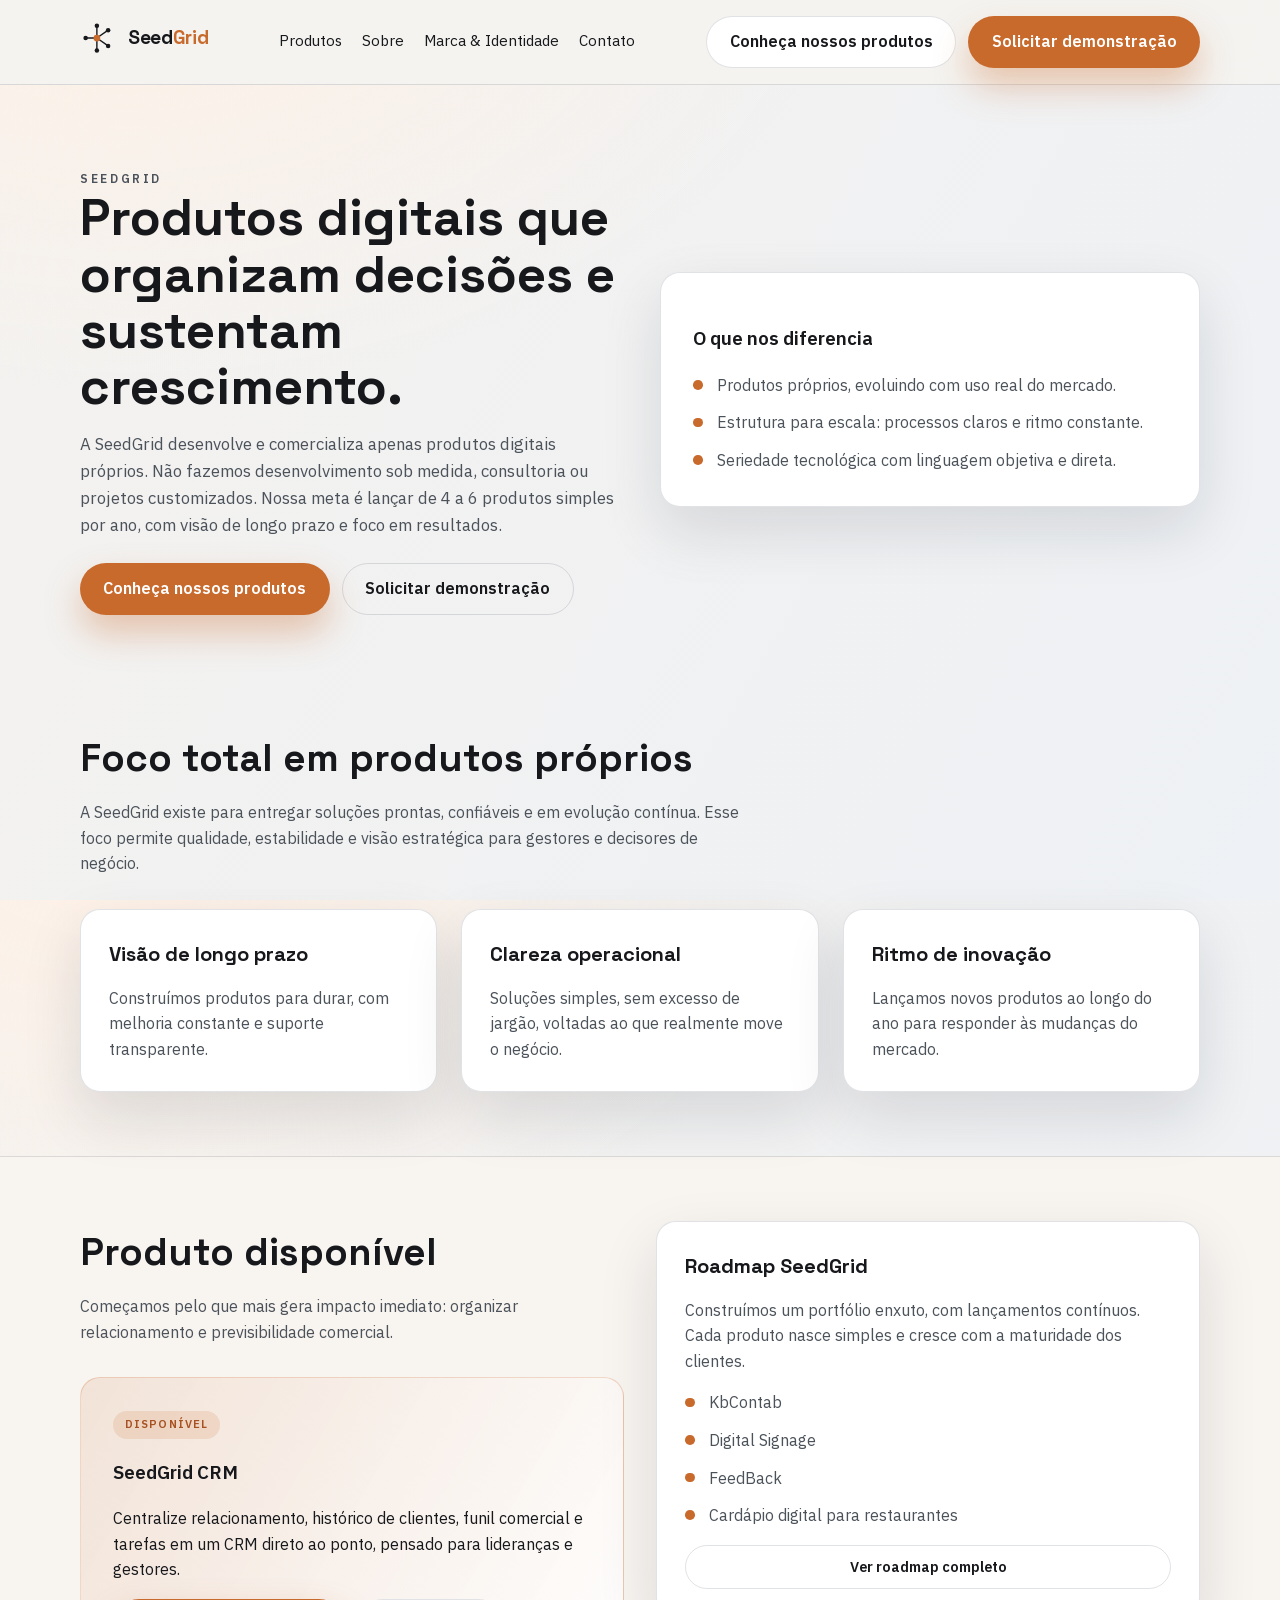
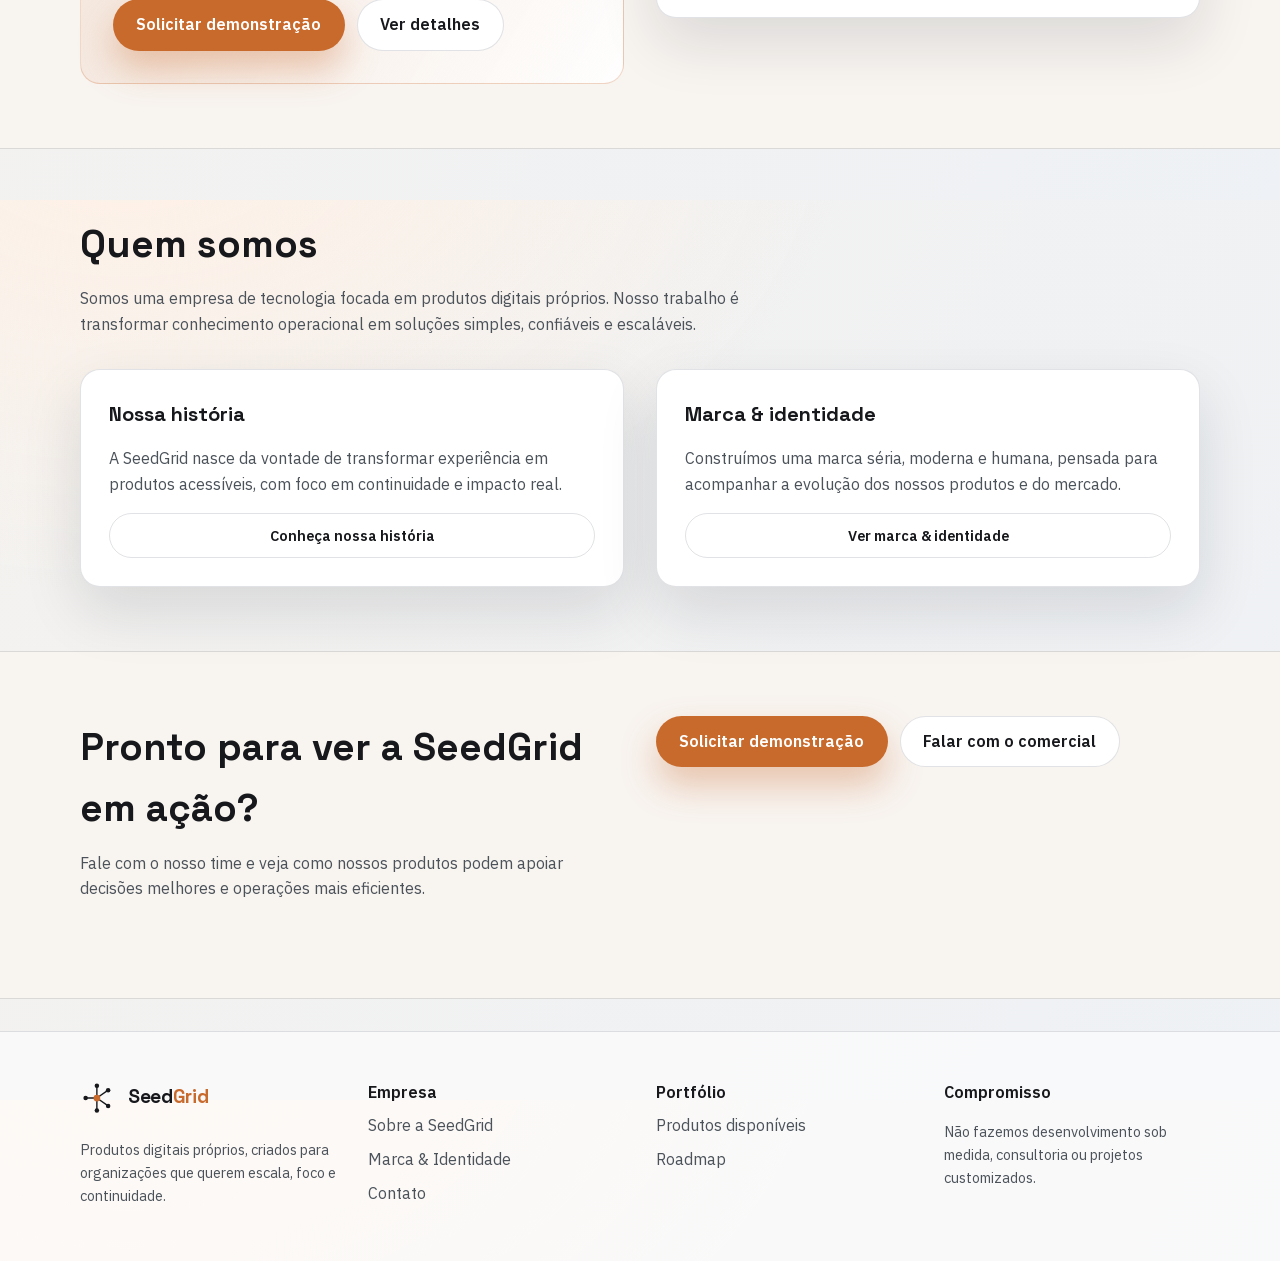
==== index.html @ d0127504 "initial commit" ====
<!DOCTYPE html><html lang="pt-BR"><head><meta charSet="utf-8"/><meta name="viewport" content="width=device-width, initial-scale=1"/><link rel="stylesheet" href="/_next/static/css/58753640206a01b0.css" data-precedence="next"/><link rel="preload" as="script" fetchPriority="low" href="/_next/static/chunks/webpack-118221120e9c1ce1.js"/><script src="/_next/static/chunks/fd9d1056-749e5812300142af.js" async=""></script><script src="/_next/static/chunks/117-7120839b35f2e3e3.js" async=""></script><script src="/_next/static/chunks/main-app-35bcc7f6ab03d202.js" async=""></script><script src="/_next/static/chunks/972-fe008c56cc430895.js" async=""></script><script src="/_next/static/chunks/app/page-6b49048f122d7f53.js" async=""></script><title>SeedGrid | Produtos digitais com foco e escala</title><meta name="description" content="A SeedGrid desenvolve e comercializa apenas produtos digitais próprios, com visão de longo prazo e execução consistente."/><script src="/_next/static/chunks/polyfills-42372ed130431b0a.js" noModule=""></script></head><body class="__variable_49a339 __variable_fde359"><div class="page"><header class="site-header"><div class="container header-inner"><a class="logo-link" aria-label="SeedGrid" href="/"><span class="logo"><svg class="logo-mark" viewBox="0 0 64 64" aria-hidden="true" focusable="false"><line class="logo-line" x1="30" y1="32" x2="10" y2="32"></line><line class="logo-line" x1="30" y1="32" x2="30" y2="10"></line><line class="logo-line" x1="30" y1="32" x2="30" y2="54"></line><line class="logo-line" x1="30" y1="32" x2="50" y2="18"></line><line class="logo-line" x1="30" y1="32" x2="50" y2="46"></line><circle class="logo-node" cx="10" cy="32" r="4"></circle><circle class="logo-node" cx="30" cy="10" r="4"></circle><circle class="logo-node" cx="30" cy="54" r="4"></circle><circle class="logo-node" cx="50" cy="18" r="4"></circle><circle class="logo-node" cx="50" cy="46" r="4"></circle><circle class="logo-center" cx="30" cy="32" r="6"></circle></svg><span class="logo-wordmark">Seed<span class="logo-grid">Grid</span></span></span></a><nav class="nav" aria-label="Navegação principal"><a href="/produtos/">Produtos</a><a href="/sobre/">Sobre</a><a href="/marca/">Marca &amp; Identidade</a><a href="/contato/">Contato</a></nav><div class="header-actions"><a class="btn secondary" href="/produtos/">Conheça nossos produtos</a><a class="btn primary" href="/contato/">Solicitar demonstração</a></div></div></header><main><section class="hero"><div class="container hero-grid"><div class="animate-in"><span class="eyebrow">SeedGrid</span><h1>Produtos digitais que organizam decisões e sustentam crescimento.</h1><p>A SeedGrid desenvolve e comercializa apenas produtos digitais próprios. Não fazemos desenvolvimento sob medida, consultoria ou projetos customizados. Nossa meta é lançar de 4 a 6 produtos simples por ano, com visão de longo prazo e foco em resultados.</p><div class="cta-group"><a class="btn primary" href="/produtos/">Conheça nossos produtos</a><a class="btn ghost" href="/contato/">Solicitar demonstração</a></div></div><div class="hero-card animate-in" style="animation-delay:0.1s"><h3>O que nos diferencia</h3><ul class="list"><li>Produtos próprios, evoluindo com uso real do mercado.</li><li>Estrutura para escala: processos claros e ritmo constante.</li><li>Seriedade tecnológica com linguagem objetiva e direta.</li></ul></div></div></section><section class="section"><div class="container"><div class="section-head"><h2>Foco total em produtos próprios</h2><p>A SeedGrid existe para entregar soluções prontas, confiáveis e em evolução contínua. Esse foco permite qualidade, estabilidade e visão estratégica para gestores e decisores de negócio.</p></div><div class="grid grid-3"><div class="card animate-in" style="animation-delay:0.1s"><h3>Visão de longo prazo</h3><p>Construímos produtos para durar, com melhoria constante e suporte transparente.</p></div><div class="card animate-in" style="animation-delay:0.2s"><h3>Clareza operacional</h3><p>Soluções simples, sem excesso de jargão, voltadas ao que realmente move o negócio.</p></div><div class="card animate-in" style="animation-delay:0.30000000000000004s"><h3>Ritmo de inovação</h3><p>Lançamos novos produtos ao longo do ano para responder às mudanças do mercado.</p></div></div></div></section><section class="section alt"><div class="container split"><div><div class="section-head"><h2>Produto disponível</h2><p>Começamos pelo que mais gera impacto imediato: organizar relacionamento e previsibilidade comercial.</p></div><div class="callout"><span class="badge available">Disponível</span><h3>SeedGrid CRM</h3><p>Centralize relacionamento, histórico de clientes, funil comercial e tarefas em um CRM direto ao ponto, pensado para lideranças e gestores.</p><div class="cta-group"><a class="btn primary" href="/contato/">Solicitar demonstração</a><a class="btn secondary" href="/produtos/">Ver detalhes</a></div></div></div><div class="card animate-in" style="animation-delay:0.1s"><h3>Roadmap SeedGrid</h3><p>Construímos um portfólio enxuto, com lançamentos contínuos. Cada produto nasce simples e cresce com a maturidade dos clientes.</p><ul class="list"><li>KbContab</li><li>Digital Signage</li><li>FeedBack</li><li>Cardápio digital para restaurantes</li></ul><a class="btn ghost small" href="/produtos/#roadmap">Ver roadmap completo</a></div></div></section><section class="section"><div class="container"><div class="section-head"><h2>Quem somos</h2><p>Somos uma empresa de tecnologia focada em produtos digitais próprios. Nosso trabalho é transformar conhecimento operacional em soluções simples, confiáveis e escaláveis.</p></div><div class="split"><div class="card"><h3>Nossa história</h3><p>A SeedGrid nasce da vontade de transformar experiência em produtos acessíveis, com foco em continuidade e impacto real.</p><a class="btn ghost small" href="/sobre/">Conheça nossa história</a></div><div class="card"><h3>Marca &amp; identidade</h3><p>Construímos uma marca séria, moderna e humana, pensada para acompanhar a evolução dos nossos produtos e do mercado.</p><a class="btn ghost small" href="/marca/">Ver marca &amp; identidade</a></div></div></div></section><section class="section alt"><div class="container split"><div class="section-head"><h2>Pronto para ver a SeedGrid em ação?</h2><p>Fale com o nosso time e veja como nossos produtos podem apoiar decisões melhores e operações mais eficientes.</p></div><div class="cta-group"><a class="btn primary" href="/contato/">Solicitar demonstração</a><a class="btn secondary" href="/contato/">Falar com o comercial</a></div></div></section></main><footer class="site-footer"><div class="container footer-grid"><div><span class="logo"><svg class="logo-mark" viewBox="0 0 64 64" aria-hidden="true" focusable="false"><line class="logo-line" x1="30" y1="32" x2="10" y2="32"></line><line class="logo-line" x1="30" y1="32" x2="30" y2="10"></line><line class="logo-line" x1="30" y1="32" x2="30" y2="54"></line><line class="logo-line" x1="30" y1="32" x2="50" y2="18"></line><line class="logo-line" x1="30" y1="32" x2="50" y2="46"></line><circle class="logo-node" cx="10" cy="32" r="4"></circle><circle class="logo-node" cx="30" cy="10" r="4"></circle><circle class="logo-node" cx="30" cy="54" r="4"></circle><circle class="logo-node" cx="50" cy="18" r="4"></circle><circle class="logo-node" cx="50" cy="46" r="4"></circle><circle class="logo-center" cx="30" cy="32" r="6"></circle></svg><span class="logo-wordmark">Seed<span class="logo-grid">Grid</span></span></span><p class="footer-note">Produtos digitais próprios, criados para organizações que querem escala, foco e continuidade.</p></div><div><span class="footer-title">Empresa</span><div class="footer-links"><a href="/sobre/">Sobre a SeedGrid</a><a href="/marca/">Marca &amp; Identidade</a><a href="/contato/">Contato</a></div></div><div><span class="footer-title">Portfólio</span><div class="footer-links"><a href="/produtos/">Produtos disponíveis</a><a href="/produtos/#roadmap">Roadmap</a></div></div><div><span class="footer-title">Compromisso</span><p class="footer-note">Não fazemos desenvolvimento sob medida, consultoria ou projetos customizados.</p></div></div></footer></div><script src="/_next/static/chunks/webpack-118221120e9c1ce1.js" async=""></script><script>(self.__next_f=self.__next_f||[]).push([0]);self.__next_f.push([2,null])</script><script>self.__next_f.push([1,"1:HL[\"/_next/static/css/58753640206a01b0.css\",\"style\"]\n"])</script><script>self.__next_f.push([1,"2:I[2846,[],\"\"]\n4:I[2972,[\"972\",\"static/chunks/972-fe008c56cc430895.js\",\"931\",\"static/chunks/app/page-6b49048f122d7f53.js\"],\"\"]\n5:I[4707,[],\"\"]\n6:I[6423,[],\"\"]\n8:I[1060,[],\"\"]\n9:[]\n"])</script><script>self.__next_f.push([1,"0:[\"$\",\"$L2\",null,{\"buildId\":\"ZBMmqWb4KRCvR08pJrEOg\",\"assetPrefix\":\"\",\"urlParts\":[\"\",\"\"],\"initialTree\":[\"\",{\"children\":[\"__PAGE__\",{}]},\"$undefined\",\"$undefined\",true],\"initialSeedData\":[\"\",{\"children\":[\"__PAGE__\",{},[[\"$L3\",[[\"$\",\"section\",null,{\"className\":\"hero\",\"children\":[\"$\",\"div\",null,{\"className\":\"container hero-grid\",\"children\":[[\"$\",\"div\",null,{\"className\":\"animate-in\",\"children\":[[\"$\",\"span\",null,{\"className\":\"eyebrow\",\"children\":\"SeedGrid\"}],[\"$\",\"h1\",null,{\"children\":\"Produtos digitais que organizam decisões e sustentam crescimento.\"}],[\"$\",\"p\",null,{\"children\":\"A SeedGrid desenvolve e comercializa apenas produtos digitais próprios. Não fazemos desenvolvimento sob medida, consultoria ou projetos customizados. Nossa meta é lançar de 4 a 6 produtos simples por ano, com visão de longo prazo e foco em resultados.\"}],[\"$\",\"div\",null,{\"className\":\"cta-group\",\"children\":[[\"$\",\"$L4\",null,{\"className\":\"btn primary\",\"href\":\"/produtos\",\"children\":\"Conheça nossos produtos\"}],[\"$\",\"$L4\",null,{\"className\":\"btn ghost\",\"href\":\"/contato\",\"children\":\"Solicitar demonstração\"}]]}]]}],[\"$\",\"div\",null,{\"className\":\"hero-card animate-in\",\"style\":{\"animationDelay\":\"0.1s\"},\"children\":[[\"$\",\"h3\",null,{\"children\":\"O que nos diferencia\"}],[\"$\",\"ul\",null,{\"className\":\"list\",\"children\":[[\"$\",\"li\",null,{\"children\":\"Produtos próprios, evoluindo com uso real do mercado.\"}],[\"$\",\"li\",null,{\"children\":\"Estrutura para escala: processos claros e ritmo constante.\"}],[\"$\",\"li\",null,{\"children\":\"Seriedade tecnológica com linguagem objetiva e direta.\"}]]}]]}]]}]}],[\"$\",\"section\",null,{\"className\":\"section\",\"children\":[\"$\",\"div\",null,{\"className\":\"container\",\"children\":[[\"$\",\"div\",null,{\"className\":\"section-head\",\"children\":[[\"$\",\"h2\",null,{\"children\":\"Foco total em produtos próprios\"}],[\"$\",\"p\",null,{\"children\":\"A SeedGrid existe para entregar soluções prontas, confiáveis e em evolução contínua. Esse foco permite qualidade, estabilidade e visão estratégica para gestores e decisores de negócio.\"}]]}],[\"$\",\"div\",null,{\"className\":\"grid grid-3\",\"children\":[[\"$\",\"div\",\"Visão de longo prazo\",{\"className\":\"card animate-in\",\"style\":{\"animationDelay\":\"0.1s\"},\"children\":[[\"$\",\"h3\",null,{\"children\":\"Visão de longo prazo\"}],[\"$\",\"p\",null,{\"children\":\"Construímos produtos para durar, com melhoria constante e suporte transparente.\"}]]}],[\"$\",\"div\",\"Clareza operacional\",{\"className\":\"card animate-in\",\"style\":{\"animationDelay\":\"0.2s\"},\"children\":[[\"$\",\"h3\",null,{\"children\":\"Clareza operacional\"}],[\"$\",\"p\",null,{\"children\":\"Soluções simples, sem excesso de jargão, voltadas ao que realmente move o negócio.\"}]]}],[\"$\",\"div\",\"Ritmo de inovação\",{\"className\":\"card animate-in\",\"style\":{\"animationDelay\":\"0.30000000000000004s\"},\"children\":[[\"$\",\"h3\",null,{\"children\":\"Ritmo de inovação\"}],[\"$\",\"p\",null,{\"children\":\"Lançamos novos produtos ao longo do ano para responder às mudanças do mercado.\"}]]}]]}]]}]}],[\"$\",\"section\",null,{\"className\":\"section alt\",\"children\":[\"$\",\"div\",null,{\"className\":\"container split\",\"children\":[[\"$\",\"div\",null,{\"children\":[[\"$\",\"div\",null,{\"className\":\"section-head\",\"children\":[[\"$\",\"h2\",null,{\"children\":\"Produto disponível\"}],[\"$\",\"p\",null,{\"children\":\"Começamos pelo que mais gera impacto imediato: organizar relacionamento e previsibilidade comercial.\"}]]}],[\"$\",\"div\",null,{\"className\":\"callout\",\"children\":[[\"$\",\"span\",null,{\"className\":\"badge available\",\"children\":\"Disponível\"}],[\"$\",\"h3\",null,{\"children\":\"SeedGrid CRM\"}],[\"$\",\"p\",null,{\"children\":\"Centralize relacionamento, histórico de clientes, funil comercial e tarefas em um CRM direto ao ponto, pensado para lideranças e gestores.\"}],[\"$\",\"div\",null,{\"className\":\"cta-group\",\"children\":[[\"$\",\"$L4\",null,{\"className\":\"btn primary\",\"href\":\"/contato\",\"children\":\"Solicitar demonstração\"}],[\"$\",\"$L4\",null,{\"className\":\"btn secondary\",\"href\":\"/produtos\",\"children\":\"Ver detalhes\"}]]}]]}]]}],[\"$\",\"div\",null,{\"className\":\"card animate-in\",\"style\":{\"animationDelay\":\"0.1s\"},\"children\":[[\"$\",\"h3\",null,{\"children\":\"Roadmap SeedGrid\"}],[\"$\",\"p\",null,{\"children\":\"Construímos um portfólio enxuto, com lançamentos contínuos. Cada produto nasce simples e cresce com a maturidade dos clientes.\"}],[\"$\",\"ul\",null,{\"className\":\"list\",\"children\":[[\"$\",\"li\",\"KbContab\",{\"children\":\"KbContab\"}],[\"$\",\"li\",\"Digital Signage\",{\"children\":\"Digital Signage\"}],[\"$\",\"li\",\"FeedBack\",{\"children\":\"FeedBack\"}],[\"$\",\"li\",\"Cardápio digital para restaurantes\",{\"children\":\"Cardápio digital para restaurantes\"}]]}],[\"$\",\"$L4\",null,{\"className\":\"btn ghost small\",\"href\":\"/produtos#roadmap\",\"children\":\"Ver roadmap completo\"}]]}]]}]}],[\"$\",\"section\",null,{\"className\":\"section\",\"children\":[\"$\",\"div\",null,{\"className\":\"container\",\"children\":[[\"$\",\"div\",null,{\"className\":\"section-head\",\"children\":[[\"$\",\"h2\",null,{\"children\":\"Quem somos\"}],[\"$\",\"p\",null,{\"children\":\"Somos uma empresa de tecnologia focada em produtos digitais próprios. Nosso trabalho é transformar conhecimento operacional em soluções simples, confiáveis e escaláveis.\"}]]}],[\"$\",\"div\",null,{\"className\":\"split\",\"children\":[[\"$\",\"div\",null,{\"className\":\"card\",\"children\":[[\"$\",\"h3\",null,{\"children\":\"Nossa história\"}],[\"$\",\"p\",null,{\"children\":\"A SeedGrid nasce da vontade de transformar experiência em produtos acessíveis, com foco em continuidade e impacto real.\"}],[\"$\",\"$L4\",null,{\"className\":\"btn ghost small\",\"href\":\"/sobre\",\"children\":\"Conheça nossa história\"}]]}],[\"$\",\"div\",null,{\"className\":\"card\",\"children\":[[\"$\",\"h3\",null,{\"children\":\"Marca \u0026 identidade\"}],[\"$\",\"p\",null,{\"children\":\"Construímos uma marca séria, moderna e humana, pensada para acompanhar a evolução dos nossos produtos e do mercado.\"}],[\"$\",\"$L4\",null,{\"className\":\"btn ghost small\",\"href\":\"/marca\",\"children\":\"Ver marca \u0026 identidade\"}]]}]]}]]}]}],[\"$\",\"section\",null,{\"className\":\"section alt\",\"children\":[\"$\",\"div\",null,{\"className\":\"container split\",\"children\":[[\"$\",\"div\",null,{\"className\":\"section-head\",\"children\":[[\"$\",\"h2\",null,{\"children\":\"Pronto para ver a SeedGrid em ação?\"}],[\"$\",\"p\",null,{\"children\":\"Fale com o nosso time e veja como nossos produtos podem apoiar decisões melhores e operações mais eficientes.\"}]]}],[\"$\",\"div\",null,{\"className\":\"cta-group\",\"children\":[[\"$\",\"$L4\",null,{\"className\":\"btn primary\",\"href\":\"/contato\",\"children\":\"Solicitar demonstração\"}],[\"$\",\"$L4\",null,{\"className\":\"btn secondary\",\"href\":\"/contato\",\"children\":\"Falar com o comercial\"}]]}]]}]}]],null],null],null]},[[[[\"$\",\"link\",\"0\",{\"rel\":\"stylesheet\",\"href\":\"/_next/static/css/58753640206a01b0.css\",\"precedence\":\"next\",\"crossOrigin\":\"$undefined\"}]],[\"$\",\"html\",null,{\"lang\":\"pt-BR\",\"children\":[\"$\",\"body\",null,{\"className\":\"__variable_49a339 __variable_fde359\",\"children\":[\"$\",\"div\",null,{\"className\":\"page\",\"children\":[[\"$\",\"header\",null,{\"className\":\"site-header\",\"children\":[\"$\",\"div\",null,{\"className\":\"container header-inner\",\"children\":[[\"$\",\"$L4\",null,{\"className\":\"logo-link\",\"href\":\"/\",\"aria-label\":\"SeedGrid\",\"children\":[\"$\",\"span\",null,{\"className\":\"logo\",\"children\":[[\"$\",\"svg\",null,{\"className\":\"logo-mark\",\"viewBox\":\"0 0 64 64\",\"aria-hidden\":\"true\",\"focusable\":\"false\",\"children\":[[\"$\",\"line\",null,{\"className\":\"logo-line\",\"x1\":\"30\",\"y1\":\"32\",\"x2\":\"10\",\"y2\":\"32\"}],[\"$\",\"line\",null,{\"className\":\"logo-line\",\"x1\":\"30\",\"y1\":\"32\",\"x2\":\"30\",\"y2\":\"10\"}],[\"$\",\"line\",null,{\"className\":\"logo-line\",\"x1\":\"30\",\"y1\":\"32\",\"x2\":\"30\",\"y2\":\"54\"}],[\"$\",\"line\",null,{\"className\":\"logo-line\",\"x1\":\"30\",\"y1\":\"32\",\"x2\":\"50\",\"y2\":\"18\"}],[\"$\",\"line\",null,{\"className\":\"logo-line\",\"x1\":\"30\",\"y1\":\"32\",\"x2\":\"50\",\"y2\":\"46\"}],[\"$\",\"circle\",null,{\"className\":\"logo-node\",\"cx\":\"10\",\"cy\":\"32\",\"r\":\"4\"}],[\"$\",\"circle\",null,{\"className\":\"logo-node\",\"cx\":\"30\",\"cy\":\"10\",\"r\":\"4\"}],[\"$\",\"circle\",null,{\"className\":\"logo-node\",\"cx\":\"30\",\"cy\":\"54\",\"r\":\"4\"}],[\"$\",\"circle\",null,{\"className\":\"logo-node\",\"cx\":\"50\",\"cy\":\"18\",\"r\":\"4\"}],[\"$\",\"circle\",null,{\"className\":\"logo-node\",\"cx\":\"50\",\"cy\":\"46\",\"r\":\"4\"}],[\"$\",\"circle\",null,{\"className\":\"logo-center\",\"cx\":\"30\",\"cy\":\"32\",\"r\":\"6\"}]]}],[\"$\",\"span\",null,{\"className\":\"logo-wordmark\",\"children\":[\"Seed\",[\"$\",\"span\",null,{\"className\":\"logo-grid\",\"children\":\"Grid\"}]]}]]}]}],[\"$\",\"nav\",null,{\"className\":\"nav\",\"aria-label\":\"Navegação principal\",\"children\":[[\"$\",\"$L4\",null,{\"href\":\"/produtos\",\"children\":\"Produtos\"}],[\"$\",\"$L4\",null,{\"href\":\"/sobre\",\"children\":\"Sobre\"}],[\"$\",\"$L4\",null,{\"href\":\"/marca\",\"children\":\"Marca \u0026 Identidade\"}],[\"$\",\"$L4\",null,{\"href\":\"/contato\",\"children\":\"Contato\"}]]}],[\"$\",\"div\",null,{\"className\":\"header-actions\",\"children\":[[\"$\",\"$L4\",null,{\"className\":\"btn secondary\",\"href\":\"/produtos\",\"children\":\"Conheça nossos produtos\"}],[\"$\",\"$L4\",null,{\"className\":\"btn primary\",\"href\":\"/contato\",\"children\":\"Solicitar demonstração\"}]]}]]}]}],[\"$\",\"main\",null,{\"children\":[\"$\",\"$L5\",null,{\"parallelRouterKey\":\"children\",\"segmentPath\":[\"children\"],\"error\":\"$undefined\",\"errorStyles\":\"$undefined\",\"errorScripts\":\"$undefined\",\"template\":[\"$\",\"$L6\",null,{}],\"templateStyles\":\"$undefined\",\"templateScripts\":\"$undefined\",\"notFound\":[[\"$\",\"title\",null,{\"children\":\"404: This page could not be found.\"}],[\"$\",\"div\",null,{\"style\":{\"fontFamily\":\"system-ui,\\\"Segoe UI\\\",Roboto,Helvetica,Arial,sans-serif,\\\"Apple Color Emoji\\\",\\\"Segoe UI Emoji\\\"\",\"height\":\"100vh\",\"textAlign\":\"center\",\"display\":\"flex\",\"flexDirection\":\"column\",\"alignItems\":\"center\",\"justifyContent\":\"center\"},\"children\":[\"$\",\"div\",null,{\"children\":[[\"$\",\"style\",null,{\"dangerouslySetInnerHTML\":{\"__html\":\"body{color:#000;background:#fff;margin:0}.next-error-h1{border-right:1px solid rgba(0,0,0,.3)}@media (prefers-color-scheme:dark){body{color:#fff;background:#000}.next-error-h1{border-right:1px solid rgba(255,255,255,.3)}}\"}}],[\"$\",\"h1\",null,{\"className\":\"next-error-h1\",\"style\":{\"display\":\"inline-block\",\"margin\":\"0 20px 0 0\",\"padding\":\"0 23px 0 0\",\"fontSize\":24,\"fontWeight\":500,\"verticalAlign\":\"top\",\"lineHeight\":\"49px\"},\"children\":\"404\"}],[\"$\",\"div\",null,{\"style\":{\"display\":\"inline-block\"},\"children\":[\"$\",\"h2\",null,{\"style\":{\"fontSize\":14,\"fontWeight\":400,\"lineHeight\":\"49px\",\"margin\":0},\"children\":\"This page could not be found.\"}]}]]}]}]],\"notFoundStyles\":[]}]}],[\"$\",\"footer\",null,{\"className\":\"site-footer\",\"children\":[\"$\",\"div\",null,{\"className\":\"container footer-grid\",\"children\":[[\"$\",\"div\",null,{\"children\":[[\"$\",\"span\",null,{\"className\":\"logo\",\"children\":[[\"$\",\"svg\",null,{\"className\":\"logo-mark\",\"viewBox\":\"0 0 64 64\",\"aria-hidden\":\"true\",\"focusable\":\"false\",\"children\":[[\"$\",\"line\",null,{\"className\":\"logo-line\",\"x1\":\"30\",\"y1\":\"32\",\"x2\":\"10\",\"y2\":\"32\"}],[\"$\",\"line\",null,{\"className\":\"logo-line\",\"x1\":\"30\",\"y1\":\"32\",\"x2\":\"30\",\"y2\":\"10\"}],[\"$\",\"line\",null,{\"className\":\"logo-line\",\"x1\":\"30\",\"y1\":\"32\",\"x2\":\"30\",\"y2\":\"54\"}],[\"$\",\"line\",null,{\"className\":\"logo-line\",\"x1\":\"30\",\"y1\":\"32\",\"x2\":\"50\",\"y2\":\"18\"}],[\"$\",\"line\",null,{\"className\":\"logo-line\",\"x1\":\"30\",\"y1\":\"32\",\"x2\":\"50\",\"y2\":\"46\"}],[\"$\",\"circle\",null,{\"className\":\"logo-node\",\"cx\":\"10\",\"cy\":\"32\",\"r\":\"4\"}],[\"$\",\"circle\",null,{\"className\":\"logo-node\",\"cx\":\"30\",\"cy\":\"10\",\"r\":\"4\"}],[\"$\",\"circle\",null,{\"className\":\"logo-node\",\"cx\":\"30\",\"cy\":\"54\",\"r\":\"4\"}],[\"$\",\"circle\",null,{\"className\":\"logo-node\",\"cx\":\"50\",\"cy\":\"18\",\"r\":\"4\"}],[\"$\",\"circle\",null,{\"className\":\"logo-node\",\"cx\":\"50\",\"cy\":\"46\",\"r\":\"4\"}],[\"$\",\"circle\",null,{\"className\":\"logo-center\",\"cx\":\"30\",\"cy\":\"32\",\"r\":\"6\"}]]}],[\"$\",\"span\",null,{\"className\":\"logo-wordmark\",\"children\":[\"Seed\",[\"$\",\"span\",null,{\"className\":\"logo-grid\",\"children\":\"Grid\"}]]}]]}],[\"$\",\"p\",null,{\"className\":\"footer-note\",\"children\":\"Produtos digitais próprios, criados para organizações que querem escala, foco e continuidade.\"}]]}],[\"$\",\"div\",null,{\"children\":[[\"$\",\"span\",null,{\"className\":\"footer-title\",\"children\":\"Empresa\"}],[\"$\",\"div\",null,{\"className\":\"footer-links\",\"children\":[[\"$\",\"$L4\",null,{\"href\":\"/sobre\",\"children\":\"Sobre a SeedGrid\"}],[\"$\",\"$L4\",null,{\"href\":\"/marca\",\"children\":\"Marca \u0026 Identidade\"}],[\"$\",\"$L4\",null,{\"href\":\"/contato\",\"children\":\"Contato\"}]]}]]}],[\"$\",\"div\",null,{\"children\":[[\"$\",\"span\",null,{\"className\":\"footer-title\",\"children\":\"Portfólio\"}],[\"$\",\"div\",null,{\"className\":\"footer-links\",\"children\":[[\"$\",\"$L4\",null,{\"href\":\"/produtos\",\"children\":\"Produtos disponíveis\"}],[\"$\",\"$L4\",null,{\"href\":\"/produtos#roadmap\",\"children\":\"Roadmap\"}]]}]]}],[\"$\",\"div\",null,{\"children\":[[\"$\",\"span\",null,{\"className\":\"footer-title\",\"children\":\"Compromisso\"}],[\"$\",\"p\",null,{\"className\":\"footer-note\",\"children\":\"Não fazemos desenvolvimento sob medida, consultoria ou projetos customizados.\"}]]}]]}]}]]}]}]}]],null],null],\"couldBeIntercepted\":false,\"initialHead\":[null,\"$L7\"],\"globalErrorComponent\":\"$8\",\"missingSlots\":\"$W9\"}]\n"])</script><script>self.__next_f.push([1,"7:[[\"$\",\"meta\",\"0\",{\"name\":\"viewport\",\"content\":\"width=device-width, initial-scale=1\"}],[\"$\",\"meta\",\"1\",{\"charSet\":\"utf-8\"}],[\"$\",\"title\",\"2\",{\"children\":\"SeedGrid | Produtos digitais com foco e escala\"}],[\"$\",\"meta\",\"3\",{\"name\":\"description\",\"content\":\"A SeedGrid desenvolve e comercializa apenas produtos digitais próprios, com visão de longo prazo e execução consistente.\"}]]\n3:null\n"])</script></body></html>
---- _next/static/css/58753640206a01b0.css ----
@font-face{font-family:__Space_Grotesk_49a339;font-style:normal;font-weight:400;font-display:swap;src:url(/_next/static/media/e1aab0933260df4d-s.woff2) format("woff2");unicode-range:u+0102-0103,u+0110-0111,u+0128-0129,u+0168-0169,u+01a0-01a1,u+01af-01b0,u+0300-0301,u+0303-0304,u+0308-0309,u+0323,u+0329,u+1ea0-1ef9,u+20ab}@font-face{font-family:__Space_Grotesk_49a339;font-style:normal;font-weight:400;font-display:swap;src:url(/_next/static/media/b7387a63dd068245-s.woff2) format("woff2");unicode-range:u+0100-02ba,u+02bd-02c5,u+02c7-02cc,u+02ce-02d7,u+02dd-02ff,u+0304,u+0308,u+0329,u+1d00-1dbf,u+1e00-1e9f,u+1ef2-1eff,u+2020,u+20a0-20ab,u+20ad-20c0,u+2113,u+2c60-2c7f,u+a720-a7ff}@font-face{font-family:__Space_Grotesk_49a339;font-style:normal;font-weight:400;font-display:swap;src:url(/_next/static/media/36966cca54120369-s.p.woff2) format("woff2");unicode-range:u+00??,u+0131,u+0152-0153,u+02bb-02bc,u+02c6,u+02da,u+02dc,u+0304,u+0308,u+0329,u+2000-206f,u+20ac,u+2122,u+2191,u+2193,u+2212,u+2215,u+feff,u+fffd}@font-face{font-family:__Space_Grotesk_49a339;font-style:normal;font-weight:500;font-display:swap;src:url(/_next/static/media/e1aab0933260df4d-s.woff2) format("woff2");unicode-range:u+0102-0103,u+0110-0111,u+0128-0129,u+0168-0169,u+01a0-01a1,u+01af-01b0,u+0300-0301,u+0303-0304,u+0308-0309,u+0323,u+0329,u+1ea0-1ef9,u+20ab}@font-face{font-family:__Space_Grotesk_49a339;font-style:normal;font-weight:500;font-display:swap;src:url(/_next/static/media/b7387a63dd068245-s.woff2) format("woff2");unicode-range:u+0100-02ba,u+02bd-02c5,u+02c7-02cc,u+02ce-02d7,u+02dd-02ff,u+0304,u+0308,u+0329,u+1d00-1dbf,u+1e00-1e9f,u+1ef2-1eff,u+2020,u+20a0-20ab,u+20ad-20c0,u+2113,u+2c60-2c7f,u+a720-a7ff}@font-face{font-family:__Space_Grotesk_49a339;font-style:normal;font-weight:500;font-display:swap;src:url(/_next/static/media/36966cca54120369-s.p.woff2) format("woff2");unicode-range:u+00??,u+0131,u+0152-0153,u+02bb-02bc,u+02c6,u+02da,u+02dc,u+0304,u+0308,u+0329,u+2000-206f,u+20ac,u+2122,u+2191,u+2193,u+2212,u+2215,u+feff,u+fffd}@font-face{font-family:__Space_Grotesk_49a339;font-style:normal;font-weight:600;font-display:swap;src:url(/_next/static/media/e1aab0933260df4d-s.woff2) format("woff2");unicode-range:u+0102-0103,u+0110-0111,u+0128-0129,u+0168-0169,u+01a0-01a1,u+01af-01b0,u+0300-0301,u+0303-0304,u+0308-0309,u+0323,u+0329,u+1ea0-1ef9,u+20ab}@font-face{font-family:__Space_Grotesk_49a339;font-style:normal;font-weight:600;font-display:swap;src:url(/_next/static/media/b7387a63dd068245-s.woff2) format("woff2");unicode-range:u+0100-02ba,u+02bd-02c5,u+02c7-02cc,u+02ce-02d7,u+02dd-02ff,u+0304,u+0308,u+0329,u+1d00-1dbf,u+1e00-1e9f,u+1ef2-1eff,u+2020,u+20a0-20ab,u+20ad-20c0,u+2113,u+2c60-2c7f,u+a720-a7ff}@font-face{font-family:__Space_Grotesk_49a339;font-style:normal;font-weight:600;font-display:swap;src:url(/_next/static/media/36966cca54120369-s.p.woff2) format("woff2");unicode-range:u+00??,u+0131,u+0152-0153,u+02bb-02bc,u+02c6,u+02da,u+02dc,u+0304,u+0308,u+0329,u+2000-206f,u+20ac,u+2122,u+2191,u+2193,u+2212,u+2215,u+feff,u+fffd}@font-face{font-family:__Space_Grotesk_49a339;font-style:normal;font-weight:700;font-display:swap;src:url(/_next/static/media/e1aab0933260df4d-s.woff2) format("woff2");unicode-range:u+0102-0103,u+0110-0111,u+0128-0129,u+0168-0169,u+01a0-01a1,u+01af-01b0,u+0300-0301,u+0303-0304,u+0308-0309,u+0323,u+0329,u+1ea0-1ef9,u+20ab}@font-face{font-family:__Space_Grotesk_49a339;font-style:normal;font-weight:700;font-display:swap;src:url(/_next/static/media/b7387a63dd068245-s.woff2) format("woff2");unicode-range:u+0100-02ba,u+02bd-02c5,u+02c7-02cc,u+02ce-02d7,u+02dd-02ff,u+0304,u+0308,u+0329,u+1d00-1dbf,u+1e00-1e9f,u+1ef2-1eff,u+2020,u+20a0-20ab,u+20ad-20c0,u+2113,u+2c60-2c7f,u+a720-a7ff}@font-face{font-family:__Space_Grotesk_49a339;font-style:normal;font-weight:700;font-display:swap;src:url(/_next/static/media/36966cca54120369-s.p.woff2) format("woff2");unicode-range:u+00??,u+0131,u+0152-0153,u+02bb-02bc,u+02c6,u+02da,u+02dc,u+0304,u+0308,u+0329,u+2000-206f,u+20ac,u+2122,u+2191,u+2193,u+2212,u+2215,u+feff,u+fffd}@font-face{font-family:__Space_Grotesk_Fallback_49a339;src:local("Arial");ascent-override:89.71%;descent-override:26.62%;line-gap-override:0.00%;size-adjust:109.69%}.__className_49a339{font-family:__Space_Grotesk_49a339,__Space_Grotesk_Fallback_49a339;font-style:normal}.__variable_49a339{--font-display:"__Space_Grotesk_49a339","__Space_Grotesk_Fallback_49a339"}@font-face{font-family:__IBM_Plex_Sans_fde359;font-style:normal;font-weight:300;font-stretch:100%;font-display:swap;src:url(/_next/static/media/7b19b489dc6743ba-s.woff2) format("woff2");unicode-range:u+0460-052f,u+1c80-1c8a,u+20b4,u+2de0-2dff,u+a640-a69f,u+fe2e-fe2f}@font-face{font-family:__IBM_Plex_Sans_fde359;font-style:normal;font-weight:300;font-stretch:100%;font-display:swap;src:url(/_next/static/media/28793f5c5e3d822d-s.woff2) format("woff2");unicode-range:u+0301,u+0400-045f,u+0490-0491,u+04b0-04b1,u+2116}@font-face{font-family:__IBM_Plex_Sans_fde359;font-style:normal;font-weight:300;font-stretch:100%;font-display:swap;src:url(/_next/static/media/c9c3823090ec8b55-s.woff2) format("woff2");unicode-range:u+0370-0377,u+037a-037f,u+0384-038a,u+038c,u+038e-03a1,u+03a3-03ff}@font-face{font-family:__IBM_Plex_Sans_fde359;font-style:normal;font-weight:300;font-stretch:100%;font-display:swap;src:url(/_next/static/media/b3bf17a9041d9433-s.woff2) format("woff2");unicode-range:u+0102-0103,u+0110-0111,u+0128-0129,u+0168-0169,u+01a0-01a1,u+01af-01b0,u+0300-0301,u+0303-0304,u+0308-0309,u+0323,u+0329,u+1ea0-1ef9,u+20ab}@font-face{font-family:__IBM_Plex_Sans_fde359;font-style:normal;font-weight:300;font-stretch:100%;font-display:swap;src:url(/_next/static/media/2801417b65625cf5-s.woff2) format("woff2");unicode-range:u+0100-02ba,u+02bd-02c5,u+02c7-02cc,u+02ce-02d7,u+02dd-02ff,u+0304,u+0308,u+0329,u+1d00-1dbf,u+1e00-1e9f,u+1ef2-1eff,u+2020,u+20a0-20ab,u+20ad-20c0,u+2113,u+2c60-2c7f,u+a720-a7ff}@font-face{font-family:__IBM_Plex_Sans_fde359;font-style:normal;font-weight:300;font-stretch:100%;font-display:swap;src:url(/_next/static/media/26d4368bf94c0ec4-s.p.woff2) format("woff2");unicode-range:u+00??,u+0131,u+0152-0153,u+02bb-02bc,u+02c6,u+02da,u+02dc,u+0304,u+0308,u+0329,u+2000-206f,u+20ac,u+2122,u+2191,u+2193,u+2212,u+2215,u+feff,u+fffd}@font-face{font-family:__IBM_Plex_Sans_fde359;font-style:normal;font-weight:400;font-stretch:100%;font-display:swap;src:url(/_next/static/media/7b19b489dc6743ba-s.woff2) format("woff2");unicode-range:u+0460-052f,u+1c80-1c8a,u+20b4,u+2de0-2dff,u+a640-a69f,u+fe2e-fe2f}@font-face{font-family:__IBM_Plex_Sans_fde359;font-style:normal;font-weight:400;font-stretch:100%;font-display:swap;src:url(/_next/static/media/28793f5c5e3d822d-s.woff2) format("woff2");unicode-range:u+0301,u+0400-045f,u+0490-0491,u+04b0-04b1,u+2116}@font-face{font-family:__IBM_Plex_Sans_fde359;font-style:normal;font-weight:400;font-stretch:100%;font-display:swap;src:url(/_next/static/media/c9c3823090ec8b55-s.woff2) format("woff2");unicode-range:u+0370-0377,u+037a-037f,u+0384-038a,u+038c,u+038e-03a1,u+03a3-03ff}@font-face{font-family:__IBM_Plex_Sans_fde359;font-style:normal;font-weight:400;font-stretch:100%;font-display:swap;src:url(/_next/static/media/b3bf17a9041d9433-s.woff2) format("woff2");unicode-range:u+0102-0103,u+0110-0111,u+0128-0129,u+0168-0169,u+01a0-01a1,u+01af-01b0,u+0300-0301,u+0303-0304,u+0308-0309,u+0323,u+0329,u+1ea0-1ef9,u+20ab}@font-face{font-family:__IBM_Plex_Sans_fde359;font-style:normal;font-weight:400;font-stretch:100%;font-display:swap;src:url(/_next/static/media/2801417b65625cf5-s.woff2) format("woff2");unicode-range:u+0100-02ba,u+02bd-02c5,u+02c7-02cc,u+02ce-02d7,u+02dd-02ff,u+0304,u+0308,u+0329,u+1d00-1dbf,u+1e00-1e9f,u+1ef2-1eff,u+2020,u+20a0-20ab,u+20ad-20c0,u+2113,u+2c60-2c7f,u+a720-a7ff}@font-face{font-family:__IBM_Plex_Sans_fde359;font-style:normal;font-weight:400;font-stretch:100%;font-display:swap;src:url(/_next/static/media/26d4368bf94c0ec4-s.p.woff2) format("woff2");unicode-range:u+00??,u+0131,u+0152-0153,u+02bb-02bc,u+02c6,u+02da,u+02dc,u+0304,u+0308,u+0329,u+2000-206f,u+20ac,u+2122,u+2191,u+2193,u+2212,u+2215,u+feff,u+fffd}@font-face{font-family:__IBM_Plex_Sans_fde359;font-style:normal;font-weight:500;font-stretch:100%;font-display:swap;src:url(/_next/static/media/7b19b489dc6743ba-s.woff2) format("woff2");unicode-range:u+0460-052f,u+1c80-1c8a,u+20b4,u+2de0-2dff,u+a640-a69f,u+fe2e-fe2f}@font-face{font-family:__IBM_Plex_Sans_fde359;font-style:normal;font-weight:500;font-stretch:100%;font-display:swap;src:url(/_next/static/media/28793f5c5e3d822d-s.woff2) format("woff2");unicode-range:u+0301,u+0400-045f,u+0490-0491,u+04b0-04b1,u+2116}@font-face{font-family:__IBM_Plex_Sans_fde359;font-style:normal;font-weight:500;font-stretch:100%;font-display:swap;src:url(/_next/static/media/c9c3823090ec8b55-s.woff2) format("woff2");unicode-range:u+0370-0377,u+037a-037f,u+0384-038a,u+038c,u+038e-03a1,u+03a3-03ff}@font-face{font-family:__IBM_Plex_Sans_fde359;font-style:normal;font-weight:500;font-stretch:100%;font-display:swap;src:url(/_next/static/media/b3bf17a9041d9433-s.woff2) format("woff2");unicode-range:u+0102-0103,u+0110-0111,u+0128-0129,u+0168-0169,u+01a0-01a1,u+01af-01b0,u+0300-0301,u+0303-0304,u+0308-0309,u+0323,u+0329,u+1ea0-1ef9,u+20ab}@font-face{font-family:__IBM_Plex_Sans_fde359;font-style:normal;font-weight:500;font-stretch:100%;font-display:swap;src:url(/_next/static/media/2801417b65625cf5-s.woff2) format("woff2");unicode-range:u+0100-02ba,u+02bd-02c5,u+02c7-02cc,u+02ce-02d7,u+02dd-02ff,u+0304,u+0308,u+0329,u+1d00-1dbf,u+1e00-1e9f,u+1ef2-1eff,u+2020,u+20a0-20ab,u+20ad-20c0,u+2113,u+2c60-2c7f,u+a720-a7ff}@font-face{font-family:__IBM_Plex_Sans_fde359;font-style:normal;font-weight:500;font-stretch:100%;font-display:swap;src:url(/_next/static/media/26d4368bf94c0ec4-s.p.woff2) format("woff2");unicode-range:u+00??,u+0131,u+0152-0153,u+02bb-02bc,u+02c6,u+02da,u+02dc,u+0304,u+0308,u+0329,u+2000-206f,u+20ac,u+2122,u+2191,u+2193,u+2212,u+2215,u+feff,u+fffd}@font-face{font-family:__IBM_Plex_Sans_fde359;font-style:normal;font-weight:600;font-stretch:100%;font-display:swap;src:url(/_next/static/media/7b19b489dc6743ba-s.woff2) format("woff2");unicode-range:u+0460-052f,u+1c80-1c8a,u+20b4,u+2de0-2dff,u+a640-a69f,u+fe2e-fe2f}@font-face{font-family:__IBM_Plex_Sans_fde359;font-style:normal;font-weight:600;font-stretch:100%;font-display:swap;src:url(/_next/static/media/28793f5c5e3d822d-s.woff2) format("woff2");unicode-range:u+0301,u+0400-045f,u+0490-0491,u+04b0-04b1,u+2116}@font-face{font-family:__IBM_Plex_Sans_fde359;font-style:normal;font-weight:600;font-stretch:100%;font-display:swap;src:url(/_next/static/media/c9c3823090ec8b55-s.woff2) format("woff2");unicode-range:u+0370-0377,u+037a-037f,u+0384-038a,u+038c,u+038e-03a1,u+03a3-03ff}@font-face{font-family:__IBM_Plex_Sans_fde359;font-style:normal;font-weight:600;font-stretch:100%;font-display:swap;src:url(/_next/static/media/b3bf17a9041d9433-s.woff2) format("woff2");unicode-range:u+0102-0103,u+0110-0111,u+0128-0129,u+0168-0169,u+01a0-01a1,u+01af-01b0,u+0300-0301,u+0303-0304,u+0308-0309,u+0323,u+0329,u+1ea0-1ef9,u+20ab}@font-face{font-family:__IBM_Plex_Sans_fde359;font-style:normal;font-weight:600;font-stretch:100%;font-display:swap;src:url(/_next/static/media/2801417b65625cf5-s.woff2) format("woff2");unicode-range:u+0100-02ba,u+02bd-02c5,u+02c7-02cc,u+02ce-02d7,u+02dd-02ff,u+0304,u+0308,u+0329,u+1d00-1dbf,u+1e00-1e9f,u+1ef2-1eff,u+2020,u+20a0-20ab,u+20ad-20c0,u+2113,u+2c60-2c7f,u+a720-a7ff}@font-face{font-family:__IBM_Plex_Sans_fde359;font-style:normal;font-weight:600;font-stretch:100%;font-display:swap;src:url(/_next/static/media/26d4368bf94c0ec4-s.p.woff2) format("woff2");unicode-range:u+00??,u+0131,u+0152-0153,u+02bb-02bc,u+02c6,u+02da,u+02dc,u+0304,u+0308,u+0329,u+2000-206f,u+20ac,u+2122,u+2191,u+2193,u+2212,u+2215,u+feff,u+fffd}@font-face{font-family:__IBM_Plex_Sans_Fallback_fde359;src:local("Arial");ascent-override:101.32%;descent-override:27.18%;line-gap-override:0.00%;size-adjust:101.17%}.__className_fde359{font-family:__IBM_Plex_Sans_fde359,__IBM_Plex_Sans_Fallback_fde359;font-style:normal}.__variable_fde359{--font-body:"__IBM_Plex_Sans_fde359","__IBM_Plex_Sans_Fallback_fde359"}:root{--bg:#f4f2ef;--surface:#fff;--surface-alt:#f8f4f0;--text:#17181c;--muted:#4b525a;--accent:#c96a2d;--accent-strong:#a75020;--line:rgba(15,23,42,.12);--shadow:0 24px 60px rgba(15,23,42,.12);--radius:20px;--radius-sm:12px;--max-width:1120px}*,:after,:before{box-sizing:border-box}body,html{height:100%}body{margin:0;font-family:var(--font-body),sans-serif;color:var(--text);background:radial-gradient(1200px 800px at 10% -10%,#fff1e6 0,rgba(255,241,230,0) 60%),linear-gradient(120deg,#f4f2ef,#eef1f5);line-height:1.6}a{color:inherit}.page{min-height:100vh;display:flex;flex-direction:column;background-image:radial-gradient(rgba(201,106,45,.14) .6px,transparent 0);background-size:120px 120px}main{flex:1 1}.container{width:min(100% - 3rem,var(--max-width));margin:0 auto}.site-header{position:-webkit-sticky;position:sticky;top:0;z-index:10;background:hsla(36,19%,95%,.92);border-bottom:1px solid var(--line);-webkit-backdrop-filter:blur(12px);backdrop-filter:blur(12px)}.header-inner{display:flex;align-items:center;justify-content:space-between;gap:1.5rem;padding:1rem 0;flex-wrap:wrap}.logo-link{text-decoration:none}.logo{display:inline-flex;align-items:center;gap:.75rem;font-family:var(--font-display),sans-serif;font-weight:700;letter-spacing:-.02em}.logo-mark{width:36px;height:36px}.logo-line{stroke:var(--text);stroke-width:2.5;stroke-linecap:round}.logo-node{fill:var(--text)}.logo-center{fill:var(--accent)}.logo-wordmark{font-size:1.2rem}.logo-grid{color:var(--accent)}.nav{display:flex;gap:1.25rem;font-size:.95rem}.nav,.nav a{text-decoration:none}.nav a{color:var(--text);position:relative;padding-bottom:.2rem}.nav a:after{content:"";position:absolute;left:0;bottom:0;width:100%;height:2px;background:var(--accent);transform:scaleX(0);transform-origin:left;transition:transform .2s ease}.nav a:focus-visible:after,.nav a:hover:after{transform:scaleX(1)}.cta-group,.header-actions{display:flex;gap:.75rem;flex-wrap:wrap}.btn,.cta-group{align-items:center}.btn{display:inline-flex;justify-content:center;gap:.5rem;padding:.75rem 1.4rem;border-radius:999px;font-weight:600;text-decoration:none;border:1px solid transparent;transition:transform .2s ease,box-shadow .2s ease,border-color .2s ease}.btn.primary{background:var(--accent);color:#fff;box-shadow:0 18px 35px rgba(201,106,45,.35)}.btn.secondary{background:var(--surface);border-color:var(--line)}.btn.ghost{background:transparent;border-color:var(--line)}.btn.small{padding:.6rem 1.1rem;font-size:.9rem}.btn:hover{transform:translateY(-1px)}.eyebrow{text-transform:uppercase;font-size:.75rem;letter-spacing:.22em;color:var(--muted);font-weight:600}.hero{padding:5rem 0 3rem}.hero-grid{display:grid;grid-template-columns:repeat(auto-fit,minmax(260px,1fr));grid-gap:2.5rem;gap:2.5rem;align-items:center}.hero h1{font-family:var(--font-display),sans-serif;font-size:clamp(2.5rem,4vw,3.6rem);line-height:1.1;margin:0 0 1rem}.hero p{font-size:1.05rem;color:var(--muted);margin:0 0 1.5rem}.hero-card{background:var(--surface);border-radius:var(--radius);padding:2rem;border:1px solid var(--line);box-shadow:var(--shadow)}.section{padding:4rem 0}.section.alt{background:var(--surface-alt);border-top:1px solid var(--line);border-bottom:1px solid var(--line)}.section-head{max-width:680px;margin-bottom:2rem}.section-head h2{font-family:var(--font-display),sans-serif;font-size:clamp(1.8rem,3vw,2.4rem);margin:0 0 .75rem}.section-head p{margin:0;color:var(--muted)}.grid{display:grid;grid-gap:1.5rem;gap:1.5rem}.grid-2{grid-template-columns:repeat(auto-fit,minmax(260px,1fr))}.grid-3{grid-template-columns:repeat(auto-fit,minmax(220px,1fr))}.card{background:var(--surface);border-radius:var(--radius);padding:1.75rem;border:1px solid var(--line);box-shadow:var(--shadow);display:flex;flex-direction:column;gap:1rem}.card h3{margin:0;font-family:var(--font-display),sans-serif;font-size:1.25rem}.card p{margin:0;color:var(--muted)}.badge{display:inline-flex;align-items:center;padding:.3rem .75rem;border-radius:999px;font-size:.7rem;font-weight:700;text-transform:uppercase;letter-spacing:.1em}.badge.available{background:rgba(201,106,45,.15);color:var(--accent-strong)}.badge.coming{background:rgba(15,23,42,.08);color:var(--muted)}.list{list-style:none;padding:0;margin:0;display:grid;grid-gap:.75rem;gap:.75rem}.list li{position:relative;padding-left:1.5rem;color:var(--muted)}.list li:before{content:"";width:.6rem;height:.6rem;border-radius:50%;background:var(--accent);position:absolute;left:0;top:.45rem}.callout{background:linear-gradient(120deg,rgba(201,106,45,.12),hsla(0,0%,100%,.9));border-radius:var(--radius);padding:2rem;border:1px solid rgba(201,106,45,.25)}.split{display:grid;grid-template-columns:repeat(auto-fit,minmax(260px,1fr));grid-gap:2rem;gap:2rem;align-items:start}.muted{color:var(--muted)}.site-footer{padding:3rem 0 2.5rem;border-top:1px solid var(--line);margin-top:2rem;background:hsla(0,0%,100%,.6)}.footer-grid{display:grid;grid-gap:2rem;gap:2rem;grid-template-columns:repeat(auto-fit,minmax(220px,1fr))}.footer-title{font-weight:600;margin-bottom:.5rem;display:block}.footer-links{display:grid;grid-gap:.5rem;gap:.5rem}.footer-links a{text-decoration:none;color:var(--muted)}.footer-links a:hover{color:var(--text)}.footer-note{font-size:.9rem;color:var(--muted)}.contact-grid{display:grid;grid-gap:1.5rem;gap:1.5rem;grid-template-columns:repeat(auto-fit,minmax(240px,1fr))}.form{display:grid;grid-gap:1rem;gap:1rem}.field{display:grid;grid-gap:.5rem;gap:.5rem}input,select,textarea{border-radius:var(--radius-sm);border:1px solid var(--line);padding:.75rem .9rem;font:inherit;background:var(--surface);color:var(--text)}button{font:inherit;border:none;background:none;cursor:pointer}label{font-weight:600;color:var(--text)}textarea{min-height:120px;resize:vertical}.animate-in{opacity:0;transform:translateY(12px);animation:fade-up .8s ease forwards}@keyframes fade-up{to{opacity:1;transform:translateY(0)}}@media (max-width:900px){.header-actions{width:100%}.header-actions .btn{flex:1 1}}@media (max-width:720px){.nav{flex-wrap:wrap;gap:.75rem}.hero{padding:4rem 0 2.5rem}.container{width:min(100% - 2rem,var(--max-width))}}@media (prefers-reduced-motion:reduce){.animate-in{animation:none;opacity:1;transform:none}.btn{transition:none}}
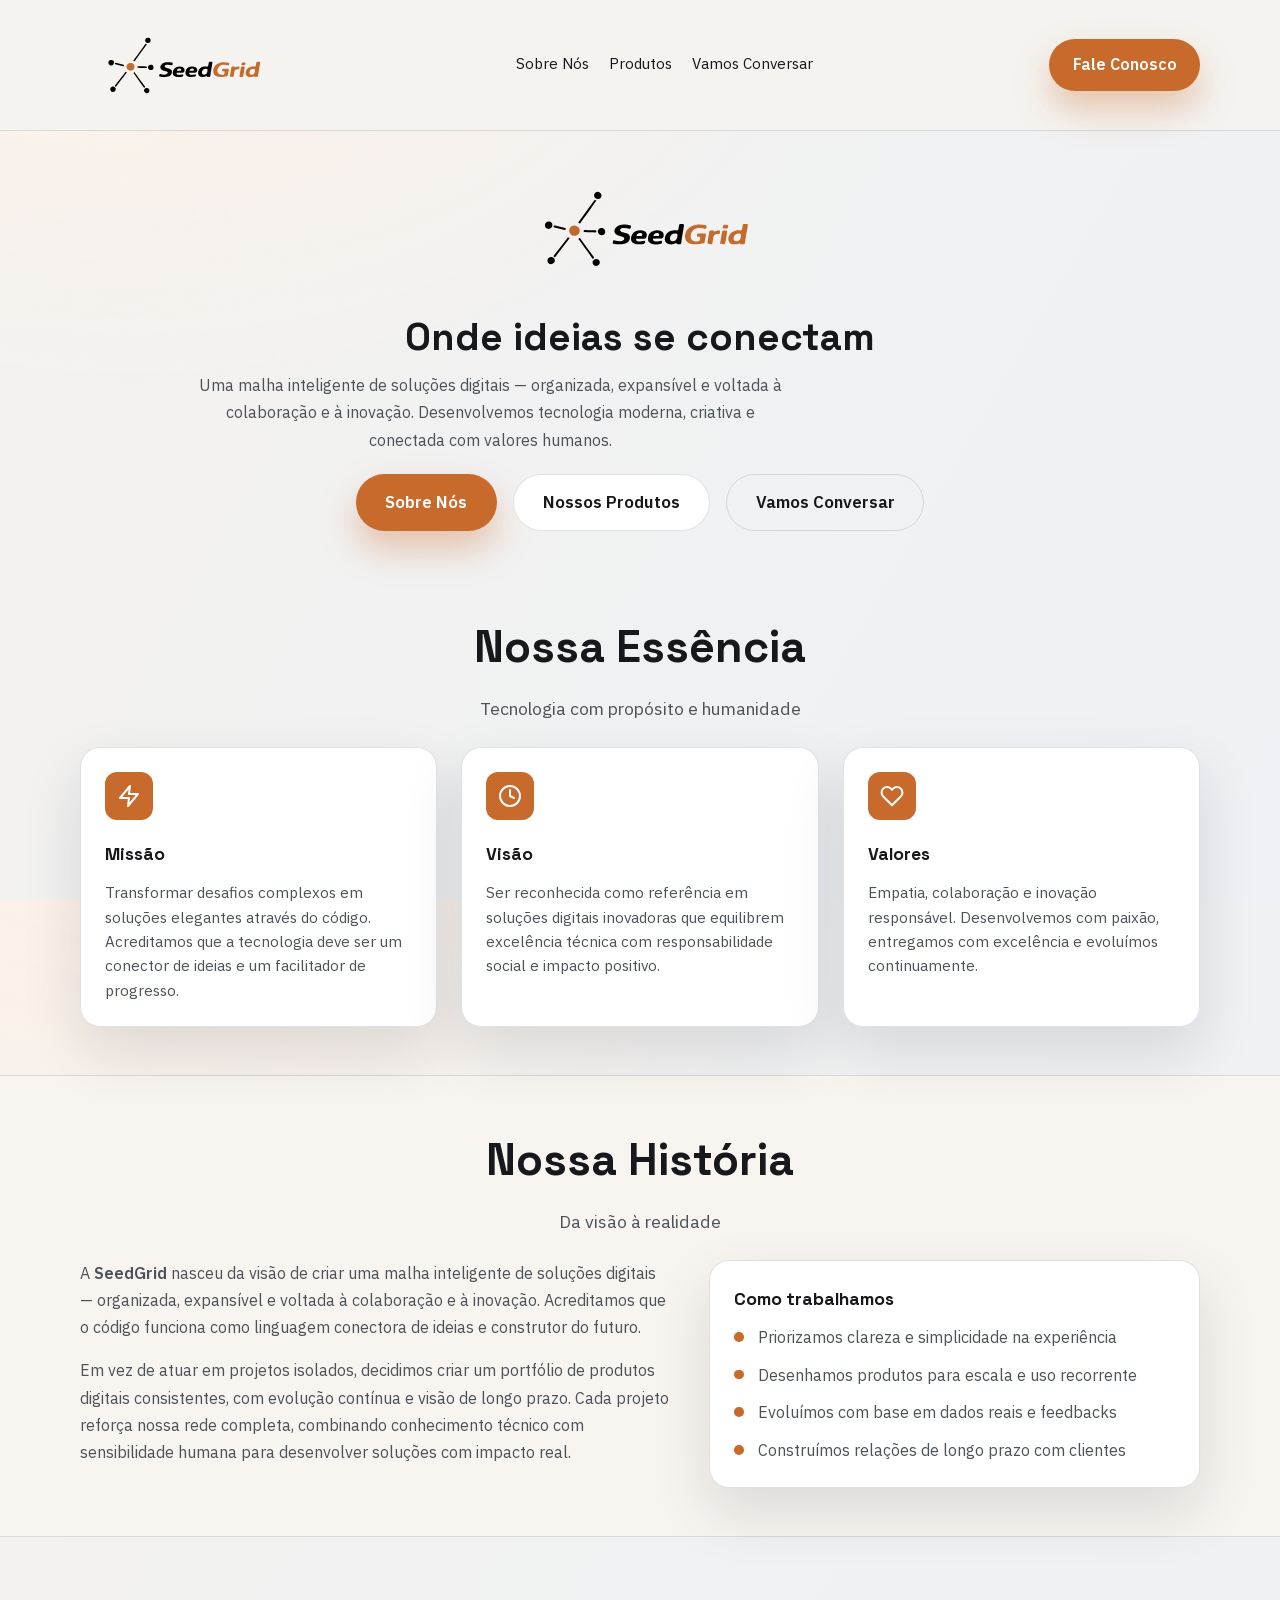
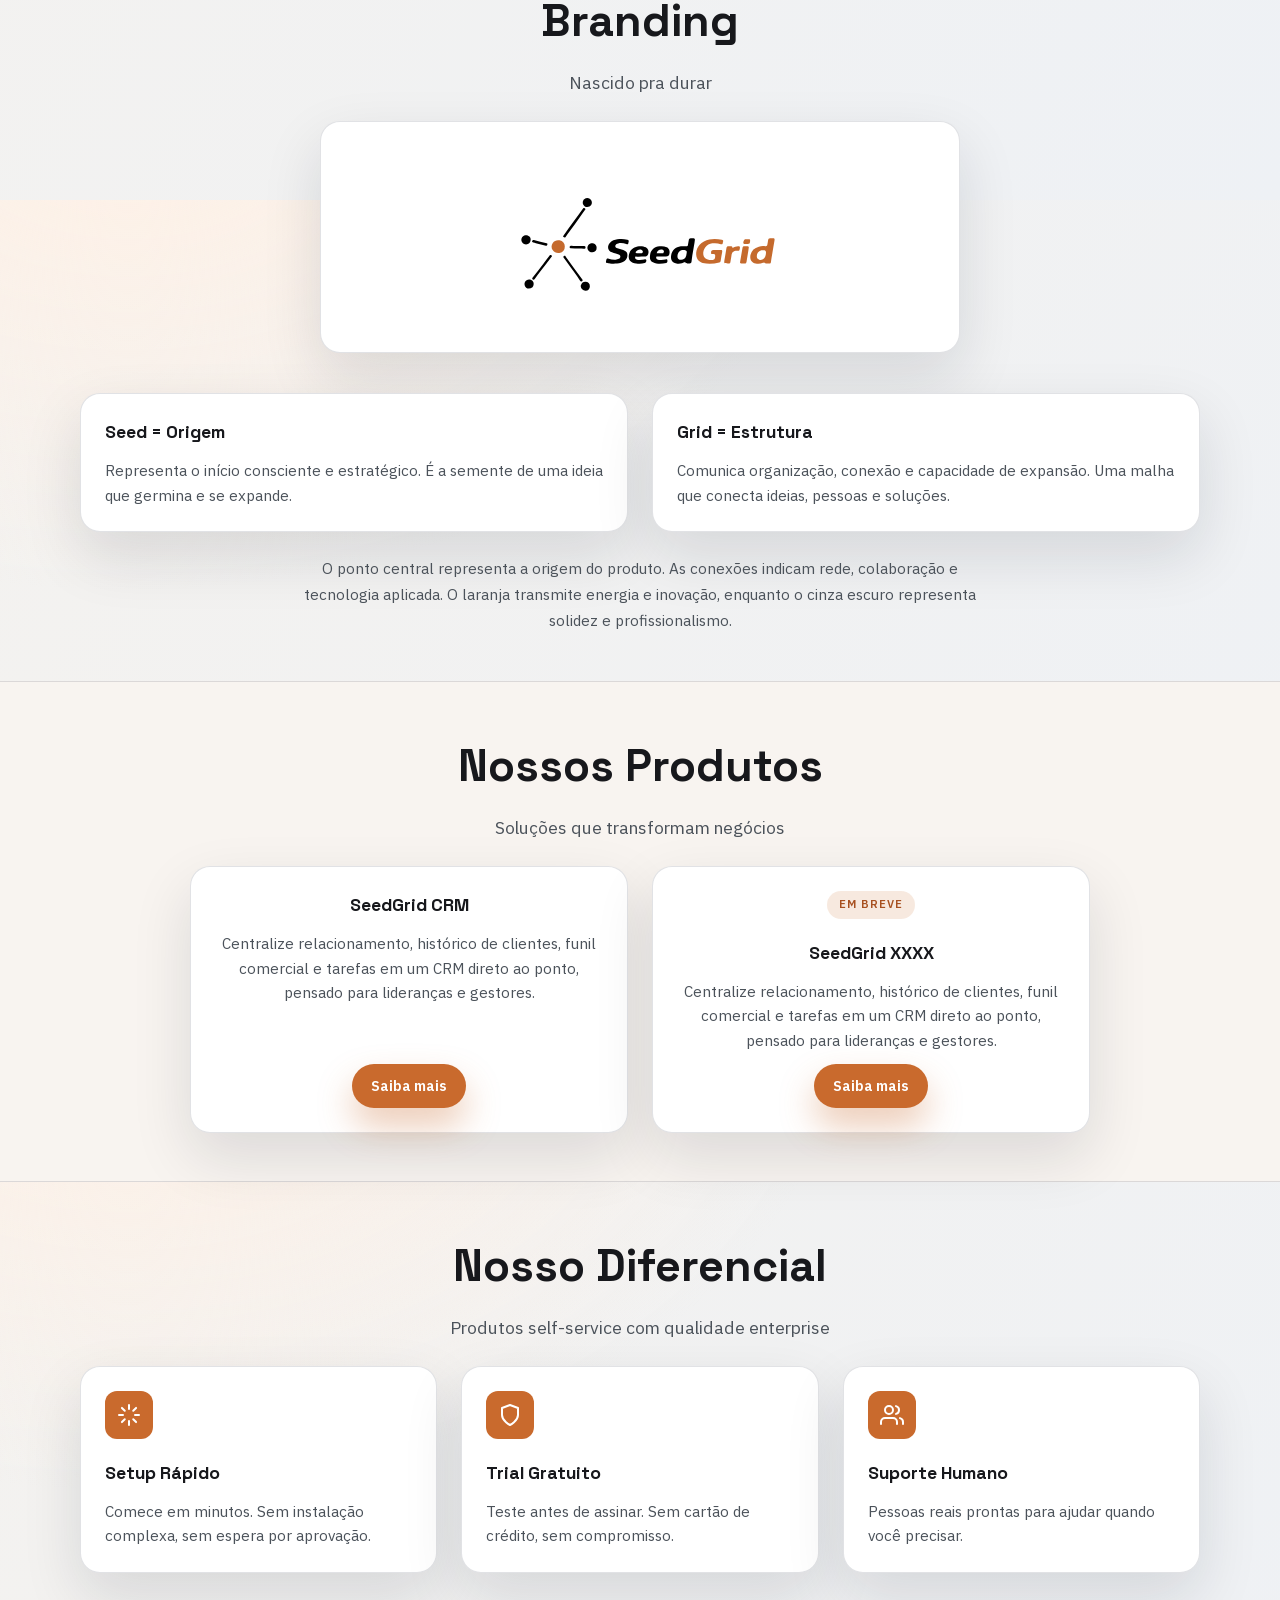
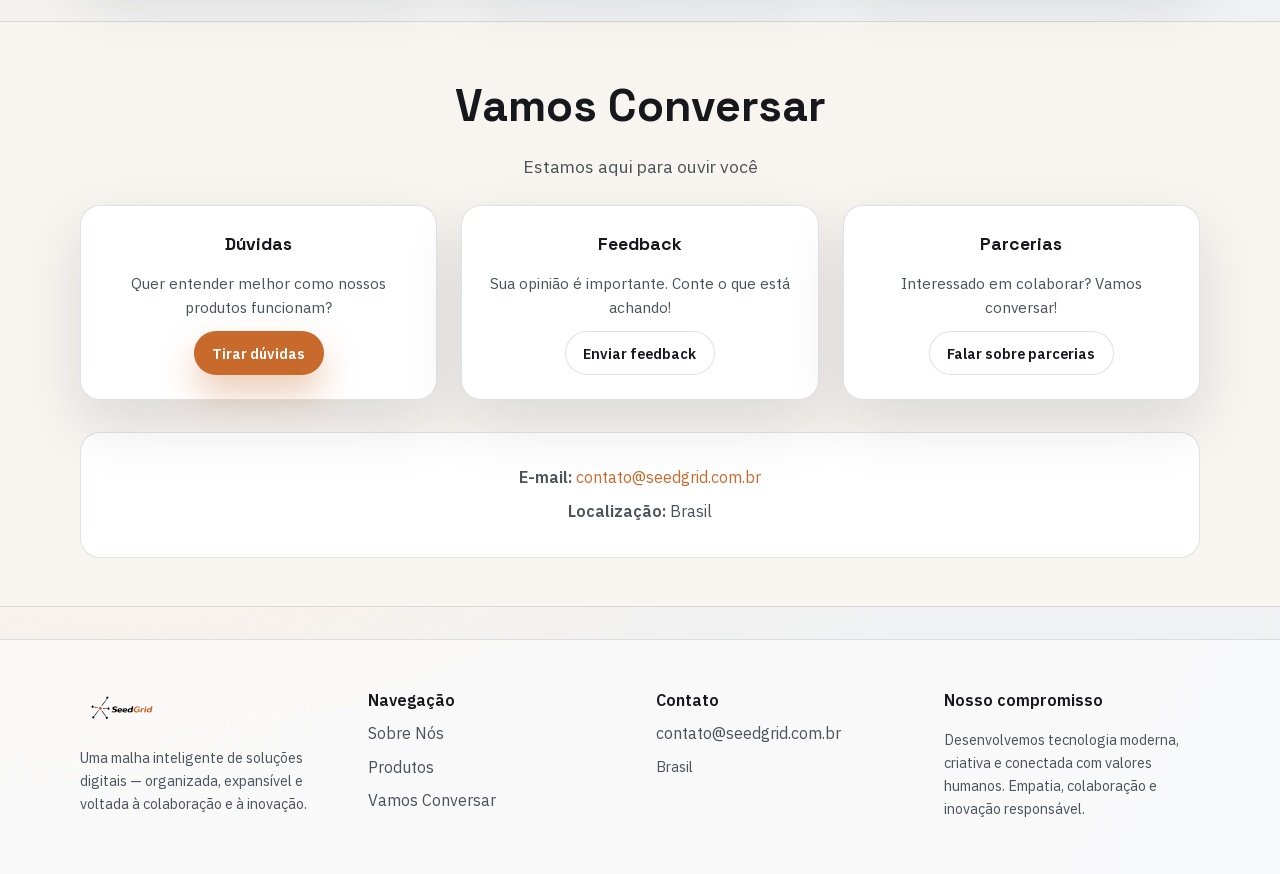
==== commit 38666b33: "Deploy: ade28633a18426ef7994d379435b4e6b724963de SeedGrid/institutional-site@ade28633a18426ef7994d37" ====
--- a/index.html
+++ b/index.html
@@ -1 +1 @@
-<!DOCTYPE html><html lang="pt-BR"><head><meta charSet="utf-8"/><meta name="viewport" content="width=device-width, initial-scale=1"/><link rel="stylesheet" href="/_next/static/css/58753640206a01b0.css" data-precedence="next"/><link rel="preload" as="script" fetchPriority="low" href="/_next/static/chunks/webpack-118221120e9c1ce1.js"/><script src="/_next/static/chunks/fd9d1056-749e5812300142af.js" async=""></script><script src="/_next/static/chunks/117-7120839b35f2e3e3.js" async=""></script><script src="/_next/static/chunks/main-app-35bcc7f6ab03d202.js" async=""></script><script src="/_next/static/chunks/972-fe008c56cc430895.js" async=""></script><script src="/_next/static/chunks/app/page-6b49048f122d7f53.js" async=""></script><title>SeedGrid | Produtos digitais com foco e escala</title><meta name="description" content="A SeedGrid desenvolve e comercializa apenas produtos digitais próprios, com visão de longo prazo e execução consistente."/><script src="/_next/static/chunks/polyfills-42372ed130431b0a.js" noModule=""></script></head><body class="__variable_49a339 __variable_fde359"><div class="page"><header class="site-header"><div class="container header-inner"><a class="logo-link" aria-label="SeedGrid" href="/"><span class="logo"><svg class="logo-mark" viewBox="0 0 64 64" aria-hidden="true" focusable="false"><line class="logo-line" x1="30" y1="32" x2="10" y2="32"></line><line class="logo-line" x1="30" y1="32" x2="30" y2="10"></line><line class="logo-line" x1="30" y1="32" x2="30" y2="54"></line><line class="logo-line" x1="30" y1="32" x2="50" y2="18"></line><line class="logo-line" x1="30" y1="32" x2="50" y2="46"></line><circle class="logo-node" cx="10" cy="32" r="4"></circle><circle class="logo-node" cx="30" cy="10" r="4"></circle><circle class="logo-node" cx="30" cy="54" r="4"></circle><circle class="logo-node" cx="50" cy="18" r="4"></circle><circle class="logo-node" cx="50" cy="46" r="4"></circle><circle class="logo-center" cx="30" cy="32" r="6"></circle></svg><span class="logo-wordmark">Seed<span class="logo-grid">Grid</span></span></span></a><nav class="nav" aria-label="Navegação principal"><a href="/produtos/">Produtos</a><a href="/sobre/">Sobre</a><a href="/marca/">Marca &amp; Identidade</a><a href="/contato/">Contato</a></nav><div class="header-actions"><a class="btn secondary" href="/produtos/">Conheça nossos produtos</a><a class="btn primary" href="/contato/">Solicitar demonstração</a></div></div></header><main><section class="hero"><div class="container hero-grid"><div class="animate-in"><span class="eyebrow">SeedGrid</span><h1>Produtos digitais que organizam decisões e sustentam crescimento.</h1><p>A SeedGrid desenvolve e comercializa apenas produtos digitais próprios. Não fazemos desenvolvimento sob medida, consultoria ou projetos customizados. Nossa meta é lançar de 4 a 6 produtos simples por ano, com visão de longo prazo e foco em resultados.</p><div class="cta-group"><a class="btn primary" href="/produtos/">Conheça nossos produtos</a><a class="btn ghost" href="/contato/">Solicitar demonstração</a></div></div><div class="hero-card animate-in" style="animation-delay:0.1s"><h3>O que nos diferencia</h3><ul class="list"><li>Produtos próprios, evoluindo com uso real do mercado.</li><li>Estrutura para escala: processos claros e ritmo constante.</li><li>Seriedade tecnológica com linguagem objetiva e direta.</li></ul></div></div></section><section class="section"><div class="container"><div class="section-head"><h2>Foco total em produtos próprios</h2><p>A SeedGrid existe para entregar soluções prontas, confiáveis e em evolução contínua. Esse foco permite qualidade, estabilidade e visão estratégica para gestores e decisores de negócio.</p></div><div class="grid grid-3"><div class="card animate-in" style="animation-delay:0.1s"><h3>Visão de longo prazo</h3><p>Construímos produtos para durar, com melhoria constante e suporte transparente.</p></div><div class="card animate-in" style="animation-delay:0.2s"><h3>Clareza operacional</h3><p>Soluções simples, sem excesso de jargão, voltadas ao que realmente move o negócio.</p></div><div class="card animate-in" style="animation-delay:0.30000000000000004s"><h3>Ritmo de inovação</h3><p>Lançamos novos produtos ao longo do ano para responder às mudanças do mercado.</p></div></div></div></section><section class="section alt"><div class="container split"><div><div class="section-head"><h2>Produto disponível</h2><p>Começamos pelo que mais gera impacto imediato: organizar relacionamento e previsibilidade comercial.</p></div><div class="callout"><span class="badge available">Disponível</span><h3>SeedGrid CRM</h3><p>Centralize relacionamento, histórico de clientes, funil comercial e tarefas em um CRM direto ao ponto, pensado para lideranças e gestores.</p><div class="cta-group"><a class="btn primary" href="/contato/">Solicitar demonstração</a><a class="btn secondary" href="/produtos/">Ver detalhes</a></div></div></div><div class="card animate-in" style="animation-delay:0.1s"><h3>Roadmap SeedGrid</h3><p>Construímos um portfólio enxuto, com lançamentos contínuos. Cada produto nasce simples e cresce com a maturidade dos clientes.</p><ul class="list"><li>KbContab</li><li>Digital Signage</li><li>FeedBack</li><li>Cardápio digital para restaurantes</li></ul><a class="btn ghost small" href="/produtos/#roadmap">Ver roadmap completo</a></div></div></section><section class="section"><div class="container"><div class="section-head"><h2>Quem somos</h2><p>Somos uma empresa de tecnologia focada em produtos digitais próprios. Nosso trabalho é transformar conhecimento operacional em soluções simples, confiáveis e escaláveis.</p></div><div class="split"><div class="card"><h3>Nossa história</h3><p>A SeedGrid nasce da vontade de transformar experiência em produtos acessíveis, com foco em continuidade e impacto real.</p><a class="btn ghost small" href="/sobre/">Conheça nossa história</a></div><div class="card"><h3>Marca &amp; identidade</h3><p>Construímos uma marca séria, moderna e humana, pensada para acompanhar a evolução dos nossos produtos e do mercado.</p><a class="btn ghost small" href="/marca/">Ver marca &amp; identidade</a></div></div></div></section><section class="section alt"><div class="container split"><div class="section-head"><h2>Pronto para ver a SeedGrid em ação?</h2><p>Fale com o nosso time e veja como nossos produtos podem apoiar decisões melhores e operações mais eficientes.</p></div><div class="cta-group"><a class="btn primary" href="/contato/">Solicitar demonstração</a><a class="btn secondary" href="/contato/">Falar com o comercial</a></div></div></section></main><footer class="site-footer"><div class="container footer-grid"><div><span class="logo"><svg class="logo-mark" viewBox="0 0 64 64" aria-hidden="true" focusable="false"><line class="logo-line" x1="30" y1="32" x2="10" y2="32"></line><line class="logo-line" x1="30" y1="32" x2="30" y2="10"></line><line class="logo-line" x1="30" y1="32" x2="30" y2="54"></line><line class="logo-line" x1="30" y1="32" x2="50" y2="18"></line><line class="logo-line" x1="30" y1="32" x2="50" y2="46"></line><circle class="logo-node" cx="10" cy="32" r="4"></circle><circle class="logo-node" cx="30" cy="10" r="4"></circle><circle class="logo-node" cx="30" cy="54" r="4"></circle><circle class="logo-node" cx="50" cy="18" r="4"></circle><circle class="logo-node" cx="50" cy="46" r="4"></circle><circle class="logo-center" cx="30" cy="32" r="6"></circle></svg><span class="logo-wordmark">Seed<span class="logo-grid">Grid</span></span></span><p class="footer-note">Produtos digitais próprios, criados para organizações que querem escala, foco e continuidade.</p></div><div><span class="footer-title">Empresa</span><div class="footer-links"><a href="/sobre/">Sobre a SeedGrid</a><a href="/marca/">Marca &amp; Identidade</a><a href="/contato/">Contato</a></div></div><div><span class="footer-title">Portfólio</span><div class="footer-links"><a href="/produtos/">Produtos disponíveis</a><a href="/produtos/#roadmap">Roadmap</a></div></div><div><span class="footer-title">Compromisso</span><p class="footer-note">Não fazemos desenvolvimento sob medida, consultoria ou projetos customizados.</p></div></div></footer></div><script src="/_next/static/chunks/webpack-118221120e9c1ce1.js" async=""></script><script>(self.__next_f=self.__next_f||[]).push([0]);self.__next_f.push([2,null])</script><script>self.__next_f.push([1,"1:HL[\"/_next/static/css/58753640206a01b0.css\",\"style\"]\n"])</script><script>self.__next_f.push([1,"2:I[2846,[],\"\"]\n4:I[2972,[\"972\",\"static/chunks/972-fe008c56cc430895.js\",\"931\",\"static/chunks/app/page-6b49048f122d7f53.js\"],\"\"]\n5:I[4707,[],\"\"]\n6:I[6423,[],\"\"]\n8:I[1060,[],\"\"]\n9:[]\n"])</script><script>self.__next_f.push([1,"0:[\"$\",\"$L2\",null,{\"buildId\":\"ZBMmqWb4KRCvR08pJrEOg\",\"assetPrefix\":\"\",\"urlParts\":[\"\",\"\"],\"initialTree\":[\"\",{\"children\":[\"__PAGE__\",{}]},\"$undefined\",\"$undefined\",true],\"initialSeedData\":[\"\",{\"children\":[\"__PAGE__\",{},[[\"$L3\",[[\"$\",\"section\",null,{\"className\":\"hero\",\"children\":[\"$\",\"div\",null,{\"className\":\"container hero-grid\",\"children\":[[\"$\",\"div\",null,{\"className\":\"animate-in\",\"children\":[[\"$\",\"span\",null,{\"className\":\"eyebrow\",\"children\":\"SeedGrid\"}],[\"$\",\"h1\",null,{\"children\":\"Produtos digitais que organizam decisões e sustentam crescimento.\"}],[\"$\",\"p\",null,{\"children\":\"A SeedGrid desenvolve e comercializa apenas produtos digitais próprios. Não fazemos desenvolvimento sob medida, consultoria ou projetos customizados. Nossa meta é lançar de 4 a 6 produtos simples por ano, com visão de longo prazo e foco em resultados.\"}],[\"$\",\"div\",null,{\"className\":\"cta-group\",\"children\":[[\"$\",\"$L4\",null,{\"className\":\"btn primary\",\"href\":\"/produtos\",\"children\":\"Conheça nossos produtos\"}],[\"$\",\"$L4\",null,{\"className\":\"btn ghost\",\"href\":\"/contato\",\"children\":\"Solicitar demonstração\"}]]}]]}],[\"$\",\"div\",null,{\"className\":\"hero-card animate-in\",\"style\":{\"animationDelay\":\"0.1s\"},\"children\":[[\"$\",\"h3\",null,{\"children\":\"O que nos diferencia\"}],[\"$\",\"ul\",null,{\"className\":\"list\",\"children\":[[\"$\",\"li\",null,{\"children\":\"Produtos próprios, evoluindo com uso real do mercado.\"}],[\"$\",\"li\",null,{\"children\":\"Estrutura para escala: processos claros e ritmo constante.\"}],[\"$\",\"li\",null,{\"children\":\"Seriedade tecnológica com linguagem objetiva e direta.\"}]]}]]}]]}]}],[\"$\",\"section\",null,{\"className\":\"section\",\"children\":[\"$\",\"div\",null,{\"className\":\"container\",\"children\":[[\"$\",\"div\",null,{\"className\":\"section-head\",\"children\":[[\"$\",\"h2\",null,{\"children\":\"Foco total em produtos próprios\"}],[\"$\",\"p\",null,{\"children\":\"A SeedGrid existe para entregar soluções prontas, confiáveis e em evolução contínua. Esse foco permite qualidade, estabilidade e visão estratégica para gestores e decisores de negócio.\"}]]}],[\"$\",\"div\",null,{\"className\":\"grid grid-3\",\"children\":[[\"$\",\"div\",\"Visão de longo prazo\",{\"className\":\"card animate-in\",\"style\":{\"animationDelay\":\"0.1s\"},\"children\":[[\"$\",\"h3\",null,{\"children\":\"Visão de longo prazo\"}],[\"$\",\"p\",null,{\"children\":\"Construímos produtos para durar, com melhoria constante e suporte transparente.\"}]]}],[\"$\",\"div\",\"Clareza operacional\",{\"className\":\"card animate-in\",\"style\":{\"animationDelay\":\"0.2s\"},\"children\":[[\"$\",\"h3\",null,{\"children\":\"Clareza operacional\"}],[\"$\",\"p\",null,{\"children\":\"Soluções simples, sem excesso de jargão, voltadas ao que realmente move o negócio.\"}]]}],[\"$\",\"div\",\"Ritmo de inovação\",{\"className\":\"card animate-in\",\"style\":{\"animationDelay\":\"0.30000000000000004s\"},\"children\":[[\"$\",\"h3\",null,{\"children\":\"Ritmo de inovação\"}],[\"$\",\"p\",null,{\"children\":\"Lançamos novos produtos ao longo do ano para responder às mudanças do mercado.\"}]]}]]}]]}]}],[\"$\",\"section\",null,{\"className\":\"section alt\",\"children\":[\"$\",\"div\",null,{\"className\":\"container split\",\"children\":[[\"$\",\"div\",null,{\"children\":[[\"$\",\"div\",null,{\"className\":\"section-head\",\"children\":[[\"$\",\"h2\",null,{\"children\":\"Produto disponível\"}],[\"$\",\"p\",null,{\"children\":\"Começamos pelo que mais gera impacto imediato: organizar relacionamento e previsibilidade comercial.\"}]]}],[\"$\",\"div\",null,{\"className\":\"callout\",\"children\":[[\"$\",\"span\",null,{\"className\":\"badge available\",\"children\":\"Disponível\"}],[\"$\",\"h3\",null,{\"children\":\"SeedGrid CRM\"}],[\"$\",\"p\",null,{\"children\":\"Centralize relacionamento, histórico de clientes, funil comercial e tarefas em um CRM direto ao ponto, pensado para lideranças e gestores.\"}],[\"$\",\"div\",null,{\"className\":\"cta-group\",\"children\":[[\"$\",\"$L4\",null,{\"className\":\"btn primary\",\"href\":\"/contato\",\"children\":\"Solicitar demonstração\"}],[\"$\",\"$L4\",null,{\"className\":\"btn secondary\",\"href\":\"/produtos\",\"children\":\"Ver detalhes\"}]]}]]}]]}],[\"$\",\"div\",null,{\"className\":\"card animate-in\",\"style\":{\"animationDelay\":\"0.1s\"},\"children\":[[\"$\",\"h3\",null,{\"children\":\"Roadmap SeedGrid\"}],[\"$\",\"p\",null,{\"children\":\"Construímos um portfólio enxuto, com lançamentos contínuos. Cada produto nasce simples e cresce com a maturidade dos clientes.\"}],[\"$\",\"ul\",null,{\"className\":\"list\",\"children\":[[\"$\",\"li\",\"KbContab\",{\"children\":\"KbContab\"}],[\"$\",\"li\",\"Digital Signage\",{\"children\":\"Digital Signage\"}],[\"$\",\"li\",\"FeedBack\",{\"children\":\"FeedBack\"}],[\"$\",\"li\",\"Cardápio digital para restaurantes\",{\"children\":\"Cardápio digital para restaurantes\"}]]}],[\"$\",\"$L4\",null,{\"className\":\"btn ghost small\",\"href\":\"/produtos#roadmap\",\"children\":\"Ver roadmap completo\"}]]}]]}]}],[\"$\",\"section\",null,{\"className\":\"section\",\"children\":[\"$\",\"div\",null,{\"className\":\"container\",\"children\":[[\"$\",\"div\",null,{\"className\":\"section-head\",\"children\":[[\"$\",\"h2\",null,{\"children\":\"Quem somos\"}],[\"$\",\"p\",null,{\"children\":\"Somos uma empresa de tecnologia focada em produtos digitais próprios. Nosso trabalho é transformar conhecimento operacional em soluções simples, confiáveis e escaláveis.\"}]]}],[\"$\",\"div\",null,{\"className\":\"split\",\"children\":[[\"$\",\"div\",null,{\"className\":\"card\",\"children\":[[\"$\",\"h3\",null,{\"children\":\"Nossa história\"}],[\"$\",\"p\",null,{\"children\":\"A SeedGrid nasce da vontade de transformar experiência em produtos acessíveis, com foco em continuidade e impacto real.\"}],[\"$\",\"$L4\",null,{\"className\":\"btn ghost small\",\"href\":\"/sobre\",\"children\":\"Conheça nossa história\"}]]}],[\"$\",\"div\",null,{\"className\":\"card\",\"children\":[[\"$\",\"h3\",null,{\"children\":\"Marca \u0026 identidade\"}],[\"$\",\"p\",null,{\"children\":\"Construímos uma marca séria, moderna e humana, pensada para acompanhar a evolução dos nossos produtos e do mercado.\"}],[\"$\",\"$L4\",null,{\"className\":\"btn ghost small\",\"href\":\"/marca\",\"children\":\"Ver marca \u0026 identidade\"}]]}]]}]]}]}],[\"$\",\"section\",null,{\"className\":\"section alt\",\"children\":[\"$\",\"div\",null,{\"className\":\"container split\",\"children\":[[\"$\",\"div\",null,{\"className\":\"section-head\",\"children\":[[\"$\",\"h2\",null,{\"children\":\"Pronto para ver a SeedGrid em ação?\"}],[\"$\",\"p\",null,{\"children\":\"Fale com o nosso time e veja como nossos produtos podem apoiar decisões melhores e operações mais eficientes.\"}]]}],[\"$\",\"div\",null,{\"className\":\"cta-group\",\"children\":[[\"$\",\"$L4\",null,{\"className\":\"btn primary\",\"href\":\"/contato\",\"children\":\"Solicitar demonstração\"}],[\"$\",\"$L4\",null,{\"className\":\"btn secondary\",\"href\":\"/contato\",\"children\":\"Falar com o comercial\"}]]}]]}]}]],null],null],null]},[[[[\"$\",\"link\",\"0\",{\"rel\":\"stylesheet\",\"href\":\"/_next/static/css/58753640206a01b0.css\",\"precedence\":\"next\",\"crossOrigin\":\"$undefined\"}]],[\"$\",\"html\",null,{\"lang\":\"pt-BR\",\"children\":[\"$\",\"body\",null,{\"className\":\"__variable_49a339 __variable_fde359\",\"children\":[\"$\",\"div\",null,{\"className\":\"page\",\"children\":[[\"$\",\"header\",null,{\"className\":\"site-header\",\"children\":[\"$\",\"div\",null,{\"className\":\"container header-inner\",\"children\":[[\"$\",\"$L4\",null,{\"className\":\"logo-link\",\"href\":\"/\",\"aria-label\":\"SeedGrid\",\"children\":[\"$\",\"span\",null,{\"className\":\"logo\",\"children\":[[\"$\",\"svg\",null,{\"className\":\"logo-mark\",\"viewBox\":\"0 0 64 64\",\"aria-hidden\":\"true\",\"focusable\":\"false\",\"children\":[[\"$\",\"line\",null,{\"className\":\"logo-line\",\"x1\":\"30\",\"y1\":\"32\",\"x2\":\"10\",\"y2\":\"32\"}],[\"$\",\"line\",null,{\"className\":\"logo-line\",\"x1\":\"30\",\"y1\":\"32\",\"x2\":\"30\",\"y2\":\"10\"}],[\"$\",\"line\",null,{\"className\":\"logo-line\",\"x1\":\"30\",\"y1\":\"32\",\"x2\":\"30\",\"y2\":\"54\"}],[\"$\",\"line\",null,{\"className\":\"logo-line\",\"x1\":\"30\",\"y1\":\"32\",\"x2\":\"50\",\"y2\":\"18\"}],[\"$\",\"line\",null,{\"className\":\"logo-line\",\"x1\":\"30\",\"y1\":\"32\",\"x2\":\"50\",\"y2\":\"46\"}],[\"$\",\"circle\",null,{\"className\":\"logo-node\",\"cx\":\"10\",\"cy\":\"32\",\"r\":\"4\"}],[\"$\",\"circle\",null,{\"className\":\"logo-node\",\"cx\":\"30\",\"cy\":\"10\",\"r\":\"4\"}],[\"$\",\"circle\",null,{\"className\":\"logo-node\",\"cx\":\"30\",\"cy\":\"54\",\"r\":\"4\"}],[\"$\",\"circle\",null,{\"className\":\"logo-node\",\"cx\":\"50\",\"cy\":\"18\",\"r\":\"4\"}],[\"$\",\"circle\",null,{\"className\":\"logo-node\",\"cx\":\"50\",\"cy\":\"46\",\"r\":\"4\"}],[\"$\",\"circle\",null,{\"className\":\"logo-center\",\"cx\":\"30\",\"cy\":\"32\",\"r\":\"6\"}]]}],[\"$\",\"span\",null,{\"className\":\"logo-wordmark\",\"children\":[\"Seed\",[\"$\",\"span\",null,{\"className\":\"logo-grid\",\"children\":\"Grid\"}]]}]]}]}],[\"$\",\"nav\",null,{\"className\":\"nav\",\"aria-label\":\"Navegação principal\",\"children\":[[\"$\",\"$L4\",null,{\"href\":\"/produtos\",\"children\":\"Produtos\"}],[\"$\",\"$L4\",null,{\"href\":\"/sobre\",\"children\":\"Sobre\"}],[\"$\",\"$L4\",null,{\"href\":\"/marca\",\"children\":\"Marca \u0026 Identidade\"}],[\"$\",\"$L4\",null,{\"href\":\"/contato\",\"children\":\"Contato\"}]]}],[\"$\",\"div\",null,{\"className\":\"header-actions\",\"children\":[[\"$\",\"$L4\",null,{\"className\":\"btn secondary\",\"href\":\"/produtos\",\"children\":\"Conheça nossos produtos\"}],[\"$\",\"$L4\",null,{\"className\":\"btn primary\",\"href\":\"/contato\",\"children\":\"Solicitar demonstração\"}]]}]]}]}],[\"$\",\"main\",null,{\"children\":[\"$\",\"$L5\",null,{\"parallelRouterKey\":\"children\",\"segmentPath\":[\"children\"],\"error\":\"$undefined\",\"errorStyles\":\"$undefined\",\"errorScripts\":\"$undefined\",\"template\":[\"$\",\"$L6\",null,{}],\"templateStyles\":\"$undefined\",\"templateScripts\":\"$undefined\",\"notFound\":[[\"$\",\"title\",null,{\"children\":\"404: This page could not be found.\"}],[\"$\",\"div\",null,{\"style\":{\"fontFamily\":\"system-ui,\\\"Segoe UI\\\",Roboto,Helvetica,Arial,sans-serif,\\\"Apple Color Emoji\\\",\\\"Segoe UI Emoji\\\"\",\"height\":\"100vh\",\"textAlign\":\"center\",\"display\":\"flex\",\"flexDirection\":\"column\",\"alignItems\":\"center\",\"justifyContent\":\"center\"},\"children\":[\"$\",\"div\",null,{\"children\":[[\"$\",\"style\",null,{\"dangerouslySetInnerHTML\":{\"__html\":\"body{color:#000;background:#fff;margin:0}.next-error-h1{border-right:1px solid rgba(0,0,0,.3)}@media (prefers-color-scheme:dark){body{color:#fff;background:#000}.next-error-h1{border-right:1px solid rgba(255,255,255,.3)}}\"}}],[\"$\",\"h1\",null,{\"className\":\"next-error-h1\",\"style\":{\"display\":\"inline-block\",\"margin\":\"0 20px 0 0\",\"padding\":\"0 23px 0 0\",\"fontSize\":24,\"fontWeight\":500,\"verticalAlign\":\"top\",\"lineHeight\":\"49px\"},\"children\":\"404\"}],[\"$\",\"div\",null,{\"style\":{\"display\":\"inline-block\"},\"children\":[\"$\",\"h2\",null,{\"style\":{\"fontSize\":14,\"fontWeight\":400,\"lineHeight\":\"49px\",\"margin\":0},\"children\":\"This page could not be found.\"}]}]]}]}]],\"notFoundStyles\":[]}]}],[\"$\",\"footer\",null,{\"className\":\"site-footer\",\"children\":[\"$\",\"div\",null,{\"className\":\"container footer-grid\",\"children\":[[\"$\",\"div\",null,{\"children\":[[\"$\",\"span\",null,{\"className\":\"logo\",\"children\":[[\"$\",\"svg\",null,{\"className\":\"logo-mark\",\"viewBox\":\"0 0 64 64\",\"aria-hidden\":\"true\",\"focusable\":\"false\",\"children\":[[\"$\",\"line\",null,{\"className\":\"logo-line\",\"x1\":\"30\",\"y1\":\"32\",\"x2\":\"10\",\"y2\":\"32\"}],[\"$\",\"line\",null,{\"className\":\"logo-line\",\"x1\":\"30\",\"y1\":\"32\",\"x2\":\"30\",\"y2\":\"10\"}],[\"$\",\"line\",null,{\"className\":\"logo-line\",\"x1\":\"30\",\"y1\":\"32\",\"x2\":\"30\",\"y2\":\"54\"}],[\"$\",\"line\",null,{\"className\":\"logo-line\",\"x1\":\"30\",\"y1\":\"32\",\"x2\":\"50\",\"y2\":\"18\"}],[\"$\",\"line\",null,{\"className\":\"logo-line\",\"x1\":\"30\",\"y1\":\"32\",\"x2\":\"50\",\"y2\":\"46\"}],[\"$\",\"circle\",null,{\"className\":\"logo-node\",\"cx\":\"10\",\"cy\":\"32\",\"r\":\"4\"}],[\"$\",\"circle\",null,{\"className\":\"logo-node\",\"cx\":\"30\",\"cy\":\"10\",\"r\":\"4\"}],[\"$\",\"circle\",null,{\"className\":\"logo-node\",\"cx\":\"30\",\"cy\":\"54\",\"r\":\"4\"}],[\"$\",\"circle\",null,{\"className\":\"logo-node\",\"cx\":\"50\",\"cy\":\"18\",\"r\":\"4\"}],[\"$\",\"circle\",null,{\"className\":\"logo-node\",\"cx\":\"50\",\"cy\":\"46\",\"r\":\"4\"}],[\"$\",\"circle\",null,{\"className\":\"logo-center\",\"cx\":\"30\",\"cy\":\"32\",\"r\":\"6\"}]]}],[\"$\",\"span\",null,{\"className\":\"logo-wordmark\",\"children\":[\"Seed\",[\"$\",\"span\",null,{\"className\":\"logo-grid\",\"children\":\"Grid\"}]]}]]}],[\"$\",\"p\",null,{\"className\":\"footer-note\",\"children\":\"Produtos digitais próprios, criados para organizações que querem escala, foco e continuidade.\"}]]}],[\"$\",\"div\",null,{\"children\":[[\"$\",\"span\",null,{\"className\":\"footer-title\",\"children\":\"Empresa\"}],[\"$\",\"div\",null,{\"className\":\"footer-links\",\"children\":[[\"$\",\"$L4\",null,{\"href\":\"/sobre\",\"children\":\"Sobre a SeedGrid\"}],[\"$\",\"$L4\",null,{\"href\":\"/marca\",\"children\":\"Marca \u0026 Identidade\"}],[\"$\",\"$L4\",null,{\"href\":\"/contato\",\"children\":\"Contato\"}]]}]]}],[\"$\",\"div\",null,{\"children\":[[\"$\",\"span\",null,{\"className\":\"footer-title\",\"children\":\"Portfólio\"}],[\"$\",\"div\",null,{\"className\":\"footer-links\",\"children\":[[\"$\",\"$L4\",null,{\"href\":\"/produtos\",\"children\":\"Produtos disponíveis\"}],[\"$\",\"$L4\",null,{\"href\":\"/produtos#roadmap\",\"children\":\"Roadmap\"}]]}]]}],[\"$\",\"div\",null,{\"children\":[[\"$\",\"span\",null,{\"className\":\"footer-title\",\"children\":\"Compromisso\"}],[\"$\",\"p\",null,{\"className\":\"footer-note\",\"children\":\"Não fazemos desenvolvimento sob medida, consultoria ou projetos customizados.\"}]]}]]}]}]]}]}]}]],null],null],\"couldBeIntercepted\":false,\"initialHead\":[null,\"$L7\"],\"globalErrorComponent\":\"$8\",\"missingSlots\":\"$W9\"}]\n"])</script><script>self.__next_f.push([1,"7:[[\"$\",\"meta\",\"0\",{\"name\":\"viewport\",\"content\":\"width=device-width, initial-scale=1\"}],[\"$\",\"meta\",\"1\",{\"charSet\":\"utf-8\"}],[\"$\",\"title\",\"2\",{\"children\":\"SeedGrid | Produtos digitais com foco e escala\"}],[\"$\",\"meta\",\"3\",{\"name\":\"description\",\"content\":\"A SeedGrid desenvolve e comercializa apenas produtos digitais próprios, com visão de longo prazo e execução consistente.\"}]]\n3:null\n"])</script></body></html>+<!DOCTYPE html><html lang="pt-BR"><head><meta charSet="utf-8"/><meta name="viewport" content="width=device-width, initial-scale=1"/><link rel="preload" href="/_next/static/media/26d4368bf94c0ec4-s.p.woff2" as="font" crossorigin="" type="font/woff2"/><link rel="preload" href="/_next/static/media/36966cca54120369-s.p.woff2" as="font" crossorigin="" type="font/woff2"/><link rel="preload" as="image" href="/logo-seedgrid.svg"/><link rel="stylesheet" href="/_next/static/css/368e9f8c5cf45c37.css" data-precedence="next"/><link rel="preload" as="script" fetchPriority="low" href="/_next/static/chunks/webpack-0c88a3da052cc435.js"/><script src="/_next/static/chunks/fd9d1056-749e5812300142af.js" async=""></script><script src="/_next/static/chunks/117-7120839b35f2e3e3.js" async=""></script><script src="/_next/static/chunks/main-app-fd188bc3b7be9ad1.js" async=""></script><script src="/_next/static/chunks/972-fe008c56cc430895.js" async=""></script><script src="/_next/static/chunks/app/page-83b9bbc09eb6d328.js" async=""></script><title>SeedGrid | Onde ideias se conectam</title><meta name="description" content="Uma malha inteligente de soluções digitais — organizada, expansível e voltada à colaboração e à inovação."/><link rel="icon" href="/favicon.svg"/><meta name="next-size-adjust"/><script src="/_next/static/chunks/polyfills-42372ed130431b0a.js" noModule=""></script></head><body class="__variable_49a339 __variable_fde359"><div class="page"><header class="site-header"><div class="container header-inner"><a class="logo-link" aria-label="SeedGrid" href="/"><span class="logo"><img src="/logo-seedgrid.svg" alt="SeedGrid" class="logo-img" width="248" height="112"/></span></a><nav class="nav" aria-label="Navegação principal"><a href="/#sobre">Sobre Nós</a><a href="/#produtos">Produtos</a><a href="/#contato">Vamos Conversar</a></nav><div class="header-actions"><a class="btn primary" href="/#contato">Fale Conosco</a></div></div></header><main><section class="hero hero-home"><div class="container hero-center"><div class="animate-in hero-logo"><span class="logo"><img src="/logo-seedgrid.svg" alt="SeedGrid" class="logo-img" width="248" height="112"/></span></div><h1 class="animate-in" style="animation-delay:0.1s">Onde ideias se conectam</h1><p class="hero-subtitle animate-in" style="animation-delay:0.2s">Uma malha inteligente de soluções digitais — organizada, expansível e voltada à colaboração e à inovação. Desenvolvemos tecnologia moderna, criativa e conectada com valores humanos.</p><div class="cta-group animate-in" style="animation-delay:0.3s"><a class="btn primary" href="#sobre">Sobre Nós</a><a class="btn secondary" href="#produtos">Nossos Produtos</a><a class="btn ghost" href="#contato">Vamos Conversar</a></div></div></section><section id="sobre" class="section"><div class="container"><div class="section-head center"><h2 class="section-title-large">Nossa Essência</h2><p class="section-subtitle">Tecnologia com propósito e humanidade</p></div><div class="grid grid-3"><div class="card card-icon animate-in"><div class="card-icon-wrapper"><svg viewBox="0 0 24 24" fill="none" stroke="currentColor" stroke-width="2" stroke-linecap="round" stroke-linejoin="round"><path d="M13 2L3 14h9l-1 8 10-12h-9l1-8z"></path></svg></div><h3>Missão</h3><p>Transformar desafios complexos em soluções elegantes através do código. Acreditamos que a tecnologia deve ser um conector de ideias e um facilitador de progresso.</p></div><div class="card card-icon animate-in" style="animation-delay:0.1s"><div class="card-icon-wrapper"><svg viewBox="0 0 24 24" fill="none" stroke="currentColor" stroke-width="2" stroke-linecap="round" stroke-linejoin="round"><circle cx="12" cy="12" r="10"></circle><polyline points="12 6 12 12 16 14"></polyline></svg></div><h3>Visão</h3><p>Ser reconhecida como referência em soluções digitais inovadoras que equilibrem excelência técnica com responsabilidade social e impacto positivo.</p></div><div class="card card-icon animate-in" style="animation-delay:0.2s"><div class="card-icon-wrapper"><svg viewBox="0 0 24 24" fill="none" stroke="currentColor" stroke-width="2" stroke-linecap="round" stroke-linejoin="round"><path d="M20.84 4.61a5.5 5.5 0 0 0-7.78 0L12 5.67l-1.06-1.06a5.5 5.5 0 0 0-7.78 7.78l1.06 1.06L12 21.23l7.78-7.78 1.06-1.06a5.5 5.5 0 0 0 0-7.78z"></path></svg></div><h3>Valores</h3><p>Empatia, colaboração e inovação responsável. Desenvolvemos com paixão, entregamos com excelência e evoluímos continuamente.</p></div></div></div></section><section id="historia" class="section alt"><div class="container"><div class="section-head center"><h2 class="section-title-large">Nossa História</h2><p class="section-subtitle">Da visão à realidade</p></div><div class="content-split"><div class="content-text"><p>A <strong>SeedGrid</strong> nasceu da visão de criar uma malha inteligente de soluções digitais — organizada, expansível e voltada à colaboração e à inovação. Acreditamos que o código funciona como linguagem conectora de ideias e construtor do futuro.</p><p>Em vez de atuar em projetos isolados, decidimos criar um portfólio de produtos digitais consistentes, com evolução contínua e visão de longo prazo. Cada projeto reforça nossa rede completa, combinando conhecimento técnico com sensibilidade humana para desenvolver soluções com impacto real.</p></div><div class="card"><h3>Como trabalhamos</h3><ul class="list"><li>Priorizamos clareza e simplicidade na experiência</li><li>Desenhamos produtos para escala e uso recorrente</li><li>Evoluímos com base em dados reais e feedbacks</li><li>Construímos relações de longo prazo com clientes</li></ul></div></div></div></section><section id="marca" class="section"><div class="container"><div class="section-head center"><h2 class="section-title-large">Branding</h2><p class="section-subtitle">Nascido pra durar</p></div><div class="brand-content"><div class="brand-logo-display"><span class="logo"><img src="/logo-seedgrid.svg" alt="SeedGrid" class="logo-img" width="248" height="112"/></span></div><div class="brand-explanation"><div class="grid grid-2"><div class="card"><h3>Seed = Origem</h3><p>Representa o início consciente e estratégico. É a semente de uma ideia que germina e se expande.</p></div><div class="card"><h3>Grid = Estrutura</h3><p>Comunica organização, conexão e capacidade de expansão. Uma malha que conecta ideias, pessoas e soluções.</p></div></div><p class="brand-note">O ponto central representa a origem do produto. As conexões indicam rede, colaboração e tecnologia aplicada. O laranja transmite energia e inovação, enquanto o cinza escuro representa solidez e profissionalismo.</p></div></div></div></section><section id="produtos" class="section alt"><div class="container"><div class="section-head center"><h2 class="section-title-large">Nossos Produtos</h2><p class="section-subtitle">Soluções que transformam negócios</p></div><div class="products-grid"><div class="card product-card animate-in" style="animation-delay:0.1s"><h3>SeedGrid CRM</h3><p>Centralize relacionamento, histórico de clientes, funil comercial e tarefas em um CRM direto ao ponto, pensado para lideranças e gestores.</p><a class="btn primary small" href="/produtos/crm/">Saiba mais</a></div><div class="card product-card animate-in" style="animation-delay:0.2s"><span class="badge comming-son">Em breve</span><h3>SeedGrid XXXX</h3><p>Centralize relacionamento, histórico de clientes, funil comercial e tarefas em um CRM direto ao ponto, pensado para lideranças e gestores.</p><a class="btn primary small" href="/produtos/crm/">Saiba mais</a></div></div></div></section><section id="diferencial" class="section"><div class="container"><div class="section-head center"><h2 class="section-title-large">Nosso Diferencial</h2><p class="section-subtitle">Produtos self-service com qualidade enterprise</p></div><div class="grid grid-3"><div class="card card-icon animate-in"><div class="card-icon-wrapper"><svg viewBox="0 0 24 24" fill="none" stroke="currentColor" stroke-width="2" stroke-linecap="round" stroke-linejoin="round"><path d="M12 2v4M12 18v4M4.93 4.93l2.83 2.83M16.24 16.24l2.83 2.83M2 12h4M18 12h4M4.93 19.07l2.83-2.83M16.24 7.76l2.83-2.83"></path></svg></div><h3>Setup Rápido</h3><p>Comece em minutos. Sem instalação complexa, sem espera por aprovação.</p></div><div class="card card-icon animate-in" style="animation-delay:0.1s"><div class="card-icon-wrapper"><svg viewBox="0 0 24 24" fill="none" stroke="currentColor" stroke-width="2" stroke-linecap="round" stroke-linejoin="round"><path d="M12 22s8-4 8-10V5l-8-3-8 3v7c0 6 8 10 8 10z"></path></svg></div><h3>Trial Gratuito</h3><p>Teste antes de assinar. Sem cartão de crédito, sem compromisso.</p></div><div class="card card-icon animate-in" style="animation-delay:0.2s"><div class="card-icon-wrapper"><svg viewBox="0 0 24 24" fill="none" stroke="currentColor" stroke-width="2" stroke-linecap="round" stroke-linejoin="round"><path d="M17 21v-2a4 4 0 0 0-4-4H5a4 4 0 0 0-4 4v2"></path><circle cx="9" cy="7" r="4"></circle><path d="M23 21v-2a4 4 0 0 0-3-3.87M16 3.13a4 4 0 0 1 0 7.75"></path></svg></div><h3>Suporte Humano</h3><p>Pessoas reais prontas para ajudar quando você precisar.</p></div></div></div></section><section id="contato" class="section alt"><div class="container"><div class="section-head center"><h2 class="section-title-large">Vamos Conversar</h2><p class="section-subtitle">Estamos aqui para ouvir você</p></div><div class="contact-options"><div class="card"><h3>Dúvidas</h3><p>Quer entender melhor como nossos produtos funcionam?</p><a class="btn primary small" href="mailto:contato@seedgrid.com.br?subject=Dúvidas">Tirar dúvidas</a></div><div class="card"><h3>Feedback</h3><p>Sua opinião é importante. Conte o que está achando!</p><a class="btn secondary small" href="mailto:contato@seedgrid.com.br?subject=Feedback">Enviar feedback</a></div><div class="card"><h3>Parcerias</h3><p>Interessado em colaborar? Vamos conversar!</p><a class="btn secondary small" href="mailto:contato@seedgrid.com.br?subject=Parcerias">Falar sobre parcerias</a></div></div><div class="contact-info"><p><strong>E-mail:</strong> <a href="mailto:contato@seedgrid.com.br">contato@seedgrid.com.br</a></p><p><strong>Localização:</strong> Brasil</p></div></div></section></main><footer class="site-footer"><div class="container footer-grid"><div><span class="logo"><img src="/logo-seedgrid.svg" alt="SeedGrid" class="logo-img" width="248" height="112"/></span><p class="footer-note">Uma malha inteligente de soluções digitais — organizada, expansível e voltada à colaboração e à inovação.</p></div><div><span class="footer-title">Navegação</span><div class="footer-links"><a href="/#sobre">Sobre Nós</a><a href="/#produtos">Produtos</a><a href="/#contato">Vamos Conversar</a></div></div><div><span class="footer-title">Contato</span><div class="footer-links"><a href="mailto:contato@seedgrid.com.br">contato@seedgrid.com.br</a><span class="footer-note">Brasil</span></div></div><div><span class="footer-title">Nosso compromisso</span><p class="footer-note">Desenvolvemos tecnologia moderna, criativa e conectada com valores humanos. Empatia, colaboração e inovação responsável.</p></div></div></footer></div><script src="/_next/static/chunks/webpack-0c88a3da052cc435.js" async=""></script><script>(self.__next_f=self.__next_f||[]).push([0]);self.__next_f.push([2,null])</script><script>self.__next_f.push([1,"1:HL[\"/_next/static/media/26d4368bf94c0ec4-s.p.woff2\",\"font\",{\"crossOrigin\":\"\",\"type\":\"font/woff2\"}]\n2:HL[\"/_next/static/media/36966cca54120369-s.p.woff2\",\"font\",{\"crossOrigin\":\"\",\"type\":\"font/woff2\"}]\n3:HL[\"/_next/static/css/368e9f8c5cf45c37.css\",\"style\"]\n"])</script><script>self.__next_f.push([1,"4:I[2846,[],\"\"]\n6:I[2972,[\"972\",\"static/chunks/972-fe008c56cc430895.js\",\"931\",\"static/chunks/app/page-83b9bbc09eb6d328.js\"],\"\"]\n7:I[4707,[],\"\"]\n8:I[6423,[],\"\"]\na:I[1060,[],\"\"]\nb:[]\n"])</script><script>self.__next_f.push([1,"0:[\"$\",\"$L4\",null,{\"buildId\":\"s1A6yYAvv-zKma-jAtYBV\",\"assetPrefix\":\"\",\"urlParts\":[\"\",\"\"],\"initialTree\":[\"\",{\"children\":[\"__PAGE__\",{}]},\"$undefined\",\"$undefined\",true],\"initialSeedData\":[\"\",{\"children\":[\"__PAGE__\",{},[[\"$L5\",[[\"$\",\"section\",null,{\"className\":\"hero hero-home\",\"children\":[\"$\",\"div\",null,{\"className\":\"container hero-center\",\"children\":[[\"$\",\"div\",null,{\"className\":\"animate-in hero-logo\",\"children\":[\"$\",\"span\",null,{\"className\":\"logo\",\"children\":[\"$\",\"img\",null,{\"src\":\"/logo-seedgrid.svg\",\"alt\":\"SeedGrid\",\"className\":\"logo-img\",\"width\":\"248\",\"height\":\"112\"}]}]}],[\"$\",\"h1\",null,{\"className\":\"animate-in\",\"style\":{\"animationDelay\":\"0.1s\"},\"children\":\"Onde ideias se conectam\"}],[\"$\",\"p\",null,{\"className\":\"hero-subtitle animate-in\",\"style\":{\"animationDelay\":\"0.2s\"},\"children\":\"Uma malha inteligente de soluções digitais — organizada, expansível e voltada à colaboração e à inovação. Desenvolvemos tecnologia moderna, criativa e conectada com valores humanos.\"}],[\"$\",\"div\",null,{\"className\":\"cta-group animate-in\",\"style\":{\"animationDelay\":\"0.3s\"},\"children\":[[\"$\",\"a\",null,{\"className\":\"btn primary\",\"href\":\"#sobre\",\"children\":\"Sobre Nós\"}],[\"$\",\"a\",null,{\"className\":\"btn secondary\",\"href\":\"#produtos\",\"children\":\"Nossos Produtos\"}],[\"$\",\"a\",null,{\"className\":\"btn ghost\",\"href\":\"#contato\",\"children\":\"Vamos Conversar\"}]]}]]}]}],[\"$\",\"section\",null,{\"id\":\"sobre\",\"className\":\"section\",\"children\":[\"$\",\"div\",null,{\"className\":\"container\",\"children\":[[\"$\",\"div\",null,{\"className\":\"section-head center\",\"children\":[[\"$\",\"h2\",null,{\"className\":\"section-title-large\",\"children\":\"Nossa Essência\"}],[\"$\",\"p\",null,{\"className\":\"section-subtitle\",\"children\":\"Tecnologia com propósito e humanidade\"}]]}],[\"$\",\"div\",null,{\"className\":\"grid grid-3\",\"children\":[[\"$\",\"div\",null,{\"className\":\"card card-icon animate-in\",\"children\":[[\"$\",\"div\",null,{\"className\":\"card-icon-wrapper\",\"children\":[\"$\",\"svg\",null,{\"viewBox\":\"0 0 24 24\",\"fill\":\"none\",\"stroke\":\"currentColor\",\"strokeWidth\":\"2\",\"strokeLinecap\":\"round\",\"strokeLinejoin\":\"round\",\"children\":[\"$\",\"path\",null,{\"d\":\"M13 2L3 14h9l-1 8 10-12h-9l1-8z\"}]}]}],[\"$\",\"h3\",null,{\"children\":\"Missão\"}],[\"$\",\"p\",null,{\"children\":\"Transformar desafios complexos em soluções elegantes através do código. Acreditamos que a tecnologia deve ser um conector de ideias e um facilitador de progresso.\"}]]}],[\"$\",\"div\",null,{\"className\":\"card card-icon animate-in\",\"style\":{\"animationDelay\":\"0.1s\"},\"children\":[[\"$\",\"div\",null,{\"className\":\"card-icon-wrapper\",\"children\":[\"$\",\"svg\",null,{\"viewBox\":\"0 0 24 24\",\"fill\":\"none\",\"stroke\":\"currentColor\",\"strokeWidth\":\"2\",\"strokeLinecap\":\"round\",\"strokeLinejoin\":\"round\",\"children\":[[\"$\",\"circle\",null,{\"cx\":\"12\",\"cy\":\"12\",\"r\":\"10\"}],[\"$\",\"polyline\",null,{\"points\":\"12 6 12 12 16 14\"}]]}]}],[\"$\",\"h3\",null,{\"children\":\"Visão\"}],[\"$\",\"p\",null,{\"children\":\"Ser reconhecida como referência em soluções digitais inovadoras que equilibrem excelência técnica com responsabilidade social e impacto positivo.\"}]]}],[\"$\",\"div\",null,{\"className\":\"card card-icon animate-in\",\"style\":{\"animationDelay\":\"0.2s\"},\"children\":[[\"$\",\"div\",null,{\"className\":\"card-icon-wrapper\",\"children\":[\"$\",\"svg\",null,{\"viewBox\":\"0 0 24 24\",\"fill\":\"none\",\"stroke\":\"currentColor\",\"strokeWidth\":\"2\",\"strokeLinecap\":\"round\",\"strokeLinejoin\":\"round\",\"children\":[\"$\",\"path\",null,{\"d\":\"M20.84 4.61a5.5 5.5 0 0 0-7.78 0L12 5.67l-1.06-1.06a5.5 5.5 0 0 0-7.78 7.78l1.06 1.06L12 21.23l7.78-7.78 1.06-1.06a5.5 5.5 0 0 0 0-7.78z\"}]}]}],[\"$\",\"h3\",null,{\"children\":\"Valores\"}],[\"$\",\"p\",null,{\"children\":\"Empatia, colaboração e inovação responsável. Desenvolvemos com paixão, entregamos com excelência e evoluímos continuamente.\"}]]}]]}]]}]}],[\"$\",\"section\",null,{\"id\":\"historia\",\"className\":\"section alt\",\"children\":[\"$\",\"div\",null,{\"className\":\"container\",\"children\":[[\"$\",\"div\",null,{\"className\":\"section-head center\",\"children\":[[\"$\",\"h2\",null,{\"className\":\"section-title-large\",\"children\":\"Nossa História\"}],[\"$\",\"p\",null,{\"className\":\"section-subtitle\",\"children\":\"Da visão à realidade\"}]]}],[\"$\",\"div\",null,{\"className\":\"content-split\",\"children\":[[\"$\",\"div\",null,{\"className\":\"content-text\",\"children\":[[\"$\",\"p\",null,{\"children\":[\"A \",[\"$\",\"strong\",null,{\"children\":\"SeedGrid\"}],\" nasceu da visão de criar uma malha inteligente de soluções digitais — organizada, expansível e voltada à colaboração e à inovação. Acreditamos que o código funciona como linguagem conectora de ideias e construtor do futuro.\"]}],[\"$\",\"p\",null,{\"children\":\"Em vez de atuar em projetos isolados, decidimos criar um portfólio de produtos digitais consistentes, com evolução contínua e visão de longo prazo. Cada projeto reforça nossa rede completa, combinando conhecimento técnico com sensibilidade humana para desenvolver soluções com impacto real.\"}]]}],[\"$\",\"div\",null,{\"className\":\"card\",\"children\":[[\"$\",\"h3\",null,{\"children\":\"Como trabalhamos\"}],[\"$\",\"ul\",null,{\"className\":\"list\",\"children\":[[\"$\",\"li\",null,{\"children\":\"Priorizamos clareza e simplicidade na experiência\"}],[\"$\",\"li\",null,{\"children\":\"Desenhamos produtos para escala e uso recorrente\"}],[\"$\",\"li\",null,{\"children\":\"Evoluímos com base em dados reais e feedbacks\"}],[\"$\",\"li\",null,{\"children\":\"Construímos relações de longo prazo com clientes\"}]]}]]}]]}]]}]}],[\"$\",\"section\",null,{\"id\":\"marca\",\"className\":\"section\",\"children\":[\"$\",\"div\",null,{\"className\":\"container\",\"children\":[[\"$\",\"div\",null,{\"className\":\"section-head center\",\"children\":[[\"$\",\"h2\",null,{\"className\":\"section-title-large\",\"children\":\"Branding\"}],[\"$\",\"p\",null,{\"className\":\"section-subtitle\",\"children\":\"Nascido pra durar\"}]]}],[\"$\",\"div\",null,{\"className\":\"brand-content\",\"children\":[[\"$\",\"div\",null,{\"className\":\"brand-logo-display\",\"children\":[\"$\",\"span\",null,{\"className\":\"logo\",\"children\":[\"$\",\"img\",null,{\"src\":\"/logo-seedgrid.svg\",\"alt\":\"SeedGrid\",\"className\":\"logo-img\",\"width\":\"248\",\"height\":\"112\"}]}]}],[\"$\",\"div\",null,{\"className\":\"brand-explanation\",\"children\":[[\"$\",\"div\",null,{\"className\":\"grid grid-2\",\"children\":[[\"$\",\"div\",null,{\"className\":\"card\",\"children\":[[\"$\",\"h3\",null,{\"children\":\"Seed = Origem\"}],[\"$\",\"p\",null,{\"children\":\"Representa o início consciente e estratégico. É a semente de uma ideia que germina e se expande.\"}]]}],[\"$\",\"div\",null,{\"className\":\"card\",\"children\":[[\"$\",\"h3\",null,{\"children\":\"Grid = Estrutura\"}],[\"$\",\"p\",null,{\"children\":\"Comunica organização, conexão e capacidade de expansão. Uma malha que conecta ideias, pessoas e soluções.\"}]]}]]}],[\"$\",\"p\",null,{\"className\":\"brand-note\",\"children\":\"O ponto central representa a origem do produto. As conexões indicam rede, colaboração e tecnologia aplicada. O laranja transmite energia e inovação, enquanto o cinza escuro representa solidez e profissionalismo.\"}]]}]]}]]}]}],[\"$\",\"section\",null,{\"id\":\"produtos\",\"className\":\"section alt\",\"children\":[\"$\",\"div\",null,{\"className\":\"container\",\"children\":[[\"$\",\"div\",null,{\"className\":\"section-head center\",\"children\":[[\"$\",\"h2\",null,{\"className\":\"section-title-large\",\"children\":\"Nossos Produtos\"}],[\"$\",\"p\",null,{\"className\":\"section-subtitle\",\"children\":\"Soluções que transformam negócios\"}]]}],[\"$\",\"div\",null,{\"className\":\"products-grid\",\"children\":[[\"$\",\"div\",\"crm\",{\"className\":\"card product-card animate-in\",\"style\":{\"animationDelay\":\"0.1s\"},\"children\":[false,[\"$\",\"h3\",null,{\"children\":\"SeedGrid CRM\"}],[\"$\",\"p\",null,{\"children\":\"Centralize relacionamento, histórico de clientes, funil comercial e tarefas em um CRM direto ao ponto, pensado para lideranças e gestores.\"}],[\"$\",\"$L6\",null,{\"className\":\"btn primary small\",\"href\":\"/produtos/crm\",\"children\":\"Saiba mais\"}]]}],[\"$\",\"div\",\"crm\",{\"className\":\"card product-card animate-in\",\"style\":{\"animationDelay\":\"0.2s\"},\"children\":[[\"$\",\"span\",null,{\"className\":\"badge comming-son\",\"children\":\"Em breve\"}],[\"$\",\"h3\",null,{\"children\":\"SeedGrid XXXX\"}],[\"$\",\"p\",null,{\"children\":\"Centralize relacionamento, histórico de clientes, funil comercial e tarefas em um CRM direto ao ponto, pensado para lideranças e gestores.\"}],[\"$\",\"$L6\",null,{\"className\":\"btn primary small\",\"href\":\"/produtos/crm\",\"children\":\"Saiba mais\"}]]}]]}]]}]}],[\"$\",\"section\",null,{\"id\":\"diferencial\",\"className\":\"section\",\"children\":[\"$\",\"div\",null,{\"className\":\"container\",\"children\":[[\"$\",\"div\",null,{\"className\":\"section-head center\",\"children\":[[\"$\",\"h2\",null,{\"className\":\"section-title-large\",\"children\":\"Nosso Diferencial\"}],[\"$\",\"p\",null,{\"className\":\"section-subtitle\",\"children\":\"Produtos self-service com qualidade enterprise\"}]]}],[\"$\",\"div\",null,{\"className\":\"grid grid-3\",\"children\":[[\"$\",\"div\",null,{\"className\":\"card card-icon animate-in\",\"children\":[[\"$\",\"div\",null,{\"className\":\"card-icon-wrapper\",\"children\":[\"$\",\"svg\",null,{\"viewBox\":\"0 0 24 24\",\"fill\":\"none\",\"stroke\":\"currentColor\",\"strokeWidth\":\"2\",\"strokeLinecap\":\"round\",\"strokeLinejoin\":\"round\",\"children\":[\"$\",\"path\",null,{\"d\":\"M12 2v4M12 18v4M4.93 4.93l2.83 2.83M16.24 16.24l2.83 2.83M2 12h4M18 12h4M4.93 19.07l2.83-2.83M16.24 7.76l2.83-2.83\"}]}]}],[\"$\",\"h3\",null,{\"children\":\"Setup Rápido\"}],[\"$\",\"p\",null,{\"children\":\"Comece em minutos. Sem instalação complexa, sem espera por aprovação.\"}]]}],[\"$\",\"div\",null,{\"className\":\"card card-icon animate-in\",\"style\":{\"animationDelay\":\"0.1s\"},\"children\":[[\"$\",\"div\",null,{\"className\":\"card-icon-wrapper\",\"children\":[\"$\",\"svg\",null,{\"viewBox\":\"0 0 24 24\",\"fill\":\"none\",\"stroke\":\"currentColor\",\"strokeWidth\":\"2\",\"strokeLinecap\":\"round\",\"strokeLinejoin\":\"round\",\"children\":[\"$\",\"path\",null,{\"d\":\"M12 22s8-4 8-10V5l-8-3-8 3v7c0 6 8 10 8 10z\"}]}]}],[\"$\",\"h3\",null,{\"children\":\"Trial Gratuito\"}],[\"$\",\"p\",null,{\"children\":\"Teste antes de assinar. Sem cartão de crédito, sem compromisso.\"}]]}],[\"$\",\"div\",null,{\"className\":\"card card-icon animate-in\",\"style\":{\"animationDelay\":\"0.2s\"},\"children\":[[\"$\",\"div\",null,{\"className\":\"card-icon-wrapper\",\"children\":[\"$\",\"svg\",null,{\"viewBox\":\"0 0 24 24\",\"fill\":\"none\",\"stroke\":\"currentColor\",\"strokeWidth\":\"2\",\"strokeLinecap\":\"round\",\"strokeLinejoin\":\"round\",\"children\":[[\"$\",\"path\",null,{\"d\":\"M17 21v-2a4 4 0 0 0-4-4H5a4 4 0 0 0-4 4v2\"}],[\"$\",\"circle\",null,{\"cx\":\"9\",\"cy\":\"7\",\"r\":\"4\"}],[\"$\",\"path\",null,{\"d\":\"M23 21v-2a4 4 0 0 0-3-3.87M16 3.13a4 4 0 0 1 0 7.75\"}]]}]}],[\"$\",\"h3\",null,{\"children\":\"Suporte Humano\"}],[\"$\",\"p\",null,{\"children\":\"Pessoas reais prontas para ajudar quando você precisar.\"}]]}]]}]]}]}],[\"$\",\"section\",null,{\"id\":\"contato\",\"className\":\"section alt\",\"children\":[\"$\",\"div\",null,{\"className\":\"container\",\"children\":[[\"$\",\"div\",null,{\"className\":\"section-head center\",\"children\":[[\"$\",\"h2\",null,{\"className\":\"section-title-large\",\"children\":\"Vamos Conversar\"}],[\"$\",\"p\",null,{\"className\":\"section-subtitle\",\"children\":\"Estamos aqui para ouvir você\"}]]}],[\"$\",\"div\",null,{\"className\":\"contact-options\",\"children\":[[\"$\",\"div\",null,{\"className\":\"card\",\"children\":[[\"$\",\"h3\",null,{\"children\":\"Dúvidas\"}],[\"$\",\"p\",null,{\"children\":\"Quer entender melhor como nossos produtos funcionam?\"}],[\"$\",\"a\",null,{\"className\":\"btn primary small\",\"href\":\"mailto:contato@seedgrid.com.br?subject=Dúvidas\",\"children\":\"Tirar dúvidas\"}]]}],[\"$\",\"div\",null,{\"className\":\"card\",\"children\":[[\"$\",\"h3\",null,{\"children\":\"Feedback\"}],[\"$\",\"p\",null,{\"children\":\"Sua opinião é importante. Conte o que está achando!\"}],[\"$\",\"a\",null,{\"className\":\"btn secondary small\",\"href\":\"mailto:contato@seedgrid.com.br?subject=Feedback\",\"children\":\"Enviar feedback\"}]]}],[\"$\",\"div\",null,{\"className\":\"card\",\"children\":[[\"$\",\"h3\",null,{\"children\":\"Parcerias\"}],[\"$\",\"p\",null,{\"children\":\"Interessado em colaborar? Vamos conversar!\"}],[\"$\",\"a\",null,{\"className\":\"btn secondary small\",\"href\":\"mailto:contato@seedgrid.com.br?subject=Parcerias\",\"children\":\"Falar sobre parcerias\"}]]}]]}],[\"$\",\"div\",null,{\"className\":\"contact-info\",\"children\":[[\"$\",\"p\",null,{\"children\":[[\"$\",\"strong\",null,{\"children\":\"E-mail:\"}],\" \",[\"$\",\"a\",null,{\"href\":\"mailto:contato@seedgrid.com.br\",\"children\":\"contato@seedgrid.com.br\"}]]}],[\"$\",\"p\",null,{\"children\":[[\"$\",\"strong\",null,{\"children\":\"Localização:\"}],\" Brasil\"]}]]}]]}]}]],null],null],null]},[[[[\"$\",\"link\",\"0\",{\"rel\":\"stylesheet\",\"href\":\"/_next/static/css/368e9f8c5cf45c37.css\",\"precedence\":\"next\",\"crossOrigin\":\"$undefined\"}]],[\"$\",\"html\",null,{\"lang\":\"pt-BR\",\"children\":[\"$\",\"body\",null,{\"className\":\"__variable_49a339 __variable_fde359\",\"children\":[\"$\",\"div\",null,{\"className\":\"page\",\"children\":[[\"$\",\"header\",null,{\"className\":\"site-header\",\"children\":[\"$\",\"div\",null,{\"className\":\"container header-inner\",\"children\":[[\"$\",\"$L6\",null,{\"className\":\"logo-link\",\"href\":\"/\",\"aria-label\":\"SeedGrid\",\"children\":[\"$\",\"span\",null,{\"className\":\"logo\",\"children\":[\"$\",\"img\",null,{\"src\":\"/logo-seedgrid.svg\",\"alt\":\"SeedGrid\",\"className\":\"logo-img\",\"width\":\"248\",\"height\":\"112\"}]}]}],[\"$\",\"nav\",null,{\"className\":\"nav\",\"aria-label\":\"Navegação principal\",\"children\":[[\"$\",\"a\",null,{\"href\":\"/#sobre\",\"children\":\"Sobre Nós\"}],[\"$\",\"a\",null,{\"href\":\"/#produtos\",\"children\":\"Produtos\"}],[\"$\",\"a\",null,{\"href\":\"/#contato\",\"children\":\"Vamos Conversar\"}]]}],[\"$\",\"div\",null,{\"className\":\"header-actions\",\"children\":[\"$\",\"a\",null,{\"className\":\"btn primary\",\"href\":\"/#contato\",\"children\":\"Fale Conosco\"}]}]]}]}],[\"$\",\"main\",null,{\"children\":[\"$\",\"$L7\",null,{\"parallelRouterKey\":\"children\",\"segmentPath\":[\"children\"],\"error\":\"$undefined\",\"errorStyles\":\"$undefined\",\"errorScripts\":\"$undefined\",\"template\":[\"$\",\"$L8\",null,{}],\"templateStyles\":\"$undefined\",\"templateScripts\":\"$undefined\",\"notFound\":[[\"$\",\"title\",null,{\"children\":\"404: This page could not be found.\"}],[\"$\",\"div\",null,{\"style\":{\"fontFamily\":\"system-ui,\\\"Segoe UI\\\",Roboto,Helvetica,Arial,sans-serif,\\\"Apple Color Emoji\\\",\\\"Segoe UI Emoji\\\"\",\"height\":\"100vh\",\"textAlign\":\"center\",\"display\":\"flex\",\"flexDirection\":\"column\",\"alignItems\":\"center\",\"justifyContent\":\"center\"},\"children\":[\"$\",\"div\",null,{\"children\":[[\"$\",\"style\",null,{\"dangerouslySetInnerHTML\":{\"__html\":\"body{color:#000;background:#fff;margin:0}.next-error-h1{border-right:1px solid rgba(0,0,0,.3)}@media (prefers-color-scheme:dark){body{color:#fff;background:#000}.next-error-h1{border-right:1px solid rgba(255,255,255,.3)}}\"}}],[\"$\",\"h1\",null,{\"className\":\"next-error-h1\",\"style\":{\"display\":\"inline-block\",\"margin\":\"0 20px 0 0\",\"padding\":\"0 23px 0 0\",\"fontSize\":24,\"fontWeight\":500,\"verticalAlign\":\"top\",\"lineHeight\":\"49px\"},\"children\":\"404\"}],[\"$\",\"div\",null,{\"style\":{\"display\":\"inline-block\"},\"children\":[\"$\",\"h2\",null,{\"style\":{\"fontSize\":14,\"fontWeight\":400,\"lineHeight\":\"49px\",\"margin\":0},\"children\":\"This page could not be found.\"}]}]]}]}]],\"notFoundStyles\":[]}]}],[\"$\",\"footer\",null,{\"className\":\"site-footer\",\"children\":[\"$\",\"div\",null,{\"className\":\"container footer-grid\",\"children\":[[\"$\",\"div\",null,{\"children\":[[\"$\",\"span\",null,{\"className\":\"logo\",\"children\":[\"$\",\"img\",null,{\"src\":\"/logo-seedgrid.svg\",\"alt\":\"SeedGrid\",\"className\":\"logo-img\",\"width\":\"248\",\"height\":\"112\"}]}],[\"$\",\"p\",null,{\"className\":\"footer-note\",\"children\":\"Uma malha inteligente de soluções digitais — organizada, expansível e voltada à colaboração e à inovação.\"}]]}],[\"$\",\"div\",null,{\"children\":[[\"$\",\"span\",null,{\"className\":\"footer-title\",\"children\":\"Navegação\"}],[\"$\",\"div\",null,{\"className\":\"footer-links\",\"children\":[[\"$\",\"a\",null,{\"href\":\"/#sobre\",\"children\":\"Sobre Nós\"}],[\"$\",\"a\",null,{\"href\":\"/#produtos\",\"children\":\"Produtos\"}],[\"$\",\"a\",null,{\"href\":\"/#contato\",\"children\":\"Vamos Conversar\"}]]}]]}],[\"$\",\"div\",null,{\"children\":[[\"$\",\"span\",null,{\"className\":\"footer-title\",\"children\":\"Contato\"}],[\"$\",\"div\",null,{\"className\":\"footer-links\",\"children\":[[\"$\",\"a\",null,{\"href\":\"mailto:contato@seedgrid.com.br\",\"children\":\"contato@seedgrid.com.br\"}],[\"$\",\"span\",null,{\"className\":\"footer-note\",\"children\":\"Brasil\"}]]}]]}],[\"$\",\"div\",null,{\"children\":[[\"$\",\"span\",null,{\"className\":\"footer-title\",\"children\":\"Nosso compromisso\"}],[\"$\",\"p\",null,{\"className\":\"footer-note\",\"children\":\"Desenvolvemos tecnologia moderna, criativa e conectada com valores humanos. Empatia, colaboração e inovação responsável.\"}]]}]]}]}]]}]}]}]],null],null],\"couldBeIntercepted\":false,\"initialHead\":[null,\"$L9\"],\"globalErrorComponent\":\"$a\",\"missingSlots\":\"$Wb\"}]\n"])</script><script>self.__next_f.push([1,"9:[[\"$\",\"meta\",\"0\",{\"name\":\"viewport\",\"content\":\"width=device-width, initial-scale=1\"}],[\"$\",\"meta\",\"1\",{\"charSet\":\"utf-8\"}],[\"$\",\"title\",\"2\",{\"children\":\"SeedGrid | Onde ideias se conectam\"}],[\"$\",\"meta\",\"3\",{\"name\":\"description\",\"content\":\"Uma malha inteligente de soluções digitais — organizada, expansível e voltada à colaboração e à inovação.\"}],[\"$\",\"link\",\"4\",{\"rel\":\"icon\",\"href\":\"/favicon.svg\"}],[\"$\",\"meta\",\"5\",{\"name\":\"next-size-adjust\"}]]\n5:null\n"])</script></body></html>
--- a/_next/static/css/368e9f8c5cf45c37.css
+++ b/_next/static/css/368e9f8c5cf45c37.css
@@ -0,0 +1 @@
+@font-face{font-family:__Space_Grotesk_49a339;font-style:normal;font-weight:400;font-display:swap;src:url(/_next/static/media/e1aab0933260df4d-s.woff2) format("woff2");unicode-range:u+0102-0103,u+0110-0111,u+0128-0129,u+0168-0169,u+01a0-01a1,u+01af-01b0,u+0300-0301,u+0303-0304,u+0308-0309,u+0323,u+0329,u+1ea0-1ef9,u+20ab}@font-face{font-family:__Space_Grotesk_49a339;font-style:normal;font-weight:400;font-display:swap;src:url(/_next/static/media/b7387a63dd068245-s.woff2) format("woff2");unicode-range:u+0100-02ba,u+02bd-02c5,u+02c7-02cc,u+02ce-02d7,u+02dd-02ff,u+0304,u+0308,u+0329,u+1d00-1dbf,u+1e00-1e9f,u+1ef2-1eff,u+2020,u+20a0-20ab,u+20ad-20c0,u+2113,u+2c60-2c7f,u+a720-a7ff}@font-face{font-family:__Space_Grotesk_49a339;font-style:normal;font-weight:400;font-display:swap;src:url(/_next/static/media/36966cca54120369-s.p.woff2) format("woff2");unicode-range:u+00??,u+0131,u+0152-0153,u+02bb-02bc,u+02c6,u+02da,u+02dc,u+0304,u+0308,u+0329,u+2000-206f,u+20ac,u+2122,u+2191,u+2193,u+2212,u+2215,u+feff,u+fffd}@font-face{font-family:__Space_Grotesk_49a339;font-style:normal;font-weight:500;font-display:swap;src:url(/_next/static/media/e1aab0933260df4d-s.woff2) format("woff2");unicode-range:u+0102-0103,u+0110-0111,u+0128-0129,u+0168-0169,u+01a0-01a1,u+01af-01b0,u+0300-0301,u+0303-0304,u+0308-0309,u+0323,u+0329,u+1ea0-1ef9,u+20ab}@font-face{font-family:__Space_Grotesk_49a339;font-style:normal;font-weight:500;font-display:swap;src:url(/_next/static/media/b7387a63dd068245-s.woff2) format("woff2");unicode-range:u+0100-02ba,u+02bd-02c5,u+02c7-02cc,u+02ce-02d7,u+02dd-02ff,u+0304,u+0308,u+0329,u+1d00-1dbf,u+1e00-1e9f,u+1ef2-1eff,u+2020,u+20a0-20ab,u+20ad-20c0,u+2113,u+2c60-2c7f,u+a720-a7ff}@font-face{font-family:__Space_Grotesk_49a339;font-style:normal;font-weight:500;font-display:swap;src:url(/_next/static/media/36966cca54120369-s.p.woff2) format("woff2");unicode-range:u+00??,u+0131,u+0152-0153,u+02bb-02bc,u+02c6,u+02da,u+02dc,u+0304,u+0308,u+0329,u+2000-206f,u+20ac,u+2122,u+2191,u+2193,u+2212,u+2215,u+feff,u+fffd}@font-face{font-family:__Space_Grotesk_49a339;font-style:normal;font-weight:600;font-display:swap;src:url(/_next/static/media/e1aab0933260df4d-s.woff2) format("woff2");unicode-range:u+0102-0103,u+0110-0111,u+0128-0129,u+0168-0169,u+01a0-01a1,u+01af-01b0,u+0300-0301,u+0303-0304,u+0308-0309,u+0323,u+0329,u+1ea0-1ef9,u+20ab}@font-face{font-family:__Space_Grotesk_49a339;font-style:normal;font-weight:600;font-display:swap;src:url(/_next/static/media/b7387a63dd068245-s.woff2) format("woff2");unicode-range:u+0100-02ba,u+02bd-02c5,u+02c7-02cc,u+02ce-02d7,u+02dd-02ff,u+0304,u+0308,u+0329,u+1d00-1dbf,u+1e00-1e9f,u+1ef2-1eff,u+2020,u+20a0-20ab,u+20ad-20c0,u+2113,u+2c60-2c7f,u+a720-a7ff}@font-face{font-family:__Space_Grotesk_49a339;font-style:normal;font-weight:600;font-display:swap;src:url(/_next/static/media/36966cca54120369-s.p.woff2) format("woff2");unicode-range:u+00??,u+0131,u+0152-0153,u+02bb-02bc,u+02c6,u+02da,u+02dc,u+0304,u+0308,u+0329,u+2000-206f,u+20ac,u+2122,u+2191,u+2193,u+2212,u+2215,u+feff,u+fffd}@font-face{font-family:__Space_Grotesk_49a339;font-style:normal;font-weight:700;font-display:swap;src:url(/_next/static/media/e1aab0933260df4d-s.woff2) format("woff2");unicode-range:u+0102-0103,u+0110-0111,u+0128-0129,u+0168-0169,u+01a0-01a1,u+01af-01b0,u+0300-0301,u+0303-0304,u+0308-0309,u+0323,u+0329,u+1ea0-1ef9,u+20ab}@font-face{font-family:__Space_Grotesk_49a339;font-style:normal;font-weight:700;font-display:swap;src:url(/_next/static/media/b7387a63dd068245-s.woff2) format("woff2");unicode-range:u+0100-02ba,u+02bd-02c5,u+02c7-02cc,u+02ce-02d7,u+02dd-02ff,u+0304,u+0308,u+0329,u+1d00-1dbf,u+1e00-1e9f,u+1ef2-1eff,u+2020,u+20a0-20ab,u+20ad-20c0,u+2113,u+2c60-2c7f,u+a720-a7ff}@font-face{font-family:__Space_Grotesk_49a339;font-style:normal;font-weight:700;font-display:swap;src:url(/_next/static/media/36966cca54120369-s.p.woff2) format("woff2");unicode-range:u+00??,u+0131,u+0152-0153,u+02bb-02bc,u+02c6,u+02da,u+02dc,u+0304,u+0308,u+0329,u+2000-206f,u+20ac,u+2122,u+2191,u+2193,u+2212,u+2215,u+feff,u+fffd}@font-face{font-family:__Space_Grotesk_Fallback_49a339;src:local("Arial");ascent-override:89.71%;descent-override:26.62%;line-gap-override:0.00%;size-adjust:109.69%}.__className_49a339{font-family:__Space_Grotesk_49a339,__Space_Grotesk_Fallback_49a339;font-style:normal}.__variable_49a339{--font-display:"__Space_Grotesk_49a339","__Space_Grotesk_Fallback_49a339"}@font-face{font-family:__IBM_Plex_Sans_fde359;font-style:normal;font-weight:300;font-stretch:100%;font-display:swap;src:url(/_next/static/media/7b19b489dc6743ba-s.woff2) format("woff2");unicode-range:u+0460-052f,u+1c80-1c8a,u+20b4,u+2de0-2dff,u+a640-a69f,u+fe2e-fe2f}@font-face{font-family:__IBM_Plex_Sans_fde359;font-style:normal;font-weight:300;font-stretch:100%;font-display:swap;src:url(/_next/static/media/28793f5c5e3d822d-s.woff2) format("woff2");unicode-range:u+0301,u+0400-045f,u+0490-0491,u+04b0-04b1,u+2116}@font-face{font-family:__IBM_Plex_Sans_fde359;font-style:normal;font-weight:300;font-stretch:100%;font-display:swap;src:url(/_next/static/media/c9c3823090ec8b55-s.woff2) format("woff2");unicode-range:u+0370-0377,u+037a-037f,u+0384-038a,u+038c,u+038e-03a1,u+03a3-03ff}@font-face{font-family:__IBM_Plex_Sans_fde359;font-style:normal;font-weight:300;font-stretch:100%;font-display:swap;src:url(/_next/static/media/b3bf17a9041d9433-s.woff2) format("woff2");unicode-range:u+0102-0103,u+0110-0111,u+0128-0129,u+0168-0169,u+01a0-01a1,u+01af-01b0,u+0300-0301,u+0303-0304,u+0308-0309,u+0323,u+0329,u+1ea0-1ef9,u+20ab}@font-face{font-family:__IBM_Plex_Sans_fde359;font-style:normal;font-weight:300;font-stretch:100%;font-display:swap;src:url(/_next/static/media/2801417b65625cf5-s.woff2) format("woff2");unicode-range:u+0100-02ba,u+02bd-02c5,u+02c7-02cc,u+02ce-02d7,u+02dd-02ff,u+0304,u+0308,u+0329,u+1d00-1dbf,u+1e00-1e9f,u+1ef2-1eff,u+2020,u+20a0-20ab,u+20ad-20c0,u+2113,u+2c60-2c7f,u+a720-a7ff}@font-face{font-family:__IBM_Plex_Sans_fde359;font-style:normal;font-weight:300;font-stretch:100%;font-display:swap;src:url(/_next/static/media/26d4368bf94c0ec4-s.p.woff2) format("woff2");unicode-range:u+00??,u+0131,u+0152-0153,u+02bb-02bc,u+02c6,u+02da,u+02dc,u+0304,u+0308,u+0329,u+2000-206f,u+20ac,u+2122,u+2191,u+2193,u+2212,u+2215,u+feff,u+fffd}@font-face{font-family:__IBM_Plex_Sans_fde359;font-style:normal;font-weight:400;font-stretch:100%;font-display:swap;src:url(/_next/static/media/7b19b489dc6743ba-s.woff2) format("woff2");unicode-range:u+0460-052f,u+1c80-1c8a,u+20b4,u+2de0-2dff,u+a640-a69f,u+fe2e-fe2f}@font-face{font-family:__IBM_Plex_Sans_fde359;font-style:normal;font-weight:400;font-stretch:100%;font-display:swap;src:url(/_next/static/media/28793f5c5e3d822d-s.woff2) format("woff2");unicode-range:u+0301,u+0400-045f,u+0490-0491,u+04b0-04b1,u+2116}@font-face{font-family:__IBM_Plex_Sans_fde359;font-style:normal;font-weight:400;font-stretch:100%;font-display:swap;src:url(/_next/static/media/c9c3823090ec8b55-s.woff2) format("woff2");unicode-range:u+0370-0377,u+037a-037f,u+0384-038a,u+038c,u+038e-03a1,u+03a3-03ff}@font-face{font-family:__IBM_Plex_Sans_fde359;font-style:normal;font-weight:400;font-stretch:100%;font-display:swap;src:url(/_next/static/media/b3bf17a9041d9433-s.woff2) format("woff2");unicode-range:u+0102-0103,u+0110-0111,u+0128-0129,u+0168-0169,u+01a0-01a1,u+01af-01b0,u+0300-0301,u+0303-0304,u+0308-0309,u+0323,u+0329,u+1ea0-1ef9,u+20ab}@font-face{font-family:__IBM_Plex_Sans_fde359;font-style:normal;font-weight:400;font-stretch:100%;font-display:swap;src:url(/_next/static/media/2801417b65625cf5-s.woff2) format("woff2");unicode-range:u+0100-02ba,u+02bd-02c5,u+02c7-02cc,u+02ce-02d7,u+02dd-02ff,u+0304,u+0308,u+0329,u+1d00-1dbf,u+1e00-1e9f,u+1ef2-1eff,u+2020,u+20a0-20ab,u+20ad-20c0,u+2113,u+2c60-2c7f,u+a720-a7ff}@font-face{font-family:__IBM_Plex_Sans_fde359;font-style:normal;font-weight:400;font-stretch:100%;font-display:swap;src:url(/_next/static/media/26d4368bf94c0ec4-s.p.woff2) format("woff2");unicode-range:u+00??,u+0131,u+0152-0153,u+02bb-02bc,u+02c6,u+02da,u+02dc,u+0304,u+0308,u+0329,u+2000-206f,u+20ac,u+2122,u+2191,u+2193,u+2212,u+2215,u+feff,u+fffd}@font-face{font-family:__IBM_Plex_Sans_fde359;font-style:normal;font-weight:500;font-stretch:100%;font-display:swap;src:url(/_next/static/media/7b19b489dc6743ba-s.woff2) format("woff2");unicode-range:u+0460-052f,u+1c80-1c8a,u+20b4,u+2de0-2dff,u+a640-a69f,u+fe2e-fe2f}@font-face{font-family:__IBM_Plex_Sans_fde359;font-style:normal;font-weight:500;font-stretch:100%;font-display:swap;src:url(/_next/static/media/28793f5c5e3d822d-s.woff2) format("woff2");unicode-range:u+0301,u+0400-045f,u+0490-0491,u+04b0-04b1,u+2116}@font-face{font-family:__IBM_Plex_Sans_fde359;font-style:normal;font-weight:500;font-stretch:100%;font-display:swap;src:url(/_next/static/media/c9c3823090ec8b55-s.woff2) format("woff2");unicode-range:u+0370-0377,u+037a-037f,u+0384-038a,u+038c,u+038e-03a1,u+03a3-03ff}@font-face{font-family:__IBM_Plex_Sans_fde359;font-style:normal;font-weight:500;font-stretch:100%;font-display:swap;src:url(/_next/static/media/b3bf17a9041d9433-s.woff2) format("woff2");unicode-range:u+0102-0103,u+0110-0111,u+0128-0129,u+0168-0169,u+01a0-01a1,u+01af-01b0,u+0300-0301,u+0303-0304,u+0308-0309,u+0323,u+0329,u+1ea0-1ef9,u+20ab}@font-face{font-family:__IBM_Plex_Sans_fde359;font-style:normal;font-weight:500;font-stretch:100%;font-display:swap;src:url(/_next/static/media/2801417b65625cf5-s.woff2) format("woff2");unicode-range:u+0100-02ba,u+02bd-02c5,u+02c7-02cc,u+02ce-02d7,u+02dd-02ff,u+0304,u+0308,u+0329,u+1d00-1dbf,u+1e00-1e9f,u+1ef2-1eff,u+2020,u+20a0-20ab,u+20ad-20c0,u+2113,u+2c60-2c7f,u+a720-a7ff}@font-face{font-family:__IBM_Plex_Sans_fde359;font-style:normal;font-weight:500;font-stretch:100%;font-display:swap;src:url(/_next/static/media/26d4368bf94c0ec4-s.p.woff2) format("woff2");unicode-range:u+00??,u+0131,u+0152-0153,u+02bb-02bc,u+02c6,u+02da,u+02dc,u+0304,u+0308,u+0329,u+2000-206f,u+20ac,u+2122,u+2191,u+2193,u+2212,u+2215,u+feff,u+fffd}@font-face{font-family:__IBM_Plex_Sans_fde359;font-style:normal;font-weight:600;font-stretch:100%;font-display:swap;src:url(/_next/static/media/7b19b489dc6743ba-s.woff2) format("woff2");unicode-range:u+0460-052f,u+1c80-1c8a,u+20b4,u+2de0-2dff,u+a640-a69f,u+fe2e-fe2f}@font-face{font-family:__IBM_Plex_Sans_fde359;font-style:normal;font-weight:600;font-stretch:100%;font-display:swap;src:url(/_next/static/media/28793f5c5e3d822d-s.woff2) format("woff2");unicode-range:u+0301,u+0400-045f,u+0490-0491,u+04b0-04b1,u+2116}@font-face{font-family:__IBM_Plex_Sans_fde359;font-style:normal;font-weight:600;font-stretch:100%;font-display:swap;src:url(/_next/static/media/c9c3823090ec8b55-s.woff2) format("woff2");unicode-range:u+0370-0377,u+037a-037f,u+0384-038a,u+038c,u+038e-03a1,u+03a3-03ff}@font-face{font-family:__IBM_Plex_Sans_fde359;font-style:normal;font-weight:600;font-stretch:100%;font-display:swap;src:url(/_next/static/media/b3bf17a9041d9433-s.woff2) format("woff2");unicode-range:u+0102-0103,u+0110-0111,u+0128-0129,u+0168-0169,u+01a0-01a1,u+01af-01b0,u+0300-0301,u+0303-0304,u+0308-0309,u+0323,u+0329,u+1ea0-1ef9,u+20ab}@font-face{font-family:__IBM_Plex_Sans_fde359;font-style:normal;font-weight:600;font-stretch:100%;font-display:swap;src:url(/_next/static/media/2801417b65625cf5-s.woff2) format("woff2");unicode-range:u+0100-02ba,u+02bd-02c5,u+02c7-02cc,u+02ce-02d7,u+02dd-02ff,u+0304,u+0308,u+0329,u+1d00-1dbf,u+1e00-1e9f,u+1ef2-1eff,u+2020,u+20a0-20ab,u+20ad-20c0,u+2113,u+2c60-2c7f,u+a720-a7ff}@font-face{font-family:__IBM_Plex_Sans_fde359;font-style:normal;font-weight:600;font-stretch:100%;font-display:swap;src:url(/_next/static/media/26d4368bf94c0ec4-s.p.woff2) format("woff2");unicode-range:u+00??,u+0131,u+0152-0153,u+02bb-02bc,u+02c6,u+02da,u+02dc,u+0304,u+0308,u+0329,u+2000-206f,u+20ac,u+2122,u+2191,u+2193,u+2212,u+2215,u+feff,u+fffd}@font-face{font-family:__IBM_Plex_Sans_Fallback_fde359;src:local("Arial");ascent-override:101.32%;descent-override:27.18%;line-gap-override:0.00%;size-adjust:101.17%}.__className_fde359{font-family:__IBM_Plex_Sans_fde359,__IBM_Plex_Sans_Fallback_fde359;font-style:normal}.__variable_fde359{--font-body:"__IBM_Plex_Sans_fde359","__IBM_Plex_Sans_Fallback_fde359"}:root{--bg:#f4f2ef;--surface:#fff;--surface-alt:#f8f4f0;--text:#17181c;--muted:#4b525a;--accent:#c96a2d;--accent-strong:#a75020;--line:rgba(15,23,42,.12);--shadow:0 24px 60px rgba(15,23,42,.12);--radius:20px;--radius-sm:12px;--max-width:1120px}*,:after,:before{box-sizing:border-box}body,html{height:100%}body{margin:0;font-family:var(--font-body),sans-serif;color:var(--text);background:radial-gradient(1200px 800px at 10% -10%,#fff1e6 0,rgba(255,241,230,0) 60%),linear-gradient(120deg,#f4f2ef,#eef1f5);line-height:1.6}a{color:inherit}.page{min-height:100vh;display:flex;flex-direction:column;background-image:radial-gradient(rgba(201,106,45,.14) .6px,transparent 0);background-size:120px 120px}main{flex:1 1}.container{width:min(100% - 3rem,var(--max-width));margin:0 auto}.site-header{position:-webkit-sticky;position:sticky;top:0;z-index:10;background:hsla(36,19%,95%,.92);border-bottom:1px solid var(--line);-webkit-backdrop-filter:blur(12px);backdrop-filter:blur(12px)}.header-inner{display:flex;align-items:center;justify-content:space-between;gap:1.5rem;padding:1rem 0;flex-wrap:wrap}.logo-link{text-decoration:none}.logo{display:inline-flex;align-items:center}.logo-img{display:block;height:36px;width:auto}.site-header .logo-img{height:90px}.nav{display:flex;gap:1.25rem;font-size:.95rem}.nav,.nav a{text-decoration:none}.nav a{color:var(--text);position:relative;padding-bottom:.2rem}.nav a:after{content:"";position:absolute;left:0;bottom:0;width:100%;height:2px;background:var(--accent);transform:scaleX(0);transform-origin:left;transition:transform .2s ease}.nav a:focus-visible:after,.nav a:hover:after{transform:scaleX(1)}.cta-group,.header-actions{display:flex;gap:.75rem;flex-wrap:wrap}.btn,.cta-group{align-items:center}.btn{display:inline-flex;justify-content:center;gap:.5rem;padding:.75rem 1.4rem;border-radius:999px;font-weight:600;text-decoration:none;border:1px solid transparent;transition:transform .2s ease,box-shadow .2s ease,border-color .2s ease}.btn.primary{background:var(--accent);color:#fff;box-shadow:0 18px 35px rgba(201,106,45,.35)}.btn.secondary{background:var(--surface);border-color:var(--line)}.btn.ghost{background:transparent;border-color:var(--line)}.btn.small{padding:.6rem 1.1rem;font-size:.9rem}.btn:hover{transform:translateY(-1px)}.eyebrow{text-transform:uppercase;font-size:.9rem;letter-spacing:.18em;color:var(--accent);font-weight:700;margin-bottom:.5rem;display:block}.hero{padding:3rem 0 2rem}.hero-home{padding:2rem 0;display:flex;align-items:center}.hero-center{text-align:center;max-width:900px;margin:0 auto}.hero-center .cta-group{justify-content:center;gap:1rem}.hero-center .cta-group .btn{padding:.9rem 1.8rem;font-size:1.05rem}.hero-center h1{font-size:clamp(2.2rem,4vw,3rem);margin-bottom:1rem}.hero-logo{display:inline-block;margin-bottom:1.5rem}.hero-logo .logo-img{height:120px}.hero-subtitle{font-size:1.1rem;max-width:600px;margin:0 auto 2rem;line-height:1.7}.section-head.center{text-align:center;margin-left:auto;margin-right:auto}.hero-grid{display:grid;grid-template-columns:repeat(auto-fit,minmax(260px,1fr));grid-gap:2.5rem;gap:2.5rem;align-items:center}.hero h1{font-family:var(--font-display),sans-serif;font-size:clamp(1.8rem,3vw,2.4rem);line-height:1.2;margin:0 0 .75rem}.hero p{font-size:1rem;color:var(--muted);margin:0 0 1.25rem}.hero-card{background:var(--surface);border-radius:var(--radius);padding:2rem;border:1px solid var(--line);box-shadow:var(--shadow)}.section{padding:3rem 0}.section.alt{background:var(--surface-alt);border-top:1px solid var(--line);border-bottom:1px solid var(--line)}.section-head{max-width:680px;margin-bottom:1.5rem}.section-head h2{font-family:var(--font-display),sans-serif;font-size:clamp(1.4rem,2.5vw,1.8rem);margin:0 0 .5rem}.section-head h2.section-title-large{font-size:clamp(2rem,4vw,2.8rem);margin:0 0 .75rem}.section-head p{margin:0;color:var(--muted);font-size:1rem}.section-head p.section-subtitle{font-size:1.1rem}.grid{display:grid;grid-gap:1.5rem;gap:1.5rem}.grid-2{grid-template-columns:repeat(auto-fit,minmax(260px,1fr))}.grid-3{grid-template-columns:repeat(auto-fit,minmax(220px,1fr))}.card{background:var(--surface);border-radius:var(--radius);padding:1.5rem;border:1px solid var(--line);box-shadow:var(--shadow);display:flex;flex-direction:column;gap:.75rem}.card h3{margin:0;font-family:var(--font-display),sans-serif;font-size:1.1rem}.card p{margin:0;color:var(--muted);font-size:.95rem}.card-icon{align-items:flex-start}.card-icon-wrapper{width:48px;height:48px;border-radius:12px;background:var(--accent);display:flex;align-items:center;justify-content:center;margin-bottom:.5rem}.card-icon-wrapper svg{width:24px;height:24px;color:#fff}.badge{display:inline-flex;align-items:center;padding:.3rem .75rem;border-radius:999px;font-size:.7rem;font-weight:700;text-transform:uppercase;letter-spacing:.1em}.badge.comming-son{background:rgba(201,106,45,.15);color:var(--accent-strong)}.badge.coming{background:rgba(15,23,42,.08);color:var(--muted)}.list{list-style:none;padding:0;margin:0;display:grid;grid-gap:.75rem;gap:.75rem}.list li{position:relative;padding-left:1.5rem;color:var(--muted)}.list li:before{content:"";width:.6rem;height:.6rem;border-radius:50%;background:var(--accent);position:absolute;left:0;top:.45rem}.callout{background:linear-gradient(120deg,rgba(201,106,45,.12),hsla(0,0%,100%,.9));border-radius:var(--radius);padding:2rem;border:1px solid rgba(201,106,45,.25)}.split{display:grid;grid-template-columns:repeat(auto-fit,minmax(260px,1fr));grid-gap:2rem;gap:2rem;align-items:start}.muted{color:var(--muted)}.site-footer{padding:3rem 0 2.5rem;border-top:1px solid var(--line);margin-top:2rem;background:hsla(0,0%,100%,.6)}.footer-grid{display:grid;grid-gap:2rem;gap:2rem;grid-template-columns:repeat(auto-fit,minmax(220px,1fr))}.footer-title{font-weight:600;margin-bottom:.5rem;display:block}.footer-links{display:grid;grid-gap:.5rem;gap:.5rem}.footer-links a{text-decoration:none;color:var(--muted)}.footer-links a:hover{color:var(--text)}.footer-note{font-size:.9rem;color:var(--muted)}.contact-grid{display:grid;grid-gap:1.5rem;gap:1.5rem;grid-template-columns:repeat(auto-fit,minmax(240px,1fr))}.contact-info-grid{display:grid;grid-gap:1.5rem;gap:1.5rem;grid-template-columns:repeat(3,1fr);text-align:center}.contact-info-grid .card{align-items:center}.contact-info-grid a{color:var(--accent);text-decoration:none}.contact-info-grid a:hover{text-decoration:underline}@media (max-width:720px){.contact-info-grid{grid-template-columns:1fr}}.form{display:grid;grid-gap:1rem;gap:1rem}.field{display:grid;grid-gap:.5rem;gap:.5rem}input,select,textarea{border-radius:var(--radius-sm);border:1px solid var(--line);padding:.75rem .9rem;font:inherit;background:var(--surface);color:var(--text)}button{font:inherit;border:none;background:none;cursor:pointer}label{font-weight:600;color:var(--text)}textarea{min-height:120px;resize:vertical}.product-highlight{max-width:800px;margin:0 auto}.products-grid{display:grid;grid-gap:1.5rem;gap:1.5rem;grid-template-columns:repeat(auto-fit,minmax(280px,1fr));max-width:900px;margin:0 auto}.product-card{text-align:center;align-items:center;height:100%}.product-card .badge{margin-bottom:.5rem}.product-card .btn{margin-top:auto}.section-cta{text-align:center;margin-top:2rem}.product-feature{background:var(--surface);border-radius:var(--radius);padding:2.5rem;border:1px solid var(--line);box-shadow:var(--shadow);margin-bottom:2rem}.product-feature-header{display:flex;align-items:center;gap:1rem;margin-bottom:1rem}.product-feature-header h3{margin:0;font-family:var(--font-display),sans-serif;font-size:1.5rem}.product-feature p{color:var(--muted)}.product-feature .list,.product-feature p{margin-bottom:1.5rem}.benefits-grid{display:grid;grid-gap:2rem;gap:2rem;grid-template-columns:repeat(auto-fit,minmax(300px,1fr))}.benefit-item{padding:1.5rem}.benefit-item h3{font-family:var(--font-display),sans-serif;font-size:1.1rem;margin:0 0 .5rem}.benefit-item p{color:var(--muted);margin:0}.cta-center{text-align:center;margin-top:2rem}.cta-note{margin-top:1rem;font-size:.9rem;color:var(--muted)}.btn.large{padding:1rem 2rem;font-size:1.1rem}.brand-display{margin-top:2rem}.brand-card{display:grid;grid-template-columns:auto 1fr;grid-gap:2rem;gap:2rem;align-items:center}.brand-logo-container{padding:3rem 4rem;display:flex;justify-content:center;align-items:center;background:var(--surface);border-radius:var(--radius-sm)}.brand-logo-container .logo{transform:scale(2.2)}.brand-info h3{margin-bottom:.5rem}@media (max-width:720px){.brand-card{grid-template-columns:1fr}.brand-logo-container{justify-self:center}}.content-split{display:grid;grid-template-columns:1.2fr 1fr;grid-gap:2.5rem;gap:2.5rem;align-items:start}.content-text{display:flex;flex-direction:column;gap:1rem}.content-text p{color:var(--muted);margin:0;line-height:1.7}@media (max-width:720px){.content-split{grid-template-columns:1fr}}.brand-content{display:flex;flex-direction:column;gap:2.5rem}.brand-logo-display{display:flex;justify-content:center;align-items:center;padding:2.5rem;background:var(--surface);border-radius:var(--radius);border:1px solid var(--line);box-shadow:var(--shadow);width:min(100%,640px);margin:0 auto}.brand-logo-display .logo-img{height:150px}.brand-explanation{display:flex;flex-direction:column;gap:1.5rem}.brand-note{color:var(--muted);font-size:.95rem;line-height:1.7;text-align:center;max-width:700px;margin:0 auto}.contact-options{display:grid;grid-template-columns:repeat(auto-fit,minmax(250px,1fr));grid-gap:1.5rem;gap:1.5rem;margin-bottom:2rem}.contact-options .card{text-align:center;align-items:center}.contact-info{text-align:center;padding:1.5rem;background:var(--surface);border-radius:var(--radius);border:1px solid var(--line)}.contact-info p{margin:.5rem 0;color:var(--muted)}.contact-info a{color:var(--accent);text-decoration:none}.contact-info a:hover{text-decoration:underline}.animate-in{opacity:0;transform:translateY(12px);animation:fade-up .8s ease forwards}@keyframes fade-up{to{opacity:1;transform:translateY(0)}}@media (max-width:900px){.header-actions{width:100%}.header-actions .btn{flex:1 1}}@media (max-width:720px){.nav{flex-wrap:wrap;gap:.75rem}.hero{padding:4rem 0 2.5rem}.container{width:min(100% - 2rem,var(--max-width))}}@media (prefers-reduced-motion:reduce){.animate-in{animation:none;opacity:1;transform:none}.btn{transition:none}}
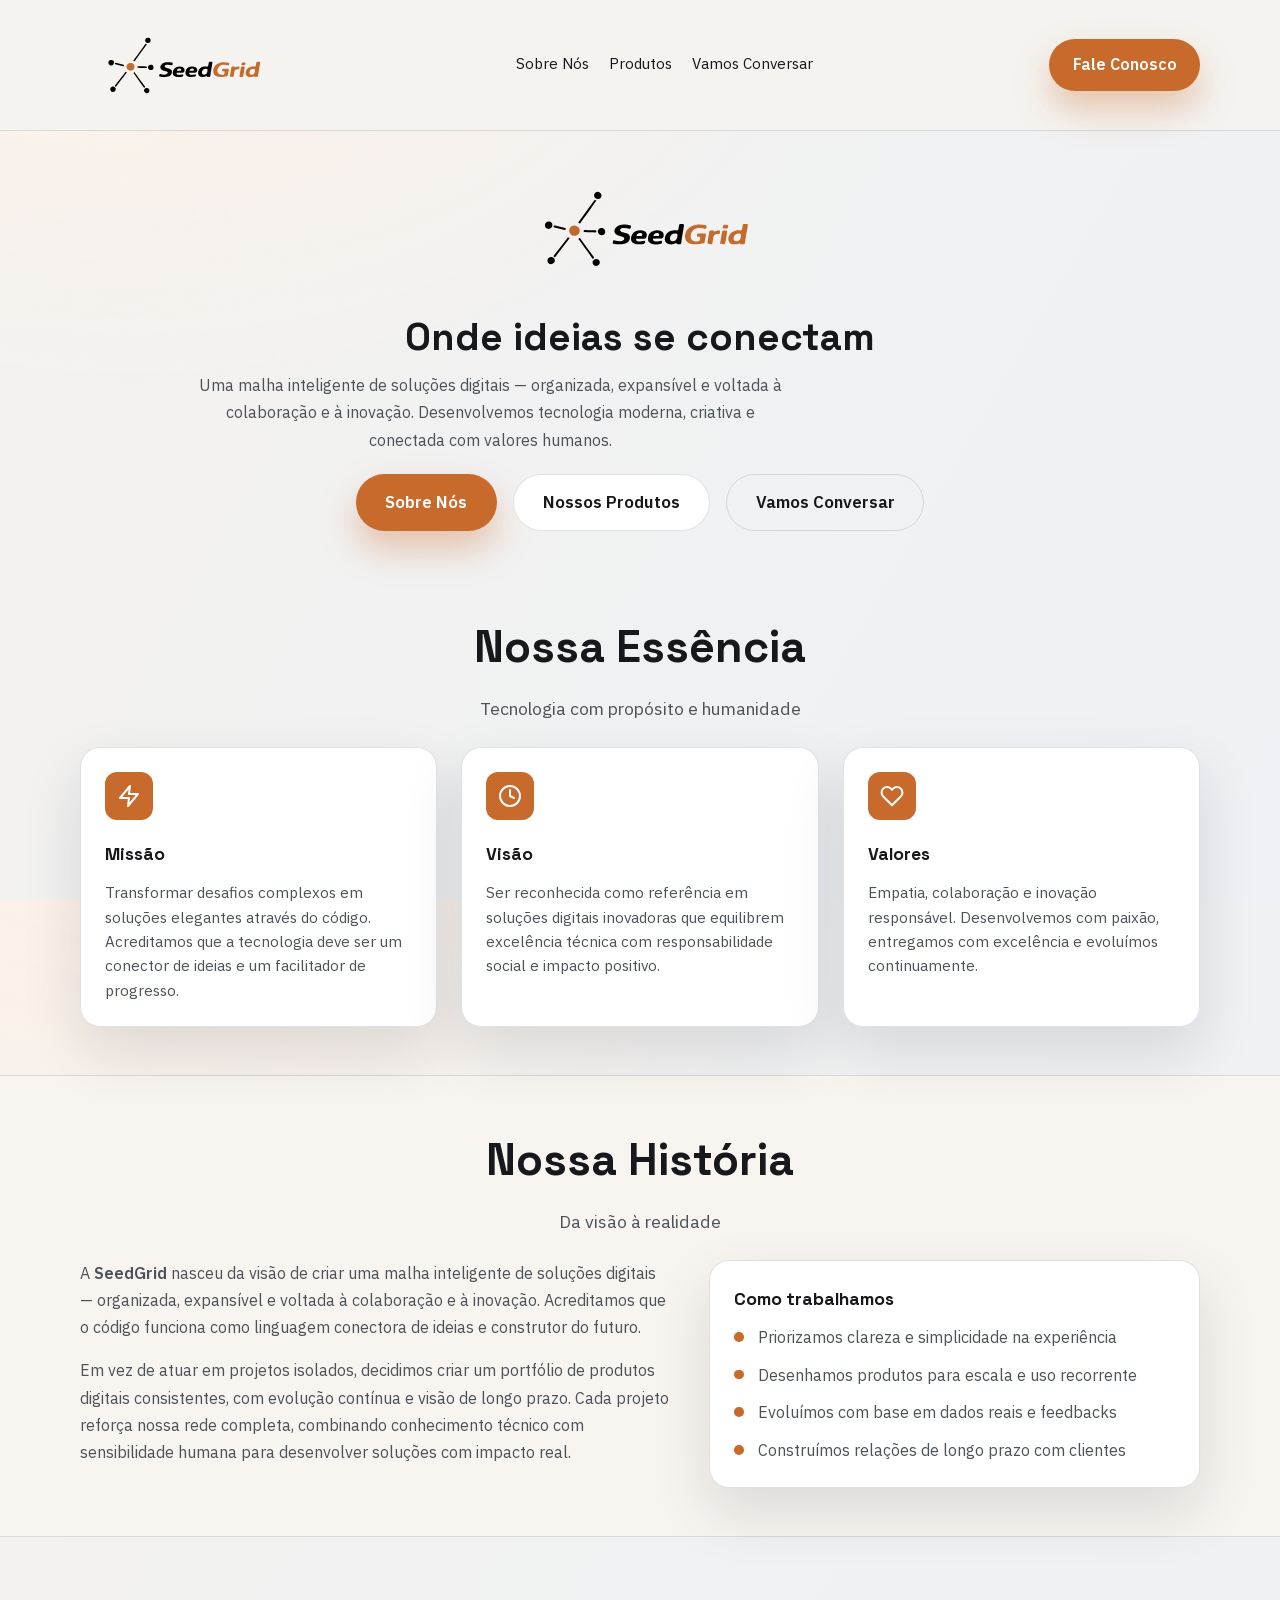
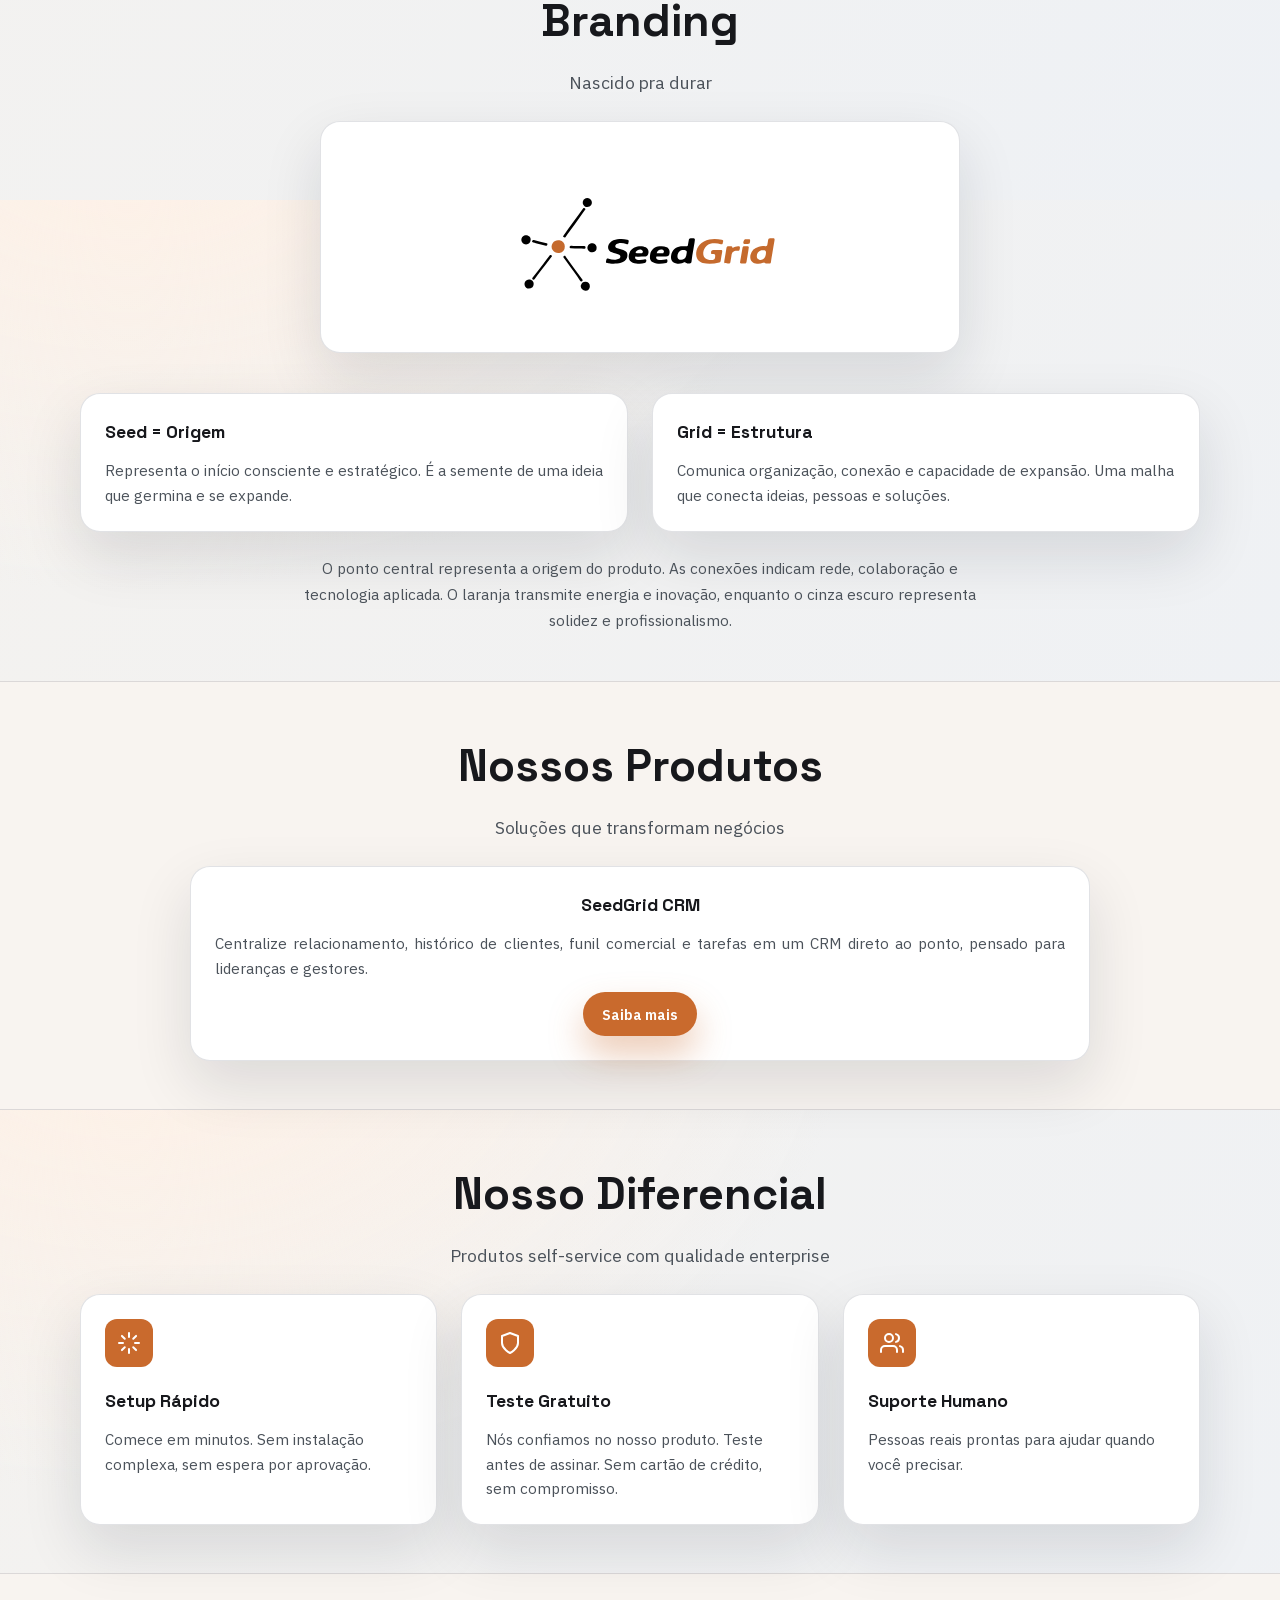
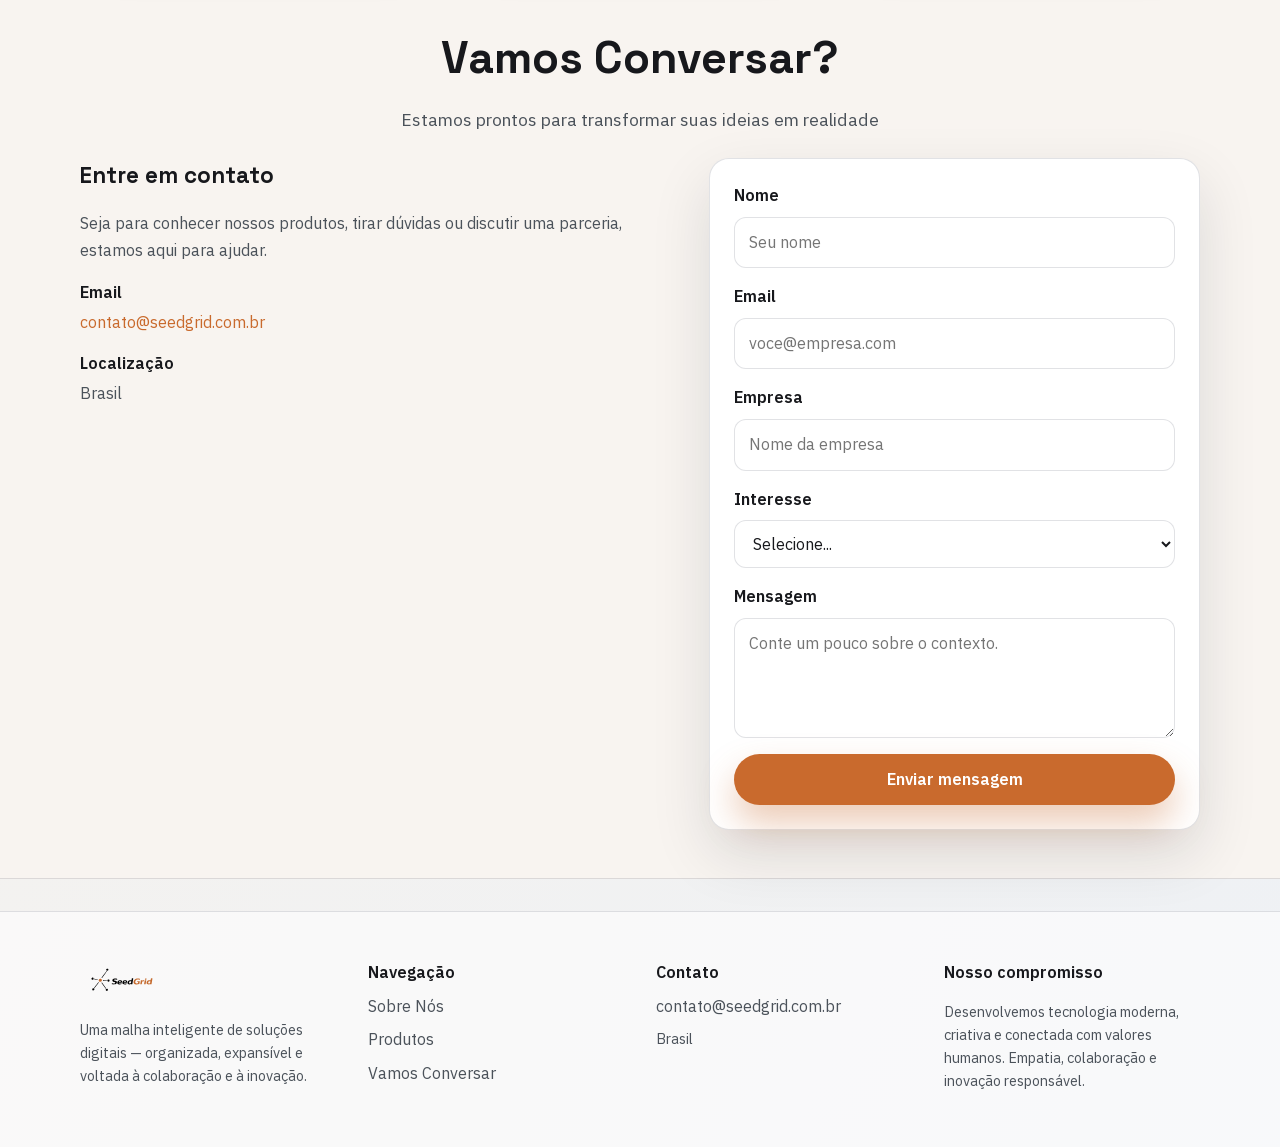
==== commit 4c4d5b67: "Deploy: 258d874f95df500257212d6736e2c9b84023ae97 SeedGrid/institutional-site@258d874f95df500257212d6" ====
--- a/index.html
+++ b/index.html
@@ -1 +1 @@
-<!DOCTYPE html><html lang="pt-BR"><head><meta charSet="utf-8"/><meta name="viewport" content="width=device-width, initial-scale=1"/><link rel="preload" href="/_next/static/media/26d4368bf94c0ec4-s.p.woff2" as="font" crossorigin="" type="font/woff2"/><link rel="preload" href="/_next/static/media/36966cca54120369-s.p.woff2" as="font" crossorigin="" type="font/woff2"/><link rel="preload" as="image" href="/logo-seedgrid.svg"/><link rel="stylesheet" href="/_next/static/css/368e9f8c5cf45c37.css" data-precedence="next"/><link rel="preload" as="script" fetchPriority="low" href="/_next/static/chunks/webpack-0c88a3da052cc435.js"/><script src="/_next/static/chunks/fd9d1056-749e5812300142af.js" async=""></script><script src="/_next/static/chunks/117-7120839b35f2e3e3.js" async=""></script><script src="/_next/static/chunks/main-app-fd188bc3b7be9ad1.js" async=""></script><script src="/_next/static/chunks/972-fe008c56cc430895.js" async=""></script><script src="/_next/static/chunks/app/page-83b9bbc09eb6d328.js" async=""></script><title>SeedGrid | Onde ideias se conectam</title><meta name="description" content="Uma malha inteligente de soluções digitais — organizada, expansível e voltada à colaboração e à inovação."/><link rel="icon" href="/favicon.svg"/><meta name="next-size-adjust"/><script src="/_next/static/chunks/polyfills-42372ed130431b0a.js" noModule=""></script></head><body class="__variable_49a339 __variable_fde359"><div class="page"><header class="site-header"><div class="container header-inner"><a class="logo-link" aria-label="SeedGrid" href="/"><span class="logo"><img src="/logo-seedgrid.svg" alt="SeedGrid" class="logo-img" width="248" height="112"/></span></a><nav class="nav" aria-label="Navegação principal"><a href="/#sobre">Sobre Nós</a><a href="/#produtos">Produtos</a><a href="/#contato">Vamos Conversar</a></nav><div class="header-actions"><a class="btn primary" href="/#contato">Fale Conosco</a></div></div></header><main><section class="hero hero-home"><div class="container hero-center"><div class="animate-in hero-logo"><span class="logo"><img src="/logo-seedgrid.svg" alt="SeedGrid" class="logo-img" width="248" height="112"/></span></div><h1 class="animate-in" style="animation-delay:0.1s">Onde ideias se conectam</h1><p class="hero-subtitle animate-in" style="animation-delay:0.2s">Uma malha inteligente de soluções digitais — organizada, expansível e voltada à colaboração e à inovação. Desenvolvemos tecnologia moderna, criativa e conectada com valores humanos.</p><div class="cta-group animate-in" style="animation-delay:0.3s"><a class="btn primary" href="#sobre">Sobre Nós</a><a class="btn secondary" href="#produtos">Nossos Produtos</a><a class="btn ghost" href="#contato">Vamos Conversar</a></div></div></section><section id="sobre" class="section"><div class="container"><div class="section-head center"><h2 class="section-title-large">Nossa Essência</h2><p class="section-subtitle">Tecnologia com propósito e humanidade</p></div><div class="grid grid-3"><div class="card card-icon animate-in"><div class="card-icon-wrapper"><svg viewBox="0 0 24 24" fill="none" stroke="currentColor" stroke-width="2" stroke-linecap="round" stroke-linejoin="round"><path d="M13 2L3 14h9l-1 8 10-12h-9l1-8z"></path></svg></div><h3>Missão</h3><p>Transformar desafios complexos em soluções elegantes através do código. Acreditamos que a tecnologia deve ser um conector de ideias e um facilitador de progresso.</p></div><div class="card card-icon animate-in" style="animation-delay:0.1s"><div class="card-icon-wrapper"><svg viewBox="0 0 24 24" fill="none" stroke="currentColor" stroke-width="2" stroke-linecap="round" stroke-linejoin="round"><circle cx="12" cy="12" r="10"></circle><polyline points="12 6 12 12 16 14"></polyline></svg></div><h3>Visão</h3><p>Ser reconhecida como referência em soluções digitais inovadoras que equilibrem excelência técnica com responsabilidade social e impacto positivo.</p></div><div class="card card-icon animate-in" style="animation-delay:0.2s"><div class="card-icon-wrapper"><svg viewBox="0 0 24 24" fill="none" stroke="currentColor" stroke-width="2" stroke-linecap="round" stroke-linejoin="round"><path d="M20.84 4.61a5.5 5.5 0 0 0-7.78 0L12 5.67l-1.06-1.06a5.5 5.5 0 0 0-7.78 7.78l1.06 1.06L12 21.23l7.78-7.78 1.06-1.06a5.5 5.5 0 0 0 0-7.78z"></path></svg></div><h3>Valores</h3><p>Empatia, colaboração e inovação responsável. Desenvolvemos com paixão, entregamos com excelência e evoluímos continuamente.</p></div></div></div></section><section id="historia" class="section alt"><div class="container"><div class="section-head center"><h2 class="section-title-large">Nossa História</h2><p class="section-subtitle">Da visão à realidade</p></div><div class="content-split"><div class="content-text"><p>A <strong>SeedGrid</strong> nasceu da visão de criar uma malha inteligente de soluções digitais — organizada, expansível e voltada à colaboração e à inovação. Acreditamos que o código funciona como linguagem conectora de ideias e construtor do futuro.</p><p>Em vez de atuar em projetos isolados, decidimos criar um portfólio de produtos digitais consistentes, com evolução contínua e visão de longo prazo. Cada projeto reforça nossa rede completa, combinando conhecimento técnico com sensibilidade humana para desenvolver soluções com impacto real.</p></div><div class="card"><h3>Como trabalhamos</h3><ul class="list"><li>Priorizamos clareza e simplicidade na experiência</li><li>Desenhamos produtos para escala e uso recorrente</li><li>Evoluímos com base em dados reais e feedbacks</li><li>Construímos relações de longo prazo com clientes</li></ul></div></div></div></section><section id="marca" class="section"><div class="container"><div class="section-head center"><h2 class="section-title-large">Branding</h2><p class="section-subtitle">Nascido pra durar</p></div><div class="brand-content"><div class="brand-logo-display"><span class="logo"><img src="/logo-seedgrid.svg" alt="SeedGrid" class="logo-img" width="248" height="112"/></span></div><div class="brand-explanation"><div class="grid grid-2"><div class="card"><h3>Seed = Origem</h3><p>Representa o início consciente e estratégico. É a semente de uma ideia que germina e se expande.</p></div><div class="card"><h3>Grid = Estrutura</h3><p>Comunica organização, conexão e capacidade de expansão. Uma malha que conecta ideias, pessoas e soluções.</p></div></div><p class="brand-note">O ponto central representa a origem do produto. As conexões indicam rede, colaboração e tecnologia aplicada. O laranja transmite energia e inovação, enquanto o cinza escuro representa solidez e profissionalismo.</p></div></div></div></section><section id="produtos" class="section alt"><div class="container"><div class="section-head center"><h2 class="section-title-large">Nossos Produtos</h2><p class="section-subtitle">Soluções que transformam negócios</p></div><div class="products-grid"><div class="card product-card animate-in" style="animation-delay:0.1s"><h3>SeedGrid CRM</h3><p>Centralize relacionamento, histórico de clientes, funil comercial e tarefas em um CRM direto ao ponto, pensado para lideranças e gestores.</p><a class="btn primary small" href="/produtos/crm/">Saiba mais</a></div><div class="card product-card animate-in" style="animation-delay:0.2s"><span class="badge comming-son">Em breve</span><h3>SeedGrid XXXX</h3><p>Centralize relacionamento, histórico de clientes, funil comercial e tarefas em um CRM direto ao ponto, pensado para lideranças e gestores.</p><a class="btn primary small" href="/produtos/crm/">Saiba mais</a></div></div></div></section><section id="diferencial" class="section"><div class="container"><div class="section-head center"><h2 class="section-title-large">Nosso Diferencial</h2><p class="section-subtitle">Produtos self-service com qualidade enterprise</p></div><div class="grid grid-3"><div class="card card-icon animate-in"><div class="card-icon-wrapper"><svg viewBox="0 0 24 24" fill="none" stroke="currentColor" stroke-width="2" stroke-linecap="round" stroke-linejoin="round"><path d="M12 2v4M12 18v4M4.93 4.93l2.83 2.83M16.24 16.24l2.83 2.83M2 12h4M18 12h4M4.93 19.07l2.83-2.83M16.24 7.76l2.83-2.83"></path></svg></div><h3>Setup Rápido</h3><p>Comece em minutos. Sem instalação complexa, sem espera por aprovação.</p></div><div class="card card-icon animate-in" style="animation-delay:0.1s"><div class="card-icon-wrapper"><svg viewBox="0 0 24 24" fill="none" stroke="currentColor" stroke-width="2" stroke-linecap="round" stroke-linejoin="round"><path d="M12 22s8-4 8-10V5l-8-3-8 3v7c0 6 8 10 8 10z"></path></svg></div><h3>Trial Gratuito</h3><p>Teste antes de assinar. Sem cartão de crédito, sem compromisso.</p></div><div class="card card-icon animate-in" style="animation-delay:0.2s"><div class="card-icon-wrapper"><svg viewBox="0 0 24 24" fill="none" stroke="currentColor" stroke-width="2" stroke-linecap="round" stroke-linejoin="round"><path d="M17 21v-2a4 4 0 0 0-4-4H5a4 4 0 0 0-4 4v2"></path><circle cx="9" cy="7" r="4"></circle><path d="M23 21v-2a4 4 0 0 0-3-3.87M16 3.13a4 4 0 0 1 0 7.75"></path></svg></div><h3>Suporte Humano</h3><p>Pessoas reais prontas para ajudar quando você precisar.</p></div></div></div></section><section id="contato" class="section alt"><div class="container"><div class="section-head center"><h2 class="section-title-large">Vamos Conversar</h2><p class="section-subtitle">Estamos aqui para ouvir você</p></div><div class="contact-options"><div class="card"><h3>Dúvidas</h3><p>Quer entender melhor como nossos produtos funcionam?</p><a class="btn primary small" href="mailto:contato@seedgrid.com.br?subject=Dúvidas">Tirar dúvidas</a></div><div class="card"><h3>Feedback</h3><p>Sua opinião é importante. Conte o que está achando!</p><a class="btn secondary small" href="mailto:contato@seedgrid.com.br?subject=Feedback">Enviar feedback</a></div><div class="card"><h3>Parcerias</h3><p>Interessado em colaborar? Vamos conversar!</p><a class="btn secondary small" href="mailto:contato@seedgrid.com.br?subject=Parcerias">Falar sobre parcerias</a></div></div><div class="contact-info"><p><strong>E-mail:</strong> <a href="mailto:contato@seedgrid.com.br">contato@seedgrid.com.br</a></p><p><strong>Localização:</strong> Brasil</p></div></div></section></main><footer class="site-footer"><div class="container footer-grid"><div><span class="logo"><img src="/logo-seedgrid.svg" alt="SeedGrid" class="logo-img" width="248" height="112"/></span><p class="footer-note">Uma malha inteligente de soluções digitais — organizada, expansível e voltada à colaboração e à inovação.</p></div><div><span class="footer-title">Navegação</span><div class="footer-links"><a href="/#sobre">Sobre Nós</a><a href="/#produtos">Produtos</a><a href="/#contato">Vamos Conversar</a></div></div><div><span class="footer-title">Contato</span><div class="footer-links"><a href="mailto:contato@seedgrid.com.br">contato@seedgrid.com.br</a><span class="footer-note">Brasil</span></div></div><div><span class="footer-title">Nosso compromisso</span><p class="footer-note">Desenvolvemos tecnologia moderna, criativa e conectada com valores humanos. Empatia, colaboração e inovação responsável.</p></div></div></footer></div><script src="/_next/static/chunks/webpack-0c88a3da052cc435.js" async=""></script><script>(self.__next_f=self.__next_f||[]).push([0]);self.__next_f.push([2,null])</script><script>self.__next_f.push([1,"1:HL[\"/_next/static/media/26d4368bf94c0ec4-s.p.woff2\",\"font\",{\"crossOrigin\":\"\",\"type\":\"font/woff2\"}]\n2:HL[\"/_next/static/media/36966cca54120369-s.p.woff2\",\"font\",{\"crossOrigin\":\"\",\"type\":\"font/woff2\"}]\n3:HL[\"/_next/static/css/368e9f8c5cf45c37.css\",\"style\"]\n"])</script><script>self.__next_f.push([1,"4:I[2846,[],\"\"]\n6:I[2972,[\"972\",\"static/chunks/972-fe008c56cc430895.js\",\"931\",\"static/chunks/app/page-83b9bbc09eb6d328.js\"],\"\"]\n7:I[4707,[],\"\"]\n8:I[6423,[],\"\"]\na:I[1060,[],\"\"]\nb:[]\n"])</script><script>self.__next_f.push([1,"0:[\"$\",\"$L4\",null,{\"buildId\":\"s1A6yYAvv-zKma-jAtYBV\",\"assetPrefix\":\"\",\"urlParts\":[\"\",\"\"],\"initialTree\":[\"\",{\"children\":[\"__PAGE__\",{}]},\"$undefined\",\"$undefined\",true],\"initialSeedData\":[\"\",{\"children\":[\"__PAGE__\",{},[[\"$L5\",[[\"$\",\"section\",null,{\"className\":\"hero hero-home\",\"children\":[\"$\",\"div\",null,{\"className\":\"container hero-center\",\"children\":[[\"$\",\"div\",null,{\"className\":\"animate-in hero-logo\",\"children\":[\"$\",\"span\",null,{\"className\":\"logo\",\"children\":[\"$\",\"img\",null,{\"src\":\"/logo-seedgrid.svg\",\"alt\":\"SeedGrid\",\"className\":\"logo-img\",\"width\":\"248\",\"height\":\"112\"}]}]}],[\"$\",\"h1\",null,{\"className\":\"animate-in\",\"style\":{\"animationDelay\":\"0.1s\"},\"children\":\"Onde ideias se conectam\"}],[\"$\",\"p\",null,{\"className\":\"hero-subtitle animate-in\",\"style\":{\"animationDelay\":\"0.2s\"},\"children\":\"Uma malha inteligente de soluções digitais — organizada, expansível e voltada à colaboração e à inovação. Desenvolvemos tecnologia moderna, criativa e conectada com valores humanos.\"}],[\"$\",\"div\",null,{\"className\":\"cta-group animate-in\",\"style\":{\"animationDelay\":\"0.3s\"},\"children\":[[\"$\",\"a\",null,{\"className\":\"btn primary\",\"href\":\"#sobre\",\"children\":\"Sobre Nós\"}],[\"$\",\"a\",null,{\"className\":\"btn secondary\",\"href\":\"#produtos\",\"children\":\"Nossos Produtos\"}],[\"$\",\"a\",null,{\"className\":\"btn ghost\",\"href\":\"#contato\",\"children\":\"Vamos Conversar\"}]]}]]}]}],[\"$\",\"section\",null,{\"id\":\"sobre\",\"className\":\"section\",\"children\":[\"$\",\"div\",null,{\"className\":\"container\",\"children\":[[\"$\",\"div\",null,{\"className\":\"section-head center\",\"children\":[[\"$\",\"h2\",null,{\"className\":\"section-title-large\",\"children\":\"Nossa Essência\"}],[\"$\",\"p\",null,{\"className\":\"section-subtitle\",\"children\":\"Tecnologia com propósito e humanidade\"}]]}],[\"$\",\"div\",null,{\"className\":\"grid grid-3\",\"children\":[[\"$\",\"div\",null,{\"className\":\"card card-icon animate-in\",\"children\":[[\"$\",\"div\",null,{\"className\":\"card-icon-wrapper\",\"children\":[\"$\",\"svg\",null,{\"viewBox\":\"0 0 24 24\",\"fill\":\"none\",\"stroke\":\"currentColor\",\"strokeWidth\":\"2\",\"strokeLinecap\":\"round\",\"strokeLinejoin\":\"round\",\"children\":[\"$\",\"path\",null,{\"d\":\"M13 2L3 14h9l-1 8 10-12h-9l1-8z\"}]}]}],[\"$\",\"h3\",null,{\"children\":\"Missão\"}],[\"$\",\"p\",null,{\"children\":\"Transformar desafios complexos em soluções elegantes através do código. Acreditamos que a tecnologia deve ser um conector de ideias e um facilitador de progresso.\"}]]}],[\"$\",\"div\",null,{\"className\":\"card card-icon animate-in\",\"style\":{\"animationDelay\":\"0.1s\"},\"children\":[[\"$\",\"div\",null,{\"className\":\"card-icon-wrapper\",\"children\":[\"$\",\"svg\",null,{\"viewBox\":\"0 0 24 24\",\"fill\":\"none\",\"stroke\":\"currentColor\",\"strokeWidth\":\"2\",\"strokeLinecap\":\"round\",\"strokeLinejoin\":\"round\",\"children\":[[\"$\",\"circle\",null,{\"cx\":\"12\",\"cy\":\"12\",\"r\":\"10\"}],[\"$\",\"polyline\",null,{\"points\":\"12 6 12 12 16 14\"}]]}]}],[\"$\",\"h3\",null,{\"children\":\"Visão\"}],[\"$\",\"p\",null,{\"children\":\"Ser reconhecida como referência em soluções digitais inovadoras que equilibrem excelência técnica com responsabilidade social e impacto positivo.\"}]]}],[\"$\",\"div\",null,{\"className\":\"card card-icon animate-in\",\"style\":{\"animationDelay\":\"0.2s\"},\"children\":[[\"$\",\"div\",null,{\"className\":\"card-icon-wrapper\",\"children\":[\"$\",\"svg\",null,{\"viewBox\":\"0 0 24 24\",\"fill\":\"none\",\"stroke\":\"currentColor\",\"strokeWidth\":\"2\",\"strokeLinecap\":\"round\",\"strokeLinejoin\":\"round\",\"children\":[\"$\",\"path\",null,{\"d\":\"M20.84 4.61a5.5 5.5 0 0 0-7.78 0L12 5.67l-1.06-1.06a5.5 5.5 0 0 0-7.78 7.78l1.06 1.06L12 21.23l7.78-7.78 1.06-1.06a5.5 5.5 0 0 0 0-7.78z\"}]}]}],[\"$\",\"h3\",null,{\"children\":\"Valores\"}],[\"$\",\"p\",null,{\"children\":\"Empatia, colaboração e inovação responsável. Desenvolvemos com paixão, entregamos com excelência e evoluímos continuamente.\"}]]}]]}]]}]}],[\"$\",\"section\",null,{\"id\":\"historia\",\"className\":\"section alt\",\"children\":[\"$\",\"div\",null,{\"className\":\"container\",\"children\":[[\"$\",\"div\",null,{\"className\":\"section-head center\",\"children\":[[\"$\",\"h2\",null,{\"className\":\"section-title-large\",\"children\":\"Nossa História\"}],[\"$\",\"p\",null,{\"className\":\"section-subtitle\",\"children\":\"Da visão à realidade\"}]]}],[\"$\",\"div\",null,{\"className\":\"content-split\",\"children\":[[\"$\",\"div\",null,{\"className\":\"content-text\",\"children\":[[\"$\",\"p\",null,{\"children\":[\"A \",[\"$\",\"strong\",null,{\"children\":\"SeedGrid\"}],\" nasceu da visão de criar uma malha inteligente de soluções digitais — organizada, expansível e voltada à colaboração e à inovação. Acreditamos que o código funciona como linguagem conectora de ideias e construtor do futuro.\"]}],[\"$\",\"p\",null,{\"children\":\"Em vez de atuar em projetos isolados, decidimos criar um portfólio de produtos digitais consistentes, com evolução contínua e visão de longo prazo. Cada projeto reforça nossa rede completa, combinando conhecimento técnico com sensibilidade humana para desenvolver soluções com impacto real.\"}]]}],[\"$\",\"div\",null,{\"className\":\"card\",\"children\":[[\"$\",\"h3\",null,{\"children\":\"Como trabalhamos\"}],[\"$\",\"ul\",null,{\"className\":\"list\",\"children\":[[\"$\",\"li\",null,{\"children\":\"Priorizamos clareza e simplicidade na experiência\"}],[\"$\",\"li\",null,{\"children\":\"Desenhamos produtos para escala e uso recorrente\"}],[\"$\",\"li\",null,{\"children\":\"Evoluímos com base em dados reais e feedbacks\"}],[\"$\",\"li\",null,{\"children\":\"Construímos relações de longo prazo com clientes\"}]]}]]}]]}]]}]}],[\"$\",\"section\",null,{\"id\":\"marca\",\"className\":\"section\",\"children\":[\"$\",\"div\",null,{\"className\":\"container\",\"children\":[[\"$\",\"div\",null,{\"className\":\"section-head center\",\"children\":[[\"$\",\"h2\",null,{\"className\":\"section-title-large\",\"children\":\"Branding\"}],[\"$\",\"p\",null,{\"className\":\"section-subtitle\",\"children\":\"Nascido pra durar\"}]]}],[\"$\",\"div\",null,{\"className\":\"brand-content\",\"children\":[[\"$\",\"div\",null,{\"className\":\"brand-logo-display\",\"children\":[\"$\",\"span\",null,{\"className\":\"logo\",\"children\":[\"$\",\"img\",null,{\"src\":\"/logo-seedgrid.svg\",\"alt\":\"SeedGrid\",\"className\":\"logo-img\",\"width\":\"248\",\"height\":\"112\"}]}]}],[\"$\",\"div\",null,{\"className\":\"brand-explanation\",\"children\":[[\"$\",\"div\",null,{\"className\":\"grid grid-2\",\"children\":[[\"$\",\"div\",null,{\"className\":\"card\",\"children\":[[\"$\",\"h3\",null,{\"children\":\"Seed = Origem\"}],[\"$\",\"p\",null,{\"children\":\"Representa o início consciente e estratégico. É a semente de uma ideia que germina e se expande.\"}]]}],[\"$\",\"div\",null,{\"className\":\"card\",\"children\":[[\"$\",\"h3\",null,{\"children\":\"Grid = Estrutura\"}],[\"$\",\"p\",null,{\"children\":\"Comunica organização, conexão e capacidade de expansão. Uma malha que conecta ideias, pessoas e soluções.\"}]]}]]}],[\"$\",\"p\",null,{\"className\":\"brand-note\",\"children\":\"O ponto central representa a origem do produto. As conexões indicam rede, colaboração e tecnologia aplicada. O laranja transmite energia e inovação, enquanto o cinza escuro representa solidez e profissionalismo.\"}]]}]]}]]}]}],[\"$\",\"section\",null,{\"id\":\"produtos\",\"className\":\"section alt\",\"children\":[\"$\",\"div\",null,{\"className\":\"container\",\"children\":[[\"$\",\"div\",null,{\"className\":\"section-head center\",\"children\":[[\"$\",\"h2\",null,{\"className\":\"section-title-large\",\"children\":\"Nossos Produtos\"}],[\"$\",\"p\",null,{\"className\":\"section-subtitle\",\"children\":\"Soluções que transformam negócios\"}]]}],[\"$\",\"div\",null,{\"className\":\"products-grid\",\"children\":[[\"$\",\"div\",\"crm\",{\"className\":\"card product-card animate-in\",\"style\":{\"animationDelay\":\"0.1s\"},\"children\":[false,[\"$\",\"h3\",null,{\"children\":\"SeedGrid CRM\"}],[\"$\",\"p\",null,{\"children\":\"Centralize relacionamento, histórico de clientes, funil comercial e tarefas em um CRM direto ao ponto, pensado para lideranças e gestores.\"}],[\"$\",\"$L6\",null,{\"className\":\"btn primary small\",\"href\":\"/produtos/crm\",\"children\":\"Saiba mais\"}]]}],[\"$\",\"div\",\"crm\",{\"className\":\"card product-card animate-in\",\"style\":{\"animationDelay\":\"0.2s\"},\"children\":[[\"$\",\"span\",null,{\"className\":\"badge comming-son\",\"children\":\"Em breve\"}],[\"$\",\"h3\",null,{\"children\":\"SeedGrid XXXX\"}],[\"$\",\"p\",null,{\"children\":\"Centralize relacionamento, histórico de clientes, funil comercial e tarefas em um CRM direto ao ponto, pensado para lideranças e gestores.\"}],[\"$\",\"$L6\",null,{\"className\":\"btn primary small\",\"href\":\"/produtos/crm\",\"children\":\"Saiba mais\"}]]}]]}]]}]}],[\"$\",\"section\",null,{\"id\":\"diferencial\",\"className\":\"section\",\"children\":[\"$\",\"div\",null,{\"className\":\"container\",\"children\":[[\"$\",\"div\",null,{\"className\":\"section-head center\",\"children\":[[\"$\",\"h2\",null,{\"className\":\"section-title-large\",\"children\":\"Nosso Diferencial\"}],[\"$\",\"p\",null,{\"className\":\"section-subtitle\",\"children\":\"Produtos self-service com qualidade enterprise\"}]]}],[\"$\",\"div\",null,{\"className\":\"grid grid-3\",\"children\":[[\"$\",\"div\",null,{\"className\":\"card card-icon animate-in\",\"children\":[[\"$\",\"div\",null,{\"className\":\"card-icon-wrapper\",\"children\":[\"$\",\"svg\",null,{\"viewBox\":\"0 0 24 24\",\"fill\":\"none\",\"stroke\":\"currentColor\",\"strokeWidth\":\"2\",\"strokeLinecap\":\"round\",\"strokeLinejoin\":\"round\",\"children\":[\"$\",\"path\",null,{\"d\":\"M12 2v4M12 18v4M4.93 4.93l2.83 2.83M16.24 16.24l2.83 2.83M2 12h4M18 12h4M4.93 19.07l2.83-2.83M16.24 7.76l2.83-2.83\"}]}]}],[\"$\",\"h3\",null,{\"children\":\"Setup Rápido\"}],[\"$\",\"p\",null,{\"children\":\"Comece em minutos. Sem instalação complexa, sem espera por aprovação.\"}]]}],[\"$\",\"div\",null,{\"className\":\"card card-icon animate-in\",\"style\":{\"animationDelay\":\"0.1s\"},\"children\":[[\"$\",\"div\",null,{\"className\":\"card-icon-wrapper\",\"children\":[\"$\",\"svg\",null,{\"viewBox\":\"0 0 24 24\",\"fill\":\"none\",\"stroke\":\"currentColor\",\"strokeWidth\":\"2\",\"strokeLinecap\":\"round\",\"strokeLinejoin\":\"round\",\"children\":[\"$\",\"path\",null,{\"d\":\"M12 22s8-4 8-10V5l-8-3-8 3v7c0 6 8 10 8 10z\"}]}]}],[\"$\",\"h3\",null,{\"children\":\"Trial Gratuito\"}],[\"$\",\"p\",null,{\"children\":\"Teste antes de assinar. Sem cartão de crédito, sem compromisso.\"}]]}],[\"$\",\"div\",null,{\"className\":\"card card-icon animate-in\",\"style\":{\"animationDelay\":\"0.2s\"},\"children\":[[\"$\",\"div\",null,{\"className\":\"card-icon-wrapper\",\"children\":[\"$\",\"svg\",null,{\"viewBox\":\"0 0 24 24\",\"fill\":\"none\",\"stroke\":\"currentColor\",\"strokeWidth\":\"2\",\"strokeLinecap\":\"round\",\"strokeLinejoin\":\"round\",\"children\":[[\"$\",\"path\",null,{\"d\":\"M17 21v-2a4 4 0 0 0-4-4H5a4 4 0 0 0-4 4v2\"}],[\"$\",\"circle\",null,{\"cx\":\"9\",\"cy\":\"7\",\"r\":\"4\"}],[\"$\",\"path\",null,{\"d\":\"M23 21v-2a4 4 0 0 0-3-3.87M16 3.13a4 4 0 0 1 0 7.75\"}]]}]}],[\"$\",\"h3\",null,{\"children\":\"Suporte Humano\"}],[\"$\",\"p\",null,{\"children\":\"Pessoas reais prontas para ajudar quando você precisar.\"}]]}]]}]]}]}],[\"$\",\"section\",null,{\"id\":\"contato\",\"className\":\"section alt\",\"children\":[\"$\",\"div\",null,{\"className\":\"container\",\"children\":[[\"$\",\"div\",null,{\"className\":\"section-head center\",\"children\":[[\"$\",\"h2\",null,{\"className\":\"section-title-large\",\"children\":\"Vamos Conversar\"}],[\"$\",\"p\",null,{\"className\":\"section-subtitle\",\"children\":\"Estamos aqui para ouvir você\"}]]}],[\"$\",\"div\",null,{\"className\":\"contact-options\",\"children\":[[\"$\",\"div\",null,{\"className\":\"card\",\"children\":[[\"$\",\"h3\",null,{\"children\":\"Dúvidas\"}],[\"$\",\"p\",null,{\"children\":\"Quer entender melhor como nossos produtos funcionam?\"}],[\"$\",\"a\",null,{\"className\":\"btn primary small\",\"href\":\"mailto:contato@seedgrid.com.br?subject=Dúvidas\",\"children\":\"Tirar dúvidas\"}]]}],[\"$\",\"div\",null,{\"className\":\"card\",\"children\":[[\"$\",\"h3\",null,{\"children\":\"Feedback\"}],[\"$\",\"p\",null,{\"children\":\"Sua opinião é importante. Conte o que está achando!\"}],[\"$\",\"a\",null,{\"className\":\"btn secondary small\",\"href\":\"mailto:contato@seedgrid.com.br?subject=Feedback\",\"children\":\"Enviar feedback\"}]]}],[\"$\",\"div\",null,{\"className\":\"card\",\"children\":[[\"$\",\"h3\",null,{\"children\":\"Parcerias\"}],[\"$\",\"p\",null,{\"children\":\"Interessado em colaborar? Vamos conversar!\"}],[\"$\",\"a\",null,{\"className\":\"btn secondary small\",\"href\":\"mailto:contato@seedgrid.com.br?subject=Parcerias\",\"children\":\"Falar sobre parcerias\"}]]}]]}],[\"$\",\"div\",null,{\"className\":\"contact-info\",\"children\":[[\"$\",\"p\",null,{\"children\":[[\"$\",\"strong\",null,{\"children\":\"E-mail:\"}],\" \",[\"$\",\"a\",null,{\"href\":\"mailto:contato@seedgrid.com.br\",\"children\":\"contato@seedgrid.com.br\"}]]}],[\"$\",\"p\",null,{\"children\":[[\"$\",\"strong\",null,{\"children\":\"Localização:\"}],\" Brasil\"]}]]}]]}]}]],null],null],null]},[[[[\"$\",\"link\",\"0\",{\"rel\":\"stylesheet\",\"href\":\"/_next/static/css/368e9f8c5cf45c37.css\",\"precedence\":\"next\",\"crossOrigin\":\"$undefined\"}]],[\"$\",\"html\",null,{\"lang\":\"pt-BR\",\"children\":[\"$\",\"body\",null,{\"className\":\"__variable_49a339 __variable_fde359\",\"children\":[\"$\",\"div\",null,{\"className\":\"page\",\"children\":[[\"$\",\"header\",null,{\"className\":\"site-header\",\"children\":[\"$\",\"div\",null,{\"className\":\"container header-inner\",\"children\":[[\"$\",\"$L6\",null,{\"className\":\"logo-link\",\"href\":\"/\",\"aria-label\":\"SeedGrid\",\"children\":[\"$\",\"span\",null,{\"className\":\"logo\",\"children\":[\"$\",\"img\",null,{\"src\":\"/logo-seedgrid.svg\",\"alt\":\"SeedGrid\",\"className\":\"logo-img\",\"width\":\"248\",\"height\":\"112\"}]}]}],[\"$\",\"nav\",null,{\"className\":\"nav\",\"aria-label\":\"Navegação principal\",\"children\":[[\"$\",\"a\",null,{\"href\":\"/#sobre\",\"children\":\"Sobre Nós\"}],[\"$\",\"a\",null,{\"href\":\"/#produtos\",\"children\":\"Produtos\"}],[\"$\",\"a\",null,{\"href\":\"/#contato\",\"children\":\"Vamos Conversar\"}]]}],[\"$\",\"div\",null,{\"className\":\"header-actions\",\"children\":[\"$\",\"a\",null,{\"className\":\"btn primary\",\"href\":\"/#contato\",\"children\":\"Fale Conosco\"}]}]]}]}],[\"$\",\"main\",null,{\"children\":[\"$\",\"$L7\",null,{\"parallelRouterKey\":\"children\",\"segmentPath\":[\"children\"],\"error\":\"$undefined\",\"errorStyles\":\"$undefined\",\"errorScripts\":\"$undefined\",\"template\":[\"$\",\"$L8\",null,{}],\"templateStyles\":\"$undefined\",\"templateScripts\":\"$undefined\",\"notFound\":[[\"$\",\"title\",null,{\"children\":\"404: This page could not be found.\"}],[\"$\",\"div\",null,{\"style\":{\"fontFamily\":\"system-ui,\\\"Segoe UI\\\",Roboto,Helvetica,Arial,sans-serif,\\\"Apple Color Emoji\\\",\\\"Segoe UI Emoji\\\"\",\"height\":\"100vh\",\"textAlign\":\"center\",\"display\":\"flex\",\"flexDirection\":\"column\",\"alignItems\":\"center\",\"justifyContent\":\"center\"},\"children\":[\"$\",\"div\",null,{\"children\":[[\"$\",\"style\",null,{\"dangerouslySetInnerHTML\":{\"__html\":\"body{color:#000;background:#fff;margin:0}.next-error-h1{border-right:1px solid rgba(0,0,0,.3)}@media (prefers-color-scheme:dark){body{color:#fff;background:#000}.next-error-h1{border-right:1px solid rgba(255,255,255,.3)}}\"}}],[\"$\",\"h1\",null,{\"className\":\"next-error-h1\",\"style\":{\"display\":\"inline-block\",\"margin\":\"0 20px 0 0\",\"padding\":\"0 23px 0 0\",\"fontSize\":24,\"fontWeight\":500,\"verticalAlign\":\"top\",\"lineHeight\":\"49px\"},\"children\":\"404\"}],[\"$\",\"div\",null,{\"style\":{\"display\":\"inline-block\"},\"children\":[\"$\",\"h2\",null,{\"style\":{\"fontSize\":14,\"fontWeight\":400,\"lineHeight\":\"49px\",\"margin\":0},\"children\":\"This page could not be found.\"}]}]]}]}]],\"notFoundStyles\":[]}]}],[\"$\",\"footer\",null,{\"className\":\"site-footer\",\"children\":[\"$\",\"div\",null,{\"className\":\"container footer-grid\",\"children\":[[\"$\",\"div\",null,{\"children\":[[\"$\",\"span\",null,{\"className\":\"logo\",\"children\":[\"$\",\"img\",null,{\"src\":\"/logo-seedgrid.svg\",\"alt\":\"SeedGrid\",\"className\":\"logo-img\",\"width\":\"248\",\"height\":\"112\"}]}],[\"$\",\"p\",null,{\"className\":\"footer-note\",\"children\":\"Uma malha inteligente de soluções digitais — organizada, expansível e voltada à colaboração e à inovação.\"}]]}],[\"$\",\"div\",null,{\"children\":[[\"$\",\"span\",null,{\"className\":\"footer-title\",\"children\":\"Navegação\"}],[\"$\",\"div\",null,{\"className\":\"footer-links\",\"children\":[[\"$\",\"a\",null,{\"href\":\"/#sobre\",\"children\":\"Sobre Nós\"}],[\"$\",\"a\",null,{\"href\":\"/#produtos\",\"children\":\"Produtos\"}],[\"$\",\"a\",null,{\"href\":\"/#contato\",\"children\":\"Vamos Conversar\"}]]}]]}],[\"$\",\"div\",null,{\"children\":[[\"$\",\"span\",null,{\"className\":\"footer-title\",\"children\":\"Contato\"}],[\"$\",\"div\",null,{\"className\":\"footer-links\",\"children\":[[\"$\",\"a\",null,{\"href\":\"mailto:contato@seedgrid.com.br\",\"children\":\"contato@seedgrid.com.br\"}],[\"$\",\"span\",null,{\"className\":\"footer-note\",\"children\":\"Brasil\"}]]}]]}],[\"$\",\"div\",null,{\"children\":[[\"$\",\"span\",null,{\"className\":\"footer-title\",\"children\":\"Nosso compromisso\"}],[\"$\",\"p\",null,{\"className\":\"footer-note\",\"children\":\"Desenvolvemos tecnologia moderna, criativa e conectada com valores humanos. Empatia, colaboração e inovação responsável.\"}]]}]]}]}]]}]}]}]],null],null],\"couldBeIntercepted\":false,\"initialHead\":[null,\"$L9\"],\"globalErrorComponent\":\"$a\",\"missingSlots\":\"$Wb\"}]\n"])</script><script>self.__next_f.push([1,"9:[[\"$\",\"meta\",\"0\",{\"name\":\"viewport\",\"content\":\"width=device-width, initial-scale=1\"}],[\"$\",\"meta\",\"1\",{\"charSet\":\"utf-8\"}],[\"$\",\"title\",\"2\",{\"children\":\"SeedGrid | Onde ideias se conectam\"}],[\"$\",\"meta\",\"3\",{\"name\":\"description\",\"content\":\"Uma malha inteligente de soluções digitais — organizada, expansível e voltada à colaboração e à inovação.\"}],[\"$\",\"link\",\"4\",{\"rel\":\"icon\",\"href\":\"/favicon.svg\"}],[\"$\",\"meta\",\"5\",{\"name\":\"next-size-adjust\"}]]\n5:null\n"])</script></body></html>+<!DOCTYPE html><html lang="pt-BR"><head><meta charSet="utf-8"/><meta name="viewport" content="width=device-width, initial-scale=1"/><link rel="preload" href="/_next/static/media/26d4368bf94c0ec4-s.p.woff2" as="font" crossorigin="" type="font/woff2"/><link rel="preload" href="/_next/static/media/36966cca54120369-s.p.woff2" as="font" crossorigin="" type="font/woff2"/><link rel="preload" as="image" href="/logo-seedgrid.svg"/><link rel="stylesheet" href="/_next/static/css/9e832021af1cafbd.css" data-precedence="next"/><link rel="preload" as="script" fetchPriority="low" href="/_next/static/chunks/webpack-0c88a3da052cc435.js"/><script src="/_next/static/chunks/fd9d1056-749e5812300142af.js" async=""></script><script src="/_next/static/chunks/117-7120839b35f2e3e3.js" async=""></script><script src="/_next/static/chunks/main-app-fd188bc3b7be9ad1.js" async=""></script><script src="/_next/static/chunks/972-fe008c56cc430895.js" async=""></script><script src="/_next/static/chunks/app/page-83b9bbc09eb6d328.js" async=""></script><title>SeedGrid | Onde ideias se conectam</title><meta name="description" content="Uma malha inteligente de soluções digitais — organizada, expansível e voltada à colaboração e à inovação."/><link rel="icon" href="/favicon.svg"/><meta name="next-size-adjust"/><script src="/_next/static/chunks/polyfills-42372ed130431b0a.js" noModule=""></script></head><body class="__variable_49a339 __variable_fde359"><div class="page"><header class="site-header"><div class="container header-inner"><a class="logo-link" aria-label="SeedGrid" href="/"><span class="logo"><img src="/logo-seedgrid.svg" alt="SeedGrid" class="logo-img" width="248" height="112"/></span></a><nav class="nav" aria-label="Navegação principal"><a href="/#sobre">Sobre Nós</a><a href="/#produtos">Produtos</a><a href="/#contato">Vamos Conversar</a></nav><div class="header-actions"><a class="btn primary" href="/#contato">Fale Conosco</a></div></div></header><main><section class="hero hero-home"><div class="container hero-center"><div class="animate-in hero-logo"><span class="logo"><img src="/logo-seedgrid.svg" alt="SeedGrid" class="logo-img" width="248" height="112"/></span></div><h1 class="animate-in" style="animation-delay:0.1s">Onde ideias se conectam</h1><p class="hero-subtitle animate-in" style="animation-delay:0.2s">Uma malha inteligente de soluções digitais — organizada, expansível e voltada à colaboração e à inovação. Desenvolvemos tecnologia moderna, criativa e conectada com valores humanos.</p><div class="cta-group animate-in" style="animation-delay:0.3s"><a class="btn primary" href="#sobre">Sobre Nós</a><a class="btn secondary" href="#produtos">Nossos Produtos</a><a class="btn ghost" href="#contato">Vamos Conversar</a></div></div></section><section id="sobre" class="section"><div class="container"><div class="section-head center"><h2 class="section-title-large">Nossa Essência</h2><p class="section-subtitle">Tecnologia com propósito e humanidade</p></div><div class="grid grid-3"><div class="card card-icon animate-in"><div class="card-icon-wrapper"><svg viewBox="0 0 24 24" fill="none" stroke="currentColor" stroke-width="2" stroke-linecap="round" stroke-linejoin="round"><path d="M13 2L3 14h9l-1 8 10-12h-9l1-8z"></path></svg></div><h3>Missão</h3><p>Transformar desafios complexos em soluções elegantes através do código. Acreditamos que a tecnologia deve ser um conector de ideias e um facilitador de progresso.</p></div><div class="card card-icon animate-in" style="animation-delay:0.1s"><div class="card-icon-wrapper"><svg viewBox="0 0 24 24" fill="none" stroke="currentColor" stroke-width="2" stroke-linecap="round" stroke-linejoin="round"><circle cx="12" cy="12" r="10"></circle><polyline points="12 6 12 12 16 14"></polyline></svg></div><h3>Visão</h3><p>Ser reconhecida como referência em soluções digitais inovadoras que equilibrem excelência técnica com responsabilidade social e impacto positivo.</p></div><div class="card card-icon animate-in" style="animation-delay:0.2s"><div class="card-icon-wrapper"><svg viewBox="0 0 24 24" fill="none" stroke="currentColor" stroke-width="2" stroke-linecap="round" stroke-linejoin="round"><path d="M20.84 4.61a5.5 5.5 0 0 0-7.78 0L12 5.67l-1.06-1.06a5.5 5.5 0 0 0-7.78 7.78l1.06 1.06L12 21.23l7.78-7.78 1.06-1.06a5.5 5.5 0 0 0 0-7.78z"></path></svg></div><h3>Valores</h3><p>Empatia, colaboração e inovação responsável. Desenvolvemos com paixão, entregamos com excelência e evoluímos continuamente.</p></div></div></div></section><section id="historia" class="section alt"><div class="container"><div class="section-head center"><h2 class="section-title-large">Nossa História</h2><p class="section-subtitle">Da visão à realidade</p></div><div class="content-split"><div class="content-text"><p>A <strong>SeedGrid</strong> nasceu da visão de criar uma malha inteligente de soluções digitais — organizada, expansível e voltada à colaboração e à inovação. Acreditamos que o código funciona como linguagem conectora de ideias e construtor do futuro.</p><p>Em vez de atuar em projetos isolados, decidimos criar um portfólio de produtos digitais consistentes, com evolução contínua e visão de longo prazo. Cada projeto reforça nossa rede completa, combinando conhecimento técnico com sensibilidade humana para desenvolver soluções com impacto real.</p></div><div class="card"><h3>Como trabalhamos</h3><ul class="list"><li>Priorizamos clareza e simplicidade na experiência</li><li>Desenhamos produtos para escala e uso recorrente</li><li>Evoluímos com base em dados reais e feedbacks</li><li>Construímos relações de longo prazo com clientes</li></ul></div></div></div></section><section id="marca" class="section"><div class="container"><div class="section-head center"><h2 class="section-title-large">Branding</h2><p class="section-subtitle">Nascido pra durar</p></div><div class="brand-content"><div class="brand-logo-display"><span class="logo"><img src="/logo-seedgrid.svg" alt="SeedGrid" class="logo-img" width="248" height="112"/></span></div><div class="brand-explanation"><div class="grid grid-2"><div class="card"><h3>Seed = Origem</h3><p>Representa o início consciente e estratégico. É a semente de uma ideia que germina e se expande.</p></div><div class="card"><h3>Grid = Estrutura</h3><p>Comunica organização, conexão e capacidade de expansão. Uma malha que conecta ideias, pessoas e soluções.</p></div></div><p class="brand-note">O ponto central representa a origem do produto. As conexões indicam rede, colaboração e tecnologia aplicada. O laranja transmite energia e inovação, enquanto o cinza escuro representa solidez e profissionalismo.</p></div></div></div></section><section id="produtos" class="section alt"><div class="container"><div class="section-head center"><h2 class="section-title-large">Nossos Produtos</h2><p class="section-subtitle">Soluções que transformam negócios</p></div><div class="products-grid"><div class="card product-card animate-in" style="animation-delay:0.1s"><div class="product-card-title"><h3>SeedGrid CRM</h3></div><p>Centralize relacionamento, histórico de clientes, funil comercial e tarefas em um CRM direto ao ponto, pensado para lideranças e gestores.</p><a class="btn primary small" href="/produtos/crm/">Saiba mais</a></div></div></div></section><section id="diferencial" class="section"><div class="container"><div class="section-head center"><h2 class="section-title-large">Nosso Diferencial</h2><p class="section-subtitle">Produtos self-service com qualidade enterprise</p></div><div class="grid grid-3"><div class="card card-icon animate-in"><div class="card-icon-wrapper"><svg viewBox="0 0 24 24" fill="none" stroke="currentColor" stroke-width="2" stroke-linecap="round" stroke-linejoin="round"><path d="M12 2v4M12 18v4M4.93 4.93l2.83 2.83M16.24 16.24l2.83 2.83M2 12h4M18 12h4M4.93 19.07l2.83-2.83M16.24 7.76l2.83-2.83"></path></svg></div><h3>Setup Rápido</h3><p>Comece em minutos. Sem instalação complexa, sem espera por aprovação.</p></div><div class="card card-icon animate-in" style="animation-delay:0.1s"><div class="card-icon-wrapper"><svg viewBox="0 0 24 24" fill="none" stroke="currentColor" stroke-width="2" stroke-linecap="round" stroke-linejoin="round"><path d="M12 22s8-4 8-10V5l-8-3-8 3v7c0 6 8 10 8 10z"></path></svg></div><h3>Teste Gratuito</h3><p>Nós confiamos no nosso produto. Teste antes de assinar. Sem cartão de crédito, sem compromisso.</p></div><div class="card card-icon animate-in" style="animation-delay:0.2s"><div class="card-icon-wrapper"><svg viewBox="0 0 24 24" fill="none" stroke="currentColor" stroke-width="2" stroke-linecap="round" stroke-linejoin="round"><path d="M17 21v-2a4 4 0 0 0-4-4H5a4 4 0 0 0-4 4v2"></path><circle cx="9" cy="7" r="4"></circle><path d="M23 21v-2a4 4 0 0 0-3-3.87M16 3.13a4 4 0 0 1 0 7.75"></path></svg></div><h3>Suporte Humano</h3><p>Pessoas reais prontas para ajudar quando você precisar.</p></div></div></div></section><section id="contato" class="section alt"><div class="container"><div class="section-head center"><h2 class="section-title-large">Vamos Conversar?</h2><p class="section-subtitle">Estamos prontos para transformar suas ideias em realidade</p></div><div class="content-split contact-split"><div class="content-text contact-intro"><h3>Entre em contato</h3><p>Seja para conhecer nossos produtos, tirar dúvidas ou discutir uma parceria, estamos aqui para ajudar.</p><div class="contact-details"><div class="contact-detail"><span class="contact-label">Email</span><a class="contact-value" href="mailto:contato@seedgrid.com.br">contato@seedgrid.com.br</a></div><div class="contact-detail"><span class="contact-label">Localização</span><span class="contact-value">Brasil</span></div></div></div><form class="card form"><div class="field"><label for="nome">Nome</label><input id="nome" type="text" placeholder="Seu nome" name="nome"/></div><div class="field"><label for="email">Email</label><input id="email" type="email" placeholder="voce@empresa.com" name="email"/></div><div class="field"><label for="empresa">Empresa</label><input id="empresa" type="text" placeholder="Nome da empresa" name="empresa"/></div><div class="field"><label for="interesse">Interesse</label><select id="interesse" name="interesse"><option value="" disabled="" selected="">Selecione...</option><option value="demo">Solicitar demonstracao</option><option value="comercial">Falar com o comercial</option><option value="parceria">Parcerias e canais</option></select></div><div class="field"><label for="mensagem">Mensagem</label><textarea id="mensagem" name="mensagem" placeholder="Conte um pouco sobre o contexto."></textarea></div><button class="btn primary" type="submit">Enviar mensagem</button></form></div></div></section></main><footer class="site-footer"><div class="container footer-grid"><div><span class="logo"><img src="/logo-seedgrid.svg" alt="SeedGrid" class="logo-img" width="248" height="112"/></span><p class="footer-note">Uma malha inteligente de soluções digitais — organizada, expansível e voltada à colaboração e à inovação.</p></div><div><span class="footer-title">Navegação</span><div class="footer-links"><a href="/#sobre">Sobre Nós</a><a href="/#produtos">Produtos</a><a href="/#contato">Vamos Conversar</a></div></div><div><span class="footer-title">Contato</span><div class="footer-links"><a href="mailto:contato@seedgrid.com.br">contato@seedgrid.com.br</a><span class="footer-note">Brasil</span></div></div><div><span class="footer-title">Nosso compromisso</span><p class="footer-note">Desenvolvemos tecnologia moderna, criativa e conectada com valores humanos. Empatia, colaboração e inovação responsável.</p></div></div></footer></div><script src="/_next/static/chunks/webpack-0c88a3da052cc435.js" async=""></script><script>(self.__next_f=self.__next_f||[]).push([0]);self.__next_f.push([2,null])</script><script>self.__next_f.push([1,"1:HL[\"/_next/static/media/26d4368bf94c0ec4-s.p.woff2\",\"font\",{\"crossOrigin\":\"\",\"type\":\"font/woff2\"}]\n2:HL[\"/_next/static/media/36966cca54120369-s.p.woff2\",\"font\",{\"crossOrigin\":\"\",\"type\":\"font/woff2\"}]\n3:HL[\"/_next/static/css/9e832021af1cafbd.css\",\"style\"]\n"])</script><script>self.__next_f.push([1,"4:I[2846,[],\"\"]\n6:I[2972,[\"972\",\"static/chunks/972-fe008c56cc430895.js\",\"931\",\"static/chunks/app/page-83b9bbc09eb6d328.js\"],\"\"]\n7:I[4707,[],\"\"]\n8:I[6423,[],\"\"]\na:I[1060,[],\"\"]\nb:[]\n"])</script><script>self.__next_f.push([1,"0:[\"$\",\"$L4\",null,{\"buildId\":\"-mYOodNKcWQ74hELwNWvg\",\"assetPrefix\":\"\",\"urlParts\":[\"\",\"\"],\"initialTree\":[\"\",{\"children\":[\"__PAGE__\",{}]},\"$undefined\",\"$undefined\",true],\"initialSeedData\":[\"\",{\"children\":[\"__PAGE__\",{},[[\"$L5\",[[\"$\",\"section\",null,{\"className\":\"hero hero-home\",\"children\":[\"$\",\"div\",null,{\"className\":\"container hero-center\",\"children\":[[\"$\",\"div\",null,{\"className\":\"animate-in hero-logo\",\"children\":[\"$\",\"span\",null,{\"className\":\"logo\",\"children\":[\"$\",\"img\",null,{\"src\":\"/logo-seedgrid.svg\",\"alt\":\"SeedGrid\",\"className\":\"logo-img\",\"width\":\"248\",\"height\":\"112\"}]}]}],[\"$\",\"h1\",null,{\"className\":\"animate-in\",\"style\":{\"animationDelay\":\"0.1s\"},\"children\":\"Onde ideias se conectam\"}],[\"$\",\"p\",null,{\"className\":\"hero-subtitle animate-in\",\"style\":{\"animationDelay\":\"0.2s\"},\"children\":\"Uma malha inteligente de soluções digitais — organizada, expansível e voltada à colaboração e à inovação. Desenvolvemos tecnologia moderna, criativa e conectada com valores humanos.\"}],[\"$\",\"div\",null,{\"className\":\"cta-group animate-in\",\"style\":{\"animationDelay\":\"0.3s\"},\"children\":[[\"$\",\"a\",null,{\"className\":\"btn primary\",\"href\":\"#sobre\",\"children\":\"Sobre Nós\"}],[\"$\",\"a\",null,{\"className\":\"btn secondary\",\"href\":\"#produtos\",\"children\":\"Nossos Produtos\"}],[\"$\",\"a\",null,{\"className\":\"btn ghost\",\"href\":\"#contato\",\"children\":\"Vamos Conversar\"}]]}]]}]}],[\"$\",\"section\",null,{\"id\":\"sobre\",\"className\":\"section\",\"children\":[\"$\",\"div\",null,{\"className\":\"container\",\"children\":[[\"$\",\"div\",null,{\"className\":\"section-head center\",\"children\":[[\"$\",\"h2\",null,{\"className\":\"section-title-large\",\"children\":\"Nossa Essência\"}],[\"$\",\"p\",null,{\"className\":\"section-subtitle\",\"children\":\"Tecnologia com propósito e humanidade\"}]]}],[\"$\",\"div\",null,{\"className\":\"grid grid-3\",\"children\":[[\"$\",\"div\",null,{\"className\":\"card card-icon animate-in\",\"children\":[[\"$\",\"div\",null,{\"className\":\"card-icon-wrapper\",\"children\":[\"$\",\"svg\",null,{\"viewBox\":\"0 0 24 24\",\"fill\":\"none\",\"stroke\":\"currentColor\",\"strokeWidth\":\"2\",\"strokeLinecap\":\"round\",\"strokeLinejoin\":\"round\",\"children\":[\"$\",\"path\",null,{\"d\":\"M13 2L3 14h9l-1 8 10-12h-9l1-8z\"}]}]}],[\"$\",\"h3\",null,{\"children\":\"Missão\"}],[\"$\",\"p\",null,{\"children\":\"Transformar desafios complexos em soluções elegantes através do código. Acreditamos que a tecnologia deve ser um conector de ideias e um facilitador de progresso.\"}]]}],[\"$\",\"div\",null,{\"className\":\"card card-icon animate-in\",\"style\":{\"animationDelay\":\"0.1s\"},\"children\":[[\"$\",\"div\",null,{\"className\":\"card-icon-wrapper\",\"children\":[\"$\",\"svg\",null,{\"viewBox\":\"0 0 24 24\",\"fill\":\"none\",\"stroke\":\"currentColor\",\"strokeWidth\":\"2\",\"strokeLinecap\":\"round\",\"strokeLinejoin\":\"round\",\"children\":[[\"$\",\"circle\",null,{\"cx\":\"12\",\"cy\":\"12\",\"r\":\"10\"}],[\"$\",\"polyline\",null,{\"points\":\"12 6 12 12 16 14\"}]]}]}],[\"$\",\"h3\",null,{\"children\":\"Visão\"}],[\"$\",\"p\",null,{\"children\":\"Ser reconhecida como referência em soluções digitais inovadoras que equilibrem excelência técnica com responsabilidade social e impacto positivo.\"}]]}],[\"$\",\"div\",null,{\"className\":\"card card-icon animate-in\",\"style\":{\"animationDelay\":\"0.2s\"},\"children\":[[\"$\",\"div\",null,{\"className\":\"card-icon-wrapper\",\"children\":[\"$\",\"svg\",null,{\"viewBox\":\"0 0 24 24\",\"fill\":\"none\",\"stroke\":\"currentColor\",\"strokeWidth\":\"2\",\"strokeLinecap\":\"round\",\"strokeLinejoin\":\"round\",\"children\":[\"$\",\"path\",null,{\"d\":\"M20.84 4.61a5.5 5.5 0 0 0-7.78 0L12 5.67l-1.06-1.06a5.5 5.5 0 0 0-7.78 7.78l1.06 1.06L12 21.23l7.78-7.78 1.06-1.06a5.5 5.5 0 0 0 0-7.78z\"}]}]}],[\"$\",\"h3\",null,{\"children\":\"Valores\"}],[\"$\",\"p\",null,{\"children\":\"Empatia, colaboração e inovação responsável. Desenvolvemos com paixão, entregamos com excelência e evoluímos continuamente.\"}]]}]]}]]}]}],[\"$\",\"section\",null,{\"id\":\"historia\",\"className\":\"section alt\",\"children\":[\"$\",\"div\",null,{\"className\":\"container\",\"children\":[[\"$\",\"div\",null,{\"className\":\"section-head center\",\"children\":[[\"$\",\"h2\",null,{\"className\":\"section-title-large\",\"children\":\"Nossa História\"}],[\"$\",\"p\",null,{\"className\":\"section-subtitle\",\"children\":\"Da visão à realidade\"}]]}],[\"$\",\"div\",null,{\"className\":\"content-split\",\"children\":[[\"$\",\"div\",null,{\"className\":\"content-text\",\"children\":[[\"$\",\"p\",null,{\"children\":[\"A \",[\"$\",\"strong\",null,{\"children\":\"SeedGrid\"}],\" nasceu da visão de criar uma malha inteligente de soluções digitais — organizada, expansível e voltada à colaboração e à inovação. Acreditamos que o código funciona como linguagem conectora de ideias e construtor do futuro.\"]}],[\"$\",\"p\",null,{\"children\":\"Em vez de atuar em projetos isolados, decidimos criar um portfólio de produtos digitais consistentes, com evolução contínua e visão de longo prazo. Cada projeto reforça nossa rede completa, combinando conhecimento técnico com sensibilidade humana para desenvolver soluções com impacto real.\"}]]}],[\"$\",\"div\",null,{\"className\":\"card\",\"children\":[[\"$\",\"h3\",null,{\"children\":\"Como trabalhamos\"}],[\"$\",\"ul\",null,{\"className\":\"list\",\"children\":[[\"$\",\"li\",null,{\"children\":\"Priorizamos clareza e simplicidade na experiência\"}],[\"$\",\"li\",null,{\"children\":\"Desenhamos produtos para escala e uso recorrente\"}],[\"$\",\"li\",null,{\"children\":\"Evoluímos com base em dados reais e feedbacks\"}],[\"$\",\"li\",null,{\"children\":\"Construímos relações de longo prazo com clientes\"}]]}]]}]]}]]}]}],[\"$\",\"section\",null,{\"id\":\"marca\",\"className\":\"section\",\"children\":[\"$\",\"div\",null,{\"className\":\"container\",\"children\":[[\"$\",\"div\",null,{\"className\":\"section-head center\",\"children\":[[\"$\",\"h2\",null,{\"className\":\"section-title-large\",\"children\":\"Branding\"}],[\"$\",\"p\",null,{\"className\":\"section-subtitle\",\"children\":\"Nascido pra durar\"}]]}],[\"$\",\"div\",null,{\"className\":\"brand-content\",\"children\":[[\"$\",\"div\",null,{\"className\":\"brand-logo-display\",\"children\":[\"$\",\"span\",null,{\"className\":\"logo\",\"children\":[\"$\",\"img\",null,{\"src\":\"/logo-seedgrid.svg\",\"alt\":\"SeedGrid\",\"className\":\"logo-img\",\"width\":\"248\",\"height\":\"112\"}]}]}],[\"$\",\"div\",null,{\"className\":\"brand-explanation\",\"children\":[[\"$\",\"div\",null,{\"className\":\"grid grid-2\",\"children\":[[\"$\",\"div\",null,{\"className\":\"card\",\"children\":[[\"$\",\"h3\",null,{\"children\":\"Seed = Origem\"}],[\"$\",\"p\",null,{\"children\":\"Representa o início consciente e estratégico. É a semente de uma ideia que germina e se expande.\"}]]}],[\"$\",\"div\",null,{\"className\":\"card\",\"children\":[[\"$\",\"h3\",null,{\"children\":\"Grid = Estrutura\"}],[\"$\",\"p\",null,{\"children\":\"Comunica organização, conexão e capacidade de expansão. Uma malha que conecta ideias, pessoas e soluções.\"}]]}]]}],[\"$\",\"p\",null,{\"className\":\"brand-note\",\"children\":\"O ponto central representa a origem do produto. As conexões indicam rede, colaboração e tecnologia aplicada. O laranja transmite energia e inovação, enquanto o cinza escuro representa solidez e profissionalismo.\"}]]}]]}]]}]}],[\"$\",\"section\",null,{\"id\":\"produtos\",\"className\":\"section alt\",\"children\":[\"$\",\"div\",null,{\"className\":\"container\",\"children\":[[\"$\",\"div\",null,{\"className\":\"section-head center\",\"children\":[[\"$\",\"h2\",null,{\"className\":\"section-title-large\",\"children\":\"Nossos Produtos\"}],[\"$\",\"p\",null,{\"className\":\"section-subtitle\",\"children\":\"Soluções que transformam negócios\"}]]}],[\"$\",\"div\",null,{\"className\":\"products-grid\",\"children\":[[\"$\",\"div\",\"crm\",{\"className\":\"card product-card animate-in\",\"style\":{\"animationDelay\":\"0.1s\"},\"children\":[[\"$\",\"div\",null,{\"className\":\"product-card-title\",\"children\":[false,[\"$\",\"h3\",null,{\"children\":\"SeedGrid CRM\"}]]}],[\"$\",\"p\",null,{\"children\":\"Centralize relacionamento, histórico de clientes, funil comercial e tarefas em um CRM direto ao ponto, pensado para lideranças e gestores.\"}],[\"$\",\"$L6\",null,{\"className\":\"btn primary small\",\"href\":\"/produtos/crm\",\"children\":\"Saiba mais\"}]]}]]}]]}]}],[\"$\",\"section\",null,{\"id\":\"diferencial\",\"className\":\"section\",\"children\":[\"$\",\"div\",null,{\"className\":\"container\",\"children\":[[\"$\",\"div\",null,{\"className\":\"section-head center\",\"children\":[[\"$\",\"h2\",null,{\"className\":\"section-title-large\",\"children\":\"Nosso Diferencial\"}],[\"$\",\"p\",null,{\"className\":\"section-subtitle\",\"children\":\"Produtos self-service com qualidade enterprise\"}]]}],[\"$\",\"div\",null,{\"className\":\"grid grid-3\",\"children\":[[\"$\",\"div\",null,{\"className\":\"card card-icon animate-in\",\"children\":[[\"$\",\"div\",null,{\"className\":\"card-icon-wrapper\",\"children\":[\"$\",\"svg\",null,{\"viewBox\":\"0 0 24 24\",\"fill\":\"none\",\"stroke\":\"currentColor\",\"strokeWidth\":\"2\",\"strokeLinecap\":\"round\",\"strokeLinejoin\":\"round\",\"children\":[\"$\",\"path\",null,{\"d\":\"M12 2v4M12 18v4M4.93 4.93l2.83 2.83M16.24 16.24l2.83 2.83M2 12h4M18 12h4M4.93 19.07l2.83-2.83M16.24 7.76l2.83-2.83\"}]}]}],[\"$\",\"h3\",null,{\"children\":\"Setup Rápido\"}],[\"$\",\"p\",null,{\"children\":\"Comece em minutos. Sem instalação complexa, sem espera por aprovação.\"}]]}],[\"$\",\"div\",null,{\"className\":\"card card-icon animate-in\",\"style\":{\"animationDelay\":\"0.1s\"},\"children\":[[\"$\",\"div\",null,{\"className\":\"card-icon-wrapper\",\"children\":[\"$\",\"svg\",null,{\"viewBox\":\"0 0 24 24\",\"fill\":\"none\",\"stroke\":\"currentColor\",\"strokeWidth\":\"2\",\"strokeLinecap\":\"round\",\"strokeLinejoin\":\"round\",\"children\":[\"$\",\"path\",null,{\"d\":\"M12 22s8-4 8-10V5l-8-3-8 3v7c0 6 8 10 8 10z\"}]}]}],[\"$\",\"h3\",null,{\"children\":\"Teste Gratuito\"}],[\"$\",\"p\",null,{\"children\":\"Nós confiamos no nosso produto. Teste antes de assinar. Sem cartão de crédito, sem compromisso.\"}]]}],[\"$\",\"div\",null,{\"className\":\"card card-icon animate-in\",\"style\":{\"animationDelay\":\"0.2s\"},\"children\":[[\"$\",\"div\",null,{\"className\":\"card-icon-wrapper\",\"children\":[\"$\",\"svg\",null,{\"viewBox\":\"0 0 24 24\",\"fill\":\"none\",\"stroke\":\"currentColor\",\"strokeWidth\":\"2\",\"strokeLinecap\":\"round\",\"strokeLinejoin\":\"round\",\"children\":[[\"$\",\"path\",null,{\"d\":\"M17 21v-2a4 4 0 0 0-4-4H5a4 4 0 0 0-4 4v2\"}],[\"$\",\"circle\",null,{\"cx\":\"9\",\"cy\":\"7\",\"r\":\"4\"}],[\"$\",\"path\",null,{\"d\":\"M23 21v-2a4 4 0 0 0-3-3.87M16 3.13a4 4 0 0 1 0 7.75\"}]]}]}],[\"$\",\"h3\",null,{\"children\":\"Suporte Humano\"}],[\"$\",\"p\",null,{\"children\":\"Pessoas reais prontas para ajudar quando você precisar.\"}]]}]]}]]}]}],[\"$\",\"section\",null,{\"id\":\"contato\",\"className\":\"section alt\",\"children\":[\"$\",\"div\",null,{\"className\":\"container\",\"children\":[[\"$\",\"div\",null,{\"className\":\"section-head center\",\"children\":[[\"$\",\"h2\",null,{\"className\":\"section-title-large\",\"children\":\"Vamos Conversar?\"}],[\"$\",\"p\",null,{\"className\":\"section-subtitle\",\"children\":\"Estamos prontos para transformar suas ideias em realidade\"}]]}],[\"$\",\"div\",null,{\"className\":\"content-split contact-split\",\"children\":[[\"$\",\"div\",null,{\"className\":\"content-text contact-intro\",\"children\":[[\"$\",\"h3\",null,{\"children\":\"Entre em contato\"}],[\"$\",\"p\",null,{\"children\":\"Seja para conhecer nossos produtos, tirar dúvidas ou discutir uma parceria, estamos aqui para ajudar.\"}],[\"$\",\"div\",null,{\"className\":\"contact-details\",\"children\":[[\"$\",\"div\",null,{\"className\":\"contact-detail\",\"children\":[[\"$\",\"span\",null,{\"className\":\"contact-label\",\"children\":\"Email\"}],[\"$\",\"a\",null,{\"className\":\"contact-value\",\"href\":\"mailto:contato@seedgrid.com.br\",\"children\":\"contato@seedgrid.com.br\"}]]}],[\"$\",\"div\",null,{\"className\":\"contact-detail\",\"children\":[[\"$\",\"span\",null,{\"className\":\"contact-label\",\"children\":\"Localização\"}],[\"$\",\"span\",null,{\"className\":\"contact-value\",\"children\":\"Brasil\"}]]}]]}]]}],[\"$\",\"form\",null,{\"className\":\"card form\",\"children\":[[\"$\",\"div\",null,{\"className\":\"field\",\"children\":[[\"$\",\"label\",null,{\"htmlFor\":\"nome\",\"children\":\"Nome\"}],[\"$\",\"input\",null,{\"id\":\"nome\",\"name\":\"nome\",\"type\":\"text\",\"placeholder\":\"Seu nome\"}]]}],[\"$\",\"div\",null,{\"className\":\"field\",\"children\":[[\"$\",\"label\",null,{\"htmlFor\":\"email\",\"children\":\"Email\"}],[\"$\",\"input\",null,{\"id\":\"email\",\"name\":\"email\",\"type\":\"email\",\"placeholder\":\"voce@empresa.com\"}]]}],[\"$\",\"div\",null,{\"className\":\"field\",\"children\":[[\"$\",\"label\",null,{\"htmlFor\":\"empresa\",\"children\":\"Empresa\"}],[\"$\",\"input\",null,{\"id\":\"empresa\",\"name\":\"empresa\",\"type\":\"text\",\"placeholder\":\"Nome da empresa\"}]]}],[\"$\",\"div\",null,{\"className\":\"field\",\"children\":[[\"$\",\"label\",null,{\"htmlFor\":\"interesse\",\"children\":\"Interesse\"}],[\"$\",\"select\",null,{\"id\":\"interesse\",\"name\":\"interesse\",\"defaultValue\":\"\",\"children\":[[\"$\",\"option\",null,{\"value\":\"\",\"disabled\":true,\"children\":\"Selecione...\"}],[\"$\",\"option\",null,{\"value\":\"demo\",\"children\":\"Solicitar demonstracao\"}],[\"$\",\"option\",null,{\"value\":\"comercial\",\"children\":\"Falar com o comercial\"}],[\"$\",\"option\",null,{\"value\":\"parceria\",\"children\":\"Parcerias e canais\"}]]}]]}],[\"$\",\"div\",null,{\"className\":\"field\",\"children\":[[\"$\",\"label\",null,{\"htmlFor\":\"mensagem\",\"children\":\"Mensagem\"}],[\"$\",\"textarea\",null,{\"id\":\"mensagem\",\"name\":\"mensagem\",\"placeholder\":\"Conte um pouco sobre o contexto.\"}]]}],[\"$\",\"button\",null,{\"className\":\"btn primary\",\"type\":\"submit\",\"children\":\"Enviar mensagem\"}]]}]]}]]}]}]],null],null],null]},[[[[\"$\",\"link\",\"0\",{\"rel\":\"stylesheet\",\"href\":\"/_next/static/css/9e832021af1cafbd.css\",\"precedence\":\"next\",\"crossOrigin\":\"$undefined\"}]],[\"$\",\"html\",null,{\"lang\":\"pt-BR\",\"children\":[\"$\",\"body\",null,{\"className\":\"__variable_49a339 __variable_fde359\",\"children\":[\"$\",\"div\",null,{\"className\":\"page\",\"children\":[[\"$\",\"header\",null,{\"className\":\"site-header\",\"children\":[\"$\",\"div\",null,{\"className\":\"container header-inner\",\"children\":[[\"$\",\"$L6\",null,{\"className\":\"logo-link\",\"href\":\"/\",\"aria-label\":\"SeedGrid\",\"children\":[\"$\",\"span\",null,{\"className\":\"logo\",\"children\":[\"$\",\"img\",null,{\"src\":\"/logo-seedgrid.svg\",\"alt\":\"SeedGrid\",\"className\":\"logo-img\",\"width\":\"248\",\"height\":\"112\"}]}]}],[\"$\",\"nav\",null,{\"className\":\"nav\",\"aria-label\":\"Navegação principal\",\"children\":[[\"$\",\"a\",null,{\"href\":\"/#sobre\",\"children\":\"Sobre Nós\"}],[\"$\",\"a\",null,{\"href\":\"/#produtos\",\"children\":\"Produtos\"}],[\"$\",\"a\",null,{\"href\":\"/#contato\",\"children\":\"Vamos Conversar\"}]]}],[\"$\",\"div\",null,{\"className\":\"header-actions\",\"children\":[\"$\",\"a\",null,{\"className\":\"btn primary\",\"href\":\"/#contato\",\"children\":\"Fale Conosco\"}]}]]}]}],[\"$\",\"main\",null,{\"children\":[\"$\",\"$L7\",null,{\"parallelRouterKey\":\"children\",\"segmentPath\":[\"children\"],\"error\":\"$undefined\",\"errorStyles\":\"$undefined\",\"errorScripts\":\"$undefined\",\"template\":[\"$\",\"$L8\",null,{}],\"templateStyles\":\"$undefined\",\"templateScripts\":\"$undefined\",\"notFound\":[[\"$\",\"title\",null,{\"children\":\"404: This page could not be found.\"}],[\"$\",\"div\",null,{\"style\":{\"fontFamily\":\"system-ui,\\\"Segoe UI\\\",Roboto,Helvetica,Arial,sans-serif,\\\"Apple Color Emoji\\\",\\\"Segoe UI Emoji\\\"\",\"height\":\"100vh\",\"textAlign\":\"center\",\"display\":\"flex\",\"flexDirection\":\"column\",\"alignItems\":\"center\",\"justifyContent\":\"center\"},\"children\":[\"$\",\"div\",null,{\"children\":[[\"$\",\"style\",null,{\"dangerouslySetInnerHTML\":{\"__html\":\"body{color:#000;background:#fff;margin:0}.next-error-h1{border-right:1px solid rgba(0,0,0,.3)}@media (prefers-color-scheme:dark){body{color:#fff;background:#000}.next-error-h1{border-right:1px solid rgba(255,255,255,.3)}}\"}}],[\"$\",\"h1\",null,{\"className\":\"next-error-h1\",\"style\":{\"display\":\"inline-block\",\"margin\":\"0 20px 0 0\",\"padding\":\"0 23px 0 0\",\"fontSize\":24,\"fontWeight\":500,\"verticalAlign\":\"top\",\"lineHeight\":\"49px\"},\"children\":\"404\"}],[\"$\",\"div\",null,{\"style\":{\"display\":\"inline-block\"},\"children\":[\"$\",\"h2\",null,{\"style\":{\"fontSize\":14,\"fontWeight\":400,\"lineHeight\":\"49px\",\"margin\":0},\"children\":\"This page could not be found.\"}]}]]}]}]],\"notFoundStyles\":[]}]}],[\"$\",\"footer\",null,{\"className\":\"site-footer\",\"children\":[\"$\",\"div\",null,{\"className\":\"container footer-grid\",\"children\":[[\"$\",\"div\",null,{\"children\":[[\"$\",\"span\",null,{\"className\":\"logo\",\"children\":[\"$\",\"img\",null,{\"src\":\"/logo-seedgrid.svg\",\"alt\":\"SeedGrid\",\"className\":\"logo-img\",\"width\":\"248\",\"height\":\"112\"}]}],[\"$\",\"p\",null,{\"className\":\"footer-note\",\"children\":\"Uma malha inteligente de soluções digitais — organizada, expansível e voltada à colaboração e à inovação.\"}]]}],[\"$\",\"div\",null,{\"children\":[[\"$\",\"span\",null,{\"className\":\"footer-title\",\"children\":\"Navegação\"}],[\"$\",\"div\",null,{\"className\":\"footer-links\",\"children\":[[\"$\",\"a\",null,{\"href\":\"/#sobre\",\"children\":\"Sobre Nós\"}],[\"$\",\"a\",null,{\"href\":\"/#produtos\",\"children\":\"Produtos\"}],[\"$\",\"a\",null,{\"href\":\"/#contato\",\"children\":\"Vamos Conversar\"}]]}]]}],[\"$\",\"div\",null,{\"children\":[[\"$\",\"span\",null,{\"className\":\"footer-title\",\"children\":\"Contato\"}],[\"$\",\"div\",null,{\"className\":\"footer-links\",\"children\":[[\"$\",\"a\",null,{\"href\":\"mailto:contato@seedgrid.com.br\",\"children\":\"contato@seedgrid.com.br\"}],[\"$\",\"span\",null,{\"className\":\"footer-note\",\"children\":\"Brasil\"}]]}]]}],[\"$\",\"div\",null,{\"children\":[[\"$\",\"span\",null,{\"className\":\"footer-title\",\"children\":\"Nosso compromisso\"}],[\"$\",\"p\",null,{\"className\":\"footer-note\",\"children\":\"Desenvolvemos tecnologia moderna, criativa e conectada com valores humanos. Empatia, colaboração e inovação responsável.\"}]]}]]}]}]]}]}]}]],null],null],\"couldBeIntercepted\":false,\"initialHead\":[null,\"$L9\"],\"globalErrorComponent\":\"$a\",\"missingSlots\":\"$Wb\"}]\n"])</script><script>self.__next_f.push([1,"9:[[\"$\",\"meta\",\"0\",{\"name\":\"viewport\",\"content\":\"width=device-width, initial-scale=1\"}],[\"$\",\"meta\",\"1\",{\"charSet\":\"utf-8\"}],[\"$\",\"title\",\"2\",{\"children\":\"SeedGrid | Onde ideias se conectam\"}],[\"$\",\"meta\",\"3\",{\"name\":\"description\",\"content\":\"Uma malha inteligente de soluções digitais — organizada, expansível e voltada à colaboração e à inovação.\"}],[\"$\",\"link\",\"4\",{\"rel\":\"icon\",\"href\":\"/favicon.svg\"}],[\"$\",\"meta\",\"5\",{\"name\":\"next-size-adjust\"}]]\n5:null\n"])</script></body></html>
--- a/_next/static/css/9e832021af1cafbd.css
+++ b/_next/static/css/9e832021af1cafbd.css
@@ -0,0 +1 @@
+@font-face{font-family:__Space_Grotesk_49a339;font-style:normal;font-weight:400;font-display:swap;src:url(/_next/static/media/e1aab0933260df4d-s.woff2) format("woff2");unicode-range:u+0102-0103,u+0110-0111,u+0128-0129,u+0168-0169,u+01a0-01a1,u+01af-01b0,u+0300-0301,u+0303-0304,u+0308-0309,u+0323,u+0329,u+1ea0-1ef9,u+20ab}@font-face{font-family:__Space_Grotesk_49a339;font-style:normal;font-weight:400;font-display:swap;src:url(/_next/static/media/b7387a63dd068245-s.woff2) format("woff2");unicode-range:u+0100-02ba,u+02bd-02c5,u+02c7-02cc,u+02ce-02d7,u+02dd-02ff,u+0304,u+0308,u+0329,u+1d00-1dbf,u+1e00-1e9f,u+1ef2-1eff,u+2020,u+20a0-20ab,u+20ad-20c0,u+2113,u+2c60-2c7f,u+a720-a7ff}@font-face{font-family:__Space_Grotesk_49a339;font-style:normal;font-weight:400;font-display:swap;src:url(/_next/static/media/36966cca54120369-s.p.woff2) format("woff2");unicode-range:u+00??,u+0131,u+0152-0153,u+02bb-02bc,u+02c6,u+02da,u+02dc,u+0304,u+0308,u+0329,u+2000-206f,u+20ac,u+2122,u+2191,u+2193,u+2212,u+2215,u+feff,u+fffd}@font-face{font-family:__Space_Grotesk_49a339;font-style:normal;font-weight:500;font-display:swap;src:url(/_next/static/media/e1aab0933260df4d-s.woff2) format("woff2");unicode-range:u+0102-0103,u+0110-0111,u+0128-0129,u+0168-0169,u+01a0-01a1,u+01af-01b0,u+0300-0301,u+0303-0304,u+0308-0309,u+0323,u+0329,u+1ea0-1ef9,u+20ab}@font-face{font-family:__Space_Grotesk_49a339;font-style:normal;font-weight:500;font-display:swap;src:url(/_next/static/media/b7387a63dd068245-s.woff2) format("woff2");unicode-range:u+0100-02ba,u+02bd-02c5,u+02c7-02cc,u+02ce-02d7,u+02dd-02ff,u+0304,u+0308,u+0329,u+1d00-1dbf,u+1e00-1e9f,u+1ef2-1eff,u+2020,u+20a0-20ab,u+20ad-20c0,u+2113,u+2c60-2c7f,u+a720-a7ff}@font-face{font-family:__Space_Grotesk_49a339;font-style:normal;font-weight:500;font-display:swap;src:url(/_next/static/media/36966cca54120369-s.p.woff2) format("woff2");unicode-range:u+00??,u+0131,u+0152-0153,u+02bb-02bc,u+02c6,u+02da,u+02dc,u+0304,u+0308,u+0329,u+2000-206f,u+20ac,u+2122,u+2191,u+2193,u+2212,u+2215,u+feff,u+fffd}@font-face{font-family:__Space_Grotesk_49a339;font-style:normal;font-weight:600;font-display:swap;src:url(/_next/static/media/e1aab0933260df4d-s.woff2) format("woff2");unicode-range:u+0102-0103,u+0110-0111,u+0128-0129,u+0168-0169,u+01a0-01a1,u+01af-01b0,u+0300-0301,u+0303-0304,u+0308-0309,u+0323,u+0329,u+1ea0-1ef9,u+20ab}@font-face{font-family:__Space_Grotesk_49a339;font-style:normal;font-weight:600;font-display:swap;src:url(/_next/static/media/b7387a63dd068245-s.woff2) format("woff2");unicode-range:u+0100-02ba,u+02bd-02c5,u+02c7-02cc,u+02ce-02d7,u+02dd-02ff,u+0304,u+0308,u+0329,u+1d00-1dbf,u+1e00-1e9f,u+1ef2-1eff,u+2020,u+20a0-20ab,u+20ad-20c0,u+2113,u+2c60-2c7f,u+a720-a7ff}@font-face{font-family:__Space_Grotesk_49a339;font-style:normal;font-weight:600;font-display:swap;src:url(/_next/static/media/36966cca54120369-s.p.woff2) format("woff2");unicode-range:u+00??,u+0131,u+0152-0153,u+02bb-02bc,u+02c6,u+02da,u+02dc,u+0304,u+0308,u+0329,u+2000-206f,u+20ac,u+2122,u+2191,u+2193,u+2212,u+2215,u+feff,u+fffd}@font-face{font-family:__Space_Grotesk_49a339;font-style:normal;font-weight:700;font-display:swap;src:url(/_next/static/media/e1aab0933260df4d-s.woff2) format("woff2");unicode-range:u+0102-0103,u+0110-0111,u+0128-0129,u+0168-0169,u+01a0-01a1,u+01af-01b0,u+0300-0301,u+0303-0304,u+0308-0309,u+0323,u+0329,u+1ea0-1ef9,u+20ab}@font-face{font-family:__Space_Grotesk_49a339;font-style:normal;font-weight:700;font-display:swap;src:url(/_next/static/media/b7387a63dd068245-s.woff2) format("woff2");unicode-range:u+0100-02ba,u+02bd-02c5,u+02c7-02cc,u+02ce-02d7,u+02dd-02ff,u+0304,u+0308,u+0329,u+1d00-1dbf,u+1e00-1e9f,u+1ef2-1eff,u+2020,u+20a0-20ab,u+20ad-20c0,u+2113,u+2c60-2c7f,u+a720-a7ff}@font-face{font-family:__Space_Grotesk_49a339;font-style:normal;font-weight:700;font-display:swap;src:url(/_next/static/media/36966cca54120369-s.p.woff2) format("woff2");unicode-range:u+00??,u+0131,u+0152-0153,u+02bb-02bc,u+02c6,u+02da,u+02dc,u+0304,u+0308,u+0329,u+2000-206f,u+20ac,u+2122,u+2191,u+2193,u+2212,u+2215,u+feff,u+fffd}@font-face{font-family:__Space_Grotesk_Fallback_49a339;src:local("Arial");ascent-override:89.71%;descent-override:26.62%;line-gap-override:0.00%;size-adjust:109.69%}.__className_49a339{font-family:__Space_Grotesk_49a339,__Space_Grotesk_Fallback_49a339;font-style:normal}.__variable_49a339{--font-display:"__Space_Grotesk_49a339","__Space_Grotesk_Fallback_49a339"}@font-face{font-family:__IBM_Plex_Sans_fde359;font-style:normal;font-weight:300;font-stretch:100%;font-display:swap;src:url(/_next/static/media/7b19b489dc6743ba-s.woff2) format("woff2");unicode-range:u+0460-052f,u+1c80-1c8a,u+20b4,u+2de0-2dff,u+a640-a69f,u+fe2e-fe2f}@font-face{font-family:__IBM_Plex_Sans_fde359;font-style:normal;font-weight:300;font-stretch:100%;font-display:swap;src:url(/_next/static/media/28793f5c5e3d822d-s.woff2) format("woff2");unicode-range:u+0301,u+0400-045f,u+0490-0491,u+04b0-04b1,u+2116}@font-face{font-family:__IBM_Plex_Sans_fde359;font-style:normal;font-weight:300;font-stretch:100%;font-display:swap;src:url(/_next/static/media/c9c3823090ec8b55-s.woff2) format("woff2");unicode-range:u+0370-0377,u+037a-037f,u+0384-038a,u+038c,u+038e-03a1,u+03a3-03ff}@font-face{font-family:__IBM_Plex_Sans_fde359;font-style:normal;font-weight:300;font-stretch:100%;font-display:swap;src:url(/_next/static/media/b3bf17a9041d9433-s.woff2) format("woff2");unicode-range:u+0102-0103,u+0110-0111,u+0128-0129,u+0168-0169,u+01a0-01a1,u+01af-01b0,u+0300-0301,u+0303-0304,u+0308-0309,u+0323,u+0329,u+1ea0-1ef9,u+20ab}@font-face{font-family:__IBM_Plex_Sans_fde359;font-style:normal;font-weight:300;font-stretch:100%;font-display:swap;src:url(/_next/static/media/2801417b65625cf5-s.woff2) format("woff2");unicode-range:u+0100-02ba,u+02bd-02c5,u+02c7-02cc,u+02ce-02d7,u+02dd-02ff,u+0304,u+0308,u+0329,u+1d00-1dbf,u+1e00-1e9f,u+1ef2-1eff,u+2020,u+20a0-20ab,u+20ad-20c0,u+2113,u+2c60-2c7f,u+a720-a7ff}@font-face{font-family:__IBM_Plex_Sans_fde359;font-style:normal;font-weight:300;font-stretch:100%;font-display:swap;src:url(/_next/static/media/26d4368bf94c0ec4-s.p.woff2) format("woff2");unicode-range:u+00??,u+0131,u+0152-0153,u+02bb-02bc,u+02c6,u+02da,u+02dc,u+0304,u+0308,u+0329,u+2000-206f,u+20ac,u+2122,u+2191,u+2193,u+2212,u+2215,u+feff,u+fffd}@font-face{font-family:__IBM_Plex_Sans_fde359;font-style:normal;font-weight:400;font-stretch:100%;font-display:swap;src:url(/_next/static/media/7b19b489dc6743ba-s.woff2) format("woff2");unicode-range:u+0460-052f,u+1c80-1c8a,u+20b4,u+2de0-2dff,u+a640-a69f,u+fe2e-fe2f}@font-face{font-family:__IBM_Plex_Sans_fde359;font-style:normal;font-weight:400;font-stretch:100%;font-display:swap;src:url(/_next/static/media/28793f5c5e3d822d-s.woff2) format("woff2");unicode-range:u+0301,u+0400-045f,u+0490-0491,u+04b0-04b1,u+2116}@font-face{font-family:__IBM_Plex_Sans_fde359;font-style:normal;font-weight:400;font-stretch:100%;font-display:swap;src:url(/_next/static/media/c9c3823090ec8b55-s.woff2) format("woff2");unicode-range:u+0370-0377,u+037a-037f,u+0384-038a,u+038c,u+038e-03a1,u+03a3-03ff}@font-face{font-family:__IBM_Plex_Sans_fde359;font-style:normal;font-weight:400;font-stretch:100%;font-display:swap;src:url(/_next/static/media/b3bf17a9041d9433-s.woff2) format("woff2");unicode-range:u+0102-0103,u+0110-0111,u+0128-0129,u+0168-0169,u+01a0-01a1,u+01af-01b0,u+0300-0301,u+0303-0304,u+0308-0309,u+0323,u+0329,u+1ea0-1ef9,u+20ab}@font-face{font-family:__IBM_Plex_Sans_fde359;font-style:normal;font-weight:400;font-stretch:100%;font-display:swap;src:url(/_next/static/media/2801417b65625cf5-s.woff2) format("woff2");unicode-range:u+0100-02ba,u+02bd-02c5,u+02c7-02cc,u+02ce-02d7,u+02dd-02ff,u+0304,u+0308,u+0329,u+1d00-1dbf,u+1e00-1e9f,u+1ef2-1eff,u+2020,u+20a0-20ab,u+20ad-20c0,u+2113,u+2c60-2c7f,u+a720-a7ff}@font-face{font-family:__IBM_Plex_Sans_fde359;font-style:normal;font-weight:400;font-stretch:100%;font-display:swap;src:url(/_next/static/media/26d4368bf94c0ec4-s.p.woff2) format("woff2");unicode-range:u+00??,u+0131,u+0152-0153,u+02bb-02bc,u+02c6,u+02da,u+02dc,u+0304,u+0308,u+0329,u+2000-206f,u+20ac,u+2122,u+2191,u+2193,u+2212,u+2215,u+feff,u+fffd}@font-face{font-family:__IBM_Plex_Sans_fde359;font-style:normal;font-weight:500;font-stretch:100%;font-display:swap;src:url(/_next/static/media/7b19b489dc6743ba-s.woff2) format("woff2");unicode-range:u+0460-052f,u+1c80-1c8a,u+20b4,u+2de0-2dff,u+a640-a69f,u+fe2e-fe2f}@font-face{font-family:__IBM_Plex_Sans_fde359;font-style:normal;font-weight:500;font-stretch:100%;font-display:swap;src:url(/_next/static/media/28793f5c5e3d822d-s.woff2) format("woff2");unicode-range:u+0301,u+0400-045f,u+0490-0491,u+04b0-04b1,u+2116}@font-face{font-family:__IBM_Plex_Sans_fde359;font-style:normal;font-weight:500;font-stretch:100%;font-display:swap;src:url(/_next/static/media/c9c3823090ec8b55-s.woff2) format("woff2");unicode-range:u+0370-0377,u+037a-037f,u+0384-038a,u+038c,u+038e-03a1,u+03a3-03ff}@font-face{font-family:__IBM_Plex_Sans_fde359;font-style:normal;font-weight:500;font-stretch:100%;font-display:swap;src:url(/_next/static/media/b3bf17a9041d9433-s.woff2) format("woff2");unicode-range:u+0102-0103,u+0110-0111,u+0128-0129,u+0168-0169,u+01a0-01a1,u+01af-01b0,u+0300-0301,u+0303-0304,u+0308-0309,u+0323,u+0329,u+1ea0-1ef9,u+20ab}@font-face{font-family:__IBM_Plex_Sans_fde359;font-style:normal;font-weight:500;font-stretch:100%;font-display:swap;src:url(/_next/static/media/2801417b65625cf5-s.woff2) format("woff2");unicode-range:u+0100-02ba,u+02bd-02c5,u+02c7-02cc,u+02ce-02d7,u+02dd-02ff,u+0304,u+0308,u+0329,u+1d00-1dbf,u+1e00-1e9f,u+1ef2-1eff,u+2020,u+20a0-20ab,u+20ad-20c0,u+2113,u+2c60-2c7f,u+a720-a7ff}@font-face{font-family:__IBM_Plex_Sans_fde359;font-style:normal;font-weight:500;font-stretch:100%;font-display:swap;src:url(/_next/static/media/26d4368bf94c0ec4-s.p.woff2) format("woff2");unicode-range:u+00??,u+0131,u+0152-0153,u+02bb-02bc,u+02c6,u+02da,u+02dc,u+0304,u+0308,u+0329,u+2000-206f,u+20ac,u+2122,u+2191,u+2193,u+2212,u+2215,u+feff,u+fffd}@font-face{font-family:__IBM_Plex_Sans_fde359;font-style:normal;font-weight:600;font-stretch:100%;font-display:swap;src:url(/_next/static/media/7b19b489dc6743ba-s.woff2) format("woff2");unicode-range:u+0460-052f,u+1c80-1c8a,u+20b4,u+2de0-2dff,u+a640-a69f,u+fe2e-fe2f}@font-face{font-family:__IBM_Plex_Sans_fde359;font-style:normal;font-weight:600;font-stretch:100%;font-display:swap;src:url(/_next/static/media/28793f5c5e3d822d-s.woff2) format("woff2");unicode-range:u+0301,u+0400-045f,u+0490-0491,u+04b0-04b1,u+2116}@font-face{font-family:__IBM_Plex_Sans_fde359;font-style:normal;font-weight:600;font-stretch:100%;font-display:swap;src:url(/_next/static/media/c9c3823090ec8b55-s.woff2) format("woff2");unicode-range:u+0370-0377,u+037a-037f,u+0384-038a,u+038c,u+038e-03a1,u+03a3-03ff}@font-face{font-family:__IBM_Plex_Sans_fde359;font-style:normal;font-weight:600;font-stretch:100%;font-display:swap;src:url(/_next/static/media/b3bf17a9041d9433-s.woff2) format("woff2");unicode-range:u+0102-0103,u+0110-0111,u+0128-0129,u+0168-0169,u+01a0-01a1,u+01af-01b0,u+0300-0301,u+0303-0304,u+0308-0309,u+0323,u+0329,u+1ea0-1ef9,u+20ab}@font-face{font-family:__IBM_Plex_Sans_fde359;font-style:normal;font-weight:600;font-stretch:100%;font-display:swap;src:url(/_next/static/media/2801417b65625cf5-s.woff2) format("woff2");unicode-range:u+0100-02ba,u+02bd-02c5,u+02c7-02cc,u+02ce-02d7,u+02dd-02ff,u+0304,u+0308,u+0329,u+1d00-1dbf,u+1e00-1e9f,u+1ef2-1eff,u+2020,u+20a0-20ab,u+20ad-20c0,u+2113,u+2c60-2c7f,u+a720-a7ff}@font-face{font-family:__IBM_Plex_Sans_fde359;font-style:normal;font-weight:600;font-stretch:100%;font-display:swap;src:url(/_next/static/media/26d4368bf94c0ec4-s.p.woff2) format("woff2");unicode-range:u+00??,u+0131,u+0152-0153,u+02bb-02bc,u+02c6,u+02da,u+02dc,u+0304,u+0308,u+0329,u+2000-206f,u+20ac,u+2122,u+2191,u+2193,u+2212,u+2215,u+feff,u+fffd}@font-face{font-family:__IBM_Plex_Sans_Fallback_fde359;src:local("Arial");ascent-override:101.32%;descent-override:27.18%;line-gap-override:0.00%;size-adjust:101.17%}.__className_fde359{font-family:__IBM_Plex_Sans_fde359,__IBM_Plex_Sans_Fallback_fde359;font-style:normal}.__variable_fde359{--font-body:"__IBM_Plex_Sans_fde359","__IBM_Plex_Sans_Fallback_fde359"}:root{--bg:#f4f2ef;--surface:#fff;--surface-alt:#f8f4f0;--text:#17181c;--muted:#4b525a;--accent:#c96a2d;--accent-strong:#a75020;--line:rgba(15,23,42,.12);--shadow:0 24px 60px rgba(15,23,42,.12);--radius:20px;--radius-sm:12px;--max-width:1120px}*,:after,:before{box-sizing:border-box}body,html{height:100%}body{margin:0;font-family:var(--font-body),sans-serif;color:var(--text);background:radial-gradient(1200px 800px at 10% -10%,#fff1e6 0,rgba(255,241,230,0) 60%),linear-gradient(120deg,#f4f2ef,#eef1f5);line-height:1.6}a{color:inherit}.page{min-height:100vh;display:flex;flex-direction:column;background-image:radial-gradient(rgba(201,106,45,.14) .6px,transparent 0);background-size:120px 120px}main{flex:1 1}.container{width:min(100% - 3rem,var(--max-width));margin:0 auto}.site-header{position:-webkit-sticky;position:sticky;top:0;z-index:10;background:hsla(36,19%,95%,.92);border-bottom:1px solid var(--line);-webkit-backdrop-filter:blur(12px);backdrop-filter:blur(12px)}.header-inner{display:flex;align-items:center;justify-content:space-between;gap:1.5rem;padding:1rem 0;flex-wrap:wrap}.logo-link{text-decoration:none}.logo{display:inline-flex;align-items:center}.logo-img{display:block;height:36px;width:auto}.site-header .logo-img{height:90px}.nav{display:flex;gap:1.25rem;font-size:.95rem}.nav,.nav a{text-decoration:none}.nav a{color:var(--text);position:relative;padding-bottom:.2rem}.nav a:after{content:"";position:absolute;left:0;bottom:0;width:100%;height:2px;background:var(--accent);transform:scaleX(0);transform-origin:left;transition:transform .2s ease}.nav a:focus-visible:after,.nav a:hover:after{transform:scaleX(1)}.cta-group,.header-actions{display:flex;gap:.75rem;flex-wrap:wrap}.btn,.cta-group{align-items:center}.btn{display:inline-flex;justify-content:center;gap:.5rem;padding:.75rem 1.4rem;border-radius:999px;font-weight:600;text-decoration:none;border:1px solid transparent;transition:transform .2s ease,box-shadow .2s ease,border-color .2s ease}.btn.primary{background:var(--accent);color:#fff;box-shadow:0 18px 35px rgba(201,106,45,.35)}.btn.secondary{background:var(--surface);border-color:var(--line)}.btn.ghost{background:transparent;border-color:var(--line)}.btn.small{padding:.6rem 1.1rem;font-size:.9rem}.btn:hover{transform:translateY(-1px)}.eyebrow{text-transform:uppercase;font-size:.9rem;letter-spacing:.18em;color:var(--accent);font-weight:700;margin-bottom:.5rem;display:block}.hero{padding:3rem 0 2rem}.hero-home{padding:2rem 0;display:flex;align-items:center}.hero-center{text-align:center;max-width:900px;margin:0 auto}.hero-center .cta-group{justify-content:center;gap:1rem}.hero-center .cta-group .btn{padding:.9rem 1.8rem;font-size:1.05rem}.hero-center h1{font-size:clamp(2.2rem,4vw,3rem);margin-bottom:1rem}.hero-logo{display:inline-block;margin-bottom:1.5rem}.hero-logo .logo-img{height:120px}.hero-subtitle{font-size:1.1rem;max-width:600px;margin:0 auto 2rem;line-height:1.7}.section-head.center{text-align:center;margin-left:auto;margin-right:auto}.hero-grid{display:grid;grid-template-columns:repeat(auto-fit,minmax(260px,1fr));grid-gap:2.5rem;gap:2.5rem;align-items:center}.hero h1{font-family:var(--font-display),sans-serif;font-size:clamp(1.8rem,3vw,2.4rem);line-height:1.2;margin:0 0 .75rem}.hero p{font-size:1rem;color:var(--muted);margin:0 0 1.25rem}.hero-card{background:var(--surface);border-radius:var(--radius);padding:2rem;border:1px solid var(--line);box-shadow:var(--shadow)}.section{padding:3rem 0}.section.alt{background:var(--surface-alt);border-top:1px solid var(--line);border-bottom:1px solid var(--line)}.section-head{max-width:680px;margin-bottom:1.5rem}.section-head h2{font-family:var(--font-display),sans-serif;font-size:clamp(1.4rem,2.5vw,1.8rem);margin:0 0 .5rem}.section-head h2.section-title-large{font-size:clamp(2rem,4vw,2.8rem);margin:0 0 .75rem}.section-head p{margin:0;color:var(--muted);font-size:1rem}.section-head p.section-subtitle{font-size:1.1rem}.grid{display:grid;grid-gap:1.5rem;gap:1.5rem}.grid-2{grid-template-columns:repeat(auto-fit,minmax(260px,1fr))}.grid-3{grid-template-columns:repeat(auto-fit,minmax(220px,1fr))}.card{background:var(--surface);border-radius:var(--radius);padding:1.5rem;border:1px solid var(--line);box-shadow:var(--shadow);display:flex;flex-direction:column;gap:.75rem}.card h3{margin:0;font-family:var(--font-display),sans-serif;font-size:1.1rem}.card p{margin:0;color:var(--muted);font-size:.95rem}.card-icon{align-items:flex-start}.card-icon-wrapper{width:48px;height:48px;border-radius:12px;background:var(--accent);display:flex;align-items:center;justify-content:center;margin-bottom:.5rem}.card-icon-wrapper svg{width:24px;height:24px;color:#fff}.badge{display:inline-flex;align-items:center;padding:.3rem .75rem;border-radius:999px;font-size:.7rem;font-weight:700;text-transform:uppercase;letter-spacing:.1em}.badge.comming-son{background:rgba(201,106,45,.15);color:var(--accent-strong)}.badge.coming{background:rgba(15,23,42,.08);color:var(--muted)}.list{list-style:none;padding:0;margin:0;display:grid;grid-gap:.75rem;gap:.75rem}.list li{position:relative;padding-left:1.5rem;color:var(--muted)}.list li:before{content:"";width:.6rem;height:.6rem;border-radius:50%;background:var(--accent);position:absolute;left:0;top:.45rem}.callout{background:linear-gradient(120deg,rgba(201,106,45,.12),hsla(0,0%,100%,.9));border-radius:var(--radius);padding:2rem;border:1px solid rgba(201,106,45,.25)}.split{display:grid;grid-template-columns:repeat(auto-fit,minmax(260px,1fr));grid-gap:2rem;gap:2rem;align-items:start}.muted{color:var(--muted)}.site-footer{padding:3rem 0 2.5rem;border-top:1px solid var(--line);margin-top:2rem;background:hsla(0,0%,100%,.6)}.footer-grid{display:grid;grid-gap:2rem;gap:2rem;grid-template-columns:repeat(auto-fit,minmax(220px,1fr))}.footer-title{font-weight:600;margin-bottom:.5rem;display:block}.footer-links{display:grid;grid-gap:.5rem;gap:.5rem}.footer-links a{text-decoration:none;color:var(--muted)}.footer-links a:hover{color:var(--text)}.footer-note{font-size:.9rem;color:var(--muted)}.contact-grid{display:grid;grid-gap:1.5rem;gap:1.5rem;grid-template-columns:repeat(auto-fit,minmax(240px,1fr))}.contact-split{align-items:stretch}.contact-intro h3{margin:0;font-family:var(--font-display),sans-serif;font-size:1.4rem}.contact-details{display:grid;grid-gap:1rem;gap:1rem}.contact-detail{display:grid;grid-gap:.25rem;gap:.25rem}.contact-label{font-weight:600;color:var(--text)}.contact-value{color:var(--muted);text-decoration:none}.contact-detail a{color:var(--accent)}.contact-detail a:hover{text-decoration:underline}.contact-info-grid{display:grid;grid-gap:1.5rem;gap:1.5rem;grid-template-columns:repeat(3,1fr);text-align:center}.contact-info-grid .card{align-items:center}.contact-info-grid a{color:var(--accent);text-decoration:none}.contact-info-grid a:hover{text-decoration:underline}@media (max-width:720px){.contact-info-grid{grid-template-columns:1fr}}.form{display:grid;grid-gap:1rem;gap:1rem}.field{display:grid;grid-gap:.5rem;gap:.5rem}input,select,textarea{border-radius:var(--radius-sm);border:1px solid var(--line);padding:.75rem .9rem;font:inherit;background:var(--surface);color:var(--text)}button{font:inherit;border:none;background:none;cursor:pointer}label{font-weight:600;color:var(--text)}textarea{min-height:120px;resize:vertical}.product-highlight{max-width:800px;margin:0 auto}.products-grid{display:grid;grid-gap:1.5rem;gap:1.5rem;grid-template-columns:repeat(auto-fit,minmax(280px,1fr));max-width:900px;margin:0 auto}.product-card{text-align:center;align-items:center;height:100%}.product-card-title{display:grid;grid-template-columns:1fr auto 1fr;align-items:center;width:100%}.product-card .badge{margin:0;justify-self:start;grid-column:1}.product-card-title h3{grid-column:2;justify-self:center}.product-card .btn{margin-top:auto}.product-card p{width:100%;text-align:justify;text-align-last:left}.section-cta{text-align:center;margin-top:2rem}.product-feature{background:var(--surface);border-radius:var(--radius);padding:2.5rem;border:1px solid var(--line);box-shadow:var(--shadow);margin-bottom:2rem}.product-feature-header{display:flex;align-items:center;gap:1rem;margin-bottom:1rem}.product-feature-header h3{margin:0;font-family:var(--font-display),sans-serif;font-size:1.5rem}.product-feature p{color:var(--muted)}.product-feature .list,.product-feature p{margin-bottom:1.5rem}.benefits-grid{display:grid;grid-gap:2rem;gap:2rem;grid-template-columns:repeat(auto-fit,minmax(300px,1fr))}.benefit-item{padding:1.5rem}.benefit-item h3{font-family:var(--font-display),sans-serif;font-size:1.1rem;margin:0 0 .5rem}.benefit-item p{color:var(--muted);margin:0}.cta-center{text-align:center;margin-top:2rem}.cta-note{margin-top:1rem;font-size:.9rem;color:var(--muted)}.btn.large{padding:1rem 2rem;font-size:1.1rem}.brand-display{margin-top:2rem}.brand-card{display:grid;grid-template-columns:auto 1fr;grid-gap:2rem;gap:2rem;align-items:center}.brand-logo-container{padding:3rem 4rem;display:flex;justify-content:center;align-items:center;background:var(--surface);border-radius:var(--radius-sm)}.brand-logo-container .logo{transform:scale(2.2)}.brand-info h3{margin-bottom:.5rem}@media (max-width:720px){.brand-card{grid-template-columns:1fr}.brand-logo-container{justify-self:center}}.content-split{display:grid;grid-template-columns:1.2fr 1fr;grid-gap:2.5rem;gap:2.5rem;align-items:start}.content-text{display:flex;flex-direction:column;gap:1rem}.content-text p{color:var(--muted);margin:0;line-height:1.7}@media (max-width:720px){.content-split{grid-template-columns:1fr}}.brand-content{display:flex;flex-direction:column;gap:2.5rem}.brand-logo-display{display:flex;justify-content:center;align-items:center;padding:2.5rem;background:var(--surface);border-radius:var(--radius);border:1px solid var(--line);box-shadow:var(--shadow);width:min(100%,640px);margin:0 auto}.brand-logo-display .logo-img{height:150px}.brand-explanation{display:flex;flex-direction:column;gap:1.5rem}.brand-note{color:var(--muted);font-size:.95rem;line-height:1.7;text-align:center;max-width:700px;margin:0 auto}.contact-options{display:grid;grid-template-columns:repeat(auto-fit,minmax(250px,1fr));grid-gap:1.5rem;gap:1.5rem;margin-bottom:2rem}.contact-options .card{text-align:center;align-items:center}.contact-info{text-align:center;padding:1.5rem;background:var(--surface);border-radius:var(--radius);border:1px solid var(--line)}.contact-info p{margin:.5rem 0;color:var(--muted)}.contact-info a{color:var(--accent);text-decoration:none}.contact-info a:hover{text-decoration:underline}.animate-in{opacity:0;transform:translateY(12px);animation:fade-up .8s ease forwards}@keyframes fade-up{to{opacity:1;transform:translateY(0)}}@media (max-width:900px){.header-actions{width:100%}.header-actions .btn{flex:1 1}}@media (max-width:720px){.nav{flex-wrap:wrap;gap:.75rem}.hero{padding:4rem 0 2.5rem}.container{width:min(100% - 2rem,var(--max-width))}}@media (prefers-reduced-motion:reduce){.animate-in{animation:none;opacity:1;transform:none}.btn{transition:none}}
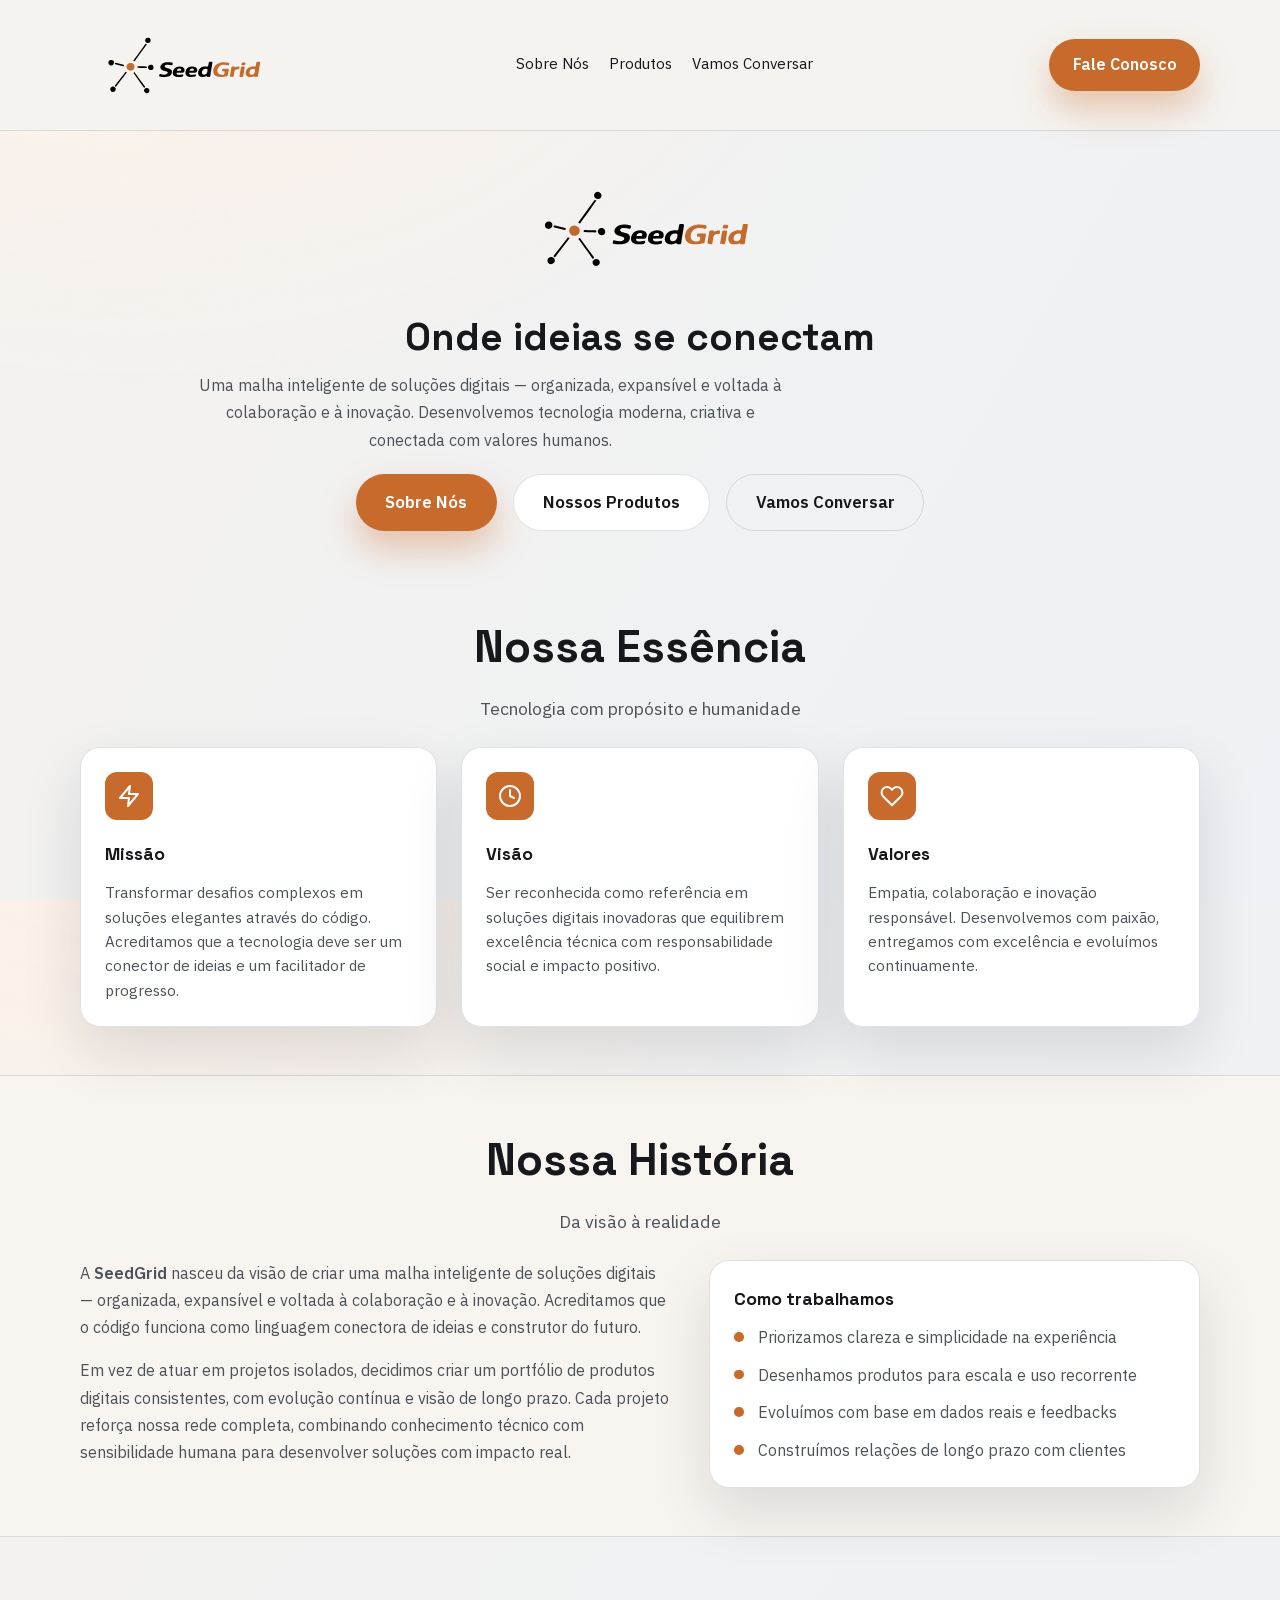
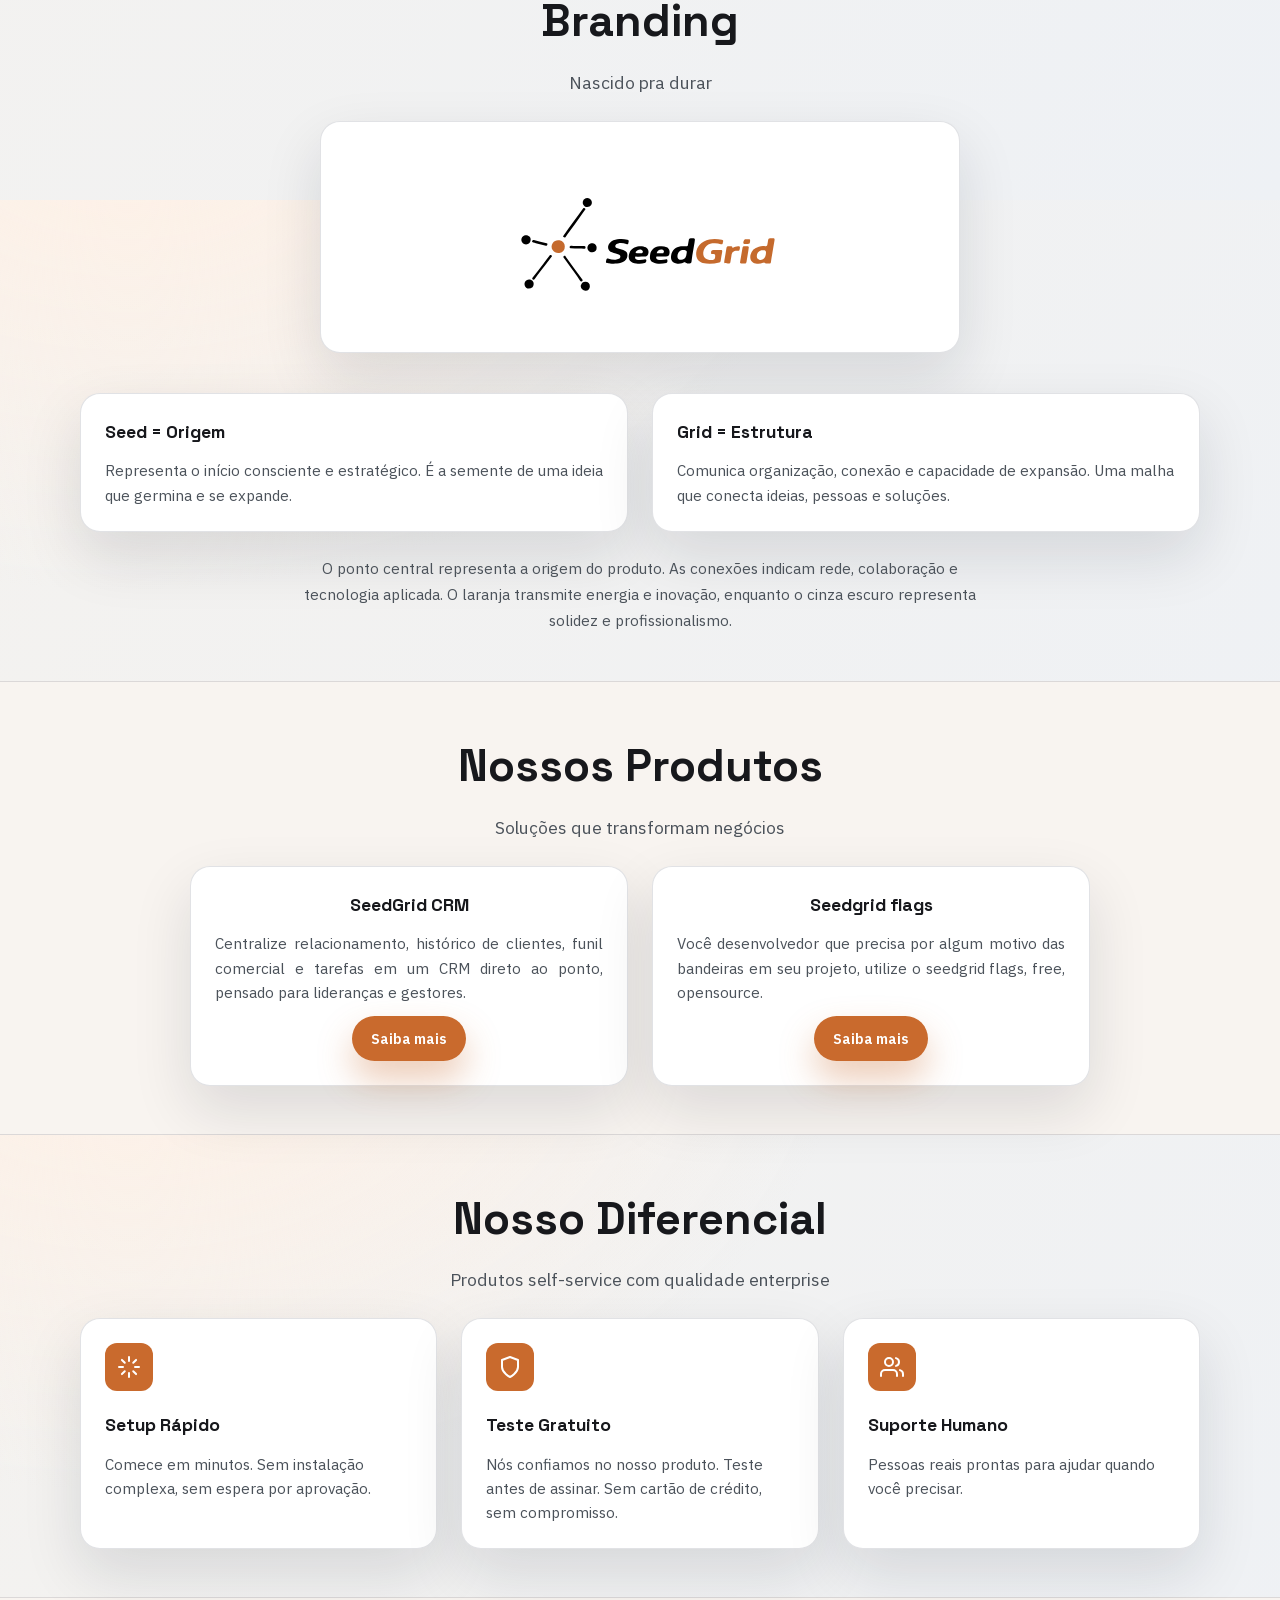
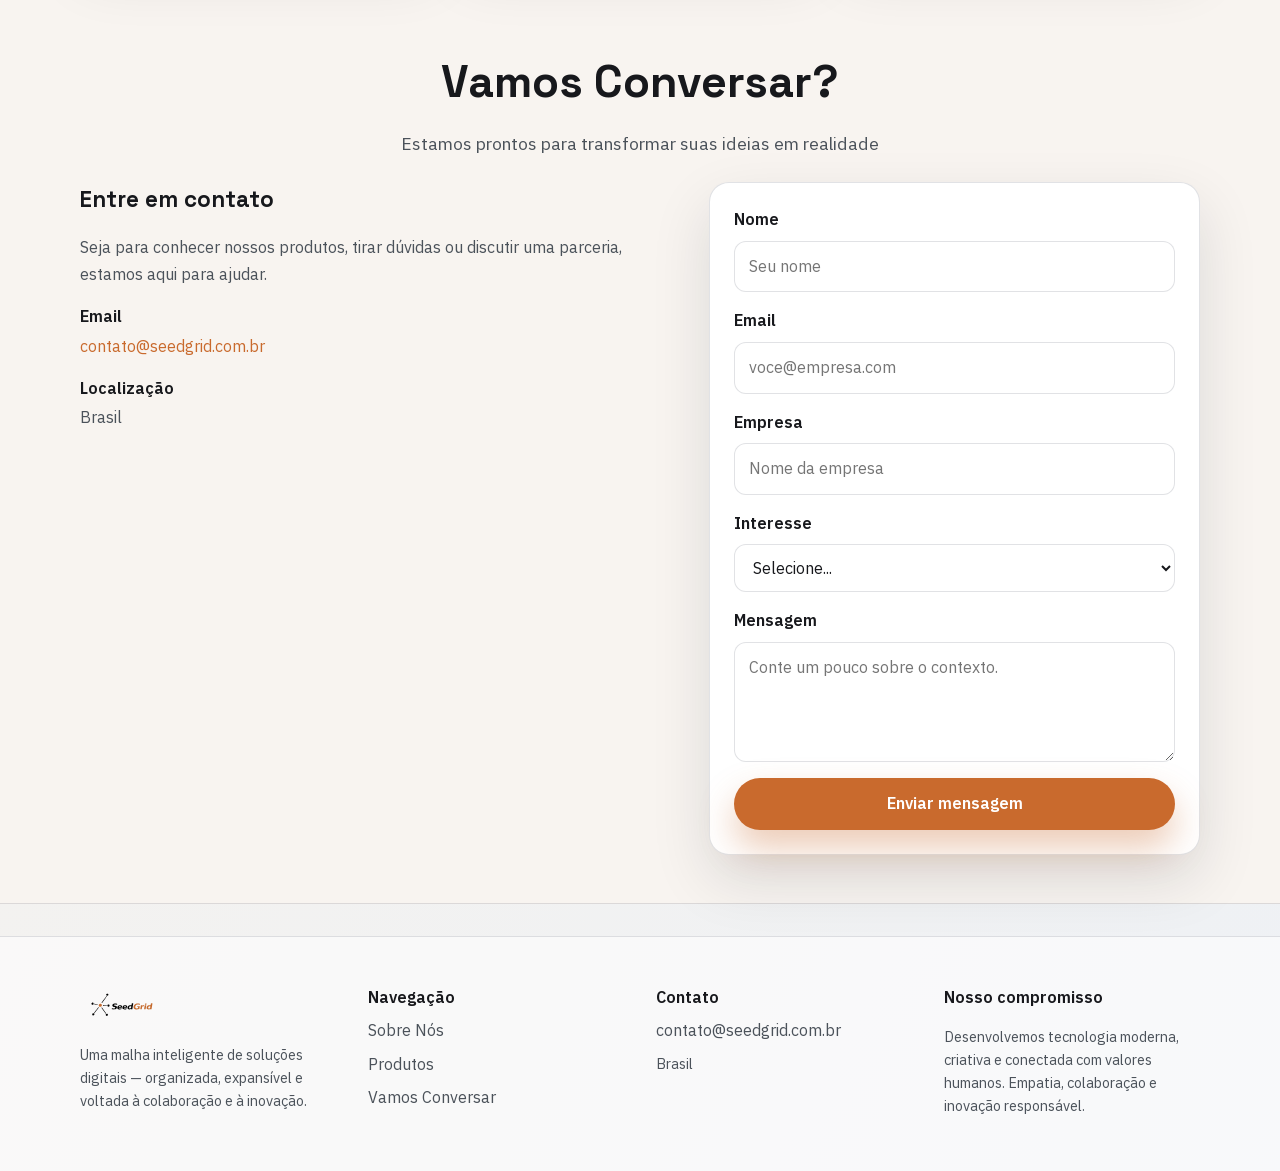
==== commit 5550d169: "Deploy: cf335f97fa3b8facea7fc6e7220cb8497264be0a SeedGrid/institutional-site@cf335f97fa3b8facea7fc6e" ====
--- a/index.html
+++ b/index.html
@@ -1 +1 @@
-<!DOCTYPE html><html lang="pt-BR"><head><meta charSet="utf-8"/><meta name="viewport" content="width=device-width, initial-scale=1"/><link rel="preload" href="/_next/static/media/26d4368bf94c0ec4-s.p.woff2" as="font" crossorigin="" type="font/woff2"/><link rel="preload" href="/_next/static/media/36966cca54120369-s.p.woff2" as="font" crossorigin="" type="font/woff2"/><link rel="preload" as="image" href="/logo-seedgrid.svg"/><link rel="stylesheet" href="/_next/static/css/9e832021af1cafbd.css" data-precedence="next"/><link rel="preload" as="script" fetchPriority="low" href="/_next/static/chunks/webpack-0c88a3da052cc435.js"/><script src="/_next/static/chunks/fd9d1056-749e5812300142af.js" async=""></script><script src="/_next/static/chunks/117-7120839b35f2e3e3.js" async=""></script><script src="/_next/static/chunks/main-app-fd188bc3b7be9ad1.js" async=""></script><script src="/_next/static/chunks/972-fe008c56cc430895.js" async=""></script><script src="/_next/static/chunks/app/page-83b9bbc09eb6d328.js" async=""></script><title>SeedGrid | Onde ideias se conectam</title><meta name="description" content="Uma malha inteligente de soluções digitais — organizada, expansível e voltada à colaboração e à inovação."/><link rel="icon" href="/favicon.svg"/><meta name="next-size-adjust"/><script src="/_next/static/chunks/polyfills-42372ed130431b0a.js" noModule=""></script></head><body class="__variable_49a339 __variable_fde359"><div class="page"><header class="site-header"><div class="container header-inner"><a class="logo-link" aria-label="SeedGrid" href="/"><span class="logo"><img src="/logo-seedgrid.svg" alt="SeedGrid" class="logo-img" width="248" height="112"/></span></a><nav class="nav" aria-label="Navegação principal"><a href="/#sobre">Sobre Nós</a><a href="/#produtos">Produtos</a><a href="/#contato">Vamos Conversar</a></nav><div class="header-actions"><a class="btn primary" href="/#contato">Fale Conosco</a></div></div></header><main><section class="hero hero-home"><div class="container hero-center"><div class="animate-in hero-logo"><span class="logo"><img src="/logo-seedgrid.svg" alt="SeedGrid" class="logo-img" width="248" height="112"/></span></div><h1 class="animate-in" style="animation-delay:0.1s">Onde ideias se conectam</h1><p class="hero-subtitle animate-in" style="animation-delay:0.2s">Uma malha inteligente de soluções digitais — organizada, expansível e voltada à colaboração e à inovação. Desenvolvemos tecnologia moderna, criativa e conectada com valores humanos.</p><div class="cta-group animate-in" style="animation-delay:0.3s"><a class="btn primary" href="#sobre">Sobre Nós</a><a class="btn secondary" href="#produtos">Nossos Produtos</a><a class="btn ghost" href="#contato">Vamos Conversar</a></div></div></section><section id="sobre" class="section"><div class="container"><div class="section-head center"><h2 class="section-title-large">Nossa Essência</h2><p class="section-subtitle">Tecnologia com propósito e humanidade</p></div><div class="grid grid-3"><div class="card card-icon animate-in"><div class="card-icon-wrapper"><svg viewBox="0 0 24 24" fill="none" stroke="currentColor" stroke-width="2" stroke-linecap="round" stroke-linejoin="round"><path d="M13 2L3 14h9l-1 8 10-12h-9l1-8z"></path></svg></div><h3>Missão</h3><p>Transformar desafios complexos em soluções elegantes através do código. Acreditamos que a tecnologia deve ser um conector de ideias e um facilitador de progresso.</p></div><div class="card card-icon animate-in" style="animation-delay:0.1s"><div class="card-icon-wrapper"><svg viewBox="0 0 24 24" fill="none" stroke="currentColor" stroke-width="2" stroke-linecap="round" stroke-linejoin="round"><circle cx="12" cy="12" r="10"></circle><polyline points="12 6 12 12 16 14"></polyline></svg></div><h3>Visão</h3><p>Ser reconhecida como referência em soluções digitais inovadoras que equilibrem excelência técnica com responsabilidade social e impacto positivo.</p></div><div class="card card-icon animate-in" style="animation-delay:0.2s"><div class="card-icon-wrapper"><svg viewBox="0 0 24 24" fill="none" stroke="currentColor" stroke-width="2" stroke-linecap="round" stroke-linejoin="round"><path d="M20.84 4.61a5.5 5.5 0 0 0-7.78 0L12 5.67l-1.06-1.06a5.5 5.5 0 0 0-7.78 7.78l1.06 1.06L12 21.23l7.78-7.78 1.06-1.06a5.5 5.5 0 0 0 0-7.78z"></path></svg></div><h3>Valores</h3><p>Empatia, colaboração e inovação responsável. Desenvolvemos com paixão, entregamos com excelência e evoluímos continuamente.</p></div></div></div></section><section id="historia" class="section alt"><div class="container"><div class="section-head center"><h2 class="section-title-large">Nossa História</h2><p class="section-subtitle">Da visão à realidade</p></div><div class="content-split"><div class="content-text"><p>A <strong>SeedGrid</strong> nasceu da visão de criar uma malha inteligente de soluções digitais — organizada, expansível e voltada à colaboração e à inovação. Acreditamos que o código funciona como linguagem conectora de ideias e construtor do futuro.</p><p>Em vez de atuar em projetos isolados, decidimos criar um portfólio de produtos digitais consistentes, com evolução contínua e visão de longo prazo. Cada projeto reforça nossa rede completa, combinando conhecimento técnico com sensibilidade humana para desenvolver soluções com impacto real.</p></div><div class="card"><h3>Como trabalhamos</h3><ul class="list"><li>Priorizamos clareza e simplicidade na experiência</li><li>Desenhamos produtos para escala e uso recorrente</li><li>Evoluímos com base em dados reais e feedbacks</li><li>Construímos relações de longo prazo com clientes</li></ul></div></div></div></section><section id="marca" class="section"><div class="container"><div class="section-head center"><h2 class="section-title-large">Branding</h2><p class="section-subtitle">Nascido pra durar</p></div><div class="brand-content"><div class="brand-logo-display"><span class="logo"><img src="/logo-seedgrid.svg" alt="SeedGrid" class="logo-img" width="248" height="112"/></span></div><div class="brand-explanation"><div class="grid grid-2"><div class="card"><h3>Seed = Origem</h3><p>Representa o início consciente e estratégico. É a semente de uma ideia que germina e se expande.</p></div><div class="card"><h3>Grid = Estrutura</h3><p>Comunica organização, conexão e capacidade de expansão. Uma malha que conecta ideias, pessoas e soluções.</p></div></div><p class="brand-note">O ponto central representa a origem do produto. As conexões indicam rede, colaboração e tecnologia aplicada. O laranja transmite energia e inovação, enquanto o cinza escuro representa solidez e profissionalismo.</p></div></div></div></section><section id="produtos" class="section alt"><div class="container"><div class="section-head center"><h2 class="section-title-large">Nossos Produtos</h2><p class="section-subtitle">Soluções que transformam negócios</p></div><div class="products-grid"><div class="card product-card animate-in" style="animation-delay:0.1s"><div class="product-card-title"><h3>SeedGrid CRM</h3></div><p>Centralize relacionamento, histórico de clientes, funil comercial e tarefas em um CRM direto ao ponto, pensado para lideranças e gestores.</p><a class="btn primary small" href="/produtos/crm/">Saiba mais</a></div></div></div></section><section id="diferencial" class="section"><div class="container"><div class="section-head center"><h2 class="section-title-large">Nosso Diferencial</h2><p class="section-subtitle">Produtos self-service com qualidade enterprise</p></div><div class="grid grid-3"><div class="card card-icon animate-in"><div class="card-icon-wrapper"><svg viewBox="0 0 24 24" fill="none" stroke="currentColor" stroke-width="2" stroke-linecap="round" stroke-linejoin="round"><path d="M12 2v4M12 18v4M4.93 4.93l2.83 2.83M16.24 16.24l2.83 2.83M2 12h4M18 12h4M4.93 19.07l2.83-2.83M16.24 7.76l2.83-2.83"></path></svg></div><h3>Setup Rápido</h3><p>Comece em minutos. Sem instalação complexa, sem espera por aprovação.</p></div><div class="card card-icon animate-in" style="animation-delay:0.1s"><div class="card-icon-wrapper"><svg viewBox="0 0 24 24" fill="none" stroke="currentColor" stroke-width="2" stroke-linecap="round" stroke-linejoin="round"><path d="M12 22s8-4 8-10V5l-8-3-8 3v7c0 6 8 10 8 10z"></path></svg></div><h3>Teste Gratuito</h3><p>Nós confiamos no nosso produto. Teste antes de assinar. Sem cartão de crédito, sem compromisso.</p></div><div class="card card-icon animate-in" style="animation-delay:0.2s"><div class="card-icon-wrapper"><svg viewBox="0 0 24 24" fill="none" stroke="currentColor" stroke-width="2" stroke-linecap="round" stroke-linejoin="round"><path d="M17 21v-2a4 4 0 0 0-4-4H5a4 4 0 0 0-4 4v2"></path><circle cx="9" cy="7" r="4"></circle><path d="M23 21v-2a4 4 0 0 0-3-3.87M16 3.13a4 4 0 0 1 0 7.75"></path></svg></div><h3>Suporte Humano</h3><p>Pessoas reais prontas para ajudar quando você precisar.</p></div></div></div></section><section id="contato" class="section alt"><div class="container"><div class="section-head center"><h2 class="section-title-large">Vamos Conversar?</h2><p class="section-subtitle">Estamos prontos para transformar suas ideias em realidade</p></div><div class="content-split contact-split"><div class="content-text contact-intro"><h3>Entre em contato</h3><p>Seja para conhecer nossos produtos, tirar dúvidas ou discutir uma parceria, estamos aqui para ajudar.</p><div class="contact-details"><div class="contact-detail"><span class="contact-label">Email</span><a class="contact-value" href="mailto:contato@seedgrid.com.br">contato@seedgrid.com.br</a></div><div class="contact-detail"><span class="contact-label">Localização</span><span class="contact-value">Brasil</span></div></div></div><form class="card form"><div class="field"><label for="nome">Nome</label><input id="nome" type="text" placeholder="Seu nome" name="nome"/></div><div class="field"><label for="email">Email</label><input id="email" type="email" placeholder="voce@empresa.com" name="email"/></div><div class="field"><label for="empresa">Empresa</label><input id="empresa" type="text" placeholder="Nome da empresa" name="empresa"/></div><div class="field"><label for="interesse">Interesse</label><select id="interesse" name="interesse"><option value="" disabled="" selected="">Selecione...</option><option value="demo">Solicitar demonstracao</option><option value="comercial">Falar com o comercial</option><option value="parceria">Parcerias e canais</option></select></div><div class="field"><label for="mensagem">Mensagem</label><textarea id="mensagem" name="mensagem" placeholder="Conte um pouco sobre o contexto."></textarea></div><button class="btn primary" type="submit">Enviar mensagem</button></form></div></div></section></main><footer class="site-footer"><div class="container footer-grid"><div><span class="logo"><img src="/logo-seedgrid.svg" alt="SeedGrid" class="logo-img" width="248" height="112"/></span><p class="footer-note">Uma malha inteligente de soluções digitais — organizada, expansível e voltada à colaboração e à inovação.</p></div><div><span class="footer-title">Navegação</span><div class="footer-links"><a href="/#sobre">Sobre Nós</a><a href="/#produtos">Produtos</a><a href="/#contato">Vamos Conversar</a></div></div><div><span class="footer-title">Contato</span><div class="footer-links"><a href="mailto:contato@seedgrid.com.br">contato@seedgrid.com.br</a><span class="footer-note">Brasil</span></div></div><div><span class="footer-title">Nosso compromisso</span><p class="footer-note">Desenvolvemos tecnologia moderna, criativa e conectada com valores humanos. Empatia, colaboração e inovação responsável.</p></div></div></footer></div><script src="/_next/static/chunks/webpack-0c88a3da052cc435.js" async=""></script><script>(self.__next_f=self.__next_f||[]).push([0]);self.__next_f.push([2,null])</script><script>self.__next_f.push([1,"1:HL[\"/_next/static/media/26d4368bf94c0ec4-s.p.woff2\",\"font\",{\"crossOrigin\":\"\",\"type\":\"font/woff2\"}]\n2:HL[\"/_next/static/media/36966cca54120369-s.p.woff2\",\"font\",{\"crossOrigin\":\"\",\"type\":\"font/woff2\"}]\n3:HL[\"/_next/static/css/9e832021af1cafbd.css\",\"style\"]\n"])</script><script>self.__next_f.push([1,"4:I[2846,[],\"\"]\n6:I[2972,[\"972\",\"static/chunks/972-fe008c56cc430895.js\",\"931\",\"static/chunks/app/page-83b9bbc09eb6d328.js\"],\"\"]\n7:I[4707,[],\"\"]\n8:I[6423,[],\"\"]\na:I[1060,[],\"\"]\nb:[]\n"])</script><script>self.__next_f.push([1,"0:[\"$\",\"$L4\",null,{\"buildId\":\"-mYOodNKcWQ74hELwNWvg\",\"assetPrefix\":\"\",\"urlParts\":[\"\",\"\"],\"initialTree\":[\"\",{\"children\":[\"__PAGE__\",{}]},\"$undefined\",\"$undefined\",true],\"initialSeedData\":[\"\",{\"children\":[\"__PAGE__\",{},[[\"$L5\",[[\"$\",\"section\",null,{\"className\":\"hero hero-home\",\"children\":[\"$\",\"div\",null,{\"className\":\"container hero-center\",\"children\":[[\"$\",\"div\",null,{\"className\":\"animate-in hero-logo\",\"children\":[\"$\",\"span\",null,{\"className\":\"logo\",\"children\":[\"$\",\"img\",null,{\"src\":\"/logo-seedgrid.svg\",\"alt\":\"SeedGrid\",\"className\":\"logo-img\",\"width\":\"248\",\"height\":\"112\"}]}]}],[\"$\",\"h1\",null,{\"className\":\"animate-in\",\"style\":{\"animationDelay\":\"0.1s\"},\"children\":\"Onde ideias se conectam\"}],[\"$\",\"p\",null,{\"className\":\"hero-subtitle animate-in\",\"style\":{\"animationDelay\":\"0.2s\"},\"children\":\"Uma malha inteligente de soluções digitais — organizada, expansível e voltada à colaboração e à inovação. Desenvolvemos tecnologia moderna, criativa e conectada com valores humanos.\"}],[\"$\",\"div\",null,{\"className\":\"cta-group animate-in\",\"style\":{\"animationDelay\":\"0.3s\"},\"children\":[[\"$\",\"a\",null,{\"className\":\"btn primary\",\"href\":\"#sobre\",\"children\":\"Sobre Nós\"}],[\"$\",\"a\",null,{\"className\":\"btn secondary\",\"href\":\"#produtos\",\"children\":\"Nossos Produtos\"}],[\"$\",\"a\",null,{\"className\":\"btn ghost\",\"href\":\"#contato\",\"children\":\"Vamos Conversar\"}]]}]]}]}],[\"$\",\"section\",null,{\"id\":\"sobre\",\"className\":\"section\",\"children\":[\"$\",\"div\",null,{\"className\":\"container\",\"children\":[[\"$\",\"div\",null,{\"className\":\"section-head center\",\"children\":[[\"$\",\"h2\",null,{\"className\":\"section-title-large\",\"children\":\"Nossa Essência\"}],[\"$\",\"p\",null,{\"className\":\"section-subtitle\",\"children\":\"Tecnologia com propósito e humanidade\"}]]}],[\"$\",\"div\",null,{\"className\":\"grid grid-3\",\"children\":[[\"$\",\"div\",null,{\"className\":\"card card-icon animate-in\",\"children\":[[\"$\",\"div\",null,{\"className\":\"card-icon-wrapper\",\"children\":[\"$\",\"svg\",null,{\"viewBox\":\"0 0 24 24\",\"fill\":\"none\",\"stroke\":\"currentColor\",\"strokeWidth\":\"2\",\"strokeLinecap\":\"round\",\"strokeLinejoin\":\"round\",\"children\":[\"$\",\"path\",null,{\"d\":\"M13 2L3 14h9l-1 8 10-12h-9l1-8z\"}]}]}],[\"$\",\"h3\",null,{\"children\":\"Missão\"}],[\"$\",\"p\",null,{\"children\":\"Transformar desafios complexos em soluções elegantes através do código. Acreditamos que a tecnologia deve ser um conector de ideias e um facilitador de progresso.\"}]]}],[\"$\",\"div\",null,{\"className\":\"card card-icon animate-in\",\"style\":{\"animationDelay\":\"0.1s\"},\"children\":[[\"$\",\"div\",null,{\"className\":\"card-icon-wrapper\",\"children\":[\"$\",\"svg\",null,{\"viewBox\":\"0 0 24 24\",\"fill\":\"none\",\"stroke\":\"currentColor\",\"strokeWidth\":\"2\",\"strokeLinecap\":\"round\",\"strokeLinejoin\":\"round\",\"children\":[[\"$\",\"circle\",null,{\"cx\":\"12\",\"cy\":\"12\",\"r\":\"10\"}],[\"$\",\"polyline\",null,{\"points\":\"12 6 12 12 16 14\"}]]}]}],[\"$\",\"h3\",null,{\"children\":\"Visão\"}],[\"$\",\"p\",null,{\"children\":\"Ser reconhecida como referência em soluções digitais inovadoras que equilibrem excelência técnica com responsabilidade social e impacto positivo.\"}]]}],[\"$\",\"div\",null,{\"className\":\"card card-icon animate-in\",\"style\":{\"animationDelay\":\"0.2s\"},\"children\":[[\"$\",\"div\",null,{\"className\":\"card-icon-wrapper\",\"children\":[\"$\",\"svg\",null,{\"viewBox\":\"0 0 24 24\",\"fill\":\"none\",\"stroke\":\"currentColor\",\"strokeWidth\":\"2\",\"strokeLinecap\":\"round\",\"strokeLinejoin\":\"round\",\"children\":[\"$\",\"path\",null,{\"d\":\"M20.84 4.61a5.5 5.5 0 0 0-7.78 0L12 5.67l-1.06-1.06a5.5 5.5 0 0 0-7.78 7.78l1.06 1.06L12 21.23l7.78-7.78 1.06-1.06a5.5 5.5 0 0 0 0-7.78z\"}]}]}],[\"$\",\"h3\",null,{\"children\":\"Valores\"}],[\"$\",\"p\",null,{\"children\":\"Empatia, colaboração e inovação responsável. Desenvolvemos com paixão, entregamos com excelência e evoluímos continuamente.\"}]]}]]}]]}]}],[\"$\",\"section\",null,{\"id\":\"historia\",\"className\":\"section alt\",\"children\":[\"$\",\"div\",null,{\"className\":\"container\",\"children\":[[\"$\",\"div\",null,{\"className\":\"section-head center\",\"children\":[[\"$\",\"h2\",null,{\"className\":\"section-title-large\",\"children\":\"Nossa História\"}],[\"$\",\"p\",null,{\"className\":\"section-subtitle\",\"children\":\"Da visão à realidade\"}]]}],[\"$\",\"div\",null,{\"className\":\"content-split\",\"children\":[[\"$\",\"div\",null,{\"className\":\"content-text\",\"children\":[[\"$\",\"p\",null,{\"children\":[\"A \",[\"$\",\"strong\",null,{\"children\":\"SeedGrid\"}],\" nasceu da visão de criar uma malha inteligente de soluções digitais — organizada, expansível e voltada à colaboração e à inovação. Acreditamos que o código funciona como linguagem conectora de ideias e construtor do futuro.\"]}],[\"$\",\"p\",null,{\"children\":\"Em vez de atuar em projetos isolados, decidimos criar um portfólio de produtos digitais consistentes, com evolução contínua e visão de longo prazo. Cada projeto reforça nossa rede completa, combinando conhecimento técnico com sensibilidade humana para desenvolver soluções com impacto real.\"}]]}],[\"$\",\"div\",null,{\"className\":\"card\",\"children\":[[\"$\",\"h3\",null,{\"children\":\"Como trabalhamos\"}],[\"$\",\"ul\",null,{\"className\":\"list\",\"children\":[[\"$\",\"li\",null,{\"children\":\"Priorizamos clareza e simplicidade na experiência\"}],[\"$\",\"li\",null,{\"children\":\"Desenhamos produtos para escala e uso recorrente\"}],[\"$\",\"li\",null,{\"children\":\"Evoluímos com base em dados reais e feedbacks\"}],[\"$\",\"li\",null,{\"children\":\"Construímos relações de longo prazo com clientes\"}]]}]]}]]}]]}]}],[\"$\",\"section\",null,{\"id\":\"marca\",\"className\":\"section\",\"children\":[\"$\",\"div\",null,{\"className\":\"container\",\"children\":[[\"$\",\"div\",null,{\"className\":\"section-head center\",\"children\":[[\"$\",\"h2\",null,{\"className\":\"section-title-large\",\"children\":\"Branding\"}],[\"$\",\"p\",null,{\"className\":\"section-subtitle\",\"children\":\"Nascido pra durar\"}]]}],[\"$\",\"div\",null,{\"className\":\"brand-content\",\"children\":[[\"$\",\"div\",null,{\"className\":\"brand-logo-display\",\"children\":[\"$\",\"span\",null,{\"className\":\"logo\",\"children\":[\"$\",\"img\",null,{\"src\":\"/logo-seedgrid.svg\",\"alt\":\"SeedGrid\",\"className\":\"logo-img\",\"width\":\"248\",\"height\":\"112\"}]}]}],[\"$\",\"div\",null,{\"className\":\"brand-explanation\",\"children\":[[\"$\",\"div\",null,{\"className\":\"grid grid-2\",\"children\":[[\"$\",\"div\",null,{\"className\":\"card\",\"children\":[[\"$\",\"h3\",null,{\"children\":\"Seed = Origem\"}],[\"$\",\"p\",null,{\"children\":\"Representa o início consciente e estratégico. É a semente de uma ideia que germina e se expande.\"}]]}],[\"$\",\"div\",null,{\"className\":\"card\",\"children\":[[\"$\",\"h3\",null,{\"children\":\"Grid = Estrutura\"}],[\"$\",\"p\",null,{\"children\":\"Comunica organização, conexão e capacidade de expansão. Uma malha que conecta ideias, pessoas e soluções.\"}]]}]]}],[\"$\",\"p\",null,{\"className\":\"brand-note\",\"children\":\"O ponto central representa a origem do produto. As conexões indicam rede, colaboração e tecnologia aplicada. O laranja transmite energia e inovação, enquanto o cinza escuro representa solidez e profissionalismo.\"}]]}]]}]]}]}],[\"$\",\"section\",null,{\"id\":\"produtos\",\"className\":\"section alt\",\"children\":[\"$\",\"div\",null,{\"className\":\"container\",\"children\":[[\"$\",\"div\",null,{\"className\":\"section-head center\",\"children\":[[\"$\",\"h2\",null,{\"className\":\"section-title-large\",\"children\":\"Nossos Produtos\"}],[\"$\",\"p\",null,{\"className\":\"section-subtitle\",\"children\":\"Soluções que transformam negócios\"}]]}],[\"$\",\"div\",null,{\"className\":\"products-grid\",\"children\":[[\"$\",\"div\",\"crm\",{\"className\":\"card product-card animate-in\",\"style\":{\"animationDelay\":\"0.1s\"},\"children\":[[\"$\",\"div\",null,{\"className\":\"product-card-title\",\"children\":[false,[\"$\",\"h3\",null,{\"children\":\"SeedGrid CRM\"}]]}],[\"$\",\"p\",null,{\"children\":\"Centralize relacionamento, histórico de clientes, funil comercial e tarefas em um CRM direto ao ponto, pensado para lideranças e gestores.\"}],[\"$\",\"$L6\",null,{\"className\":\"btn primary small\",\"href\":\"/produtos/crm\",\"children\":\"Saiba mais\"}]]}]]}]]}]}],[\"$\",\"section\",null,{\"id\":\"diferencial\",\"className\":\"section\",\"children\":[\"$\",\"div\",null,{\"className\":\"container\",\"children\":[[\"$\",\"div\",null,{\"className\":\"section-head center\",\"children\":[[\"$\",\"h2\",null,{\"className\":\"section-title-large\",\"children\":\"Nosso Diferencial\"}],[\"$\",\"p\",null,{\"className\":\"section-subtitle\",\"children\":\"Produtos self-service com qualidade enterprise\"}]]}],[\"$\",\"div\",null,{\"className\":\"grid grid-3\",\"children\":[[\"$\",\"div\",null,{\"className\":\"card card-icon animate-in\",\"children\":[[\"$\",\"div\",null,{\"className\":\"card-icon-wrapper\",\"children\":[\"$\",\"svg\",null,{\"viewBox\":\"0 0 24 24\",\"fill\":\"none\",\"stroke\":\"currentColor\",\"strokeWidth\":\"2\",\"strokeLinecap\":\"round\",\"strokeLinejoin\":\"round\",\"children\":[\"$\",\"path\",null,{\"d\":\"M12 2v4M12 18v4M4.93 4.93l2.83 2.83M16.24 16.24l2.83 2.83M2 12h4M18 12h4M4.93 19.07l2.83-2.83M16.24 7.76l2.83-2.83\"}]}]}],[\"$\",\"h3\",null,{\"children\":\"Setup Rápido\"}],[\"$\",\"p\",null,{\"children\":\"Comece em minutos. Sem instalação complexa, sem espera por aprovação.\"}]]}],[\"$\",\"div\",null,{\"className\":\"card card-icon animate-in\",\"style\":{\"animationDelay\":\"0.1s\"},\"children\":[[\"$\",\"div\",null,{\"className\":\"card-icon-wrapper\",\"children\":[\"$\",\"svg\",null,{\"viewBox\":\"0 0 24 24\",\"fill\":\"none\",\"stroke\":\"currentColor\",\"strokeWidth\":\"2\",\"strokeLinecap\":\"round\",\"strokeLinejoin\":\"round\",\"children\":[\"$\",\"path\",null,{\"d\":\"M12 22s8-4 8-10V5l-8-3-8 3v7c0 6 8 10 8 10z\"}]}]}],[\"$\",\"h3\",null,{\"children\":\"Teste Gratuito\"}],[\"$\",\"p\",null,{\"children\":\"Nós confiamos no nosso produto. Teste antes de assinar. Sem cartão de crédito, sem compromisso.\"}]]}],[\"$\",\"div\",null,{\"className\":\"card card-icon animate-in\",\"style\":{\"animationDelay\":\"0.2s\"},\"children\":[[\"$\",\"div\",null,{\"className\":\"card-icon-wrapper\",\"children\":[\"$\",\"svg\",null,{\"viewBox\":\"0 0 24 24\",\"fill\":\"none\",\"stroke\":\"currentColor\",\"strokeWidth\":\"2\",\"strokeLinecap\":\"round\",\"strokeLinejoin\":\"round\",\"children\":[[\"$\",\"path\",null,{\"d\":\"M17 21v-2a4 4 0 0 0-4-4H5a4 4 0 0 0-4 4v2\"}],[\"$\",\"circle\",null,{\"cx\":\"9\",\"cy\":\"7\",\"r\":\"4\"}],[\"$\",\"path\",null,{\"d\":\"M23 21v-2a4 4 0 0 0-3-3.87M16 3.13a4 4 0 0 1 0 7.75\"}]]}]}],[\"$\",\"h3\",null,{\"children\":\"Suporte Humano\"}],[\"$\",\"p\",null,{\"children\":\"Pessoas reais prontas para ajudar quando você precisar.\"}]]}]]}]]}]}],[\"$\",\"section\",null,{\"id\":\"contato\",\"className\":\"section alt\",\"children\":[\"$\",\"div\",null,{\"className\":\"container\",\"children\":[[\"$\",\"div\",null,{\"className\":\"section-head center\",\"children\":[[\"$\",\"h2\",null,{\"className\":\"section-title-large\",\"children\":\"Vamos Conversar?\"}],[\"$\",\"p\",null,{\"className\":\"section-subtitle\",\"children\":\"Estamos prontos para transformar suas ideias em realidade\"}]]}],[\"$\",\"div\",null,{\"className\":\"content-split contact-split\",\"children\":[[\"$\",\"div\",null,{\"className\":\"content-text contact-intro\",\"children\":[[\"$\",\"h3\",null,{\"children\":\"Entre em contato\"}],[\"$\",\"p\",null,{\"children\":\"Seja para conhecer nossos produtos, tirar dúvidas ou discutir uma parceria, estamos aqui para ajudar.\"}],[\"$\",\"div\",null,{\"className\":\"contact-details\",\"children\":[[\"$\",\"div\",null,{\"className\":\"contact-detail\",\"children\":[[\"$\",\"span\",null,{\"className\":\"contact-label\",\"children\":\"Email\"}],[\"$\",\"a\",null,{\"className\":\"contact-value\",\"href\":\"mailto:contato@seedgrid.com.br\",\"children\":\"contato@seedgrid.com.br\"}]]}],[\"$\",\"div\",null,{\"className\":\"contact-detail\",\"children\":[[\"$\",\"span\",null,{\"className\":\"contact-label\",\"children\":\"Localização\"}],[\"$\",\"span\",null,{\"className\":\"contact-value\",\"children\":\"Brasil\"}]]}]]}]]}],[\"$\",\"form\",null,{\"className\":\"card form\",\"children\":[[\"$\",\"div\",null,{\"className\":\"field\",\"children\":[[\"$\",\"label\",null,{\"htmlFor\":\"nome\",\"children\":\"Nome\"}],[\"$\",\"input\",null,{\"id\":\"nome\",\"name\":\"nome\",\"type\":\"text\",\"placeholder\":\"Seu nome\"}]]}],[\"$\",\"div\",null,{\"className\":\"field\",\"children\":[[\"$\",\"label\",null,{\"htmlFor\":\"email\",\"children\":\"Email\"}],[\"$\",\"input\",null,{\"id\":\"email\",\"name\":\"email\",\"type\":\"email\",\"placeholder\":\"voce@empresa.com\"}]]}],[\"$\",\"div\",null,{\"className\":\"field\",\"children\":[[\"$\",\"label\",null,{\"htmlFor\":\"empresa\",\"children\":\"Empresa\"}],[\"$\",\"input\",null,{\"id\":\"empresa\",\"name\":\"empresa\",\"type\":\"text\",\"placeholder\":\"Nome da empresa\"}]]}],[\"$\",\"div\",null,{\"className\":\"field\",\"children\":[[\"$\",\"label\",null,{\"htmlFor\":\"interesse\",\"children\":\"Interesse\"}],[\"$\",\"select\",null,{\"id\":\"interesse\",\"name\":\"interesse\",\"defaultValue\":\"\",\"children\":[[\"$\",\"option\",null,{\"value\":\"\",\"disabled\":true,\"children\":\"Selecione...\"}],[\"$\",\"option\",null,{\"value\":\"demo\",\"children\":\"Solicitar demonstracao\"}],[\"$\",\"option\",null,{\"value\":\"comercial\",\"children\":\"Falar com o comercial\"}],[\"$\",\"option\",null,{\"value\":\"parceria\",\"children\":\"Parcerias e canais\"}]]}]]}],[\"$\",\"div\",null,{\"className\":\"field\",\"children\":[[\"$\",\"label\",null,{\"htmlFor\":\"mensagem\",\"children\":\"Mensagem\"}],[\"$\",\"textarea\",null,{\"id\":\"mensagem\",\"name\":\"mensagem\",\"placeholder\":\"Conte um pouco sobre o contexto.\"}]]}],[\"$\",\"button\",null,{\"className\":\"btn primary\",\"type\":\"submit\",\"children\":\"Enviar mensagem\"}]]}]]}]]}]}]],null],null],null]},[[[[\"$\",\"link\",\"0\",{\"rel\":\"stylesheet\",\"href\":\"/_next/static/css/9e832021af1cafbd.css\",\"precedence\":\"next\",\"crossOrigin\":\"$undefined\"}]],[\"$\",\"html\",null,{\"lang\":\"pt-BR\",\"children\":[\"$\",\"body\",null,{\"className\":\"__variable_49a339 __variable_fde359\",\"children\":[\"$\",\"div\",null,{\"className\":\"page\",\"children\":[[\"$\",\"header\",null,{\"className\":\"site-header\",\"children\":[\"$\",\"div\",null,{\"className\":\"container header-inner\",\"children\":[[\"$\",\"$L6\",null,{\"className\":\"logo-link\",\"href\":\"/\",\"aria-label\":\"SeedGrid\",\"children\":[\"$\",\"span\",null,{\"className\":\"logo\",\"children\":[\"$\",\"img\",null,{\"src\":\"/logo-seedgrid.svg\",\"alt\":\"SeedGrid\",\"className\":\"logo-img\",\"width\":\"248\",\"height\":\"112\"}]}]}],[\"$\",\"nav\",null,{\"className\":\"nav\",\"aria-label\":\"Navegação principal\",\"children\":[[\"$\",\"a\",null,{\"href\":\"/#sobre\",\"children\":\"Sobre Nós\"}],[\"$\",\"a\",null,{\"href\":\"/#produtos\",\"children\":\"Produtos\"}],[\"$\",\"a\",null,{\"href\":\"/#contato\",\"children\":\"Vamos Conversar\"}]]}],[\"$\",\"div\",null,{\"className\":\"header-actions\",\"children\":[\"$\",\"a\",null,{\"className\":\"btn primary\",\"href\":\"/#contato\",\"children\":\"Fale Conosco\"}]}]]}]}],[\"$\",\"main\",null,{\"children\":[\"$\",\"$L7\",null,{\"parallelRouterKey\":\"children\",\"segmentPath\":[\"children\"],\"error\":\"$undefined\",\"errorStyles\":\"$undefined\",\"errorScripts\":\"$undefined\",\"template\":[\"$\",\"$L8\",null,{}],\"templateStyles\":\"$undefined\",\"templateScripts\":\"$undefined\",\"notFound\":[[\"$\",\"title\",null,{\"children\":\"404: This page could not be found.\"}],[\"$\",\"div\",null,{\"style\":{\"fontFamily\":\"system-ui,\\\"Segoe UI\\\",Roboto,Helvetica,Arial,sans-serif,\\\"Apple Color Emoji\\\",\\\"Segoe UI Emoji\\\"\",\"height\":\"100vh\",\"textAlign\":\"center\",\"display\":\"flex\",\"flexDirection\":\"column\",\"alignItems\":\"center\",\"justifyContent\":\"center\"},\"children\":[\"$\",\"div\",null,{\"children\":[[\"$\",\"style\",null,{\"dangerouslySetInnerHTML\":{\"__html\":\"body{color:#000;background:#fff;margin:0}.next-error-h1{border-right:1px solid rgba(0,0,0,.3)}@media (prefers-color-scheme:dark){body{color:#fff;background:#000}.next-error-h1{border-right:1px solid rgba(255,255,255,.3)}}\"}}],[\"$\",\"h1\",null,{\"className\":\"next-error-h1\",\"style\":{\"display\":\"inline-block\",\"margin\":\"0 20px 0 0\",\"padding\":\"0 23px 0 0\",\"fontSize\":24,\"fontWeight\":500,\"verticalAlign\":\"top\",\"lineHeight\":\"49px\"},\"children\":\"404\"}],[\"$\",\"div\",null,{\"style\":{\"display\":\"inline-block\"},\"children\":[\"$\",\"h2\",null,{\"style\":{\"fontSize\":14,\"fontWeight\":400,\"lineHeight\":\"49px\",\"margin\":0},\"children\":\"This page could not be found.\"}]}]]}]}]],\"notFoundStyles\":[]}]}],[\"$\",\"footer\",null,{\"className\":\"site-footer\",\"children\":[\"$\",\"div\",null,{\"className\":\"container footer-grid\",\"children\":[[\"$\",\"div\",null,{\"children\":[[\"$\",\"span\",null,{\"className\":\"logo\",\"children\":[\"$\",\"img\",null,{\"src\":\"/logo-seedgrid.svg\",\"alt\":\"SeedGrid\",\"className\":\"logo-img\",\"width\":\"248\",\"height\":\"112\"}]}],[\"$\",\"p\",null,{\"className\":\"footer-note\",\"children\":\"Uma malha inteligente de soluções digitais — organizada, expansível e voltada à colaboração e à inovação.\"}]]}],[\"$\",\"div\",null,{\"children\":[[\"$\",\"span\",null,{\"className\":\"footer-title\",\"children\":\"Navegação\"}],[\"$\",\"div\",null,{\"className\":\"footer-links\",\"children\":[[\"$\",\"a\",null,{\"href\":\"/#sobre\",\"children\":\"Sobre Nós\"}],[\"$\",\"a\",null,{\"href\":\"/#produtos\",\"children\":\"Produtos\"}],[\"$\",\"a\",null,{\"href\":\"/#contato\",\"children\":\"Vamos Conversar\"}]]}]]}],[\"$\",\"div\",null,{\"children\":[[\"$\",\"span\",null,{\"className\":\"footer-title\",\"children\":\"Contato\"}],[\"$\",\"div\",null,{\"className\":\"footer-links\",\"children\":[[\"$\",\"a\",null,{\"href\":\"mailto:contato@seedgrid.com.br\",\"children\":\"contato@seedgrid.com.br\"}],[\"$\",\"span\",null,{\"className\":\"footer-note\",\"children\":\"Brasil\"}]]}]]}],[\"$\",\"div\",null,{\"children\":[[\"$\",\"span\",null,{\"className\":\"footer-title\",\"children\":\"Nosso compromisso\"}],[\"$\",\"p\",null,{\"className\":\"footer-note\",\"children\":\"Desenvolvemos tecnologia moderna, criativa e conectada com valores humanos. Empatia, colaboração e inovação responsável.\"}]]}]]}]}]]}]}]}]],null],null],\"couldBeIntercepted\":false,\"initialHead\":[null,\"$L9\"],\"globalErrorComponent\":\"$a\",\"missingSlots\":\"$Wb\"}]\n"])</script><script>self.__next_f.push([1,"9:[[\"$\",\"meta\",\"0\",{\"name\":\"viewport\",\"content\":\"width=device-width, initial-scale=1\"}],[\"$\",\"meta\",\"1\",{\"charSet\":\"utf-8\"}],[\"$\",\"title\",\"2\",{\"children\":\"SeedGrid | Onde ideias se conectam\"}],[\"$\",\"meta\",\"3\",{\"name\":\"description\",\"content\":\"Uma malha inteligente de soluções digitais — organizada, expansível e voltada à colaboração e à inovação.\"}],[\"$\",\"link\",\"4\",{\"rel\":\"icon\",\"href\":\"/favicon.svg\"}],[\"$\",\"meta\",\"5\",{\"name\":\"next-size-adjust\"}]]\n5:null\n"])</script></body></html>+<!DOCTYPE html><html lang="pt-BR"><head><meta charSet="utf-8"/><meta name="viewport" content="width=device-width, initial-scale=1"/><link rel="preload" href="/_next/static/media/26d4368bf94c0ec4-s.p.woff2" as="font" crossorigin="" type="font/woff2"/><link rel="preload" href="/_next/static/media/36966cca54120369-s.p.woff2" as="font" crossorigin="" type="font/woff2"/><link rel="preload" as="image" href="/logo-seedgrid.svg"/><link rel="stylesheet" href="/_next/static/css/9e832021af1cafbd.css" data-precedence="next"/><link rel="preload" as="script" fetchPriority="low" href="/_next/static/chunks/webpack-0c88a3da052cc435.js"/><script src="/_next/static/chunks/fd9d1056-749e5812300142af.js" async=""></script><script src="/_next/static/chunks/117-7120839b35f2e3e3.js" async=""></script><script src="/_next/static/chunks/main-app-fd188bc3b7be9ad1.js" async=""></script><script src="/_next/static/chunks/972-fe008c56cc430895.js" async=""></script><script src="/_next/static/chunks/app/page-83b9bbc09eb6d328.js" async=""></script><title>SeedGrid | Onde ideias se conectam</title><meta name="description" content="Uma malha inteligente de soluções digitais — organizada, expansível e voltada à colaboração e à inovação."/><link rel="icon" href="/favicon.svg"/><meta name="next-size-adjust"/><script src="/_next/static/chunks/polyfills-42372ed130431b0a.js" noModule=""></script></head><body class="__variable_49a339 __variable_fde359"><div class="page"><header class="site-header"><div class="container header-inner"><a class="logo-link" aria-label="SeedGrid" href="/"><span class="logo"><img src="/logo-seedgrid.svg" alt="SeedGrid" class="logo-img" width="248" height="112"/></span></a><nav class="nav" aria-label="Navegação principal"><a href="/#sobre">Sobre Nós</a><a href="/#produtos">Produtos</a><a href="/#contato">Vamos Conversar</a></nav><div class="header-actions"><a class="btn primary" href="/#contato">Fale Conosco</a></div></div></header><main><section class="hero hero-home"><div class="container hero-center"><div class="animate-in hero-logo"><span class="logo"><img src="/logo-seedgrid.svg" alt="SeedGrid" class="logo-img" width="248" height="112"/></span></div><h1 class="animate-in" style="animation-delay:0.1s">Onde ideias se conectam</h1><p class="hero-subtitle animate-in" style="animation-delay:0.2s">Uma malha inteligente de soluções digitais — organizada, expansível e voltada à colaboração e à inovação. Desenvolvemos tecnologia moderna, criativa e conectada com valores humanos.</p><div class="cta-group animate-in" style="animation-delay:0.3s"><a class="btn primary" href="#sobre">Sobre Nós</a><a class="btn secondary" href="#produtos">Nossos Produtos</a><a class="btn ghost" href="#contato">Vamos Conversar</a></div></div></section><section id="sobre" class="section"><div class="container"><div class="section-head center"><h2 class="section-title-large">Nossa Essência</h2><p class="section-subtitle">Tecnologia com propósito e humanidade</p></div><div class="grid grid-3"><div class="card card-icon animate-in"><div class="card-icon-wrapper"><svg viewBox="0 0 24 24" fill="none" stroke="currentColor" stroke-width="2" stroke-linecap="round" stroke-linejoin="round"><path d="M13 2L3 14h9l-1 8 10-12h-9l1-8z"></path></svg></div><h3>Missão</h3><p>Transformar desafios complexos em soluções elegantes através do código. Acreditamos que a tecnologia deve ser um conector de ideias e um facilitador de progresso.</p></div><div class="card card-icon animate-in" style="animation-delay:0.1s"><div class="card-icon-wrapper"><svg viewBox="0 0 24 24" fill="none" stroke="currentColor" stroke-width="2" stroke-linecap="round" stroke-linejoin="round"><circle cx="12" cy="12" r="10"></circle><polyline points="12 6 12 12 16 14"></polyline></svg></div><h3>Visão</h3><p>Ser reconhecida como referência em soluções digitais inovadoras que equilibrem excelência técnica com responsabilidade social e impacto positivo.</p></div><div class="card card-icon animate-in" style="animation-delay:0.2s"><div class="card-icon-wrapper"><svg viewBox="0 0 24 24" fill="none" stroke="currentColor" stroke-width="2" stroke-linecap="round" stroke-linejoin="round"><path d="M20.84 4.61a5.5 5.5 0 0 0-7.78 0L12 5.67l-1.06-1.06a5.5 5.5 0 0 0-7.78 7.78l1.06 1.06L12 21.23l7.78-7.78 1.06-1.06a5.5 5.5 0 0 0 0-7.78z"></path></svg></div><h3>Valores</h3><p>Empatia, colaboração e inovação responsável. Desenvolvemos com paixão, entregamos com excelência e evoluímos continuamente.</p></div></div></div></section><section id="historia" class="section alt"><div class="container"><div class="section-head center"><h2 class="section-title-large">Nossa História</h2><p class="section-subtitle">Da visão à realidade</p></div><div class="content-split"><div class="content-text"><p>A <strong>SeedGrid</strong> nasceu da visão de criar uma malha inteligente de soluções digitais — organizada, expansível e voltada à colaboração e à inovação. Acreditamos que o código funciona como linguagem conectora de ideias e construtor do futuro.</p><p>Em vez de atuar em projetos isolados, decidimos criar um portfólio de produtos digitais consistentes, com evolução contínua e visão de longo prazo. Cada projeto reforça nossa rede completa, combinando conhecimento técnico com sensibilidade humana para desenvolver soluções com impacto real.</p></div><div class="card"><h3>Como trabalhamos</h3><ul class="list"><li>Priorizamos clareza e simplicidade na experiência</li><li>Desenhamos produtos para escala e uso recorrente</li><li>Evoluímos com base em dados reais e feedbacks</li><li>Construímos relações de longo prazo com clientes</li></ul></div></div></div></section><section id="marca" class="section"><div class="container"><div class="section-head center"><h2 class="section-title-large">Branding</h2><p class="section-subtitle">Nascido pra durar</p></div><div class="brand-content"><div class="brand-logo-display"><span class="logo"><img src="/logo-seedgrid.svg" alt="SeedGrid" class="logo-img" width="248" height="112"/></span></div><div class="brand-explanation"><div class="grid grid-2"><div class="card"><h3>Seed = Origem</h3><p>Representa o início consciente e estratégico. É a semente de uma ideia que germina e se expande.</p></div><div class="card"><h3>Grid = Estrutura</h3><p>Comunica organização, conexão e capacidade de expansão. Uma malha que conecta ideias, pessoas e soluções.</p></div></div><p class="brand-note">O ponto central representa a origem do produto. As conexões indicam rede, colaboração e tecnologia aplicada. O laranja transmite energia e inovação, enquanto o cinza escuro representa solidez e profissionalismo.</p></div></div></div></section><section id="produtos" class="section alt"><div class="container"><div class="section-head center"><h2 class="section-title-large">Nossos Produtos</h2><p class="section-subtitle">Soluções que transformam negócios</p></div><div class="products-grid"><div class="card product-card animate-in" style="animation-delay:0.1s"><div class="product-card-title"><h3>SeedGrid CRM</h3></div><p>Centralize relacionamento, histórico de clientes, funil comercial e tarefas em um CRM direto ao ponto, pensado para lideranças e gestores.</p><a class="btn primary small" href="/produtos/crm/">Saiba mais</a></div><div class="card product-card animate-in" style="animation-delay:0.2s"><div class="product-card-title"><h3>Seedgrid flags</h3></div><p>Você desenvolvedor que precisa por algum motivo das bandeiras em seu projeto, utilize o seedgrid flags, free, opensource.</p><a class="btn primary small" target="_blank" rel="noreferrer" href="https://flags.seedgrid.com.br/">Saiba mais</a></div></div></div></section><section id="diferencial" class="section"><div class="container"><div class="section-head center"><h2 class="section-title-large">Nosso Diferencial</h2><p class="section-subtitle">Produtos self-service com qualidade enterprise</p></div><div class="grid grid-3"><div class="card card-icon animate-in"><div class="card-icon-wrapper"><svg viewBox="0 0 24 24" fill="none" stroke="currentColor" stroke-width="2" stroke-linecap="round" stroke-linejoin="round"><path d="M12 2v4M12 18v4M4.93 4.93l2.83 2.83M16.24 16.24l2.83 2.83M2 12h4M18 12h4M4.93 19.07l2.83-2.83M16.24 7.76l2.83-2.83"></path></svg></div><h3>Setup Rápido</h3><p>Comece em minutos. Sem instalação complexa, sem espera por aprovação.</p></div><div class="card card-icon animate-in" style="animation-delay:0.1s"><div class="card-icon-wrapper"><svg viewBox="0 0 24 24" fill="none" stroke="currentColor" stroke-width="2" stroke-linecap="round" stroke-linejoin="round"><path d="M12 22s8-4 8-10V5l-8-3-8 3v7c0 6 8 10 8 10z"></path></svg></div><h3>Teste Gratuito</h3><p>Nós confiamos no nosso produto. Teste antes de assinar. Sem cartão de crédito, sem compromisso.</p></div><div class="card card-icon animate-in" style="animation-delay:0.2s"><div class="card-icon-wrapper"><svg viewBox="0 0 24 24" fill="none" stroke="currentColor" stroke-width="2" stroke-linecap="round" stroke-linejoin="round"><path d="M17 21v-2a4 4 0 0 0-4-4H5a4 4 0 0 0-4 4v2"></path><circle cx="9" cy="7" r="4"></circle><path d="M23 21v-2a4 4 0 0 0-3-3.87M16 3.13a4 4 0 0 1 0 7.75"></path></svg></div><h3>Suporte Humano</h3><p>Pessoas reais prontas para ajudar quando você precisar.</p></div></div></div></section><section id="contato" class="section alt"><div class="container"><div class="section-head center"><h2 class="section-title-large">Vamos Conversar?</h2><p class="section-subtitle">Estamos prontos para transformar suas ideias em realidade</p></div><div class="content-split contact-split"><div class="content-text contact-intro"><h3>Entre em contato</h3><p>Seja para conhecer nossos produtos, tirar dúvidas ou discutir uma parceria, estamos aqui para ajudar.</p><div class="contact-details"><div class="contact-detail"><span class="contact-label">Email</span><a class="contact-value" href="mailto:contato@seedgrid.com.br">contato@seedgrid.com.br</a></div><div class="contact-detail"><span class="contact-label">Localização</span><span class="contact-value">Brasil</span></div></div></div><form class="card form"><div class="field"><label for="nome">Nome</label><input id="nome" type="text" placeholder="Seu nome" name="nome"/></div><div class="field"><label for="email">Email</label><input id="email" type="email" placeholder="voce@empresa.com" name="email"/></div><div class="field"><label for="empresa">Empresa</label><input id="empresa" type="text" placeholder="Nome da empresa" name="empresa"/></div><div class="field"><label for="interesse">Interesse</label><select id="interesse" name="interesse"><option value="" disabled="" selected="">Selecione...</option><option value="demo">Solicitar demonstracao</option><option value="comercial">Falar com o comercial</option><option value="parceria">Parcerias e canais</option></select></div><div class="field"><label for="mensagem">Mensagem</label><textarea id="mensagem" name="mensagem" placeholder="Conte um pouco sobre o contexto."></textarea></div><button class="btn primary" type="submit">Enviar mensagem</button></form></div></div></section></main><footer class="site-footer"><div class="container footer-grid"><div><span class="logo"><img src="/logo-seedgrid.svg" alt="SeedGrid" class="logo-img" width="248" height="112"/></span><p class="footer-note">Uma malha inteligente de soluções digitais — organizada, expansível e voltada à colaboração e à inovação.</p></div><div><span class="footer-title">Navegação</span><div class="footer-links"><a href="/#sobre">Sobre Nós</a><a href="/#produtos">Produtos</a><a href="/#contato">Vamos Conversar</a></div></div><div><span class="footer-title">Contato</span><div class="footer-links"><a href="mailto:contato@seedgrid.com.br">contato@seedgrid.com.br</a><span class="footer-note">Brasil</span></div></div><div><span class="footer-title">Nosso compromisso</span><p class="footer-note">Desenvolvemos tecnologia moderna, criativa e conectada com valores humanos. Empatia, colaboração e inovação responsável.</p></div></div></footer></div><script src="/_next/static/chunks/webpack-0c88a3da052cc435.js" async=""></script><script>(self.__next_f=self.__next_f||[]).push([0]);self.__next_f.push([2,null])</script><script>self.__next_f.push([1,"1:HL[\"/_next/static/media/26d4368bf94c0ec4-s.p.woff2\",\"font\",{\"crossOrigin\":\"\",\"type\":\"font/woff2\"}]\n2:HL[\"/_next/static/media/36966cca54120369-s.p.woff2\",\"font\",{\"crossOrigin\":\"\",\"type\":\"font/woff2\"}]\n3:HL[\"/_next/static/css/9e832021af1cafbd.css\",\"style\"]\n"])</script><script>self.__next_f.push([1,"4:I[2846,[],\"\"]\n6:I[2972,[\"972\",\"static/chunks/972-fe008c56cc430895.js\",\"931\",\"static/chunks/app/page-83b9bbc09eb6d328.js\"],\"\"]\n7:I[4707,[],\"\"]\n8:I[6423,[],\"\"]\na:I[1060,[],\"\"]\nb:[]\n"])</script><script>self.__next_f.push([1,"0:[\"$\",\"$L4\",null,{\"buildId\":\"CtzwsS1E2z6aBhnAc6Hgd\",\"assetPrefix\":\"\",\"urlParts\":[\"\",\"\"],\"initialTree\":[\"\",{\"children\":[\"__PAGE__\",{}]},\"$undefined\",\"$undefined\",true],\"initialSeedData\":[\"\",{\"children\":[\"__PAGE__\",{},[[\"$L5\",[[\"$\",\"section\",null,{\"className\":\"hero hero-home\",\"children\":[\"$\",\"div\",null,{\"className\":\"container hero-center\",\"children\":[[\"$\",\"div\",null,{\"className\":\"animate-in hero-logo\",\"children\":[\"$\",\"span\",null,{\"className\":\"logo\",\"children\":[\"$\",\"img\",null,{\"src\":\"/logo-seedgrid.svg\",\"alt\":\"SeedGrid\",\"className\":\"logo-img\",\"width\":\"248\",\"height\":\"112\"}]}]}],[\"$\",\"h1\",null,{\"className\":\"animate-in\",\"style\":{\"animationDelay\":\"0.1s\"},\"children\":\"Onde ideias se conectam\"}],[\"$\",\"p\",null,{\"className\":\"hero-subtitle animate-in\",\"style\":{\"animationDelay\":\"0.2s\"},\"children\":\"Uma malha inteligente de soluções digitais — organizada, expansível e voltada à colaboração e à inovação. Desenvolvemos tecnologia moderna, criativa e conectada com valores humanos.\"}],[\"$\",\"div\",null,{\"className\":\"cta-group animate-in\",\"style\":{\"animationDelay\":\"0.3s\"},\"children\":[[\"$\",\"a\",null,{\"className\":\"btn primary\",\"href\":\"#sobre\",\"children\":\"Sobre Nós\"}],[\"$\",\"a\",null,{\"className\":\"btn secondary\",\"href\":\"#produtos\",\"children\":\"Nossos Produtos\"}],[\"$\",\"a\",null,{\"className\":\"btn ghost\",\"href\":\"#contato\",\"children\":\"Vamos Conversar\"}]]}]]}]}],[\"$\",\"section\",null,{\"id\":\"sobre\",\"className\":\"section\",\"children\":[\"$\",\"div\",null,{\"className\":\"container\",\"children\":[[\"$\",\"div\",null,{\"className\":\"section-head center\",\"children\":[[\"$\",\"h2\",null,{\"className\":\"section-title-large\",\"children\":\"Nossa Essência\"}],[\"$\",\"p\",null,{\"className\":\"section-subtitle\",\"children\":\"Tecnologia com propósito e humanidade\"}]]}],[\"$\",\"div\",null,{\"className\":\"grid grid-3\",\"children\":[[\"$\",\"div\",null,{\"className\":\"card card-icon animate-in\",\"children\":[[\"$\",\"div\",null,{\"className\":\"card-icon-wrapper\",\"children\":[\"$\",\"svg\",null,{\"viewBox\":\"0 0 24 24\",\"fill\":\"none\",\"stroke\":\"currentColor\",\"strokeWidth\":\"2\",\"strokeLinecap\":\"round\",\"strokeLinejoin\":\"round\",\"children\":[\"$\",\"path\",null,{\"d\":\"M13 2L3 14h9l-1 8 10-12h-9l1-8z\"}]}]}],[\"$\",\"h3\",null,{\"children\":\"Missão\"}],[\"$\",\"p\",null,{\"children\":\"Transformar desafios complexos em soluções elegantes através do código. Acreditamos que a tecnologia deve ser um conector de ideias e um facilitador de progresso.\"}]]}],[\"$\",\"div\",null,{\"className\":\"card card-icon animate-in\",\"style\":{\"animationDelay\":\"0.1s\"},\"children\":[[\"$\",\"div\",null,{\"className\":\"card-icon-wrapper\",\"children\":[\"$\",\"svg\",null,{\"viewBox\":\"0 0 24 24\",\"fill\":\"none\",\"stroke\":\"currentColor\",\"strokeWidth\":\"2\",\"strokeLinecap\":\"round\",\"strokeLinejoin\":\"round\",\"children\":[[\"$\",\"circle\",null,{\"cx\":\"12\",\"cy\":\"12\",\"r\":\"10\"}],[\"$\",\"polyline\",null,{\"points\":\"12 6 12 12 16 14\"}]]}]}],[\"$\",\"h3\",null,{\"children\":\"Visão\"}],[\"$\",\"p\",null,{\"children\":\"Ser reconhecida como referência em soluções digitais inovadoras que equilibrem excelência técnica com responsabilidade social e impacto positivo.\"}]]}],[\"$\",\"div\",null,{\"className\":\"card card-icon animate-in\",\"style\":{\"animationDelay\":\"0.2s\"},\"children\":[[\"$\",\"div\",null,{\"className\":\"card-icon-wrapper\",\"children\":[\"$\",\"svg\",null,{\"viewBox\":\"0 0 24 24\",\"fill\":\"none\",\"stroke\":\"currentColor\",\"strokeWidth\":\"2\",\"strokeLinecap\":\"round\",\"strokeLinejoin\":\"round\",\"children\":[\"$\",\"path\",null,{\"d\":\"M20.84 4.61a5.5 5.5 0 0 0-7.78 0L12 5.67l-1.06-1.06a5.5 5.5 0 0 0-7.78 7.78l1.06 1.06L12 21.23l7.78-7.78 1.06-1.06a5.5 5.5 0 0 0 0-7.78z\"}]}]}],[\"$\",\"h3\",null,{\"children\":\"Valores\"}],[\"$\",\"p\",null,{\"children\":\"Empatia, colaboração e inovação responsável. Desenvolvemos com paixão, entregamos com excelência e evoluímos continuamente.\"}]]}]]}]]}]}],[\"$\",\"section\",null,{\"id\":\"historia\",\"className\":\"section alt\",\"children\":[\"$\",\"div\",null,{\"className\":\"container\",\"children\":[[\"$\",\"div\",null,{\"className\":\"section-head center\",\"children\":[[\"$\",\"h2\",null,{\"className\":\"section-title-large\",\"children\":\"Nossa História\"}],[\"$\",\"p\",null,{\"className\":\"section-subtitle\",\"children\":\"Da visão à realidade\"}]]}],[\"$\",\"div\",null,{\"className\":\"content-split\",\"children\":[[\"$\",\"div\",null,{\"className\":\"content-text\",\"children\":[[\"$\",\"p\",null,{\"children\":[\"A \",[\"$\",\"strong\",null,{\"children\":\"SeedGrid\"}],\" nasceu da visão de criar uma malha inteligente de soluções digitais — organizada, expansível e voltada à colaboração e à inovação. Acreditamos que o código funciona como linguagem conectora de ideias e construtor do futuro.\"]}],[\"$\",\"p\",null,{\"children\":\"Em vez de atuar em projetos isolados, decidimos criar um portfólio de produtos digitais consistentes, com evolução contínua e visão de longo prazo. Cada projeto reforça nossa rede completa, combinando conhecimento técnico com sensibilidade humana para desenvolver soluções com impacto real.\"}]]}],[\"$\",\"div\",null,{\"className\":\"card\",\"children\":[[\"$\",\"h3\",null,{\"children\":\"Como trabalhamos\"}],[\"$\",\"ul\",null,{\"className\":\"list\",\"children\":[[\"$\",\"li\",null,{\"children\":\"Priorizamos clareza e simplicidade na experiência\"}],[\"$\",\"li\",null,{\"children\":\"Desenhamos produtos para escala e uso recorrente\"}],[\"$\",\"li\",null,{\"children\":\"Evoluímos com base em dados reais e feedbacks\"}],[\"$\",\"li\",null,{\"children\":\"Construímos relações de longo prazo com clientes\"}]]}]]}]]}]]}]}],[\"$\",\"section\",null,{\"id\":\"marca\",\"className\":\"section\",\"children\":[\"$\",\"div\",null,{\"className\":\"container\",\"children\":[[\"$\",\"div\",null,{\"className\":\"section-head center\",\"children\":[[\"$\",\"h2\",null,{\"className\":\"section-title-large\",\"children\":\"Branding\"}],[\"$\",\"p\",null,{\"className\":\"section-subtitle\",\"children\":\"Nascido pra durar\"}]]}],[\"$\",\"div\",null,{\"className\":\"brand-content\",\"children\":[[\"$\",\"div\",null,{\"className\":\"brand-logo-display\",\"children\":[\"$\",\"span\",null,{\"className\":\"logo\",\"children\":[\"$\",\"img\",null,{\"src\":\"/logo-seedgrid.svg\",\"alt\":\"SeedGrid\",\"className\":\"logo-img\",\"width\":\"248\",\"height\":\"112\"}]}]}],[\"$\",\"div\",null,{\"className\":\"brand-explanation\",\"children\":[[\"$\",\"div\",null,{\"className\":\"grid grid-2\",\"children\":[[\"$\",\"div\",null,{\"className\":\"card\",\"children\":[[\"$\",\"h3\",null,{\"children\":\"Seed = Origem\"}],[\"$\",\"p\",null,{\"children\":\"Representa o início consciente e estratégico. É a semente de uma ideia que germina e se expande.\"}]]}],[\"$\",\"div\",null,{\"className\":\"card\",\"children\":[[\"$\",\"h3\",null,{\"children\":\"Grid = Estrutura\"}],[\"$\",\"p\",null,{\"children\":\"Comunica organização, conexão e capacidade de expansão. Uma malha que conecta ideias, pessoas e soluções.\"}]]}]]}],[\"$\",\"p\",null,{\"className\":\"brand-note\",\"children\":\"O ponto central representa a origem do produto. As conexões indicam rede, colaboração e tecnologia aplicada. O laranja transmite energia e inovação, enquanto o cinza escuro representa solidez e profissionalismo.\"}]]}]]}]]}]}],[\"$\",\"section\",null,{\"id\":\"produtos\",\"className\":\"section alt\",\"children\":[\"$\",\"div\",null,{\"className\":\"container\",\"children\":[[\"$\",\"div\",null,{\"className\":\"section-head center\",\"children\":[[\"$\",\"h2\",null,{\"className\":\"section-title-large\",\"children\":\"Nossos Produtos\"}],[\"$\",\"p\",null,{\"className\":\"section-subtitle\",\"children\":\"Soluções que transformam negócios\"}]]}],[\"$\",\"div\",null,{\"className\":\"products-grid\",\"children\":[[\"$\",\"div\",\"crm\",{\"className\":\"card product-card animate-in\",\"style\":{\"animationDelay\":\"0.1s\"},\"children\":[[\"$\",\"div\",null,{\"className\":\"product-card-title\",\"children\":[false,[\"$\",\"h3\",null,{\"children\":\"SeedGrid CRM\"}]]}],[\"$\",\"p\",null,{\"children\":\"Centralize relacionamento, histórico de clientes, funil comercial e tarefas em um CRM direto ao ponto, pensado para lideranças e gestores.\"}],[\"$\",\"$L6\",null,{\"className\":\"btn primary small\",\"href\":\"/produtos/crm\",\"target\":\"$undefined\",\"rel\":\"$undefined\",\"children\":\"Saiba mais\"}]]}],[\"$\",\"div\",\"flags\",{\"className\":\"card product-card animate-in\",\"style\":{\"animationDelay\":\"0.2s\"},\"children\":[[\"$\",\"div\",null,{\"className\":\"product-card-title\",\"children\":[false,[\"$\",\"h3\",null,{\"children\":\"Seedgrid flags\"}]]}],[\"$\",\"p\",null,{\"children\":\"Você desenvolvedor que precisa por algum motivo das bandeiras em seu projeto, utilize o seedgrid flags, free, opensource.\"}],[\"$\",\"$L6\",null,{\"className\":\"btn primary small\",\"href\":\"https://flags.seedgrid.com.br/\",\"target\":\"_blank\",\"rel\":\"noreferrer\",\"children\":\"Saiba mais\"}]]}]]}]]}]}],[\"$\",\"section\",null,{\"id\":\"diferencial\",\"className\":\"section\",\"children\":[\"$\",\"div\",null,{\"className\":\"container\",\"children\":[[\"$\",\"div\",null,{\"className\":\"section-head center\",\"children\":[[\"$\",\"h2\",null,{\"className\":\"section-title-large\",\"children\":\"Nosso Diferencial\"}],[\"$\",\"p\",null,{\"className\":\"section-subtitle\",\"children\":\"Produtos self-service com qualidade enterprise\"}]]}],[\"$\",\"div\",null,{\"className\":\"grid grid-3\",\"children\":[[\"$\",\"div\",null,{\"className\":\"card card-icon animate-in\",\"children\":[[\"$\",\"div\",null,{\"className\":\"card-icon-wrapper\",\"children\":[\"$\",\"svg\",null,{\"viewBox\":\"0 0 24 24\",\"fill\":\"none\",\"stroke\":\"currentColor\",\"strokeWidth\":\"2\",\"strokeLinecap\":\"round\",\"strokeLinejoin\":\"round\",\"children\":[\"$\",\"path\",null,{\"d\":\"M12 2v4M12 18v4M4.93 4.93l2.83 2.83M16.24 16.24l2.83 2.83M2 12h4M18 12h4M4.93 19.07l2.83-2.83M16.24 7.76l2.83-2.83\"}]}]}],[\"$\",\"h3\",null,{\"children\":\"Setup Rápido\"}],[\"$\",\"p\",null,{\"children\":\"Comece em minutos. Sem instalação complexa, sem espera por aprovação.\"}]]}],[\"$\",\"div\",null,{\"className\":\"card card-icon animate-in\",\"style\":{\"animationDelay\":\"0.1s\"},\"children\":[[\"$\",\"div\",null,{\"className\":\"card-icon-wrapper\",\"children\":[\"$\",\"svg\",null,{\"viewBox\":\"0 0 24 24\",\"fill\":\"none\",\"stroke\":\"currentColor\",\"strokeWidth\":\"2\",\"strokeLinecap\":\"round\",\"strokeLinejoin\":\"round\",\"children\":[\"$\",\"path\",null,{\"d\":\"M12 22s8-4 8-10V5l-8-3-8 3v7c0 6 8 10 8 10z\"}]}]}],[\"$\",\"h3\",null,{\"children\":\"Teste Gratuito\"}],[\"$\",\"p\",null,{\"children\":\"Nós confiamos no nosso produto. Teste antes de assinar. Sem cartão de crédito, sem compromisso.\"}]]}],[\"$\",\"div\",null,{\"className\":\"card card-icon animate-in\",\"style\":{\"animationDelay\":\"0.2s\"},\"children\":[[\"$\",\"div\",null,{\"className\":\"card-icon-wrapper\",\"children\":[\"$\",\"svg\",null,{\"viewBox\":\"0 0 24 24\",\"fill\":\"none\",\"stroke\":\"currentColor\",\"strokeWidth\":\"2\",\"strokeLinecap\":\"round\",\"strokeLinejoin\":\"round\",\"children\":[[\"$\",\"path\",null,{\"d\":\"M17 21v-2a4 4 0 0 0-4-4H5a4 4 0 0 0-4 4v2\"}],[\"$\",\"circle\",null,{\"cx\":\"9\",\"cy\":\"7\",\"r\":\"4\"}],[\"$\",\"path\",null,{\"d\":\"M23 21v-2a4 4 0 0 0-3-3.87M16 3.13a4 4 0 0 1 0 7.75\"}]]}]}],[\"$\",\"h3\",null,{\"children\":\"Suporte Humano\"}],[\"$\",\"p\",null,{\"children\":\"Pessoas reais prontas para ajudar quando você precisar.\"}]]}]]}]]}]}],[\"$\",\"section\",null,{\"id\":\"contato\",\"className\":\"section alt\",\"children\":[\"$\",\"div\",null,{\"className\":\"container\",\"children\":[[\"$\",\"div\",null,{\"className\":\"section-head center\",\"children\":[[\"$\",\"h2\",null,{\"className\":\"section-title-large\",\"children\":\"Vamos Conversar?\"}],[\"$\",\"p\",null,{\"className\":\"section-subtitle\",\"children\":\"Estamos prontos para transformar suas ideias em realidade\"}]]}],[\"$\",\"div\",null,{\"className\":\"content-split contact-split\",\"children\":[[\"$\",\"div\",null,{\"className\":\"content-text contact-intro\",\"children\":[[\"$\",\"h3\",null,{\"children\":\"Entre em contato\"}],[\"$\",\"p\",null,{\"children\":\"Seja para conhecer nossos produtos, tirar dúvidas ou discutir uma parceria, estamos aqui para ajudar.\"}],[\"$\",\"div\",null,{\"className\":\"contact-details\",\"children\":[[\"$\",\"div\",null,{\"className\":\"contact-detail\",\"children\":[[\"$\",\"span\",null,{\"className\":\"contact-label\",\"children\":\"Email\"}],[\"$\",\"a\",null,{\"className\":\"contact-value\",\"href\":\"mailto:contato@seedgrid.com.br\",\"children\":\"contato@seedgrid.com.br\"}]]}],[\"$\",\"div\",null,{\"className\":\"contact-detail\",\"children\":[[\"$\",\"span\",null,{\"className\":\"contact-label\",\"children\":\"Localização\"}],[\"$\",\"span\",null,{\"className\":\"contact-value\",\"children\":\"Brasil\"}]]}]]}]]}],[\"$\",\"form\",null,{\"className\":\"card form\",\"children\":[[\"$\",\"div\",null,{\"className\":\"field\",\"children\":[[\"$\",\"label\",null,{\"htmlFor\":\"nome\",\"children\":\"Nome\"}],[\"$\",\"input\",null,{\"id\":\"nome\",\"name\":\"nome\",\"type\":\"text\",\"placeholder\":\"Seu nome\"}]]}],[\"$\",\"div\",null,{\"className\":\"field\",\"children\":[[\"$\",\"label\",null,{\"htmlFor\":\"email\",\"children\":\"Email\"}],[\"$\",\"input\",null,{\"id\":\"email\",\"name\":\"email\",\"type\":\"email\",\"placeholder\":\"voce@empresa.com\"}]]}],[\"$\",\"div\",null,{\"className\":\"field\",\"children\":[[\"$\",\"label\",null,{\"htmlFor\":\"empresa\",\"children\":\"Empresa\"}],[\"$\",\"input\",null,{\"id\":\"empresa\",\"name\":\"empresa\",\"type\":\"text\",\"placeholder\":\"Nome da empresa\"}]]}],[\"$\",\"div\",null,{\"className\":\"field\",\"children\":[[\"$\",\"label\",null,{\"htmlFor\":\"interesse\",\"children\":\"Interesse\"}],[\"$\",\"select\",null,{\"id\":\"interesse\",\"name\":\"interesse\",\"defaultValue\":\"\",\"children\":[[\"$\",\"option\",null,{\"value\":\"\",\"disabled\":true,\"children\":\"Selecione...\"}],[\"$\",\"option\",null,{\"value\":\"demo\",\"children\":\"Solicitar demonstracao\"}],[\"$\",\"option\",null,{\"value\":\"comercial\",\"children\":\"Falar com o comercial\"}],[\"$\",\"option\",null,{\"value\":\"parceria\",\"children\":\"Parcerias e canais\"}]]}]]}],[\"$\",\"div\",null,{\"className\":\"field\",\"children\":[[\"$\",\"label\",null,{\"htmlFor\":\"mensagem\",\"children\":\"Mensagem\"}],[\"$\",\"textarea\",null,{\"id\":\"mensagem\",\"name\":\"mensagem\",\"placeholder\":\"Conte um pouco sobre o contexto.\"}]]}],[\"$\",\"button\",null,{\"className\":\"btn primary\",\"type\":\"submit\",\"children\":\"Enviar mensagem\"}]]}]]}]]}]}]],null],null],null]},[[[[\"$\",\"link\",\"0\",{\"rel\":\"stylesheet\",\"href\":\"/_next/static/css/9e832021af1cafbd.css\",\"precedence\":\"next\",\"crossOrigin\":\"$undefined\"}]],[\"$\",\"html\",null,{\"lang\":\"pt-BR\",\"children\":[\"$\",\"body\",null,{\"className\":\"__variable_49a339 __variable_fde359\",\"children\":[\"$\",\"div\",null,{\"className\":\"page\",\"children\":[[\"$\",\"header\",null,{\"className\":\"site-header\",\"children\":[\"$\",\"div\",null,{\"className\":\"container header-inner\",\"children\":[[\"$\",\"$L6\",null,{\"className\":\"logo-link\",\"href\":\"/\",\"aria-label\":\"SeedGrid\",\"children\":[\"$\",\"span\",null,{\"className\":\"logo\",\"children\":[\"$\",\"img\",null,{\"src\":\"/logo-seedgrid.svg\",\"alt\":\"SeedGrid\",\"className\":\"logo-img\",\"width\":\"248\",\"height\":\"112\"}]}]}],[\"$\",\"nav\",null,{\"className\":\"nav\",\"aria-label\":\"Navegação principal\",\"children\":[[\"$\",\"a\",null,{\"href\":\"/#sobre\",\"children\":\"Sobre Nós\"}],[\"$\",\"a\",null,{\"href\":\"/#produtos\",\"children\":\"Produtos\"}],[\"$\",\"a\",null,{\"href\":\"/#contato\",\"children\":\"Vamos Conversar\"}]]}],[\"$\",\"div\",null,{\"className\":\"header-actions\",\"children\":[\"$\",\"a\",null,{\"className\":\"btn primary\",\"href\":\"/#contato\",\"children\":\"Fale Conosco\"}]}]]}]}],[\"$\",\"main\",null,{\"children\":[\"$\",\"$L7\",null,{\"parallelRouterKey\":\"children\",\"segmentPath\":[\"children\"],\"error\":\"$undefined\",\"errorStyles\":\"$undefined\",\"errorScripts\":\"$undefined\",\"template\":[\"$\",\"$L8\",null,{}],\"templateStyles\":\"$undefined\",\"templateScripts\":\"$undefined\",\"notFound\":[[\"$\",\"title\",null,{\"children\":\"404: This page could not be found.\"}],[\"$\",\"div\",null,{\"style\":{\"fontFamily\":\"system-ui,\\\"Segoe UI\\\",Roboto,Helvetica,Arial,sans-serif,\\\"Apple Color Emoji\\\",\\\"Segoe UI Emoji\\\"\",\"height\":\"100vh\",\"textAlign\":\"center\",\"display\":\"flex\",\"flexDirection\":\"column\",\"alignItems\":\"center\",\"justifyContent\":\"center\"},\"children\":[\"$\",\"div\",null,{\"children\":[[\"$\",\"style\",null,{\"dangerouslySetInnerHTML\":{\"__html\":\"body{color:#000;background:#fff;margin:0}.next-error-h1{border-right:1px solid rgba(0,0,0,.3)}@media (prefers-color-scheme:dark){body{color:#fff;background:#000}.next-error-h1{border-right:1px solid rgba(255,255,255,.3)}}\"}}],[\"$\",\"h1\",null,{\"className\":\"next-error-h1\",\"style\":{\"display\":\"inline-block\",\"margin\":\"0 20px 0 0\",\"padding\":\"0 23px 0 0\",\"fontSize\":24,\"fontWeight\":500,\"verticalAlign\":\"top\",\"lineHeight\":\"49px\"},\"children\":\"404\"}],[\"$\",\"div\",null,{\"style\":{\"display\":\"inline-block\"},\"children\":[\"$\",\"h2\",null,{\"style\":{\"fontSize\":14,\"fontWeight\":400,\"lineHeight\":\"49px\",\"margin\":0},\"children\":\"This page could not be found.\"}]}]]}]}]],\"notFoundStyles\":[]}]}],[\"$\",\"footer\",null,{\"className\":\"site-footer\",\"children\":[\"$\",\"div\",null,{\"className\":\"container footer-grid\",\"children\":[[\"$\",\"div\",null,{\"children\":[[\"$\",\"span\",null,{\"className\":\"logo\",\"children\":[\"$\",\"img\",null,{\"src\":\"/logo-seedgrid.svg\",\"alt\":\"SeedGrid\",\"className\":\"logo-img\",\"width\":\"248\",\"height\":\"112\"}]}],[\"$\",\"p\",null,{\"className\":\"footer-note\",\"children\":\"Uma malha inteligente de soluções digitais — organizada, expansível e voltada à colaboração e à inovação.\"}]]}],[\"$\",\"div\",null,{\"children\":[[\"$\",\"span\",null,{\"className\":\"footer-title\",\"children\":\"Navegação\"}],[\"$\",\"div\",null,{\"className\":\"footer-links\",\"children\":[[\"$\",\"a\",null,{\"href\":\"/#sobre\",\"children\":\"Sobre Nós\"}],[\"$\",\"a\",null,{\"href\":\"/#produtos\",\"children\":\"Produtos\"}],[\"$\",\"a\",null,{\"href\":\"/#contato\",\"children\":\"Vamos Conversar\"}]]}]]}],[\"$\",\"div\",null,{\"children\":[[\"$\",\"span\",null,{\"className\":\"footer-title\",\"children\":\"Contato\"}],[\"$\",\"div\",null,{\"className\":\"footer-links\",\"children\":[[\"$\",\"a\",null,{\"href\":\"mailto:contato@seedgrid.com.br\",\"children\":\"contato@seedgrid.com.br\"}],[\"$\",\"span\",null,{\"className\":\"footer-note\",\"children\":\"Brasil\"}]]}]]}],[\"$\",\"div\",null,{\"children\":[[\"$\",\"span\",null,{\"className\":\"footer-title\",\"children\":\"Nosso compromisso\"}],[\"$\",\"p\",null,{\"className\":\"footer-note\",\"children\":\"Desenvolvemos tecnologia moderna, criativa e conectada com valores humanos. Empatia, colaboração e inovação responsável.\"}]]}]]}]}]]}]}]}]],null],null],\"couldBeIntercepted\":false,\"initialHead\":[null,\"$L9\"],\"globalErrorComponent\":\"$a\",\"missingSlots\":\"$Wb\"}]\n"])</script><script>self.__next_f.push([1,"9:[[\"$\",\"meta\",\"0\",{\"name\":\"viewport\",\"content\":\"width=device-width, initial-scale=1\"}],[\"$\",\"meta\",\"1\",{\"charSet\":\"utf-8\"}],[\"$\",\"title\",\"2\",{\"children\":\"SeedGrid | Onde ideias se conectam\"}],[\"$\",\"meta\",\"3\",{\"name\":\"description\",\"content\":\"Uma malha inteligente de soluções digitais — organizada, expansível e voltada à colaboração e à inovação.\"}],[\"$\",\"link\",\"4\",{\"rel\":\"icon\",\"href\":\"/favicon.svg\"}],[\"$\",\"meta\",\"5\",{\"name\":\"next-size-adjust\"}]]\n5:null\n"])</script></body></html>
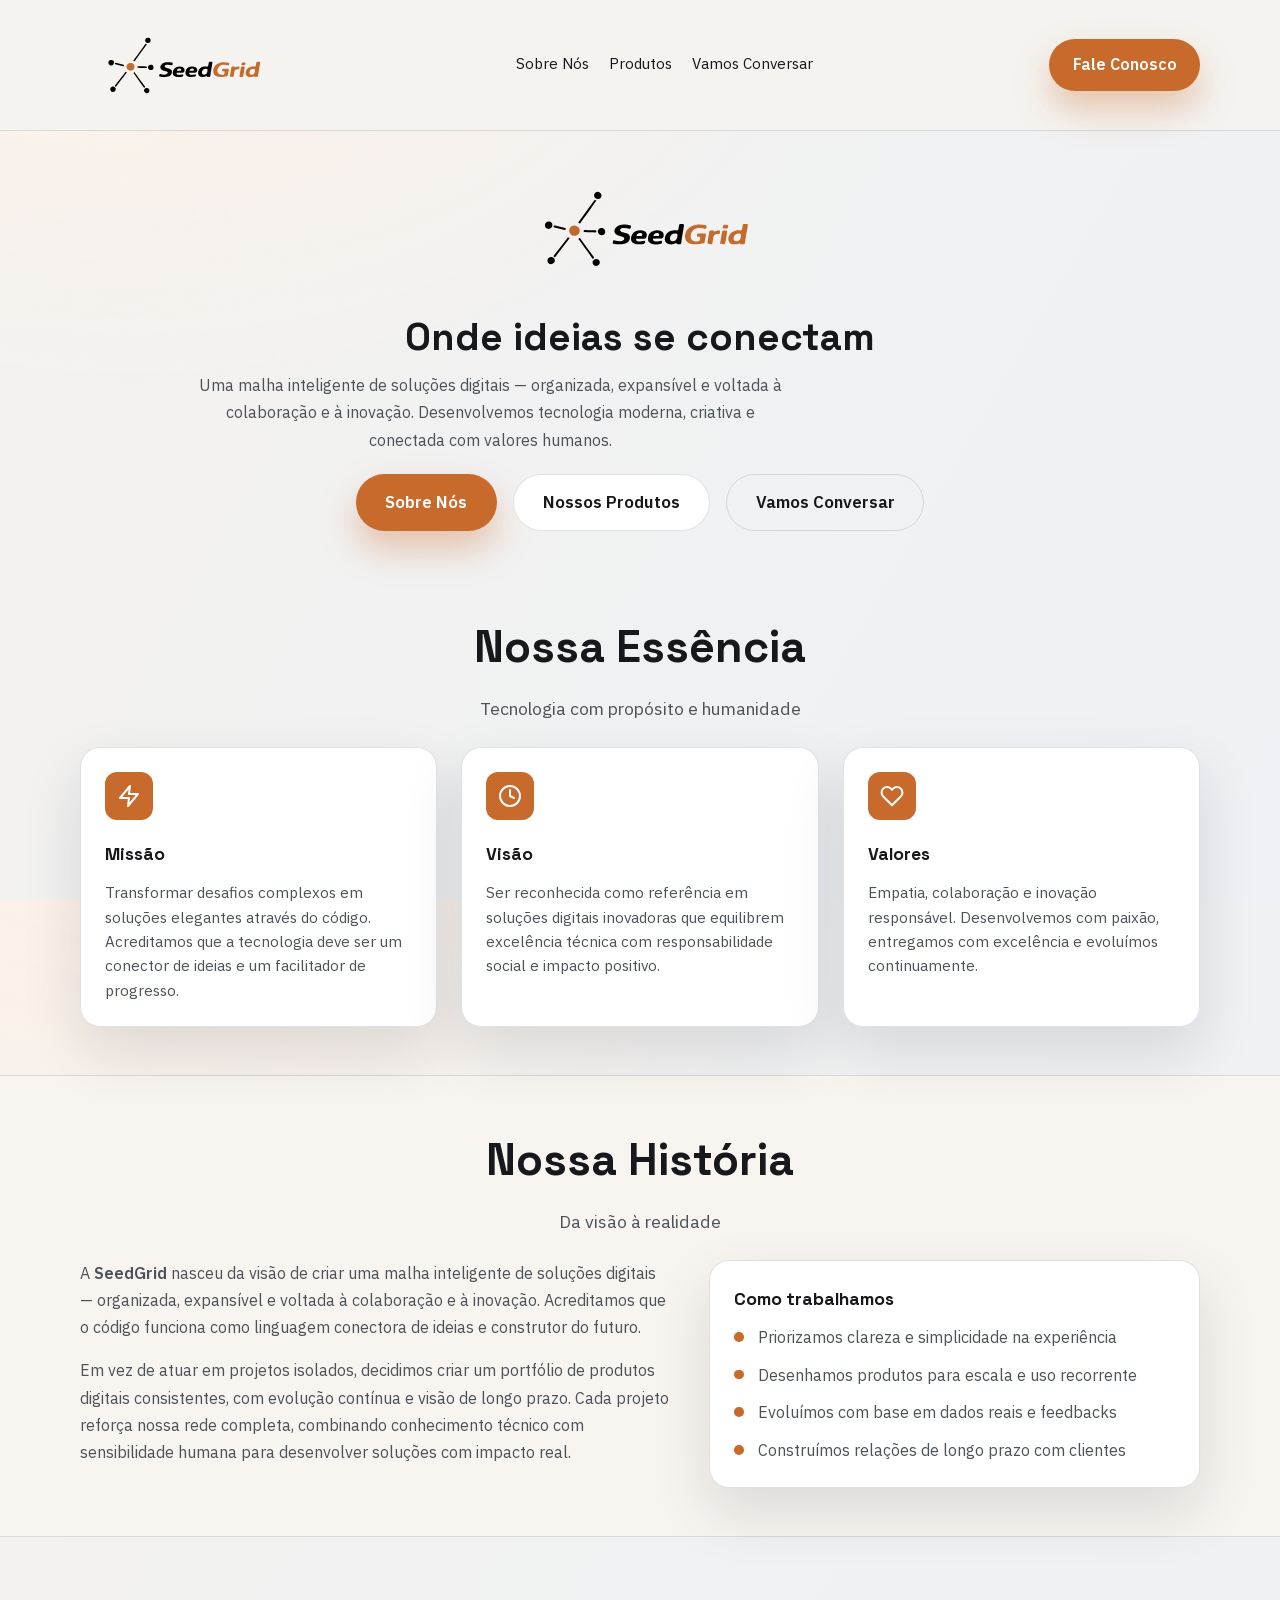
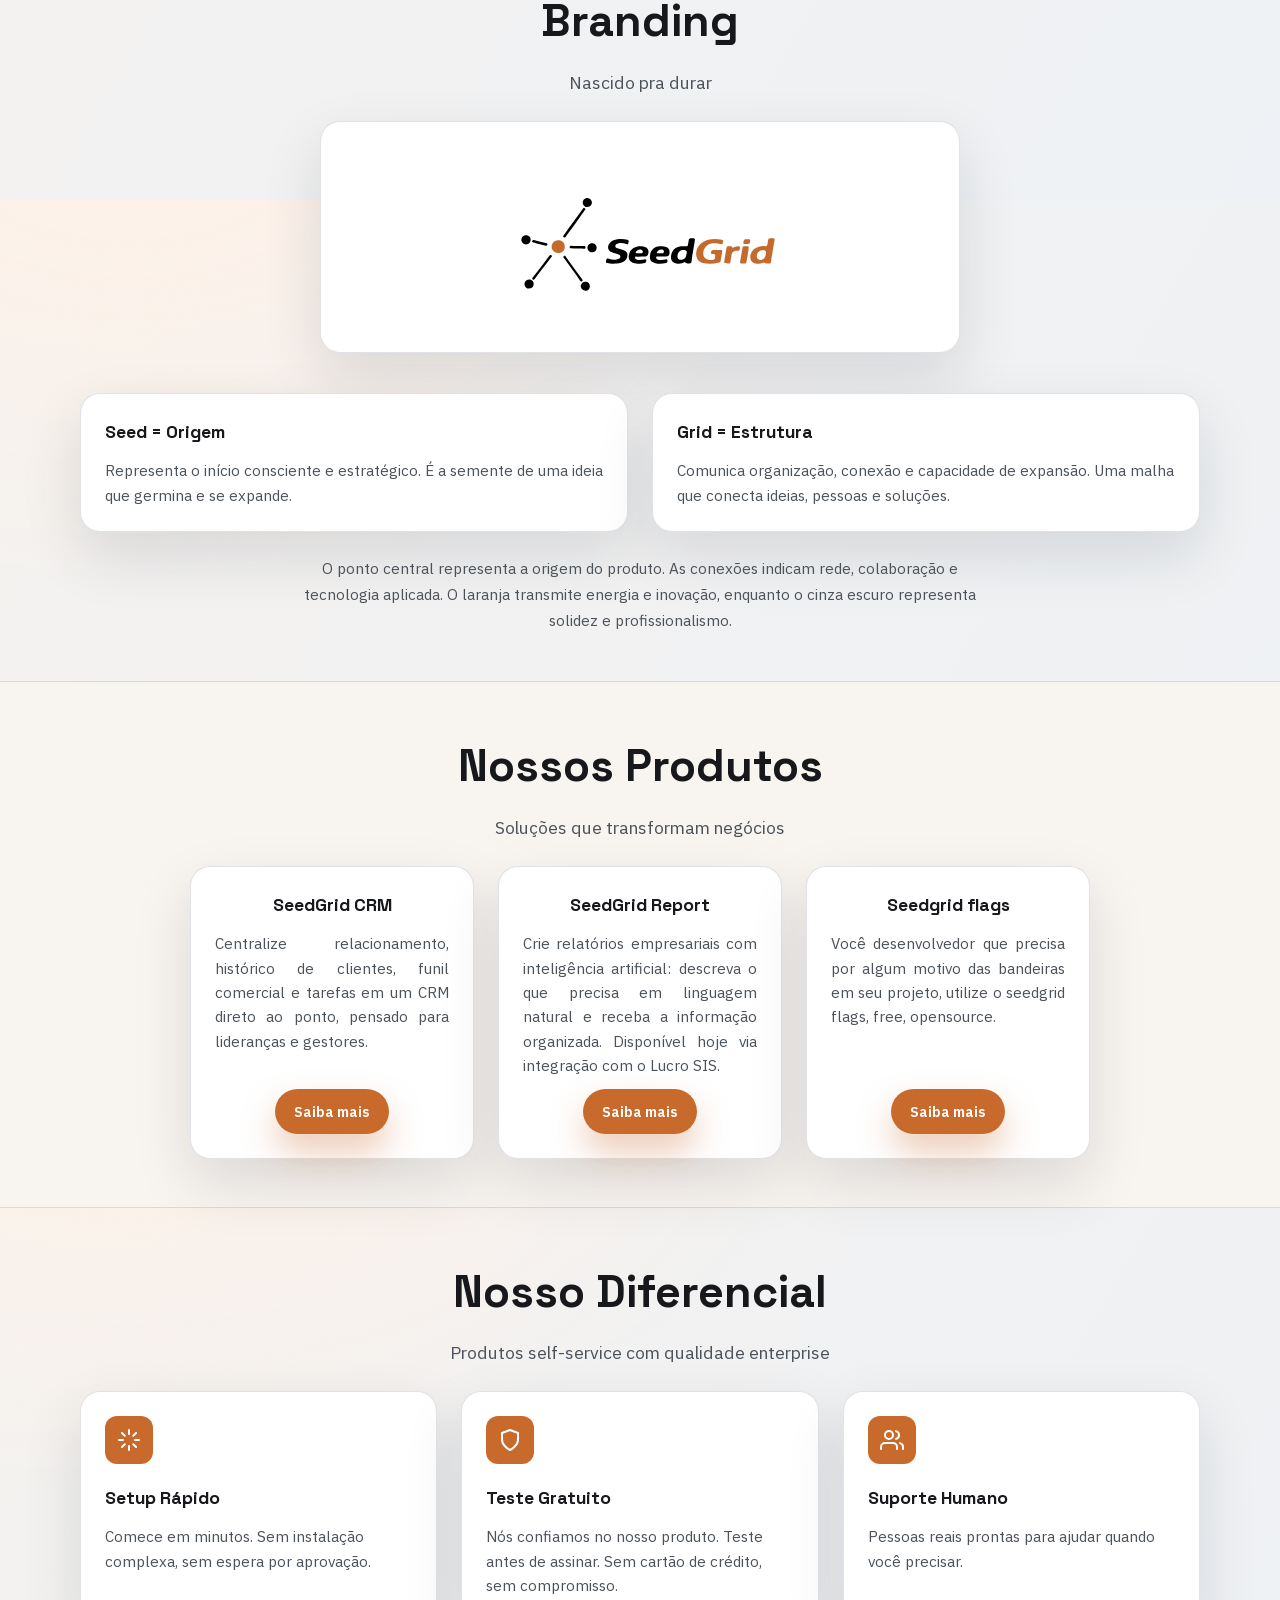
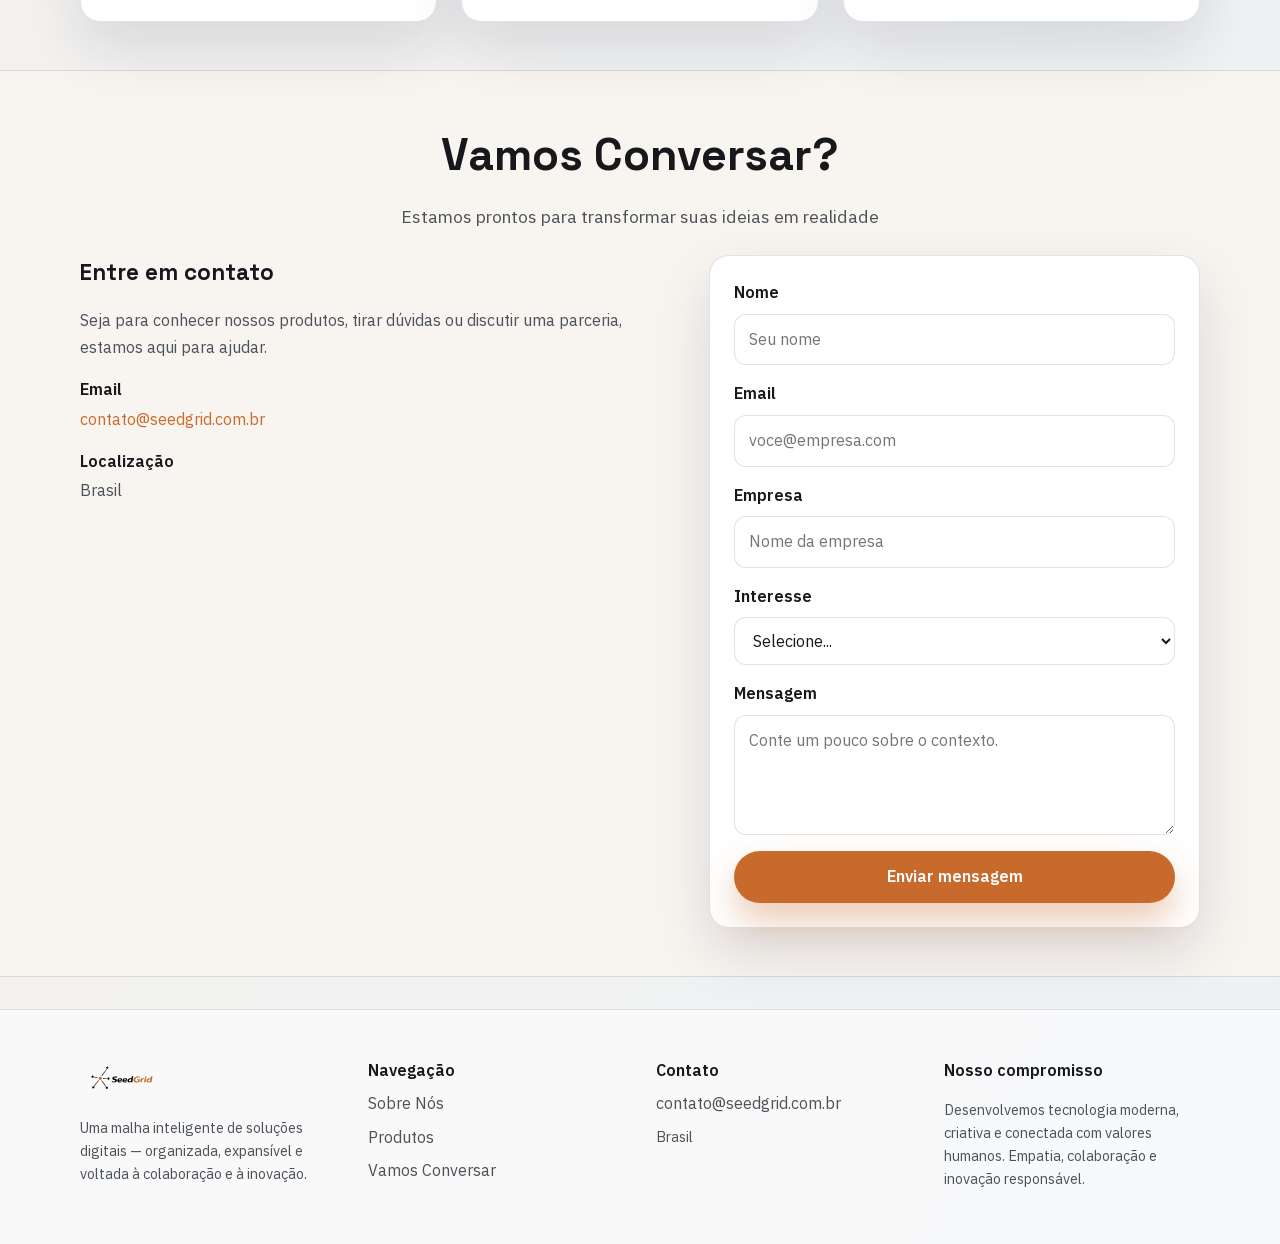
==== commit ee562d72: "Deploy: 7ce46e3d15ef036c864456625219a9e59254caaf SeedGrid/institutional-site@7ce46e3d15ef036c8644566" ====
--- a/index.html
+++ b/index.html
@@ -1 +1 @@
-<!DOCTYPE html><html lang="pt-BR"><head><meta charSet="utf-8"/><meta name="viewport" content="width=device-width, initial-scale=1"/><link rel="preload" href="/_next/static/media/26d4368bf94c0ec4-s.p.woff2" as="font" crossorigin="" type="font/woff2"/><link rel="preload" href="/_next/static/media/36966cca54120369-s.p.woff2" as="font" crossorigin="" type="font/woff2"/><link rel="preload" as="image" href="/logo-seedgrid.svg"/><link rel="stylesheet" href="/_next/static/css/9e832021af1cafbd.css" data-precedence="next"/><link rel="preload" as="script" fetchPriority="low" href="/_next/static/chunks/webpack-0c88a3da052cc435.js"/><script src="/_next/static/chunks/fd9d1056-749e5812300142af.js" async=""></script><script src="/_next/static/chunks/117-7120839b35f2e3e3.js" async=""></script><script src="/_next/static/chunks/main-app-fd188bc3b7be9ad1.js" async=""></script><script src="/_next/static/chunks/972-fe008c56cc430895.js" async=""></script><script src="/_next/static/chunks/app/page-83b9bbc09eb6d328.js" async=""></script><title>SeedGrid | Onde ideias se conectam</title><meta name="description" content="Uma malha inteligente de soluções digitais — organizada, expansível e voltada à colaboração e à inovação."/><link rel="icon" href="/favicon.svg"/><meta name="next-size-adjust"/><script src="/_next/static/chunks/polyfills-42372ed130431b0a.js" noModule=""></script></head><body class="__variable_49a339 __variable_fde359"><div class="page"><header class="site-header"><div class="container header-inner"><a class="logo-link" aria-label="SeedGrid" href="/"><span class="logo"><img src="/logo-seedgrid.svg" alt="SeedGrid" class="logo-img" width="248" height="112"/></span></a><nav class="nav" aria-label="Navegação principal"><a href="/#sobre">Sobre Nós</a><a href="/#produtos">Produtos</a><a href="/#contato">Vamos Conversar</a></nav><div class="header-actions"><a class="btn primary" href="/#contato">Fale Conosco</a></div></div></header><main><section class="hero hero-home"><div class="container hero-center"><div class="animate-in hero-logo"><span class="logo"><img src="/logo-seedgrid.svg" alt="SeedGrid" class="logo-img" width="248" height="112"/></span></div><h1 class="animate-in" style="animation-delay:0.1s">Onde ideias se conectam</h1><p class="hero-subtitle animate-in" style="animation-delay:0.2s">Uma malha inteligente de soluções digitais — organizada, expansível e voltada à colaboração e à inovação. Desenvolvemos tecnologia moderna, criativa e conectada com valores humanos.</p><div class="cta-group animate-in" style="animation-delay:0.3s"><a class="btn primary" href="#sobre">Sobre Nós</a><a class="btn secondary" href="#produtos">Nossos Produtos</a><a class="btn ghost" href="#contato">Vamos Conversar</a></div></div></section><section id="sobre" class="section"><div class="container"><div class="section-head center"><h2 class="section-title-large">Nossa Essência</h2><p class="section-subtitle">Tecnologia com propósito e humanidade</p></div><div class="grid grid-3"><div class="card card-icon animate-in"><div class="card-icon-wrapper"><svg viewBox="0 0 24 24" fill="none" stroke="currentColor" stroke-width="2" stroke-linecap="round" stroke-linejoin="round"><path d="M13 2L3 14h9l-1 8 10-12h-9l1-8z"></path></svg></div><h3>Missão</h3><p>Transformar desafios complexos em soluções elegantes através do código. Acreditamos que a tecnologia deve ser um conector de ideias e um facilitador de progresso.</p></div><div class="card card-icon animate-in" style="animation-delay:0.1s"><div class="card-icon-wrapper"><svg viewBox="0 0 24 24" fill="none" stroke="currentColor" stroke-width="2" stroke-linecap="round" stroke-linejoin="round"><circle cx="12" cy="12" r="10"></circle><polyline points="12 6 12 12 16 14"></polyline></svg></div><h3>Visão</h3><p>Ser reconhecida como referência em soluções digitais inovadoras que equilibrem excelência técnica com responsabilidade social e impacto positivo.</p></div><div class="card card-icon animate-in" style="animation-delay:0.2s"><div class="card-icon-wrapper"><svg viewBox="0 0 24 24" fill="none" stroke="currentColor" stroke-width="2" stroke-linecap="round" stroke-linejoin="round"><path d="M20.84 4.61a5.5 5.5 0 0 0-7.78 0L12 5.67l-1.06-1.06a5.5 5.5 0 0 0-7.78 7.78l1.06 1.06L12 21.23l7.78-7.78 1.06-1.06a5.5 5.5 0 0 0 0-7.78z"></path></svg></div><h3>Valores</h3><p>Empatia, colaboração e inovação responsável. Desenvolvemos com paixão, entregamos com excelência e evoluímos continuamente.</p></div></div></div></section><section id="historia" class="section alt"><div class="container"><div class="section-head center"><h2 class="section-title-large">Nossa História</h2><p class="section-subtitle">Da visão à realidade</p></div><div class="content-split"><div class="content-text"><p>A <strong>SeedGrid</strong> nasceu da visão de criar uma malha inteligente de soluções digitais — organizada, expansível e voltada à colaboração e à inovação. Acreditamos que o código funciona como linguagem conectora de ideias e construtor do futuro.</p><p>Em vez de atuar em projetos isolados, decidimos criar um portfólio de produtos digitais consistentes, com evolução contínua e visão de longo prazo. Cada projeto reforça nossa rede completa, combinando conhecimento técnico com sensibilidade humana para desenvolver soluções com impacto real.</p></div><div class="card"><h3>Como trabalhamos</h3><ul class="list"><li>Priorizamos clareza e simplicidade na experiência</li><li>Desenhamos produtos para escala e uso recorrente</li><li>Evoluímos com base em dados reais e feedbacks</li><li>Construímos relações de longo prazo com clientes</li></ul></div></div></div></section><section id="marca" class="section"><div class="container"><div class="section-head center"><h2 class="section-title-large">Branding</h2><p class="section-subtitle">Nascido pra durar</p></div><div class="brand-content"><div class="brand-logo-display"><span class="logo"><img src="/logo-seedgrid.svg" alt="SeedGrid" class="logo-img" width="248" height="112"/></span></div><div class="brand-explanation"><div class="grid grid-2"><div class="card"><h3>Seed = Origem</h3><p>Representa o início consciente e estratégico. É a semente de uma ideia que germina e se expande.</p></div><div class="card"><h3>Grid = Estrutura</h3><p>Comunica organização, conexão e capacidade de expansão. Uma malha que conecta ideias, pessoas e soluções.</p></div></div><p class="brand-note">O ponto central representa a origem do produto. As conexões indicam rede, colaboração e tecnologia aplicada. O laranja transmite energia e inovação, enquanto o cinza escuro representa solidez e profissionalismo.</p></div></div></div></section><section id="produtos" class="section alt"><div class="container"><div class="section-head center"><h2 class="section-title-large">Nossos Produtos</h2><p class="section-subtitle">Soluções que transformam negócios</p></div><div class="products-grid"><div class="card product-card animate-in" style="animation-delay:0.1s"><div class="product-card-title"><h3>SeedGrid CRM</h3></div><p>Centralize relacionamento, histórico de clientes, funil comercial e tarefas em um CRM direto ao ponto, pensado para lideranças e gestores.</p><a class="btn primary small" href="/produtos/crm/">Saiba mais</a></div><div class="card product-card animate-in" style="animation-delay:0.2s"><div class="product-card-title"><h3>Seedgrid flags</h3></div><p>Você desenvolvedor que precisa por algum motivo das bandeiras em seu projeto, utilize o seedgrid flags, free, opensource.</p><a class="btn primary small" target="_blank" rel="noreferrer" href="https://flags.seedgrid.com.br/">Saiba mais</a></div></div></div></section><section id="diferencial" class="section"><div class="container"><div class="section-head center"><h2 class="section-title-large">Nosso Diferencial</h2><p class="section-subtitle">Produtos self-service com qualidade enterprise</p></div><div class="grid grid-3"><div class="card card-icon animate-in"><div class="card-icon-wrapper"><svg viewBox="0 0 24 24" fill="none" stroke="currentColor" stroke-width="2" stroke-linecap="round" stroke-linejoin="round"><path d="M12 2v4M12 18v4M4.93 4.93l2.83 2.83M16.24 16.24l2.83 2.83M2 12h4M18 12h4M4.93 19.07l2.83-2.83M16.24 7.76l2.83-2.83"></path></svg></div><h3>Setup Rápido</h3><p>Comece em minutos. Sem instalação complexa, sem espera por aprovação.</p></div><div class="card card-icon animate-in" style="animation-delay:0.1s"><div class="card-icon-wrapper"><svg viewBox="0 0 24 24" fill="none" stroke="currentColor" stroke-width="2" stroke-linecap="round" stroke-linejoin="round"><path d="M12 22s8-4 8-10V5l-8-3-8 3v7c0 6 8 10 8 10z"></path></svg></div><h3>Teste Gratuito</h3><p>Nós confiamos no nosso produto. Teste antes de assinar. Sem cartão de crédito, sem compromisso.</p></div><div class="card card-icon animate-in" style="animation-delay:0.2s"><div class="card-icon-wrapper"><svg viewBox="0 0 24 24" fill="none" stroke="currentColor" stroke-width="2" stroke-linecap="round" stroke-linejoin="round"><path d="M17 21v-2a4 4 0 0 0-4-4H5a4 4 0 0 0-4 4v2"></path><circle cx="9" cy="7" r="4"></circle><path d="M23 21v-2a4 4 0 0 0-3-3.87M16 3.13a4 4 0 0 1 0 7.75"></path></svg></div><h3>Suporte Humano</h3><p>Pessoas reais prontas para ajudar quando você precisar.</p></div></div></div></section><section id="contato" class="section alt"><div class="container"><div class="section-head center"><h2 class="section-title-large">Vamos Conversar?</h2><p class="section-subtitle">Estamos prontos para transformar suas ideias em realidade</p></div><div class="content-split contact-split"><div class="content-text contact-intro"><h3>Entre em contato</h3><p>Seja para conhecer nossos produtos, tirar dúvidas ou discutir uma parceria, estamos aqui para ajudar.</p><div class="contact-details"><div class="contact-detail"><span class="contact-label">Email</span><a class="contact-value" href="mailto:contato@seedgrid.com.br">contato@seedgrid.com.br</a></div><div class="contact-detail"><span class="contact-label">Localização</span><span class="contact-value">Brasil</span></div></div></div><form class="card form"><div class="field"><label for="nome">Nome</label><input id="nome" type="text" placeholder="Seu nome" name="nome"/></div><div class="field"><label for="email">Email</label><input id="email" type="email" placeholder="voce@empresa.com" name="email"/></div><div class="field"><label for="empresa">Empresa</label><input id="empresa" type="text" placeholder="Nome da empresa" name="empresa"/></div><div class="field"><label for="interesse">Interesse</label><select id="interesse" name="interesse"><option value="" disabled="" selected="">Selecione...</option><option value="demo">Solicitar demonstracao</option><option value="comercial">Falar com o comercial</option><option value="parceria">Parcerias e canais</option></select></div><div class="field"><label for="mensagem">Mensagem</label><textarea id="mensagem" name="mensagem" placeholder="Conte um pouco sobre o contexto."></textarea></div><button class="btn primary" type="submit">Enviar mensagem</button></form></div></div></section></main><footer class="site-footer"><div class="container footer-grid"><div><span class="logo"><img src="/logo-seedgrid.svg" alt="SeedGrid" class="logo-img" width="248" height="112"/></span><p class="footer-note">Uma malha inteligente de soluções digitais — organizada, expansível e voltada à colaboração e à inovação.</p></div><div><span class="footer-title">Navegação</span><div class="footer-links"><a href="/#sobre">Sobre Nós</a><a href="/#produtos">Produtos</a><a href="/#contato">Vamos Conversar</a></div></div><div><span class="footer-title">Contato</span><div class="footer-links"><a href="mailto:contato@seedgrid.com.br">contato@seedgrid.com.br</a><span class="footer-note">Brasil</span></div></div><div><span class="footer-title">Nosso compromisso</span><p class="footer-note">Desenvolvemos tecnologia moderna, criativa e conectada com valores humanos. Empatia, colaboração e inovação responsável.</p></div></div></footer></div><script src="/_next/static/chunks/webpack-0c88a3da052cc435.js" async=""></script><script>(self.__next_f=self.__next_f||[]).push([0]);self.__next_f.push([2,null])</script><script>self.__next_f.push([1,"1:HL[\"/_next/static/media/26d4368bf94c0ec4-s.p.woff2\",\"font\",{\"crossOrigin\":\"\",\"type\":\"font/woff2\"}]\n2:HL[\"/_next/static/media/36966cca54120369-s.p.woff2\",\"font\",{\"crossOrigin\":\"\",\"type\":\"font/woff2\"}]\n3:HL[\"/_next/static/css/9e832021af1cafbd.css\",\"style\"]\n"])</script><script>self.__next_f.push([1,"4:I[2846,[],\"\"]\n6:I[2972,[\"972\",\"static/chunks/972-fe008c56cc430895.js\",\"931\",\"static/chunks/app/page-83b9bbc09eb6d328.js\"],\"\"]\n7:I[4707,[],\"\"]\n8:I[6423,[],\"\"]\na:I[1060,[],\"\"]\nb:[]\n"])</script><script>self.__next_f.push([1,"0:[\"$\",\"$L4\",null,{\"buildId\":\"CtzwsS1E2z6aBhnAc6Hgd\",\"assetPrefix\":\"\",\"urlParts\":[\"\",\"\"],\"initialTree\":[\"\",{\"children\":[\"__PAGE__\",{}]},\"$undefined\",\"$undefined\",true],\"initialSeedData\":[\"\",{\"children\":[\"__PAGE__\",{},[[\"$L5\",[[\"$\",\"section\",null,{\"className\":\"hero hero-home\",\"children\":[\"$\",\"div\",null,{\"className\":\"container hero-center\",\"children\":[[\"$\",\"div\",null,{\"className\":\"animate-in hero-logo\",\"children\":[\"$\",\"span\",null,{\"className\":\"logo\",\"children\":[\"$\",\"img\",null,{\"src\":\"/logo-seedgrid.svg\",\"alt\":\"SeedGrid\",\"className\":\"logo-img\",\"width\":\"248\",\"height\":\"112\"}]}]}],[\"$\",\"h1\",null,{\"className\":\"animate-in\",\"style\":{\"animationDelay\":\"0.1s\"},\"children\":\"Onde ideias se conectam\"}],[\"$\",\"p\",null,{\"className\":\"hero-subtitle animate-in\",\"style\":{\"animationDelay\":\"0.2s\"},\"children\":\"Uma malha inteligente de soluções digitais — organizada, expansível e voltada à colaboração e à inovação. Desenvolvemos tecnologia moderna, criativa e conectada com valores humanos.\"}],[\"$\",\"div\",null,{\"className\":\"cta-group animate-in\",\"style\":{\"animationDelay\":\"0.3s\"},\"children\":[[\"$\",\"a\",null,{\"className\":\"btn primary\",\"href\":\"#sobre\",\"children\":\"Sobre Nós\"}],[\"$\",\"a\",null,{\"className\":\"btn secondary\",\"href\":\"#produtos\",\"children\":\"Nossos Produtos\"}],[\"$\",\"a\",null,{\"className\":\"btn ghost\",\"href\":\"#contato\",\"children\":\"Vamos Conversar\"}]]}]]}]}],[\"$\",\"section\",null,{\"id\":\"sobre\",\"className\":\"section\",\"children\":[\"$\",\"div\",null,{\"className\":\"container\",\"children\":[[\"$\",\"div\",null,{\"className\":\"section-head center\",\"children\":[[\"$\",\"h2\",null,{\"className\":\"section-title-large\",\"children\":\"Nossa Essência\"}],[\"$\",\"p\",null,{\"className\":\"section-subtitle\",\"children\":\"Tecnologia com propósito e humanidade\"}]]}],[\"$\",\"div\",null,{\"className\":\"grid grid-3\",\"children\":[[\"$\",\"div\",null,{\"className\":\"card card-icon animate-in\",\"children\":[[\"$\",\"div\",null,{\"className\":\"card-icon-wrapper\",\"children\":[\"$\",\"svg\",null,{\"viewBox\":\"0 0 24 24\",\"fill\":\"none\",\"stroke\":\"currentColor\",\"strokeWidth\":\"2\",\"strokeLinecap\":\"round\",\"strokeLinejoin\":\"round\",\"children\":[\"$\",\"path\",null,{\"d\":\"M13 2L3 14h9l-1 8 10-12h-9l1-8z\"}]}]}],[\"$\",\"h3\",null,{\"children\":\"Missão\"}],[\"$\",\"p\",null,{\"children\":\"Transformar desafios complexos em soluções elegantes através do código. Acreditamos que a tecnologia deve ser um conector de ideias e um facilitador de progresso.\"}]]}],[\"$\",\"div\",null,{\"className\":\"card card-icon animate-in\",\"style\":{\"animationDelay\":\"0.1s\"},\"children\":[[\"$\",\"div\",null,{\"className\":\"card-icon-wrapper\",\"children\":[\"$\",\"svg\",null,{\"viewBox\":\"0 0 24 24\",\"fill\":\"none\",\"stroke\":\"currentColor\",\"strokeWidth\":\"2\",\"strokeLinecap\":\"round\",\"strokeLinejoin\":\"round\",\"children\":[[\"$\",\"circle\",null,{\"cx\":\"12\",\"cy\":\"12\",\"r\":\"10\"}],[\"$\",\"polyline\",null,{\"points\":\"12 6 12 12 16 14\"}]]}]}],[\"$\",\"h3\",null,{\"children\":\"Visão\"}],[\"$\",\"p\",null,{\"children\":\"Ser reconhecida como referência em soluções digitais inovadoras que equilibrem excelência técnica com responsabilidade social e impacto positivo.\"}]]}],[\"$\",\"div\",null,{\"className\":\"card card-icon animate-in\",\"style\":{\"animationDelay\":\"0.2s\"},\"children\":[[\"$\",\"div\",null,{\"className\":\"card-icon-wrapper\",\"children\":[\"$\",\"svg\",null,{\"viewBox\":\"0 0 24 24\",\"fill\":\"none\",\"stroke\":\"currentColor\",\"strokeWidth\":\"2\",\"strokeLinecap\":\"round\",\"strokeLinejoin\":\"round\",\"children\":[\"$\",\"path\",null,{\"d\":\"M20.84 4.61a5.5 5.5 0 0 0-7.78 0L12 5.67l-1.06-1.06a5.5 5.5 0 0 0-7.78 7.78l1.06 1.06L12 21.23l7.78-7.78 1.06-1.06a5.5 5.5 0 0 0 0-7.78z\"}]}]}],[\"$\",\"h3\",null,{\"children\":\"Valores\"}],[\"$\",\"p\",null,{\"children\":\"Empatia, colaboração e inovação responsável. Desenvolvemos com paixão, entregamos com excelência e evoluímos continuamente.\"}]]}]]}]]}]}],[\"$\",\"section\",null,{\"id\":\"historia\",\"className\":\"section alt\",\"children\":[\"$\",\"div\",null,{\"className\":\"container\",\"children\":[[\"$\",\"div\",null,{\"className\":\"section-head center\",\"children\":[[\"$\",\"h2\",null,{\"className\":\"section-title-large\",\"children\":\"Nossa História\"}],[\"$\",\"p\",null,{\"className\":\"section-subtitle\",\"children\":\"Da visão à realidade\"}]]}],[\"$\",\"div\",null,{\"className\":\"content-split\",\"children\":[[\"$\",\"div\",null,{\"className\":\"content-text\",\"children\":[[\"$\",\"p\",null,{\"children\":[\"A \",[\"$\",\"strong\",null,{\"children\":\"SeedGrid\"}],\" nasceu da visão de criar uma malha inteligente de soluções digitais — organizada, expansível e voltada à colaboração e à inovação. Acreditamos que o código funciona como linguagem conectora de ideias e construtor do futuro.\"]}],[\"$\",\"p\",null,{\"children\":\"Em vez de atuar em projetos isolados, decidimos criar um portfólio de produtos digitais consistentes, com evolução contínua e visão de longo prazo. Cada projeto reforça nossa rede completa, combinando conhecimento técnico com sensibilidade humana para desenvolver soluções com impacto real.\"}]]}],[\"$\",\"div\",null,{\"className\":\"card\",\"children\":[[\"$\",\"h3\",null,{\"children\":\"Como trabalhamos\"}],[\"$\",\"ul\",null,{\"className\":\"list\",\"children\":[[\"$\",\"li\",null,{\"children\":\"Priorizamos clareza e simplicidade na experiência\"}],[\"$\",\"li\",null,{\"children\":\"Desenhamos produtos para escala e uso recorrente\"}],[\"$\",\"li\",null,{\"children\":\"Evoluímos com base em dados reais e feedbacks\"}],[\"$\",\"li\",null,{\"children\":\"Construímos relações de longo prazo com clientes\"}]]}]]}]]}]]}]}],[\"$\",\"section\",null,{\"id\":\"marca\",\"className\":\"section\",\"children\":[\"$\",\"div\",null,{\"className\":\"container\",\"children\":[[\"$\",\"div\",null,{\"className\":\"section-head center\",\"children\":[[\"$\",\"h2\",null,{\"className\":\"section-title-large\",\"children\":\"Branding\"}],[\"$\",\"p\",null,{\"className\":\"section-subtitle\",\"children\":\"Nascido pra durar\"}]]}],[\"$\",\"div\",null,{\"className\":\"brand-content\",\"children\":[[\"$\",\"div\",null,{\"className\":\"brand-logo-display\",\"children\":[\"$\",\"span\",null,{\"className\":\"logo\",\"children\":[\"$\",\"img\",null,{\"src\":\"/logo-seedgrid.svg\",\"alt\":\"SeedGrid\",\"className\":\"logo-img\",\"width\":\"248\",\"height\":\"112\"}]}]}],[\"$\",\"div\",null,{\"className\":\"brand-explanation\",\"children\":[[\"$\",\"div\",null,{\"className\":\"grid grid-2\",\"children\":[[\"$\",\"div\",null,{\"className\":\"card\",\"children\":[[\"$\",\"h3\",null,{\"children\":\"Seed = Origem\"}],[\"$\",\"p\",null,{\"children\":\"Representa o início consciente e estratégico. É a semente de uma ideia que germina e se expande.\"}]]}],[\"$\",\"div\",null,{\"className\":\"card\",\"children\":[[\"$\",\"h3\",null,{\"children\":\"Grid = Estrutura\"}],[\"$\",\"p\",null,{\"children\":\"Comunica organização, conexão e capacidade de expansão. Uma malha que conecta ideias, pessoas e soluções.\"}]]}]]}],[\"$\",\"p\",null,{\"className\":\"brand-note\",\"children\":\"O ponto central representa a origem do produto. As conexões indicam rede, colaboração e tecnologia aplicada. O laranja transmite energia e inovação, enquanto o cinza escuro representa solidez e profissionalismo.\"}]]}]]}]]}]}],[\"$\",\"section\",null,{\"id\":\"produtos\",\"className\":\"section alt\",\"children\":[\"$\",\"div\",null,{\"className\":\"container\",\"children\":[[\"$\",\"div\",null,{\"className\":\"section-head center\",\"children\":[[\"$\",\"h2\",null,{\"className\":\"section-title-large\",\"children\":\"Nossos Produtos\"}],[\"$\",\"p\",null,{\"className\":\"section-subtitle\",\"children\":\"Soluções que transformam negócios\"}]]}],[\"$\",\"div\",null,{\"className\":\"products-grid\",\"children\":[[\"$\",\"div\",\"crm\",{\"className\":\"card product-card animate-in\",\"style\":{\"animationDelay\":\"0.1s\"},\"children\":[[\"$\",\"div\",null,{\"className\":\"product-card-title\",\"children\":[false,[\"$\",\"h3\",null,{\"children\":\"SeedGrid CRM\"}]]}],[\"$\",\"p\",null,{\"children\":\"Centralize relacionamento, histórico de clientes, funil comercial e tarefas em um CRM direto ao ponto, pensado para lideranças e gestores.\"}],[\"$\",\"$L6\",null,{\"className\":\"btn primary small\",\"href\":\"/produtos/crm\",\"target\":\"$undefined\",\"rel\":\"$undefined\",\"children\":\"Saiba mais\"}]]}],[\"$\",\"div\",\"flags\",{\"className\":\"card product-card animate-in\",\"style\":{\"animationDelay\":\"0.2s\"},\"children\":[[\"$\",\"div\",null,{\"className\":\"product-card-title\",\"children\":[false,[\"$\",\"h3\",null,{\"children\":\"Seedgrid flags\"}]]}],[\"$\",\"p\",null,{\"children\":\"Você desenvolvedor que precisa por algum motivo das bandeiras em seu projeto, utilize o seedgrid flags, free, opensource.\"}],[\"$\",\"$L6\",null,{\"className\":\"btn primary small\",\"href\":\"https://flags.seedgrid.com.br/\",\"target\":\"_blank\",\"rel\":\"noreferrer\",\"children\":\"Saiba mais\"}]]}]]}]]}]}],[\"$\",\"section\",null,{\"id\":\"diferencial\",\"className\":\"section\",\"children\":[\"$\",\"div\",null,{\"className\":\"container\",\"children\":[[\"$\",\"div\",null,{\"className\":\"section-head center\",\"children\":[[\"$\",\"h2\",null,{\"className\":\"section-title-large\",\"children\":\"Nosso Diferencial\"}],[\"$\",\"p\",null,{\"className\":\"section-subtitle\",\"children\":\"Produtos self-service com qualidade enterprise\"}]]}],[\"$\",\"div\",null,{\"className\":\"grid grid-3\",\"children\":[[\"$\",\"div\",null,{\"className\":\"card card-icon animate-in\",\"children\":[[\"$\",\"div\",null,{\"className\":\"card-icon-wrapper\",\"children\":[\"$\",\"svg\",null,{\"viewBox\":\"0 0 24 24\",\"fill\":\"none\",\"stroke\":\"currentColor\",\"strokeWidth\":\"2\",\"strokeLinecap\":\"round\",\"strokeLinejoin\":\"round\",\"children\":[\"$\",\"path\",null,{\"d\":\"M12 2v4M12 18v4M4.93 4.93l2.83 2.83M16.24 16.24l2.83 2.83M2 12h4M18 12h4M4.93 19.07l2.83-2.83M16.24 7.76l2.83-2.83\"}]}]}],[\"$\",\"h3\",null,{\"children\":\"Setup Rápido\"}],[\"$\",\"p\",null,{\"children\":\"Comece em minutos. Sem instalação complexa, sem espera por aprovação.\"}]]}],[\"$\",\"div\",null,{\"className\":\"card card-icon animate-in\",\"style\":{\"animationDelay\":\"0.1s\"},\"children\":[[\"$\",\"div\",null,{\"className\":\"card-icon-wrapper\",\"children\":[\"$\",\"svg\",null,{\"viewBox\":\"0 0 24 24\",\"fill\":\"none\",\"stroke\":\"currentColor\",\"strokeWidth\":\"2\",\"strokeLinecap\":\"round\",\"strokeLinejoin\":\"round\",\"children\":[\"$\",\"path\",null,{\"d\":\"M12 22s8-4 8-10V5l-8-3-8 3v7c0 6 8 10 8 10z\"}]}]}],[\"$\",\"h3\",null,{\"children\":\"Teste Gratuito\"}],[\"$\",\"p\",null,{\"children\":\"Nós confiamos no nosso produto. Teste antes de assinar. Sem cartão de crédito, sem compromisso.\"}]]}],[\"$\",\"div\",null,{\"className\":\"card card-icon animate-in\",\"style\":{\"animationDelay\":\"0.2s\"},\"children\":[[\"$\",\"div\",null,{\"className\":\"card-icon-wrapper\",\"children\":[\"$\",\"svg\",null,{\"viewBox\":\"0 0 24 24\",\"fill\":\"none\",\"stroke\":\"currentColor\",\"strokeWidth\":\"2\",\"strokeLinecap\":\"round\",\"strokeLinejoin\":\"round\",\"children\":[[\"$\",\"path\",null,{\"d\":\"M17 21v-2a4 4 0 0 0-4-4H5a4 4 0 0 0-4 4v2\"}],[\"$\",\"circle\",null,{\"cx\":\"9\",\"cy\":\"7\",\"r\":\"4\"}],[\"$\",\"path\",null,{\"d\":\"M23 21v-2a4 4 0 0 0-3-3.87M16 3.13a4 4 0 0 1 0 7.75\"}]]}]}],[\"$\",\"h3\",null,{\"children\":\"Suporte Humano\"}],[\"$\",\"p\",null,{\"children\":\"Pessoas reais prontas para ajudar quando você precisar.\"}]]}]]}]]}]}],[\"$\",\"section\",null,{\"id\":\"contato\",\"className\":\"section alt\",\"children\":[\"$\",\"div\",null,{\"className\":\"container\",\"children\":[[\"$\",\"div\",null,{\"className\":\"section-head center\",\"children\":[[\"$\",\"h2\",null,{\"className\":\"section-title-large\",\"children\":\"Vamos Conversar?\"}],[\"$\",\"p\",null,{\"className\":\"section-subtitle\",\"children\":\"Estamos prontos para transformar suas ideias em realidade\"}]]}],[\"$\",\"div\",null,{\"className\":\"content-split contact-split\",\"children\":[[\"$\",\"div\",null,{\"className\":\"content-text contact-intro\",\"children\":[[\"$\",\"h3\",null,{\"children\":\"Entre em contato\"}],[\"$\",\"p\",null,{\"children\":\"Seja para conhecer nossos produtos, tirar dúvidas ou discutir uma parceria, estamos aqui para ajudar.\"}],[\"$\",\"div\",null,{\"className\":\"contact-details\",\"children\":[[\"$\",\"div\",null,{\"className\":\"contact-detail\",\"children\":[[\"$\",\"span\",null,{\"className\":\"contact-label\",\"children\":\"Email\"}],[\"$\",\"a\",null,{\"className\":\"contact-value\",\"href\":\"mailto:contato@seedgrid.com.br\",\"children\":\"contato@seedgrid.com.br\"}]]}],[\"$\",\"div\",null,{\"className\":\"contact-detail\",\"children\":[[\"$\",\"span\",null,{\"className\":\"contact-label\",\"children\":\"Localização\"}],[\"$\",\"span\",null,{\"className\":\"contact-value\",\"children\":\"Brasil\"}]]}]]}]]}],[\"$\",\"form\",null,{\"className\":\"card form\",\"children\":[[\"$\",\"div\",null,{\"className\":\"field\",\"children\":[[\"$\",\"label\",null,{\"htmlFor\":\"nome\",\"children\":\"Nome\"}],[\"$\",\"input\",null,{\"id\":\"nome\",\"name\":\"nome\",\"type\":\"text\",\"placeholder\":\"Seu nome\"}]]}],[\"$\",\"div\",null,{\"className\":\"field\",\"children\":[[\"$\",\"label\",null,{\"htmlFor\":\"email\",\"children\":\"Email\"}],[\"$\",\"input\",null,{\"id\":\"email\",\"name\":\"email\",\"type\":\"email\",\"placeholder\":\"voce@empresa.com\"}]]}],[\"$\",\"div\",null,{\"className\":\"field\",\"children\":[[\"$\",\"label\",null,{\"htmlFor\":\"empresa\",\"children\":\"Empresa\"}],[\"$\",\"input\",null,{\"id\":\"empresa\",\"name\":\"empresa\",\"type\":\"text\",\"placeholder\":\"Nome da empresa\"}]]}],[\"$\",\"div\",null,{\"className\":\"field\",\"children\":[[\"$\",\"label\",null,{\"htmlFor\":\"interesse\",\"children\":\"Interesse\"}],[\"$\",\"select\",null,{\"id\":\"interesse\",\"name\":\"interesse\",\"defaultValue\":\"\",\"children\":[[\"$\",\"option\",null,{\"value\":\"\",\"disabled\":true,\"children\":\"Selecione...\"}],[\"$\",\"option\",null,{\"value\":\"demo\",\"children\":\"Solicitar demonstracao\"}],[\"$\",\"option\",null,{\"value\":\"comercial\",\"children\":\"Falar com o comercial\"}],[\"$\",\"option\",null,{\"value\":\"parceria\",\"children\":\"Parcerias e canais\"}]]}]]}],[\"$\",\"div\",null,{\"className\":\"field\",\"children\":[[\"$\",\"label\",null,{\"htmlFor\":\"mensagem\",\"children\":\"Mensagem\"}],[\"$\",\"textarea\",null,{\"id\":\"mensagem\",\"name\":\"mensagem\",\"placeholder\":\"Conte um pouco sobre o contexto.\"}]]}],[\"$\",\"button\",null,{\"className\":\"btn primary\",\"type\":\"submit\",\"children\":\"Enviar mensagem\"}]]}]]}]]}]}]],null],null],null]},[[[[\"$\",\"link\",\"0\",{\"rel\":\"stylesheet\",\"href\":\"/_next/static/css/9e832021af1cafbd.css\",\"precedence\":\"next\",\"crossOrigin\":\"$undefined\"}]],[\"$\",\"html\",null,{\"lang\":\"pt-BR\",\"children\":[\"$\",\"body\",null,{\"className\":\"__variable_49a339 __variable_fde359\",\"children\":[\"$\",\"div\",null,{\"className\":\"page\",\"children\":[[\"$\",\"header\",null,{\"className\":\"site-header\",\"children\":[\"$\",\"div\",null,{\"className\":\"container header-inner\",\"children\":[[\"$\",\"$L6\",null,{\"className\":\"logo-link\",\"href\":\"/\",\"aria-label\":\"SeedGrid\",\"children\":[\"$\",\"span\",null,{\"className\":\"logo\",\"children\":[\"$\",\"img\",null,{\"src\":\"/logo-seedgrid.svg\",\"alt\":\"SeedGrid\",\"className\":\"logo-img\",\"width\":\"248\",\"height\":\"112\"}]}]}],[\"$\",\"nav\",null,{\"className\":\"nav\",\"aria-label\":\"Navegação principal\",\"children\":[[\"$\",\"a\",null,{\"href\":\"/#sobre\",\"children\":\"Sobre Nós\"}],[\"$\",\"a\",null,{\"href\":\"/#produtos\",\"children\":\"Produtos\"}],[\"$\",\"a\",null,{\"href\":\"/#contato\",\"children\":\"Vamos Conversar\"}]]}],[\"$\",\"div\",null,{\"className\":\"header-actions\",\"children\":[\"$\",\"a\",null,{\"className\":\"btn primary\",\"href\":\"/#contato\",\"children\":\"Fale Conosco\"}]}]]}]}],[\"$\",\"main\",null,{\"children\":[\"$\",\"$L7\",null,{\"parallelRouterKey\":\"children\",\"segmentPath\":[\"children\"],\"error\":\"$undefined\",\"errorStyles\":\"$undefined\",\"errorScripts\":\"$undefined\",\"template\":[\"$\",\"$L8\",null,{}],\"templateStyles\":\"$undefined\",\"templateScripts\":\"$undefined\",\"notFound\":[[\"$\",\"title\",null,{\"children\":\"404: This page could not be found.\"}],[\"$\",\"div\",null,{\"style\":{\"fontFamily\":\"system-ui,\\\"Segoe UI\\\",Roboto,Helvetica,Arial,sans-serif,\\\"Apple Color Emoji\\\",\\\"Segoe UI Emoji\\\"\",\"height\":\"100vh\",\"textAlign\":\"center\",\"display\":\"flex\",\"flexDirection\":\"column\",\"alignItems\":\"center\",\"justifyContent\":\"center\"},\"children\":[\"$\",\"div\",null,{\"children\":[[\"$\",\"style\",null,{\"dangerouslySetInnerHTML\":{\"__html\":\"body{color:#000;background:#fff;margin:0}.next-error-h1{border-right:1px solid rgba(0,0,0,.3)}@media (prefers-color-scheme:dark){body{color:#fff;background:#000}.next-error-h1{border-right:1px solid rgba(255,255,255,.3)}}\"}}],[\"$\",\"h1\",null,{\"className\":\"next-error-h1\",\"style\":{\"display\":\"inline-block\",\"margin\":\"0 20px 0 0\",\"padding\":\"0 23px 0 0\",\"fontSize\":24,\"fontWeight\":500,\"verticalAlign\":\"top\",\"lineHeight\":\"49px\"},\"children\":\"404\"}],[\"$\",\"div\",null,{\"style\":{\"display\":\"inline-block\"},\"children\":[\"$\",\"h2\",null,{\"style\":{\"fontSize\":14,\"fontWeight\":400,\"lineHeight\":\"49px\",\"margin\":0},\"children\":\"This page could not be found.\"}]}]]}]}]],\"notFoundStyles\":[]}]}],[\"$\",\"footer\",null,{\"className\":\"site-footer\",\"children\":[\"$\",\"div\",null,{\"className\":\"container footer-grid\",\"children\":[[\"$\",\"div\",null,{\"children\":[[\"$\",\"span\",null,{\"className\":\"logo\",\"children\":[\"$\",\"img\",null,{\"src\":\"/logo-seedgrid.svg\",\"alt\":\"SeedGrid\",\"className\":\"logo-img\",\"width\":\"248\",\"height\":\"112\"}]}],[\"$\",\"p\",null,{\"className\":\"footer-note\",\"children\":\"Uma malha inteligente de soluções digitais — organizada, expansível e voltada à colaboração e à inovação.\"}]]}],[\"$\",\"div\",null,{\"children\":[[\"$\",\"span\",null,{\"className\":\"footer-title\",\"children\":\"Navegação\"}],[\"$\",\"div\",null,{\"className\":\"footer-links\",\"children\":[[\"$\",\"a\",null,{\"href\":\"/#sobre\",\"children\":\"Sobre Nós\"}],[\"$\",\"a\",null,{\"href\":\"/#produtos\",\"children\":\"Produtos\"}],[\"$\",\"a\",null,{\"href\":\"/#contato\",\"children\":\"Vamos Conversar\"}]]}]]}],[\"$\",\"div\",null,{\"children\":[[\"$\",\"span\",null,{\"className\":\"footer-title\",\"children\":\"Contato\"}],[\"$\",\"div\",null,{\"className\":\"footer-links\",\"children\":[[\"$\",\"a\",null,{\"href\":\"mailto:contato@seedgrid.com.br\",\"children\":\"contato@seedgrid.com.br\"}],[\"$\",\"span\",null,{\"className\":\"footer-note\",\"children\":\"Brasil\"}]]}]]}],[\"$\",\"div\",null,{\"children\":[[\"$\",\"span\",null,{\"className\":\"footer-title\",\"children\":\"Nosso compromisso\"}],[\"$\",\"p\",null,{\"className\":\"footer-note\",\"children\":\"Desenvolvemos tecnologia moderna, criativa e conectada com valores humanos. Empatia, colaboração e inovação responsável.\"}]]}]]}]}]]}]}]}]],null],null],\"couldBeIntercepted\":false,\"initialHead\":[null,\"$L9\"],\"globalErrorComponent\":\"$a\",\"missingSlots\":\"$Wb\"}]\n"])</script><script>self.__next_f.push([1,"9:[[\"$\",\"meta\",\"0\",{\"name\":\"viewport\",\"content\":\"width=device-width, initial-scale=1\"}],[\"$\",\"meta\",\"1\",{\"charSet\":\"utf-8\"}],[\"$\",\"title\",\"2\",{\"children\":\"SeedGrid | Onde ideias se conectam\"}],[\"$\",\"meta\",\"3\",{\"name\":\"description\",\"content\":\"Uma malha inteligente de soluções digitais — organizada, expansível e voltada à colaboração e à inovação.\"}],[\"$\",\"link\",\"4\",{\"rel\":\"icon\",\"href\":\"/favicon.svg\"}],[\"$\",\"meta\",\"5\",{\"name\":\"next-size-adjust\"}]]\n5:null\n"])</script></body></html>+<!DOCTYPE html><html lang="pt-BR"><head><meta charSet="utf-8"/><meta name="viewport" content="width=device-width, initial-scale=1"/><link rel="preload" href="/_next/static/media/26d4368bf94c0ec4-s.p.woff2" as="font" crossorigin="" type="font/woff2"/><link rel="preload" href="/_next/static/media/36966cca54120369-s.p.woff2" as="font" crossorigin="" type="font/woff2"/><link rel="preload" as="image" href="/logo-seedgrid.svg"/><link rel="stylesheet" href="/_next/static/css/cdf262632625fcf9.css" data-precedence="next"/><link rel="preload" as="script" fetchPriority="low" href="/_next/static/chunks/webpack-0c88a3da052cc435.js"/><script src="/_next/static/chunks/fd9d1056-dfffb4ae752b51ab.js" async=""></script><script src="/_next/static/chunks/117-11893e0fa8755dac.js" async=""></script><script src="/_next/static/chunks/main-app-fd188bc3b7be9ad1.js" async=""></script><script src="/_next/static/chunks/972-98be7422930b2384.js" async=""></script><script src="/_next/static/chunks/app/page-83b9bbc09eb6d328.js" async=""></script><script src="/_next/static/chunks/app/layout-63b1d04bbe64667a.js" async=""></script><title>SeedGrid | Onde ideias se conectam</title><meta name="description" content="Uma malha inteligente de soluções digitais — organizada, expansível e voltada à colaboração e à inovação."/><link rel="icon" href="/favicon.svg"/><meta name="next-size-adjust"/><script src="/_next/static/chunks/polyfills-42372ed130431b0a.js" noModule=""></script></head><body class="__variable_49a339 __variable_fde359"><div class="page"><header class="site-header"><div class="container header-inner"><a class="logo-link" aria-label="SeedGrid" href="/"><span class="logo"><img src="/logo-seedgrid.svg" alt="SeedGrid" class="logo-img" width="248" height="112"/></span></a><nav class="nav" aria-label="Navegação principal"><a href="/#sobre">Sobre Nós</a><a href="/#produtos">Produtos</a><a href="/#contato">Vamos Conversar</a></nav><div class="header-actions"><a class="btn primary" href="/#contato">Fale Conosco</a></div></div></header><main><section class="hero hero-home"><div class="container hero-center"><div class="animate-in hero-logo"><span class="logo"><img src="/logo-seedgrid.svg" alt="SeedGrid" class="logo-img" width="248" height="112"/></span></div><h1 class="animate-in" style="animation-delay:0.1s">Onde ideias se conectam</h1><p class="hero-subtitle animate-in" style="animation-delay:0.2s">Uma malha inteligente de soluções digitais — organizada, expansível e voltada à colaboração e à inovação. Desenvolvemos tecnologia moderna, criativa e conectada com valores humanos.</p><div class="cta-group animate-in" style="animation-delay:0.3s"><a class="btn primary" href="#sobre">Sobre Nós</a><a class="btn secondary" href="#produtos">Nossos Produtos</a><a class="btn ghost" href="#contato">Vamos Conversar</a></div></div></section><section id="sobre" class="section"><div class="container"><div class="section-head center"><h2 class="section-title-large">Nossa Essência</h2><p class="section-subtitle">Tecnologia com propósito e humanidade</p></div><div class="grid grid-3"><div class="card card-icon animate-in"><div class="card-icon-wrapper"><svg viewBox="0 0 24 24" fill="none" stroke="currentColor" stroke-width="2" stroke-linecap="round" stroke-linejoin="round"><path d="M13 2L3 14h9l-1 8 10-12h-9l1-8z"></path></svg></div><h3>Missão</h3><p>Transformar desafios complexos em soluções elegantes através do código. Acreditamos que a tecnologia deve ser um conector de ideias e um facilitador de progresso.</p></div><div class="card card-icon animate-in" style="animation-delay:0.1s"><div class="card-icon-wrapper"><svg viewBox="0 0 24 24" fill="none" stroke="currentColor" stroke-width="2" stroke-linecap="round" stroke-linejoin="round"><circle cx="12" cy="12" r="10"></circle><polyline points="12 6 12 12 16 14"></polyline></svg></div><h3>Visão</h3><p>Ser reconhecida como referência em soluções digitais inovadoras que equilibrem excelência técnica com responsabilidade social e impacto positivo.</p></div><div class="card card-icon animate-in" style="animation-delay:0.2s"><div class="card-icon-wrapper"><svg viewBox="0 0 24 24" fill="none" stroke="currentColor" stroke-width="2" stroke-linecap="round" stroke-linejoin="round"><path d="M20.84 4.61a5.5 5.5 0 0 0-7.78 0L12 5.67l-1.06-1.06a5.5 5.5 0 0 0-7.78 7.78l1.06 1.06L12 21.23l7.78-7.78 1.06-1.06a5.5 5.5 0 0 0 0-7.78z"></path></svg></div><h3>Valores</h3><p>Empatia, colaboração e inovação responsável. Desenvolvemos com paixão, entregamos com excelência e evoluímos continuamente.</p></div></div></div></section><section id="historia" class="section alt"><div class="container"><div class="section-head center"><h2 class="section-title-large">Nossa História</h2><p class="section-subtitle">Da visão à realidade</p></div><div class="content-split"><div class="content-text"><p>A <strong>SeedGrid</strong> nasceu da visão de criar uma malha inteligente de soluções digitais — organizada, expansível e voltada à colaboração e à inovação. Acreditamos que o código funciona como linguagem conectora de ideias e construtor do futuro.</p><p>Em vez de atuar em projetos isolados, decidimos criar um portfólio de produtos digitais consistentes, com evolução contínua e visão de longo prazo. Cada projeto reforça nossa rede completa, combinando conhecimento técnico com sensibilidade humana para desenvolver soluções com impacto real.</p></div><div class="card"><h3>Como trabalhamos</h3><ul class="list"><li>Priorizamos clareza e simplicidade na experiência</li><li>Desenhamos produtos para escala e uso recorrente</li><li>Evoluímos com base em dados reais e feedbacks</li><li>Construímos relações de longo prazo com clientes</li></ul></div></div></div></section><section id="marca" class="section"><div class="container"><div class="section-head center"><h2 class="section-title-large">Branding</h2><p class="section-subtitle">Nascido pra durar</p></div><div class="brand-content"><div class="brand-logo-display"><span class="logo"><img src="/logo-seedgrid.svg" alt="SeedGrid" class="logo-img" width="248" height="112"/></span></div><div class="brand-explanation"><div class="grid grid-2"><div class="card"><h3>Seed = Origem</h3><p>Representa o início consciente e estratégico. É a semente de uma ideia que germina e se expande.</p></div><div class="card"><h3>Grid = Estrutura</h3><p>Comunica organização, conexão e capacidade de expansão. Uma malha que conecta ideias, pessoas e soluções.</p></div></div><p class="brand-note">O ponto central representa a origem do produto. As conexões indicam rede, colaboração e tecnologia aplicada. O laranja transmite energia e inovação, enquanto o cinza escuro representa solidez e profissionalismo.</p></div></div></div></section><section id="produtos" class="section alt"><div class="container"><div class="section-head center"><h2 class="section-title-large">Nossos Produtos</h2><p class="section-subtitle">Soluções que transformam negócios</p></div><div class="products-grid"><div class="card product-card animate-in" style="animation-delay:0.1s"><div class="product-card-title"><h3>SeedGrid CRM</h3></div><p>Centralize relacionamento, histórico de clientes, funil comercial e tarefas em um CRM direto ao ponto, pensado para lideranças e gestores.</p><a class="btn primary small" href="/produtos/crm/">Saiba mais</a></div><div class="card product-card animate-in" style="animation-delay:0.2s"><div class="product-card-title"><h3>SeedGrid Report</h3></div><p>Crie relatórios empresariais com inteligência artificial: descreva o que precisa em linguagem natural e receba a informação organizada. Disponível hoje via integração com o Lucro SIS.</p><a class="btn primary small" href="/produtos/report/">Saiba mais</a></div><div class="card product-card animate-in" style="animation-delay:0.30000000000000004s"><div class="product-card-title"><h3>Seedgrid flags</h3></div><p>Você desenvolvedor que precisa por algum motivo das bandeiras em seu projeto, utilize o seedgrid flags, free, opensource.</p><a class="btn primary small" target="_blank" rel="noreferrer" href="https://flags.seedgrid.com.br/">Saiba mais</a></div></div></div></section><section id="diferencial" class="section"><div class="container"><div class="section-head center"><h2 class="section-title-large">Nosso Diferencial</h2><p class="section-subtitle">Produtos self-service com qualidade enterprise</p></div><div class="grid grid-3"><div class="card card-icon animate-in"><div class="card-icon-wrapper"><svg viewBox="0 0 24 24" fill="none" stroke="currentColor" stroke-width="2" stroke-linecap="round" stroke-linejoin="round"><path d="M12 2v4M12 18v4M4.93 4.93l2.83 2.83M16.24 16.24l2.83 2.83M2 12h4M18 12h4M4.93 19.07l2.83-2.83M16.24 7.76l2.83-2.83"></path></svg></div><h3>Setup Rápido</h3><p>Comece em minutos. Sem instalação complexa, sem espera por aprovação.</p></div><div class="card card-icon animate-in" style="animation-delay:0.1s"><div class="card-icon-wrapper"><svg viewBox="0 0 24 24" fill="none" stroke="currentColor" stroke-width="2" stroke-linecap="round" stroke-linejoin="round"><path d="M12 22s8-4 8-10V5l-8-3-8 3v7c0 6 8 10 8 10z"></path></svg></div><h3>Teste Gratuito</h3><p>Nós confiamos no nosso produto. Teste antes de assinar. Sem cartão de crédito, sem compromisso.</p></div><div class="card card-icon animate-in" style="animation-delay:0.2s"><div class="card-icon-wrapper"><svg viewBox="0 0 24 24" fill="none" stroke="currentColor" stroke-width="2" stroke-linecap="round" stroke-linejoin="round"><path d="M17 21v-2a4 4 0 0 0-4-4H5a4 4 0 0 0-4 4v2"></path><circle cx="9" cy="7" r="4"></circle><path d="M23 21v-2a4 4 0 0 0-3-3.87M16 3.13a4 4 0 0 1 0 7.75"></path></svg></div><h3>Suporte Humano</h3><p>Pessoas reais prontas para ajudar quando você precisar.</p></div></div></div></section><section id="contato" class="section alt"><div class="container"><div class="section-head center"><h2 class="section-title-large">Vamos Conversar?</h2><p class="section-subtitle">Estamos prontos para transformar suas ideias em realidade</p></div><div class="content-split contact-split"><div class="content-text contact-intro"><h3>Entre em contato</h3><p>Seja para conhecer nossos produtos, tirar dúvidas ou discutir uma parceria, estamos aqui para ajudar.</p><div class="contact-details"><div class="contact-detail"><span class="contact-label">Email</span><a class="contact-value" href="mailto:contato@seedgrid.com.br">contato@seedgrid.com.br</a></div><div class="contact-detail"><span class="contact-label">Localização</span><span class="contact-value">Brasil</span></div></div></div><form class="card form"><div class="field"><label for="nome">Nome</label><input id="nome" type="text" placeholder="Seu nome" name="nome"/></div><div class="field"><label for="email">Email</label><input id="email" type="email" placeholder="voce@empresa.com" name="email"/></div><div class="field"><label for="empresa">Empresa</label><input id="empresa" type="text" placeholder="Nome da empresa" name="empresa"/></div><div class="field"><label for="interesse">Interesse</label><select id="interesse" name="interesse"><option value="" disabled="" selected="">Selecione...</option><option value="demo">Solicitar demonstracao</option><option value="comercial">Falar com o comercial</option><option value="parceria">Parcerias e canais</option></select></div><div class="field"><label for="mensagem">Mensagem</label><textarea id="mensagem" name="mensagem" placeholder="Conte um pouco sobre o contexto."></textarea></div><button class="btn primary" type="submit">Enviar mensagem</button></form></div></div></section></main><footer class="site-footer"><div class="container footer-grid"><div><span class="logo"><img src="/logo-seedgrid.svg" alt="SeedGrid" class="logo-img" width="248" height="112"/></span><p class="footer-note">Uma malha inteligente de soluções digitais — organizada, expansível e voltada à colaboração e à inovação.</p></div><div><span class="footer-title">Navegação</span><div class="footer-links"><a href="/#sobre">Sobre Nós</a><a href="/#produtos">Produtos</a><a href="/#contato">Vamos Conversar</a></div></div><div><span class="footer-title">Contato</span><div class="footer-links"><a href="mailto:contato@seedgrid.com.br">contato@seedgrid.com.br</a><span class="footer-note">Brasil</span></div></div><div><span class="footer-title">Nosso compromisso</span><p class="footer-note">Desenvolvemos tecnologia moderna, criativa e conectada com valores humanos. Empatia, colaboração e inovação responsável.</p></div></div></footer></div><script src="/_next/static/chunks/webpack-0c88a3da052cc435.js" async=""></script><script>(self.__next_f=self.__next_f||[]).push([0]);self.__next_f.push([2,null])</script><script>self.__next_f.push([1,"1:HL[\"/_next/static/media/26d4368bf94c0ec4-s.p.woff2\",\"font\",{\"crossOrigin\":\"\",\"type\":\"font/woff2\"}]\n2:HL[\"/_next/static/media/36966cca54120369-s.p.woff2\",\"font\",{\"crossOrigin\":\"\",\"type\":\"font/woff2\"}]\n3:HL[\"/_next/static/css/cdf262632625fcf9.css\",\"style\"]\n"])</script><script>self.__next_f.push([1,"4:I[2846,[],\"\"]\n6:I[2972,[\"972\",\"static/chunks/972-98be7422930b2384.js\",\"931\",\"static/chunks/app/page-83b9bbc09eb6d328.js\"],\"\"]\n7:I[6970,[\"972\",\"static/chunks/972-98be7422930b2384.js\",\"185\",\"static/chunks/app/layout-63b1d04bbe64667a.js\"],\"default\"]\n8:I[4707,[],\"\"]\n9:I[6423,[],\"\"]\nb:I[1060,[],\"\"]\nc:[]\n"])</script><script>self.__next_f.push([1,"0:[\"$\",\"$L4\",null,{\"buildId\":\"IyWxa4U4KtD20ENsdDyJ3\",\"assetPrefix\":\"\",\"urlParts\":[\"\",\"\"],\"initialTree\":[\"\",{\"children\":[\"__PAGE__\",{}]},\"$undefined\",\"$undefined\",true],\"initialSeedData\":[\"\",{\"children\":[\"__PAGE__\",{},[[\"$L5\",[[\"$\",\"section\",null,{\"className\":\"hero hero-home\",\"children\":[\"$\",\"div\",null,{\"className\":\"container hero-center\",\"children\":[[\"$\",\"div\",null,{\"className\":\"animate-in hero-logo\",\"children\":[\"$\",\"span\",null,{\"className\":\"logo\",\"children\":[\"$\",\"img\",null,{\"src\":\"/logo-seedgrid.svg\",\"alt\":\"SeedGrid\",\"className\":\"logo-img\",\"width\":\"248\",\"height\":\"112\"}]}]}],[\"$\",\"h1\",null,{\"className\":\"animate-in\",\"style\":{\"animationDelay\":\"0.1s\"},\"children\":\"Onde ideias se conectam\"}],[\"$\",\"p\",null,{\"className\":\"hero-subtitle animate-in\",\"style\":{\"animationDelay\":\"0.2s\"},\"children\":\"Uma malha inteligente de soluções digitais — organizada, expansível e voltada à colaboração e à inovação. Desenvolvemos tecnologia moderna, criativa e conectada com valores humanos.\"}],[\"$\",\"div\",null,{\"className\":\"cta-group animate-in\",\"style\":{\"animationDelay\":\"0.3s\"},\"children\":[[\"$\",\"a\",null,{\"className\":\"btn primary\",\"href\":\"#sobre\",\"children\":\"Sobre Nós\"}],[\"$\",\"a\",null,{\"className\":\"btn secondary\",\"href\":\"#produtos\",\"children\":\"Nossos Produtos\"}],[\"$\",\"a\",null,{\"className\":\"btn ghost\",\"href\":\"#contato\",\"children\":\"Vamos Conversar\"}]]}]]}]}],[\"$\",\"section\",null,{\"id\":\"sobre\",\"className\":\"section\",\"children\":[\"$\",\"div\",null,{\"className\":\"container\",\"children\":[[\"$\",\"div\",null,{\"className\":\"section-head center\",\"children\":[[\"$\",\"h2\",null,{\"className\":\"section-title-large\",\"children\":\"Nossa Essência\"}],[\"$\",\"p\",null,{\"className\":\"section-subtitle\",\"children\":\"Tecnologia com propósito e humanidade\"}]]}],[\"$\",\"div\",null,{\"className\":\"grid grid-3\",\"children\":[[\"$\",\"div\",null,{\"className\":\"card card-icon animate-in\",\"children\":[[\"$\",\"div\",null,{\"className\":\"card-icon-wrapper\",\"children\":[\"$\",\"svg\",null,{\"viewBox\":\"0 0 24 24\",\"fill\":\"none\",\"stroke\":\"currentColor\",\"strokeWidth\":\"2\",\"strokeLinecap\":\"round\",\"strokeLinejoin\":\"round\",\"children\":[\"$\",\"path\",null,{\"d\":\"M13 2L3 14h9l-1 8 10-12h-9l1-8z\"}]}]}],[\"$\",\"h3\",null,{\"children\":\"Missão\"}],[\"$\",\"p\",null,{\"children\":\"Transformar desafios complexos em soluções elegantes através do código. Acreditamos que a tecnologia deve ser um conector de ideias e um facilitador de progresso.\"}]]}],[\"$\",\"div\",null,{\"className\":\"card card-icon animate-in\",\"style\":{\"animationDelay\":\"0.1s\"},\"children\":[[\"$\",\"div\",null,{\"className\":\"card-icon-wrapper\",\"children\":[\"$\",\"svg\",null,{\"viewBox\":\"0 0 24 24\",\"fill\":\"none\",\"stroke\":\"currentColor\",\"strokeWidth\":\"2\",\"strokeLinecap\":\"round\",\"strokeLinejoin\":\"round\",\"children\":[[\"$\",\"circle\",null,{\"cx\":\"12\",\"cy\":\"12\",\"r\":\"10\"}],[\"$\",\"polyline\",null,{\"points\":\"12 6 12 12 16 14\"}]]}]}],[\"$\",\"h3\",null,{\"children\":\"Visão\"}],[\"$\",\"p\",null,{\"children\":\"Ser reconhecida como referência em soluções digitais inovadoras que equilibrem excelência técnica com responsabilidade social e impacto positivo.\"}]]}],[\"$\",\"div\",null,{\"className\":\"card card-icon animate-in\",\"style\":{\"animationDelay\":\"0.2s\"},\"children\":[[\"$\",\"div\",null,{\"className\":\"card-icon-wrapper\",\"children\":[\"$\",\"svg\",null,{\"viewBox\":\"0 0 24 24\",\"fill\":\"none\",\"stroke\":\"currentColor\",\"strokeWidth\":\"2\",\"strokeLinecap\":\"round\",\"strokeLinejoin\":\"round\",\"children\":[\"$\",\"path\",null,{\"d\":\"M20.84 4.61a5.5 5.5 0 0 0-7.78 0L12 5.67l-1.06-1.06a5.5 5.5 0 0 0-7.78 7.78l1.06 1.06L12 21.23l7.78-7.78 1.06-1.06a5.5 5.5 0 0 0 0-7.78z\"}]}]}],[\"$\",\"h3\",null,{\"children\":\"Valores\"}],[\"$\",\"p\",null,{\"children\":\"Empatia, colaboração e inovação responsável. Desenvolvemos com paixão, entregamos com excelência e evoluímos continuamente.\"}]]}]]}]]}]}],[\"$\",\"section\",null,{\"id\":\"historia\",\"className\":\"section alt\",\"children\":[\"$\",\"div\",null,{\"className\":\"container\",\"children\":[[\"$\",\"div\",null,{\"className\":\"section-head center\",\"children\":[[\"$\",\"h2\",null,{\"className\":\"section-title-large\",\"children\":\"Nossa História\"}],[\"$\",\"p\",null,{\"className\":\"section-subtitle\",\"children\":\"Da visão à realidade\"}]]}],[\"$\",\"div\",null,{\"className\":\"content-split\",\"children\":[[\"$\",\"div\",null,{\"className\":\"content-text\",\"children\":[[\"$\",\"p\",null,{\"children\":[\"A \",[\"$\",\"strong\",null,{\"children\":\"SeedGrid\"}],\" nasceu da visão de criar uma malha inteligente de soluções digitais — organizada, expansível e voltada à colaboração e à inovação. Acreditamos que o código funciona como linguagem conectora de ideias e construtor do futuro.\"]}],[\"$\",\"p\",null,{\"children\":\"Em vez de atuar em projetos isolados, decidimos criar um portfólio de produtos digitais consistentes, com evolução contínua e visão de longo prazo. Cada projeto reforça nossa rede completa, combinando conhecimento técnico com sensibilidade humana para desenvolver soluções com impacto real.\"}]]}],[\"$\",\"div\",null,{\"className\":\"card\",\"children\":[[\"$\",\"h3\",null,{\"children\":\"Como trabalhamos\"}],[\"$\",\"ul\",null,{\"className\":\"list\",\"children\":[[\"$\",\"li\",null,{\"children\":\"Priorizamos clareza e simplicidade na experiência\"}],[\"$\",\"li\",null,{\"children\":\"Desenhamos produtos para escala e uso recorrente\"}],[\"$\",\"li\",null,{\"children\":\"Evoluímos com base em dados reais e feedbacks\"}],[\"$\",\"li\",null,{\"children\":\"Construímos relações de longo prazo com clientes\"}]]}]]}]]}]]}]}],[\"$\",\"section\",null,{\"id\":\"marca\",\"className\":\"section\",\"children\":[\"$\",\"div\",null,{\"className\":\"container\",\"children\":[[\"$\",\"div\",null,{\"className\":\"section-head center\",\"children\":[[\"$\",\"h2\",null,{\"className\":\"section-title-large\",\"children\":\"Branding\"}],[\"$\",\"p\",null,{\"className\":\"section-subtitle\",\"children\":\"Nascido pra durar\"}]]}],[\"$\",\"div\",null,{\"className\":\"brand-content\",\"children\":[[\"$\",\"div\",null,{\"className\":\"brand-logo-display\",\"children\":[\"$\",\"span\",null,{\"className\":\"logo\",\"children\":[\"$\",\"img\",null,{\"src\":\"/logo-seedgrid.svg\",\"alt\":\"SeedGrid\",\"className\":\"logo-img\",\"width\":\"248\",\"height\":\"112\"}]}]}],[\"$\",\"div\",null,{\"className\":\"brand-explanation\",\"children\":[[\"$\",\"div\",null,{\"className\":\"grid grid-2\",\"children\":[[\"$\",\"div\",null,{\"className\":\"card\",\"children\":[[\"$\",\"h3\",null,{\"children\":\"Seed = Origem\"}],[\"$\",\"p\",null,{\"children\":\"Representa o início consciente e estratégico. É a semente de uma ideia que germina e se expande.\"}]]}],[\"$\",\"div\",null,{\"className\":\"card\",\"children\":[[\"$\",\"h3\",null,{\"children\":\"Grid = Estrutura\"}],[\"$\",\"p\",null,{\"children\":\"Comunica organização, conexão e capacidade de expansão. Uma malha que conecta ideias, pessoas e soluções.\"}]]}]]}],[\"$\",\"p\",null,{\"className\":\"brand-note\",\"children\":\"O ponto central representa a origem do produto. As conexões indicam rede, colaboração e tecnologia aplicada. O laranja transmite energia e inovação, enquanto o cinza escuro representa solidez e profissionalismo.\"}]]}]]}]]}]}],[\"$\",\"section\",null,{\"id\":\"produtos\",\"className\":\"section alt\",\"children\":[\"$\",\"div\",null,{\"className\":\"container\",\"children\":[[\"$\",\"div\",null,{\"className\":\"section-head center\",\"children\":[[\"$\",\"h2\",null,{\"className\":\"section-title-large\",\"children\":\"Nossos Produtos\"}],[\"$\",\"p\",null,{\"className\":\"section-subtitle\",\"children\":\"Soluções que transformam negócios\"}]]}],[\"$\",\"div\",null,{\"className\":\"products-grid\",\"children\":[[\"$\",\"div\",\"crm\",{\"className\":\"card product-card animate-in\",\"style\":{\"animationDelay\":\"0.1s\"},\"children\":[[\"$\",\"div\",null,{\"className\":\"product-card-title\",\"children\":[false,[\"$\",\"h3\",null,{\"children\":\"SeedGrid CRM\"}]]}],[\"$\",\"p\",null,{\"children\":\"Centralize relacionamento, histórico de clientes, funil comercial e tarefas em um CRM direto ao ponto, pensado para lideranças e gestores.\"}],[\"$\",\"$L6\",null,{\"className\":\"btn primary small\",\"href\":\"/produtos/crm\",\"target\":\"$undefined\",\"rel\":\"$undefined\",\"children\":\"Saiba mais\"}]]}],[\"$\",\"div\",\"report\",{\"className\":\"card product-card animate-in\",\"style\":{\"animationDelay\":\"0.2s\"},\"children\":[[\"$\",\"div\",null,{\"className\":\"product-card-title\",\"children\":[false,[\"$\",\"h3\",null,{\"children\":\"SeedGrid Report\"}]]}],[\"$\",\"p\",null,{\"children\":\"Crie relatórios empresariais com inteligência artificial: descreva o que precisa em linguagem natural e receba a informação organizada. Disponível hoje via integração com o Lucro SIS.\"}],[\"$\",\"$L6\",null,{\"className\":\"btn primary small\",\"href\":\"/produtos/report\",\"target\":\"$undefined\",\"rel\":\"$undefined\",\"children\":\"Saiba mais\"}]]}],[\"$\",\"div\",\"flags\",{\"className\":\"card product-card animate-in\",\"style\":{\"animationDelay\":\"0.30000000000000004s\"},\"children\":[[\"$\",\"div\",null,{\"className\":\"product-card-title\",\"children\":[false,[\"$\",\"h3\",null,{\"children\":\"Seedgrid flags\"}]]}],[\"$\",\"p\",null,{\"children\":\"Você desenvolvedor que precisa por algum motivo das bandeiras em seu projeto, utilize o seedgrid flags, free, opensource.\"}],[\"$\",\"$L6\",null,{\"className\":\"btn primary small\",\"href\":\"https://flags.seedgrid.com.br/\",\"target\":\"_blank\",\"rel\":\"noreferrer\",\"children\":\"Saiba mais\"}]]}]]}]]}]}],[\"$\",\"section\",null,{\"id\":\"diferencial\",\"className\":\"section\",\"children\":[\"$\",\"div\",null,{\"className\":\"container\",\"children\":[[\"$\",\"div\",null,{\"className\":\"section-head center\",\"children\":[[\"$\",\"h2\",null,{\"className\":\"section-title-large\",\"children\":\"Nosso Diferencial\"}],[\"$\",\"p\",null,{\"className\":\"section-subtitle\",\"children\":\"Produtos self-service com qualidade enterprise\"}]]}],[\"$\",\"div\",null,{\"className\":\"grid grid-3\",\"children\":[[\"$\",\"div\",null,{\"className\":\"card card-icon animate-in\",\"children\":[[\"$\",\"div\",null,{\"className\":\"card-icon-wrapper\",\"children\":[\"$\",\"svg\",null,{\"viewBox\":\"0 0 24 24\",\"fill\":\"none\",\"stroke\":\"currentColor\",\"strokeWidth\":\"2\",\"strokeLinecap\":\"round\",\"strokeLinejoin\":\"round\",\"children\":[\"$\",\"path\",null,{\"d\":\"M12 2v4M12 18v4M4.93 4.93l2.83 2.83M16.24 16.24l2.83 2.83M2 12h4M18 12h4M4.93 19.07l2.83-2.83M16.24 7.76l2.83-2.83\"}]}]}],[\"$\",\"h3\",null,{\"children\":\"Setup Rápido\"}],[\"$\",\"p\",null,{\"children\":\"Comece em minutos. Sem instalação complexa, sem espera por aprovação.\"}]]}],[\"$\",\"div\",null,{\"className\":\"card card-icon animate-in\",\"style\":{\"animationDelay\":\"0.1s\"},\"children\":[[\"$\",\"div\",null,{\"className\":\"card-icon-wrapper\",\"children\":[\"$\",\"svg\",null,{\"viewBox\":\"0 0 24 24\",\"fill\":\"none\",\"stroke\":\"currentColor\",\"strokeWidth\":\"2\",\"strokeLinecap\":\"round\",\"strokeLinejoin\":\"round\",\"children\":[\"$\",\"path\",null,{\"d\":\"M12 22s8-4 8-10V5l-8-3-8 3v7c0 6 8 10 8 10z\"}]}]}],[\"$\",\"h3\",null,{\"children\":\"Teste Gratuito\"}],[\"$\",\"p\",null,{\"children\":\"Nós confiamos no nosso produto. Teste antes de assinar. Sem cartão de crédito, sem compromisso.\"}]]}],[\"$\",\"div\",null,{\"className\":\"card card-icon animate-in\",\"style\":{\"animationDelay\":\"0.2s\"},\"children\":[[\"$\",\"div\",null,{\"className\":\"card-icon-wrapper\",\"children\":[\"$\",\"svg\",null,{\"viewBox\":\"0 0 24 24\",\"fill\":\"none\",\"stroke\":\"currentColor\",\"strokeWidth\":\"2\",\"strokeLinecap\":\"round\",\"strokeLinejoin\":\"round\",\"children\":[[\"$\",\"path\",null,{\"d\":\"M17 21v-2a4 4 0 0 0-4-4H5a4 4 0 0 0-4 4v2\"}],[\"$\",\"circle\",null,{\"cx\":\"9\",\"cy\":\"7\",\"r\":\"4\"}],[\"$\",\"path\",null,{\"d\":\"M23 21v-2a4 4 0 0 0-3-3.87M16 3.13a4 4 0 0 1 0 7.75\"}]]}]}],[\"$\",\"h3\",null,{\"children\":\"Suporte Humano\"}],[\"$\",\"p\",null,{\"children\":\"Pessoas reais prontas para ajudar quando você precisar.\"}]]}]]}]]}]}],[\"$\",\"section\",null,{\"id\":\"contato\",\"className\":\"section alt\",\"children\":[\"$\",\"div\",null,{\"className\":\"container\",\"children\":[[\"$\",\"div\",null,{\"className\":\"section-head center\",\"children\":[[\"$\",\"h2\",null,{\"className\":\"section-title-large\",\"children\":\"Vamos Conversar?\"}],[\"$\",\"p\",null,{\"className\":\"section-subtitle\",\"children\":\"Estamos prontos para transformar suas ideias em realidade\"}]]}],[\"$\",\"div\",null,{\"className\":\"content-split contact-split\",\"children\":[[\"$\",\"div\",null,{\"className\":\"content-text contact-intro\",\"children\":[[\"$\",\"h3\",null,{\"children\":\"Entre em contato\"}],[\"$\",\"p\",null,{\"children\":\"Seja para conhecer nossos produtos, tirar dúvidas ou discutir uma parceria, estamos aqui para ajudar.\"}],[\"$\",\"div\",null,{\"className\":\"contact-details\",\"children\":[[\"$\",\"div\",null,{\"className\":\"contact-detail\",\"children\":[[\"$\",\"span\",null,{\"className\":\"contact-label\",\"children\":\"Email\"}],[\"$\",\"a\",null,{\"className\":\"contact-value\",\"href\":\"mailto:contato@seedgrid.com.br\",\"children\":\"contato@seedgrid.com.br\"}]]}],[\"$\",\"div\",null,{\"className\":\"contact-detail\",\"children\":[[\"$\",\"span\",null,{\"className\":\"contact-label\",\"children\":\"Localização\"}],[\"$\",\"span\",null,{\"className\":\"contact-value\",\"children\":\"Brasil\"}]]}]]}]]}],[\"$\",\"form\",null,{\"className\":\"card form\",\"children\":[[\"$\",\"div\",null,{\"className\":\"field\",\"children\":[[\"$\",\"label\",null,{\"htmlFor\":\"nome\",\"children\":\"Nome\"}],[\"$\",\"input\",null,{\"id\":\"nome\",\"name\":\"nome\",\"type\":\"text\",\"placeholder\":\"Seu nome\"}]]}],[\"$\",\"div\",null,{\"className\":\"field\",\"children\":[[\"$\",\"label\",null,{\"htmlFor\":\"email\",\"children\":\"Email\"}],[\"$\",\"input\",null,{\"id\":\"email\",\"name\":\"email\",\"type\":\"email\",\"placeholder\":\"voce@empresa.com\"}]]}],[\"$\",\"div\",null,{\"className\":\"field\",\"children\":[[\"$\",\"label\",null,{\"htmlFor\":\"empresa\",\"children\":\"Empresa\"}],[\"$\",\"input\",null,{\"id\":\"empresa\",\"name\":\"empresa\",\"type\":\"text\",\"placeholder\":\"Nome da empresa\"}]]}],[\"$\",\"div\",null,{\"className\":\"field\",\"children\":[[\"$\",\"label\",null,{\"htmlFor\":\"interesse\",\"children\":\"Interesse\"}],[\"$\",\"select\",null,{\"id\":\"interesse\",\"name\":\"interesse\",\"defaultValue\":\"\",\"children\":[[\"$\",\"option\",null,{\"value\":\"\",\"disabled\":true,\"children\":\"Selecione...\"}],[\"$\",\"option\",null,{\"value\":\"demo\",\"children\":\"Solicitar demonstracao\"}],[\"$\",\"option\",null,{\"value\":\"comercial\",\"children\":\"Falar com o comercial\"}],[\"$\",\"option\",null,{\"value\":\"parceria\",\"children\":\"Parcerias e canais\"}]]}]]}],[\"$\",\"div\",null,{\"className\":\"field\",\"children\":[[\"$\",\"label\",null,{\"htmlFor\":\"mensagem\",\"children\":\"Mensagem\"}],[\"$\",\"textarea\",null,{\"id\":\"mensagem\",\"name\":\"mensagem\",\"placeholder\":\"Conte um pouco sobre o contexto.\"}]]}],[\"$\",\"button\",null,{\"className\":\"btn primary\",\"type\":\"submit\",\"children\":\"Enviar mensagem\"}]]}]]}]]}]}]],null],null],null]},[[[[\"$\",\"link\",\"0\",{\"rel\":\"stylesheet\",\"href\":\"/_next/static/css/cdf262632625fcf9.css\",\"precedence\":\"next\",\"crossOrigin\":\"$undefined\"}]],[\"$\",\"html\",null,{\"lang\":\"pt-BR\",\"children\":[\"$\",\"body\",null,{\"className\":\"__variable_49a339 __variable_fde359\",\"children\":[\"$\",\"div\",null,{\"className\":\"page\",\"children\":[[\"$\",\"$L7\",null,{}],[\"$\",\"header\",null,{\"className\":\"site-header\",\"children\":[\"$\",\"div\",null,{\"className\":\"container header-inner\",\"children\":[[\"$\",\"$L6\",null,{\"className\":\"logo-link\",\"href\":\"/\",\"aria-label\":\"SeedGrid\",\"children\":[\"$\",\"span\",null,{\"className\":\"logo\",\"children\":[\"$\",\"img\",null,{\"src\":\"/logo-seedgrid.svg\",\"alt\":\"SeedGrid\",\"className\":\"logo-img\",\"width\":\"248\",\"height\":\"112\"}]}]}],[\"$\",\"nav\",null,{\"className\":\"nav\",\"aria-label\":\"Navegação principal\",\"children\":[[\"$\",\"a\",null,{\"href\":\"/#sobre\",\"children\":\"Sobre Nós\"}],[\"$\",\"a\",null,{\"href\":\"/#produtos\",\"children\":\"Produtos\"}],[\"$\",\"a\",null,{\"href\":\"/#contato\",\"children\":\"Vamos Conversar\"}]]}],[\"$\",\"div\",null,{\"className\":\"header-actions\",\"children\":[\"$\",\"a\",null,{\"className\":\"btn primary\",\"href\":\"/#contato\",\"children\":\"Fale Conosco\"}]}]]}]}],[\"$\",\"main\",null,{\"children\":[\"$\",\"$L8\",null,{\"parallelRouterKey\":\"children\",\"segmentPath\":[\"children\"],\"error\":\"$undefined\",\"errorStyles\":\"$undefined\",\"errorScripts\":\"$undefined\",\"template\":[\"$\",\"$L9\",null,{}],\"templateStyles\":\"$undefined\",\"templateScripts\":\"$undefined\",\"notFound\":[[\"$\",\"title\",null,{\"children\":\"404: This page could not be found.\"}],[\"$\",\"div\",null,{\"style\":{\"fontFamily\":\"system-ui,\\\"Segoe UI\\\",Roboto,Helvetica,Arial,sans-serif,\\\"Apple Color Emoji\\\",\\\"Segoe UI Emoji\\\"\",\"height\":\"100vh\",\"textAlign\":\"center\",\"display\":\"flex\",\"flexDirection\":\"column\",\"alignItems\":\"center\",\"justifyContent\":\"center\"},\"children\":[\"$\",\"div\",null,{\"children\":[[\"$\",\"style\",null,{\"dangerouslySetInnerHTML\":{\"__html\":\"body{color:#000;background:#fff;margin:0}.next-error-h1{border-right:1px solid rgba(0,0,0,.3)}@media (prefers-color-scheme:dark){body{color:#fff;background:#000}.next-error-h1{border-right:1px solid rgba(255,255,255,.3)}}\"}}],[\"$\",\"h1\",null,{\"className\":\"next-error-h1\",\"style\":{\"display\":\"inline-block\",\"margin\":\"0 20px 0 0\",\"padding\":\"0 23px 0 0\",\"fontSize\":24,\"fontWeight\":500,\"verticalAlign\":\"top\",\"lineHeight\":\"49px\"},\"children\":\"404\"}],[\"$\",\"div\",null,{\"style\":{\"display\":\"inline-block\"},\"children\":[\"$\",\"h2\",null,{\"style\":{\"fontSize\":14,\"fontWeight\":400,\"lineHeight\":\"49px\",\"margin\":0},\"children\":\"This page could not be found.\"}]}]]}]}]],\"notFoundStyles\":[]}]}],[\"$\",\"footer\",null,{\"className\":\"site-footer\",\"children\":[\"$\",\"div\",null,{\"className\":\"container footer-grid\",\"children\":[[\"$\",\"div\",null,{\"children\":[[\"$\",\"span\",null,{\"className\":\"logo\",\"children\":[\"$\",\"img\",null,{\"src\":\"/logo-seedgrid.svg\",\"alt\":\"SeedGrid\",\"className\":\"logo-img\",\"width\":\"248\",\"height\":\"112\"}]}],[\"$\",\"p\",null,{\"className\":\"footer-note\",\"children\":\"Uma malha inteligente de soluções digitais — organizada, expansível e voltada à colaboração e à inovação.\"}]]}],[\"$\",\"div\",null,{\"children\":[[\"$\",\"span\",null,{\"className\":\"footer-title\",\"children\":\"Navegação\"}],[\"$\",\"div\",null,{\"className\":\"footer-links\",\"children\":[[\"$\",\"a\",null,{\"href\":\"/#sobre\",\"children\":\"Sobre Nós\"}],[\"$\",\"a\",null,{\"href\":\"/#produtos\",\"children\":\"Produtos\"}],[\"$\",\"a\",null,{\"href\":\"/#contato\",\"children\":\"Vamos Conversar\"}]]}]]}],[\"$\",\"div\",null,{\"children\":[[\"$\",\"span\",null,{\"className\":\"footer-title\",\"children\":\"Contato\"}],[\"$\",\"div\",null,{\"className\":\"footer-links\",\"children\":[[\"$\",\"a\",null,{\"href\":\"mailto:contato@seedgrid.com.br\",\"children\":\"contato@seedgrid.com.br\"}],[\"$\",\"span\",null,{\"className\":\"footer-note\",\"children\":\"Brasil\"}]]}]]}],[\"$\",\"div\",null,{\"children\":[[\"$\",\"span\",null,{\"className\":\"footer-title\",\"children\":\"Nosso compromisso\"}],[\"$\",\"p\",null,{\"className\":\"footer-note\",\"children\":\"Desenvolvemos tecnologia moderna, criativa e conectada com valores humanos. Empatia, colaboração e inovação responsável.\"}]]}]]}]}]]}]}]}]],null],null],\"couldBeIntercepted\":false,\"initialHead\":[null,\"$La\"],\"globalErrorComponent\":\"$b\",\"missingSlots\":\"$Wc\"}]\n"])</script><script>self.__next_f.push([1,"a:[[\"$\",\"meta\",\"0\",{\"name\":\"viewport\",\"content\":\"width=device-width, initial-scale=1\"}],[\"$\",\"meta\",\"1\",{\"charSet\":\"utf-8\"}],[\"$\",\"title\",\"2\",{\"children\":\"SeedGrid | Onde ideias se conectam\"}],[\"$\",\"meta\",\"3\",{\"name\":\"description\",\"content\":\"Uma malha inteligente de soluções digitais — organizada, expansível e voltada à colaboração e à inovação.\"}],[\"$\",\"link\",\"4\",{\"rel\":\"icon\",\"href\":\"/favicon.svg\"}],[\"$\",\"meta\",\"5\",{\"name\":\"next-size-adjust\"}]]\n5:null\n"])</script></body></html>
--- a/_next/static/css/cdf262632625fcf9.css
+++ b/_next/static/css/cdf262632625fcf9.css
@@ -0,0 +1 @@
+@font-face{font-family:__Space_Grotesk_49a339;font-style:normal;font-weight:400;font-display:swap;src:url(/_next/static/media/e1aab0933260df4d-s.woff2) format("woff2");unicode-range:u+0102-0103,u+0110-0111,u+0128-0129,u+0168-0169,u+01a0-01a1,u+01af-01b0,u+0300-0301,u+0303-0304,u+0308-0309,u+0323,u+0329,u+1ea0-1ef9,u+20ab}@font-face{font-family:__Space_Grotesk_49a339;font-style:normal;font-weight:400;font-display:swap;src:url(/_next/static/media/b7387a63dd068245-s.woff2) format("woff2");unicode-range:u+0100-02ba,u+02bd-02c5,u+02c7-02cc,u+02ce-02d7,u+02dd-02ff,u+0304,u+0308,u+0329,u+1d00-1dbf,u+1e00-1e9f,u+1ef2-1eff,u+2020,u+20a0-20ab,u+20ad-20c0,u+2113,u+2c60-2c7f,u+a720-a7ff}@font-face{font-family:__Space_Grotesk_49a339;font-style:normal;font-weight:400;font-display:swap;src:url(/_next/static/media/36966cca54120369-s.p.woff2) format("woff2");unicode-range:u+00??,u+0131,u+0152-0153,u+02bb-02bc,u+02c6,u+02da,u+02dc,u+0304,u+0308,u+0329,u+2000-206f,u+20ac,u+2122,u+2191,u+2193,u+2212,u+2215,u+feff,u+fffd}@font-face{font-family:__Space_Grotesk_49a339;font-style:normal;font-weight:500;font-display:swap;src:url(/_next/static/media/e1aab0933260df4d-s.woff2) format("woff2");unicode-range:u+0102-0103,u+0110-0111,u+0128-0129,u+0168-0169,u+01a0-01a1,u+01af-01b0,u+0300-0301,u+0303-0304,u+0308-0309,u+0323,u+0329,u+1ea0-1ef9,u+20ab}@font-face{font-family:__Space_Grotesk_49a339;font-style:normal;font-weight:500;font-display:swap;src:url(/_next/static/media/b7387a63dd068245-s.woff2) format("woff2");unicode-range:u+0100-02ba,u+02bd-02c5,u+02c7-02cc,u+02ce-02d7,u+02dd-02ff,u+0304,u+0308,u+0329,u+1d00-1dbf,u+1e00-1e9f,u+1ef2-1eff,u+2020,u+20a0-20ab,u+20ad-20c0,u+2113,u+2c60-2c7f,u+a720-a7ff}@font-face{font-family:__Space_Grotesk_49a339;font-style:normal;font-weight:500;font-display:swap;src:url(/_next/static/media/36966cca54120369-s.p.woff2) format("woff2");unicode-range:u+00??,u+0131,u+0152-0153,u+02bb-02bc,u+02c6,u+02da,u+02dc,u+0304,u+0308,u+0329,u+2000-206f,u+20ac,u+2122,u+2191,u+2193,u+2212,u+2215,u+feff,u+fffd}@font-face{font-family:__Space_Grotesk_49a339;font-style:normal;font-weight:600;font-display:swap;src:url(/_next/static/media/e1aab0933260df4d-s.woff2) format("woff2");unicode-range:u+0102-0103,u+0110-0111,u+0128-0129,u+0168-0169,u+01a0-01a1,u+01af-01b0,u+0300-0301,u+0303-0304,u+0308-0309,u+0323,u+0329,u+1ea0-1ef9,u+20ab}@font-face{font-family:__Space_Grotesk_49a339;font-style:normal;font-weight:600;font-display:swap;src:url(/_next/static/media/b7387a63dd068245-s.woff2) format("woff2");unicode-range:u+0100-02ba,u+02bd-02c5,u+02c7-02cc,u+02ce-02d7,u+02dd-02ff,u+0304,u+0308,u+0329,u+1d00-1dbf,u+1e00-1e9f,u+1ef2-1eff,u+2020,u+20a0-20ab,u+20ad-20c0,u+2113,u+2c60-2c7f,u+a720-a7ff}@font-face{font-family:__Space_Grotesk_49a339;font-style:normal;font-weight:600;font-display:swap;src:url(/_next/static/media/36966cca54120369-s.p.woff2) format("woff2");unicode-range:u+00??,u+0131,u+0152-0153,u+02bb-02bc,u+02c6,u+02da,u+02dc,u+0304,u+0308,u+0329,u+2000-206f,u+20ac,u+2122,u+2191,u+2193,u+2212,u+2215,u+feff,u+fffd}@font-face{font-family:__Space_Grotesk_49a339;font-style:normal;font-weight:700;font-display:swap;src:url(/_next/static/media/e1aab0933260df4d-s.woff2) format("woff2");unicode-range:u+0102-0103,u+0110-0111,u+0128-0129,u+0168-0169,u+01a0-01a1,u+01af-01b0,u+0300-0301,u+0303-0304,u+0308-0309,u+0323,u+0329,u+1ea0-1ef9,u+20ab}@font-face{font-family:__Space_Grotesk_49a339;font-style:normal;font-weight:700;font-display:swap;src:url(/_next/static/media/b7387a63dd068245-s.woff2) format("woff2");unicode-range:u+0100-02ba,u+02bd-02c5,u+02c7-02cc,u+02ce-02d7,u+02dd-02ff,u+0304,u+0308,u+0329,u+1d00-1dbf,u+1e00-1e9f,u+1ef2-1eff,u+2020,u+20a0-20ab,u+20ad-20c0,u+2113,u+2c60-2c7f,u+a720-a7ff}@font-face{font-family:__Space_Grotesk_49a339;font-style:normal;font-weight:700;font-display:swap;src:url(/_next/static/media/36966cca54120369-s.p.woff2) format("woff2");unicode-range:u+00??,u+0131,u+0152-0153,u+02bb-02bc,u+02c6,u+02da,u+02dc,u+0304,u+0308,u+0329,u+2000-206f,u+20ac,u+2122,u+2191,u+2193,u+2212,u+2215,u+feff,u+fffd}@font-face{font-family:__Space_Grotesk_Fallback_49a339;src:local("Arial");ascent-override:89.71%;descent-override:26.62%;line-gap-override:0.00%;size-adjust:109.69%}.__className_49a339{font-family:__Space_Grotesk_49a339,__Space_Grotesk_Fallback_49a339;font-style:normal}.__variable_49a339{--font-display:"__Space_Grotesk_49a339","__Space_Grotesk_Fallback_49a339"}@font-face{font-family:__IBM_Plex_Sans_fde359;font-style:normal;font-weight:300;font-stretch:100%;font-display:swap;src:url(/_next/static/media/7b19b489dc6743ba-s.woff2) format("woff2");unicode-range:u+0460-052f,u+1c80-1c8a,u+20b4,u+2de0-2dff,u+a640-a69f,u+fe2e-fe2f}@font-face{font-family:__IBM_Plex_Sans_fde359;font-style:normal;font-weight:300;font-stretch:100%;font-display:swap;src:url(/_next/static/media/28793f5c5e3d822d-s.woff2) format("woff2");unicode-range:u+0301,u+0400-045f,u+0490-0491,u+04b0-04b1,u+2116}@font-face{font-family:__IBM_Plex_Sans_fde359;font-style:normal;font-weight:300;font-stretch:100%;font-display:swap;src:url(/_next/static/media/c9c3823090ec8b55-s.woff2) format("woff2");unicode-range:u+0370-0377,u+037a-037f,u+0384-038a,u+038c,u+038e-03a1,u+03a3-03ff}@font-face{font-family:__IBM_Plex_Sans_fde359;font-style:normal;font-weight:300;font-stretch:100%;font-display:swap;src:url(/_next/static/media/b3bf17a9041d9433-s.woff2) format("woff2");unicode-range:u+0102-0103,u+0110-0111,u+0128-0129,u+0168-0169,u+01a0-01a1,u+01af-01b0,u+0300-0301,u+0303-0304,u+0308-0309,u+0323,u+0329,u+1ea0-1ef9,u+20ab}@font-face{font-family:__IBM_Plex_Sans_fde359;font-style:normal;font-weight:300;font-stretch:100%;font-display:swap;src:url(/_next/static/media/2801417b65625cf5-s.woff2) format("woff2");unicode-range:u+0100-02ba,u+02bd-02c5,u+02c7-02cc,u+02ce-02d7,u+02dd-02ff,u+0304,u+0308,u+0329,u+1d00-1dbf,u+1e00-1e9f,u+1ef2-1eff,u+2020,u+20a0-20ab,u+20ad-20c0,u+2113,u+2c60-2c7f,u+a720-a7ff}@font-face{font-family:__IBM_Plex_Sans_fde359;font-style:normal;font-weight:300;font-stretch:100%;font-display:swap;src:url(/_next/static/media/26d4368bf94c0ec4-s.p.woff2) format("woff2");unicode-range:u+00??,u+0131,u+0152-0153,u+02bb-02bc,u+02c6,u+02da,u+02dc,u+0304,u+0308,u+0329,u+2000-206f,u+20ac,u+2122,u+2191,u+2193,u+2212,u+2215,u+feff,u+fffd}@font-face{font-family:__IBM_Plex_Sans_fde359;font-style:normal;font-weight:400;font-stretch:100%;font-display:swap;src:url(/_next/static/media/7b19b489dc6743ba-s.woff2) format("woff2");unicode-range:u+0460-052f,u+1c80-1c8a,u+20b4,u+2de0-2dff,u+a640-a69f,u+fe2e-fe2f}@font-face{font-family:__IBM_Plex_Sans_fde359;font-style:normal;font-weight:400;font-stretch:100%;font-display:swap;src:url(/_next/static/media/28793f5c5e3d822d-s.woff2) format("woff2");unicode-range:u+0301,u+0400-045f,u+0490-0491,u+04b0-04b1,u+2116}@font-face{font-family:__IBM_Plex_Sans_fde359;font-style:normal;font-weight:400;font-stretch:100%;font-display:swap;src:url(/_next/static/media/c9c3823090ec8b55-s.woff2) format("woff2");unicode-range:u+0370-0377,u+037a-037f,u+0384-038a,u+038c,u+038e-03a1,u+03a3-03ff}@font-face{font-family:__IBM_Plex_Sans_fde359;font-style:normal;font-weight:400;font-stretch:100%;font-display:swap;src:url(/_next/static/media/b3bf17a9041d9433-s.woff2) format("woff2");unicode-range:u+0102-0103,u+0110-0111,u+0128-0129,u+0168-0169,u+01a0-01a1,u+01af-01b0,u+0300-0301,u+0303-0304,u+0308-0309,u+0323,u+0329,u+1ea0-1ef9,u+20ab}@font-face{font-family:__IBM_Plex_Sans_fde359;font-style:normal;font-weight:400;font-stretch:100%;font-display:swap;src:url(/_next/static/media/2801417b65625cf5-s.woff2) format("woff2");unicode-range:u+0100-02ba,u+02bd-02c5,u+02c7-02cc,u+02ce-02d7,u+02dd-02ff,u+0304,u+0308,u+0329,u+1d00-1dbf,u+1e00-1e9f,u+1ef2-1eff,u+2020,u+20a0-20ab,u+20ad-20c0,u+2113,u+2c60-2c7f,u+a720-a7ff}@font-face{font-family:__IBM_Plex_Sans_fde359;font-style:normal;font-weight:400;font-stretch:100%;font-display:swap;src:url(/_next/static/media/26d4368bf94c0ec4-s.p.woff2) format("woff2");unicode-range:u+00??,u+0131,u+0152-0153,u+02bb-02bc,u+02c6,u+02da,u+02dc,u+0304,u+0308,u+0329,u+2000-206f,u+20ac,u+2122,u+2191,u+2193,u+2212,u+2215,u+feff,u+fffd}@font-face{font-family:__IBM_Plex_Sans_fde359;font-style:normal;font-weight:500;font-stretch:100%;font-display:swap;src:url(/_next/static/media/7b19b489dc6743ba-s.woff2) format("woff2");unicode-range:u+0460-052f,u+1c80-1c8a,u+20b4,u+2de0-2dff,u+a640-a69f,u+fe2e-fe2f}@font-face{font-family:__IBM_Plex_Sans_fde359;font-style:normal;font-weight:500;font-stretch:100%;font-display:swap;src:url(/_next/static/media/28793f5c5e3d822d-s.woff2) format("woff2");unicode-range:u+0301,u+0400-045f,u+0490-0491,u+04b0-04b1,u+2116}@font-face{font-family:__IBM_Plex_Sans_fde359;font-style:normal;font-weight:500;font-stretch:100%;font-display:swap;src:url(/_next/static/media/c9c3823090ec8b55-s.woff2) format("woff2");unicode-range:u+0370-0377,u+037a-037f,u+0384-038a,u+038c,u+038e-03a1,u+03a3-03ff}@font-face{font-family:__IBM_Plex_Sans_fde359;font-style:normal;font-weight:500;font-stretch:100%;font-display:swap;src:url(/_next/static/media/b3bf17a9041d9433-s.woff2) format("woff2");unicode-range:u+0102-0103,u+0110-0111,u+0128-0129,u+0168-0169,u+01a0-01a1,u+01af-01b0,u+0300-0301,u+0303-0304,u+0308-0309,u+0323,u+0329,u+1ea0-1ef9,u+20ab}@font-face{font-family:__IBM_Plex_Sans_fde359;font-style:normal;font-weight:500;font-stretch:100%;font-display:swap;src:url(/_next/static/media/2801417b65625cf5-s.woff2) format("woff2");unicode-range:u+0100-02ba,u+02bd-02c5,u+02c7-02cc,u+02ce-02d7,u+02dd-02ff,u+0304,u+0308,u+0329,u+1d00-1dbf,u+1e00-1e9f,u+1ef2-1eff,u+2020,u+20a0-20ab,u+20ad-20c0,u+2113,u+2c60-2c7f,u+a720-a7ff}@font-face{font-family:__IBM_Plex_Sans_fde359;font-style:normal;font-weight:500;font-stretch:100%;font-display:swap;src:url(/_next/static/media/26d4368bf94c0ec4-s.p.woff2) format("woff2");unicode-range:u+00??,u+0131,u+0152-0153,u+02bb-02bc,u+02c6,u+02da,u+02dc,u+0304,u+0308,u+0329,u+2000-206f,u+20ac,u+2122,u+2191,u+2193,u+2212,u+2215,u+feff,u+fffd}@font-face{font-family:__IBM_Plex_Sans_fde359;font-style:normal;font-weight:600;font-stretch:100%;font-display:swap;src:url(/_next/static/media/7b19b489dc6743ba-s.woff2) format("woff2");unicode-range:u+0460-052f,u+1c80-1c8a,u+20b4,u+2de0-2dff,u+a640-a69f,u+fe2e-fe2f}@font-face{font-family:__IBM_Plex_Sans_fde359;font-style:normal;font-weight:600;font-stretch:100%;font-display:swap;src:url(/_next/static/media/28793f5c5e3d822d-s.woff2) format("woff2");unicode-range:u+0301,u+0400-045f,u+0490-0491,u+04b0-04b1,u+2116}@font-face{font-family:__IBM_Plex_Sans_fde359;font-style:normal;font-weight:600;font-stretch:100%;font-display:swap;src:url(/_next/static/media/c9c3823090ec8b55-s.woff2) format("woff2");unicode-range:u+0370-0377,u+037a-037f,u+0384-038a,u+038c,u+038e-03a1,u+03a3-03ff}@font-face{font-family:__IBM_Plex_Sans_fde359;font-style:normal;font-weight:600;font-stretch:100%;font-display:swap;src:url(/_next/static/media/b3bf17a9041d9433-s.woff2) format("woff2");unicode-range:u+0102-0103,u+0110-0111,u+0128-0129,u+0168-0169,u+01a0-01a1,u+01af-01b0,u+0300-0301,u+0303-0304,u+0308-0309,u+0323,u+0329,u+1ea0-1ef9,u+20ab}@font-face{font-family:__IBM_Plex_Sans_fde359;font-style:normal;font-weight:600;font-stretch:100%;font-display:swap;src:url(/_next/static/media/2801417b65625cf5-s.woff2) format("woff2");unicode-range:u+0100-02ba,u+02bd-02c5,u+02c7-02cc,u+02ce-02d7,u+02dd-02ff,u+0304,u+0308,u+0329,u+1d00-1dbf,u+1e00-1e9f,u+1ef2-1eff,u+2020,u+20a0-20ab,u+20ad-20c0,u+2113,u+2c60-2c7f,u+a720-a7ff}@font-face{font-family:__IBM_Plex_Sans_fde359;font-style:normal;font-weight:600;font-stretch:100%;font-display:swap;src:url(/_next/static/media/26d4368bf94c0ec4-s.p.woff2) format("woff2");unicode-range:u+00??,u+0131,u+0152-0153,u+02bb-02bc,u+02c6,u+02da,u+02dc,u+0304,u+0308,u+0329,u+2000-206f,u+20ac,u+2122,u+2191,u+2193,u+2212,u+2215,u+feff,u+fffd}@font-face{font-family:__IBM_Plex_Sans_Fallback_fde359;src:local("Arial");ascent-override:101.32%;descent-override:27.18%;line-gap-override:0.00%;size-adjust:101.17%}.__className_fde359{font-family:__IBM_Plex_Sans_fde359,__IBM_Plex_Sans_Fallback_fde359;font-style:normal}.__variable_fde359{--font-body:"__IBM_Plex_Sans_fde359","__IBM_Plex_Sans_Fallback_fde359"}:root{--bg:#f4f2ef;--surface:#fff;--surface-alt:#f8f4f0;--text:#17181c;--muted:#4b525a;--accent:#c96a2d;--accent-strong:#a75020;--line:rgba(15,23,42,.12);--shadow:0 24px 60px rgba(15,23,42,.12);--radius:20px;--radius-sm:12px;--max-width:1120px;--header-height:90px}html{scroll-padding-top:var(--header-height)}*,:after,:before{box-sizing:border-box}body,html{height:100%}body{margin:0;font-family:var(--font-body),sans-serif;color:var(--text);background:radial-gradient(1200px 800px at 10% -10%,#fff1e6 0,rgba(255,241,230,0) 60%),linear-gradient(120deg,#f4f2ef,#eef1f5);line-height:1.6}a{color:inherit}.page{min-height:100vh;display:flex;flex-direction:column;background-image:radial-gradient(rgba(201,106,45,.14) .6px,transparent 0);background-size:120px 120px}main{flex:1 1}.container{width:min(100% - 3rem,var(--max-width));margin:0 auto}.site-header{position:-webkit-sticky;position:sticky;top:0;z-index:10;background:hsla(36,19%,95%,.92);border-bottom:1px solid var(--line);-webkit-backdrop-filter:blur(12px);backdrop-filter:blur(12px)}.header-inner{display:flex;align-items:center;justify-content:space-between;gap:1.5rem;padding:1rem 0;flex-wrap:wrap}.logo-link{text-decoration:none}.logo{display:inline-flex;align-items:center}.logo-img{display:block;height:36px;width:auto}.site-header .logo-img{height:90px}.nav{display:flex;gap:1.25rem;font-size:.95rem}.nav,.nav a{text-decoration:none}.nav a{color:var(--text);position:relative;padding-bottom:.2rem}.nav a:after{content:"";position:absolute;left:0;bottom:0;width:100%;height:2px;background:var(--accent);transform:scaleX(0);transform-origin:left;transition:transform .2s ease}.nav a:focus-visible:after,.nav a:hover:after{transform:scaleX(1)}.cta-group,.header-actions{display:flex;gap:.75rem;flex-wrap:wrap}.btn,.cta-group{align-items:center}.btn{display:inline-flex;justify-content:center;gap:.5rem;padding:.75rem 1.4rem;border-radius:999px;font-weight:600;text-decoration:none;border:1px solid transparent;transition:transform .2s ease,box-shadow .2s ease,border-color .2s ease}.btn.primary{background:var(--accent);color:#fff;box-shadow:0 18px 35px rgba(201,106,45,.35)}.btn.secondary{background:var(--surface);border-color:var(--line)}.btn.ghost{background:transparent;border-color:var(--line)}.btn.small{padding:.6rem 1.1rem;font-size:.9rem}.btn:hover{transform:translateY(-1px)}.eyebrow{text-transform:uppercase;font-size:.9rem;letter-spacing:.18em;color:var(--accent);font-weight:700;margin-bottom:.5rem;display:block}.hero{padding:3rem 0 2rem}.hero-home{padding:2rem 0;display:flex;align-items:center}.hero-center{text-align:center;max-width:900px;margin:0 auto}.hero-center .cta-group{justify-content:center;gap:1rem}.hero-center .cta-group .btn{padding:.9rem 1.8rem;font-size:1.05rem}.hero-center h1{font-size:clamp(2.2rem,4vw,3rem);margin-bottom:1rem}.hero-logo{display:inline-block;margin-bottom:1.5rem}.hero-logo .logo-img{height:120px}.hero-subtitle{font-size:1.1rem;max-width:600px;margin:0 auto 2rem;line-height:1.7}.section-head.center{text-align:center;margin-left:auto;margin-right:auto}.hero-grid{display:grid;grid-template-columns:repeat(auto-fit,minmax(260px,1fr));grid-gap:2.5rem;gap:2.5rem;align-items:center}.hero h1{font-family:var(--font-display),sans-serif;font-size:clamp(1.8rem,3vw,2.4rem);line-height:1.2;margin:0 0 .75rem}.hero p{font-size:1rem;color:var(--muted);margin:0 0 1.25rem}.hero-card{background:var(--surface);border-radius:var(--radius);padding:2rem;border:1px solid var(--line);box-shadow:var(--shadow)}.section{padding:3rem 0}.section.alt{background:var(--surface-alt);border-top:1px solid var(--line);border-bottom:1px solid var(--line)}.section-head{max-width:680px;margin-bottom:1.5rem}.section-head h2{font-family:var(--font-display),sans-serif;font-size:clamp(1.4rem,2.5vw,1.8rem);margin:0 0 .5rem}.section-head h2.section-title-large{font-size:clamp(2rem,4vw,2.8rem);margin:0 0 .75rem}.section-head p{margin:0;color:var(--muted);font-size:1rem}.section-head p.section-subtitle{font-size:1.1rem}.grid{display:grid;grid-gap:1.5rem;gap:1.5rem}.grid-2{grid-template-columns:repeat(auto-fit,minmax(260px,1fr))}.grid-3{grid-template-columns:repeat(auto-fit,minmax(220px,1fr))}.card{background:var(--surface);border-radius:var(--radius);padding:1.5rem;border:1px solid var(--line);box-shadow:var(--shadow);display:flex;flex-direction:column;gap:.75rem}.card h3{margin:0;font-family:var(--font-display),sans-serif;font-size:1.1rem}.card p{margin:0;color:var(--muted);font-size:.95rem}.card-icon{align-items:flex-start}.card-icon-wrapper{width:48px;height:48px;border-radius:12px;background:var(--accent);display:flex;align-items:center;justify-content:center;margin-bottom:.5rem}.card-icon-wrapper svg{width:24px;height:24px;color:#fff}.card-icon-wrapper .step-number{font-family:var(--font-display),sans-serif;font-weight:700;font-size:1.1rem;color:#fff}.badge{display:inline-flex;align-items:center;padding:.3rem .75rem;border-radius:999px;font-size:.7rem;font-weight:700;text-transform:uppercase;letter-spacing:.1em}.badge.comming-son{background:rgba(201,106,45,.15);color:var(--accent-strong)}.badge.coming{background:rgba(15,23,42,.08);color:var(--muted)}.list{list-style:none;padding:0;margin:0;display:grid;grid-gap:.75rem;gap:.75rem}.list li{position:relative;padding-left:1.5rem;color:var(--muted)}.list li:before{content:"";width:.6rem;height:.6rem;border-radius:50%;background:var(--accent);position:absolute;left:0;top:.45rem}.callout{background:linear-gradient(120deg,rgba(201,106,45,.12),hsla(0,0%,100%,.9));border-radius:var(--radius);padding:2rem;border:1px solid rgba(201,106,45,.25)}.split{display:grid;grid-template-columns:repeat(auto-fit,minmax(260px,1fr));grid-gap:2rem;gap:2rem;align-items:start}.muted{color:var(--muted)}.site-footer{padding:3rem 0 2.5rem;border-top:1px solid var(--line);margin-top:2rem;background:hsla(0,0%,100%,.6)}.footer-grid{display:grid;grid-gap:2rem;gap:2rem;grid-template-columns:repeat(auto-fit,minmax(220px,1fr))}.footer-title{font-weight:600;margin-bottom:.5rem;display:block}.footer-links{display:grid;grid-gap:.5rem;gap:.5rem}.footer-links a{text-decoration:none;color:var(--muted)}.footer-links a:hover{color:var(--text)}.footer-note{font-size:.9rem;color:var(--muted)}.contact-grid{display:grid;grid-gap:1.5rem;gap:1.5rem;grid-template-columns:repeat(auto-fit,minmax(240px,1fr))}.contact-split{align-items:stretch}.contact-intro h3{margin:0;font-family:var(--font-display),sans-serif;font-size:1.4rem}.contact-details{display:grid;grid-gap:1rem;gap:1rem}.contact-detail{display:grid;grid-gap:.25rem;gap:.25rem}.contact-label{font-weight:600;color:var(--text)}.contact-value{color:var(--muted);text-decoration:none}.contact-detail a{color:var(--accent)}.contact-detail a:hover{text-decoration:underline}.contact-info-grid{display:grid;grid-gap:1.5rem;gap:1.5rem;grid-template-columns:repeat(3,1fr);text-align:center}.contact-info-grid .card{align-items:center}.contact-info-grid a{color:var(--accent);text-decoration:none}.contact-info-grid a:hover{text-decoration:underline}@media (max-width:720px){.contact-info-grid{grid-template-columns:1fr}}.form{display:grid;grid-gap:1rem;gap:1rem}.field{display:grid;grid-gap:.5rem;gap:.5rem}input,select,textarea{border-radius:var(--radius-sm);border:1px solid var(--line);padding:.75rem .9rem;font:inherit;background:var(--surface);color:var(--text)}button{font:inherit;border:none;background:none;cursor:pointer}label{font-weight:600;color:var(--text)}textarea{min-height:120px;resize:vertical}.product-highlight{max-width:800px;margin:0 auto}.products-grid{display:grid;grid-gap:1.5rem;gap:1.5rem;grid-template-columns:repeat(auto-fit,minmax(280px,1fr));max-width:900px;margin:0 auto}.product-card{text-align:center;align-items:center;height:100%}.product-card-title{display:grid;grid-template-columns:1fr auto 1fr;align-items:center;width:100%}.product-card .badge{margin:0;justify-self:start;grid-column:1}.product-card-title h3{grid-column:2;justify-self:center}.product-card .btn{margin-top:auto}.product-card p{width:100%;text-align:justify;text-align-last:left}.section-cta{text-align:center;margin-top:2rem}.product-feature{background:var(--surface);border-radius:var(--radius);padding:2.5rem;border:1px solid var(--line);box-shadow:var(--shadow);margin-bottom:2rem}.product-feature-header{display:flex;align-items:center;gap:1rem;margin-bottom:1rem}.product-feature-header h3{margin:0;font-family:var(--font-display),sans-serif;font-size:1.5rem}.product-feature p{color:var(--muted)}.product-feature .list,.product-feature p{margin-bottom:1.5rem}.benefits-grid{display:grid;grid-gap:2rem;gap:2rem;grid-template-columns:repeat(auto-fit,minmax(300px,1fr))}.benefit-item{padding:1.5rem}.benefit-item h3{font-family:var(--font-display),sans-serif;font-size:1.1rem;margin:0 0 .5rem}.benefit-item p{color:var(--muted);margin:0}.cta-center{text-align:center;margin-top:2rem}.cta-note{margin-top:1rem;font-size:.9rem;color:var(--muted)}.hero .cta-note{margin-top:1.5rem}.btn.large{padding:1rem 2rem;font-size:1.1rem}.brand-display{margin-top:2rem}.brand-card{display:grid;grid-template-columns:auto 1fr;grid-gap:2rem;gap:2rem;align-items:center}.brand-logo-container{padding:3rem 4rem;display:flex;justify-content:center;align-items:center;background:var(--surface);border-radius:var(--radius-sm)}.brand-logo-container .logo{transform:scale(2.2)}.brand-info h3{margin-bottom:.5rem}@media (max-width:720px){.brand-card{grid-template-columns:1fr}.brand-logo-container{justify-self:center}}.content-split{display:grid;grid-template-columns:1.2fr 1fr;grid-gap:2.5rem;gap:2.5rem;align-items:start}.content-text{display:flex;flex-direction:column;gap:1rem}.content-text p{color:var(--muted);margin:0;line-height:1.7}@media (max-width:720px){.content-split{grid-template-columns:1fr}}.brand-content{display:flex;flex-direction:column;gap:2.5rem}.brand-logo-display{display:flex;justify-content:center;align-items:center;padding:2.5rem;background:var(--surface);border-radius:var(--radius);border:1px solid var(--line);box-shadow:var(--shadow);width:min(100%,640px);margin:0 auto}.brand-logo-display .logo-img{height:150px}.partner-logos{display:flex;justify-content:center}.partner-logos a{display:inline-flex;padding:1rem 1.5rem;background:var(--surface);border-radius:var(--radius-sm);border:1px solid var(--line);box-shadow:var(--shadow);transition:transform .2s ease}.partner-logos a:hover{transform:translateY(-2px)}.partner-logo{height:32px;width:auto;display:block}.brand-explanation{display:flex;flex-direction:column;gap:1.5rem}.brand-note{color:var(--muted);font-size:.95rem;line-height:1.7;text-align:center;max-width:700px;margin:0 auto}.contact-options{display:grid;grid-template-columns:repeat(auto-fit,minmax(250px,1fr));grid-gap:1.5rem;gap:1.5rem;margin-bottom:2rem}.contact-options .card{text-align:center;align-items:center}.contact-info{text-align:center;padding:1.5rem;background:var(--surface);border-radius:var(--radius);border:1px solid var(--line)}.contact-info p{margin:.5rem 0;color:var(--muted)}.contact-info a{color:var(--accent);text-decoration:none}.contact-info a:hover{text-decoration:underline}.animate-in{opacity:0;transform:translateY(12px);animation:fade-up .8s ease forwards}@keyframes fade-up{to{opacity:1;transform:translateY(0)}}@media (max-width:900px){.header-actions{width:100%}.header-actions .btn{flex:1 1}}@media (max-width:720px){.nav{flex-wrap:wrap;gap:.75rem}.hero{padding:4rem 0 2.5rem}.container{width:min(100% - 2rem,var(--max-width))}}@media (prefers-reduced-motion:reduce){.animate-in{animation:none;opacity:1;transform:none}.btn{transition:none}}
